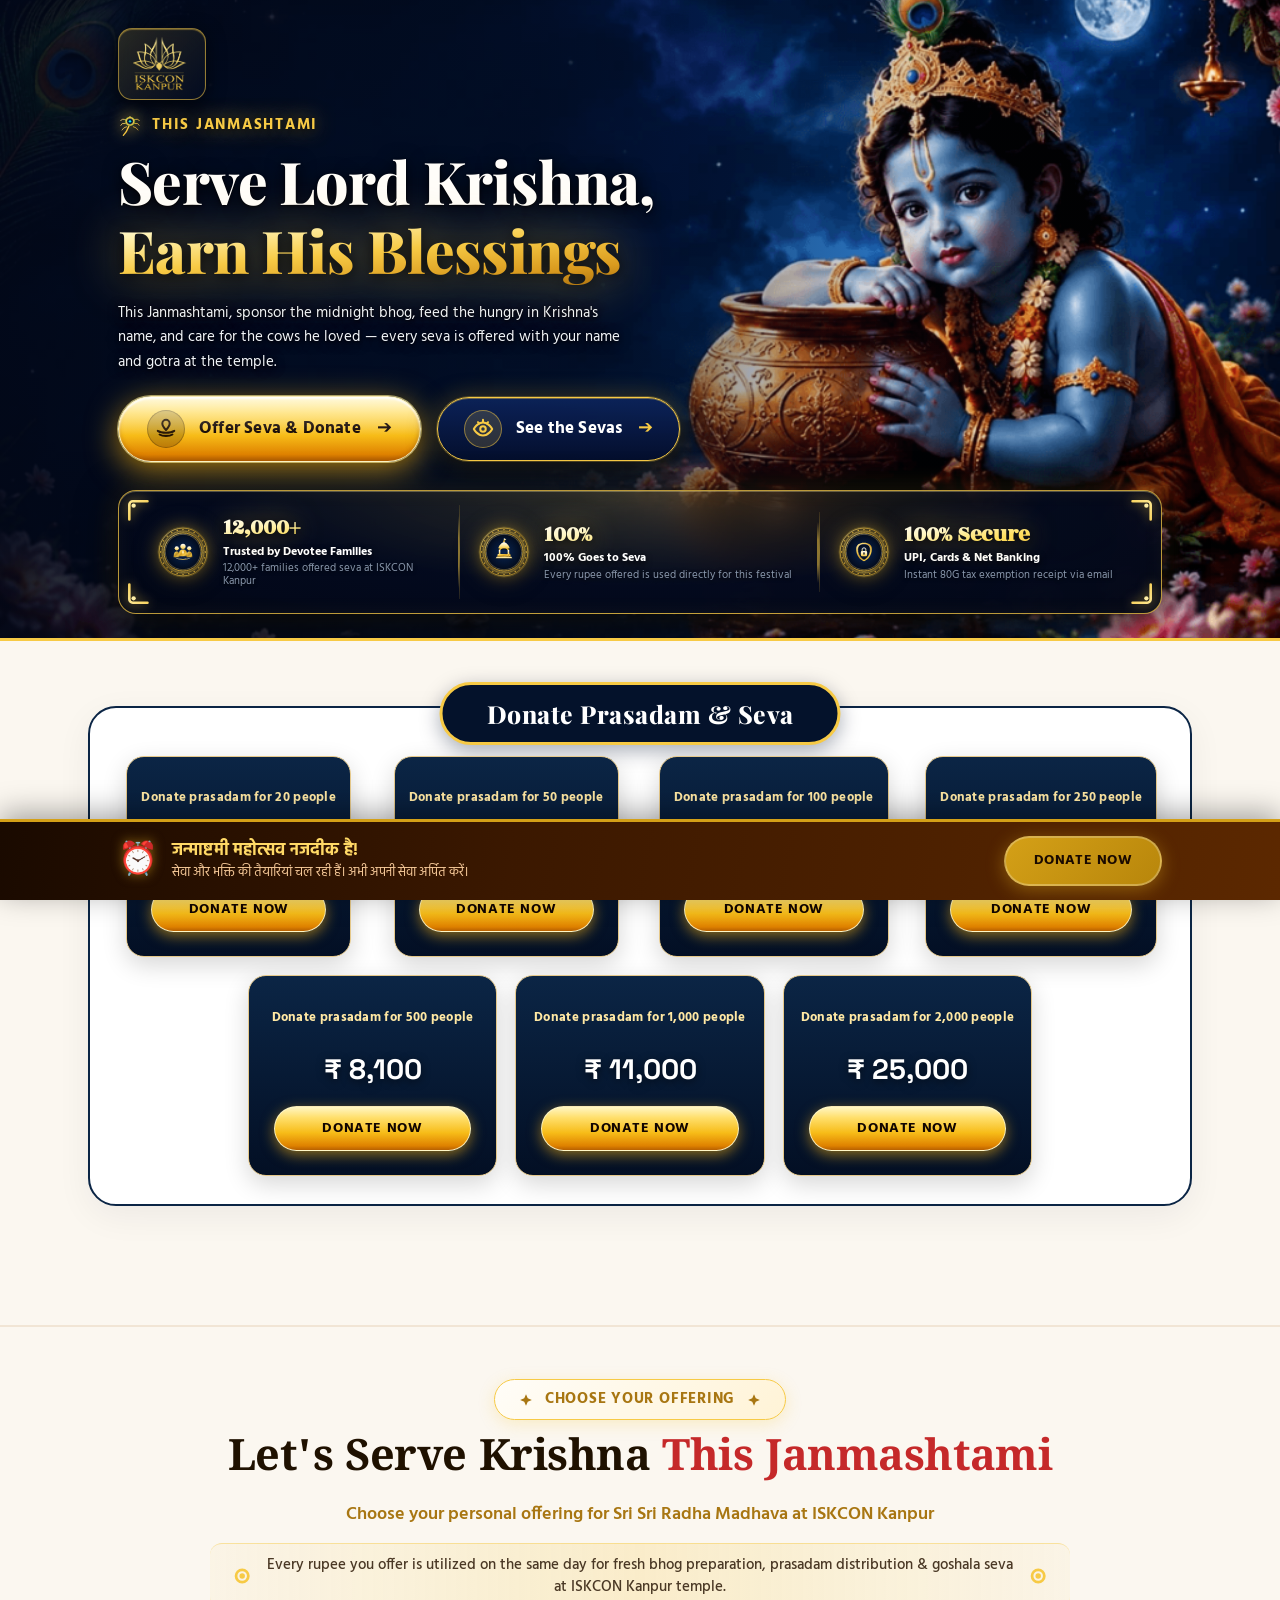
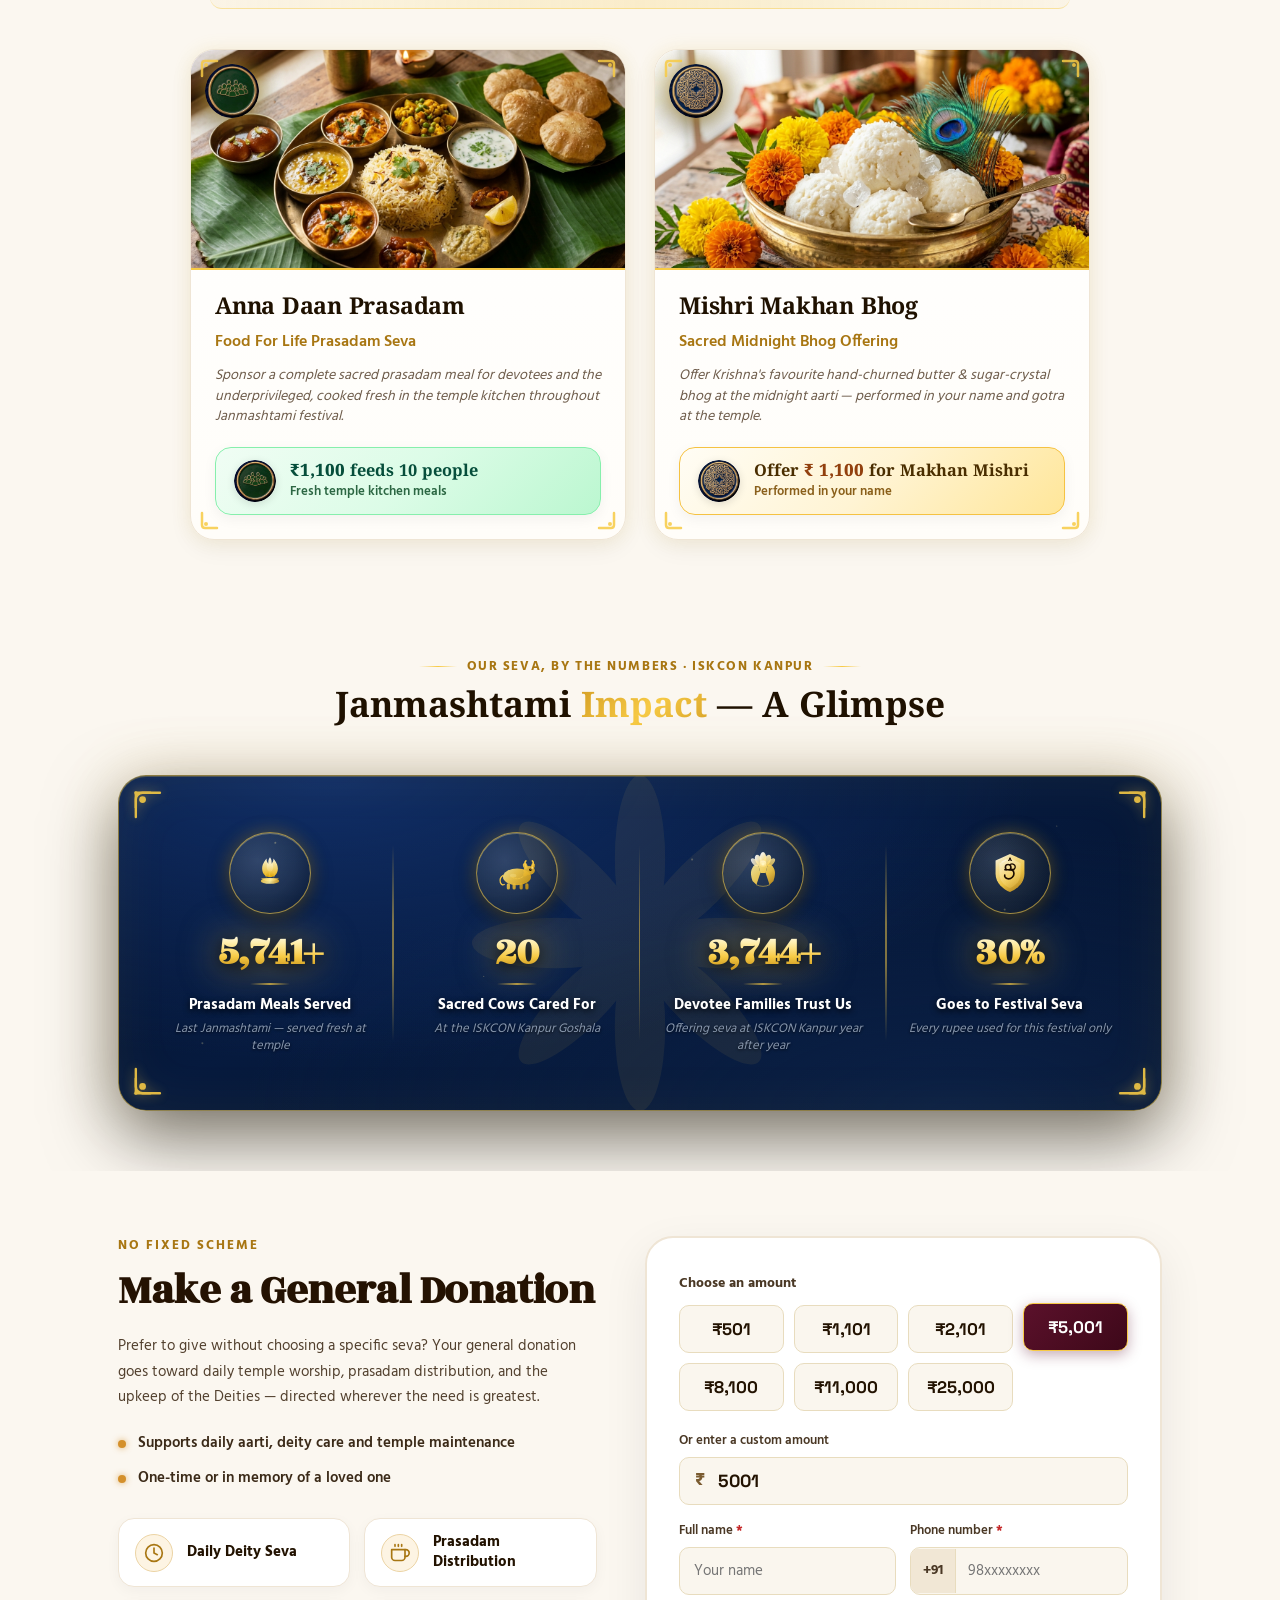
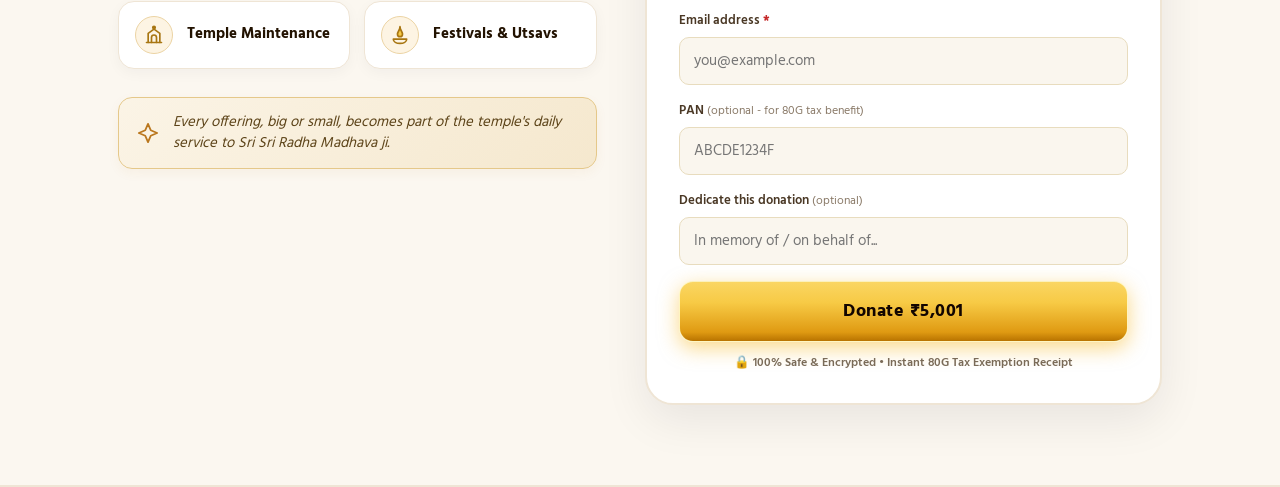
==== index.html @ 4f7f11a6 "Update" ====
<!DOCTYPE html>
<html lang="en">
<head>
<meta charset="UTF-8">
<meta name="viewport" content="width=device-width, initial-scale=1.0">
<meta name="iskcon-api-base" content="https://iskcon-k-tzoo.vercel.app/api">
<title>Sri Krishna Janmashtami Seva | ISKCON Kanpur</title>
<meta name="description" content="Offer Midnight Bhog, Anna Daan Prasadam, and Gau Seva this Janmashtami at ISKCON Kanpur. Every seva performed with your name & gotra.">
<meta name="theme-color" content="#04122B">
<link rel="icon" href="assets/image-01a94a.png?v=20260818" type="image/png">
<link rel="preconnect" href="https://fonts.googleapis.com/">
<link rel="preconnect" href="https://fonts.gstatic.com/" crossorigin>
<link href="https://fonts.googleapis.com/css2?family=Rozha+One&family=Hind:wght@400;500;600;700;800&family=Karla:wght@400;500;600;700&family=Noto+Serif+Devanagari:wght@400;500;600;700;800;900&family=Space+Grotesk:wght@500;600;700&family=Playfair+Display:ital,wght@0,700;0,900;1,700&family=Yatra+One&display=swap" rel="stylesheet">
<link rel="stylesheet" href="css/stylea94a.css?v=20260819_04">

<style>
/* ============================================================
   EXACT REPLICA MATCHING USER SCREENSHOT HERO SECTION
   ============================================================ */
:root {
  --jm-bg-main: #FBF7F0;
  --jm-navy-deep: #04122B;
  --jm-gold-primary: #F7CA45;
  --jm-gold-dark: #A87612;
  --jm-gold-border: #E5C88A;
  --jm-red-primary: #C5292A;
  --jm-text-dark: #221200;
}

* { box-sizing: border-box; margin: 0; padding: 0; }

body {
  background-color: var(--jm-bg-main);
  font-family: 'Hind', sans-serif;
  color: var(--jm-text-dark);
  line-height: 1.5;
  -webkit-font-smoothing: antialiased;
}

.heading-serif {
  font-family: 'Rozha One', 'Noto Serif Devanagari', serif;
}

/* ---------------- HERO SECTION WITH FULL BG IMAGE (EXACT REPLICA) ---------------- */
.hero-full-bg-section {
  background:
    linear-gradient(90deg, rgba(2, 8, 24, 0.88) 0%, rgba(2, 8, 24, 0.65) 42%, rgba(2, 8, 24, 0.15) 68%, transparent 100%),
    url('assets/janmashtami_hero_new.png?v=20260820_01') right center / cover no-repeat;
  color: #FFFFFF;
  position: relative;
  overflow: hidden;
  padding: 28px 0 24px 0;
  border-bottom: 3px solid #F7CA45;
  min-height: auto;
  display: flex;
  flex-direction: column;
}

/* Hero Content Area */
.hero-content-left {
  max-width: 580px;
  position: relative;
  z-index: 5;
  padding-top: 0px;
  padding-bottom: 8px;
  display: flex;
  flex-direction: column;
  align-items: flex-start;
  width: 100%;
}

.hero-brand-top-logo {
  display: inline-flex;
  align-items: center;
  margin-bottom: 14px;
  padding: 6px 14px;
  background: linear-gradient(135deg, rgba(247, 202, 69, 0.15) 0%, rgba(3, 12, 34, 0.82) 100%);
  border: 1.3px solid rgba(247, 202, 69, 0.55);
  border-radius: 14px;
  backdrop-filter: blur(12px);
  box-shadow: 0 4px 18px rgba(0, 0, 0, 0.65), inset 0 1px 1px rgba(247,202,69,0.4);
  transition: all 0.35s cubic-bezier(0.34, 1.56, 0.64, 1);
}

.hero-brand-top-logo:hover {
  transform: translateY(-2px) scale(1.03);
  border-color: rgba(247, 202, 69, 0.95);
  box-shadow: 0 0 25px rgba(247, 202, 69, 0.55), inset 0 1px 1px rgba(255,255,255,0.6);
}

.hero-iskcon-logo-img {
  height: clamp(48px, 4.5vw, 62px);
  width: auto;
  object-fit: contain;
  display: block;
}

.hero-eyebrow-text {
  font-size: clamp(0.95rem, 1.2vw, 1.15rem);
  color: #FFFFFF;
  font-weight: 700;
  margin-bottom: 8px;
  letter-spacing: 0.1em;
  display: inline-flex;
  align-items: center;
  gap: 10px;
  text-shadow: 0 2px 10px rgba(0,0,0,0.95), 0 0 20px rgba(247,202,69,0.7);
}

.hero-main-title {
  font-size: clamp(2.6rem, 4.6vw, 3.8rem);
  font-weight: 800;
  line-height: 1.18;
  margin-bottom: 16px;
  letter-spacing: -0.01em;
  font-family: 'Playfair Display', 'Rozha One', serif;
  display: flex;
  flex-direction: column;
}

/* Line 1: Elegant Cream/White */
.hero-main-title .hero-title-white {
  display: block;
  font-family: 'Playfair Display', serif;
  font-weight: 800;
  color: #FFFDF9;
  text-shadow: 0 3px 18px rgba(0, 0, 0, 0.9), 0 1px 3px rgba(0, 0, 0, 0.8);
}

/* Line 2: Warm Royal Gold */
.hero-main-title .hero-title-gold {
  display: block;
  font-family: 'Playfair Display', serif;
  font-weight: 800;
  background: linear-gradient(
    175deg,
    #FFFFFF 0%,
    #FFF2B2 20%,
    #F7CA45 50%,
    #D99A1E 80%,
    #A86E0E 100%
  );
  -webkit-background-clip: text;
  -webkit-text-fill-color: transparent;
  background-clip: text;
  filter:
    drop-shadow(0 2px 8px rgba(0, 0, 0, 0.9))
    drop-shadow(0 0 25px rgba(247, 202, 69, 0.45));
}

.hero-main-desc {
  font-size: clamp(0.96rem, 1.1vw, 1.1rem);
  line-height: 1.6;
  color: #F1F5F9;
  margin-bottom: 22px;
  font-weight: 400;
  font-family: 'Hind', sans-serif;
  text-shadow: 0 2px 12px rgba(0,0,0,0.95), 0 1px 3px rgba(0,0,0,0.9);
  max-width: 520px;
}

/* Hero Buttons */
.hero-buttons-row {
  display: flex;
  flex-wrap: wrap;
  align-items: center;
  gap: 16px;
  margin-bottom: 0;
}

.btn-pill-gold {
  background: linear-gradient(180deg, #FFF6C4 0%, #FFDF6B 25%, #F7BC18 60%, #DF8200 90%, #B86000 100%);
  color: #120500;
  border-radius: 50px;
  padding: 13px 28px;
  display: inline-flex;
  align-items: center;
  gap: 14px;
  text-decoration: none;
  border: 1px solid rgba(255, 248, 200, 0.9);
  box-shadow:
    0 0 0 1px rgba(255,240,150,0.6),
    0 8px 32px rgba(247, 180, 20, 0.7),
    0 3px 8px rgba(0,0,0,0.6),
    inset 0 2px 2px rgba(255,255,255,0.9),
    inset 0 -2px 4px rgba(160, 85, 0, 0.4);
  cursor: pointer;
  transition: all 0.35s cubic-bezier(0.34, 1.56, 0.64, 1);
  position: relative;
  overflow: hidden;
  font-family: 'Hind', sans-serif;
}

.btn-pill-gold::before {
  content: '';
  position: absolute;
  inset: 0;
  background: linear-gradient(180deg, rgba(255,255,255,0.4) 0%, transparent 60%);
  border-radius: 50px;
  pointer-events: none;
}

.btn-pill-gold::after {
  content: '';
  position: absolute;
  top: -50%; left: -70%;
  width: 35%; height: 200%;
  background: linear-gradient(90deg, transparent, rgba(255,255,255,0.7), transparent);
  transform: skewX(-20deg);
  transition: left 0.6s ease;
  animation: shineGleam 4.5s ease-in-out infinite;
}

@keyframes shineGleam {
  0%, 80% { left: -70%; }
  100%    { left: 150%; }
}

.btn-pill-gold:hover {
  transform: translateY(-3px) scale(1.03);
  box-shadow:
    0 0 0 2px rgba(255,240,150,0.9),
    0 14px 45px rgba(247, 190, 30, 0.85),
    0 6px 16px rgba(0,0,0,0.7),
    inset 0 2px 2px rgba(255,255,255,0.95);
  color: #0B0300;
}

.btn-circle-icon {
  width: 38px;
  height: 38px;
  border-radius: 50%;
  background: rgba(20, 8, 0, 0.2);
  border: 1.5px solid rgba(20, 8, 0, 0.25);
  display: flex;
  align-items: center;
  justify-content: center;
  flex-shrink: 0;
}

.btn-circle-icon.dark-icon-bg {
  background: rgba(247, 202, 69, 0.16);
  border: 1.5px solid rgba(247, 202, 69, 0.5);
}

.btn-text-col {
  display: flex;
  flex-direction: column;
  text-align: left;
}

.btn-label-text {
  font-size: 1.05rem;
  font-weight: 800;
  letter-spacing: 0.2px;
  line-height: 1.2;
  white-space: nowrap;
}

.btn-main-hi {
  font-size: 1.02rem;
  font-weight: 800;
  line-height: 1.2;
}

.btn-sub-en {
  font-size: 0.76rem;
  font-weight: 600;
  opacity: 0.88;
}

.btn-arrow-icon {
  font-size: 1.15rem;
  margin-left: 2px;
  transition: transform 0.3s ease;
}

.btn-pill-gold:hover .btn-arrow-icon,
.btn-pill-dark:hover .btn-arrow-icon {
  transform: translateX(4px);
}

.btn-pill-dark {
  background: linear-gradient(180deg, rgba(12, 36, 92, 0.92) 0%, rgba(4, 15, 45, 0.98) 100%);
  color: #FFFFFF;
  border-radius: 50px;
  padding: 12px 26px;
  display: inline-flex;
  align-items: center;
  gap: 14px;
  text-decoration: none;
  border: 1.8px solid #F7CA45;
  backdrop-filter: blur(16px);
  -webkit-backdrop-filter: blur(16px);
  cursor: pointer;
  transition: all 0.35s cubic-bezier(0.34, 1.56, 0.64, 1);
  box-shadow:
    0 0 0 1px rgba(247,202,69,0.25),
    0 8px 28px rgba(0,0,0,0.7),
    0 0 24px rgba(247,202,69,0.3),
    inset 0 1px 0 rgba(247,202,69,0.4);
  font-family: 'Hind', sans-serif;
}

.btn-pill-dark:hover {
  background: rgba(247, 202, 69, 0.2);
  border-color: #FFE375;
  transform: translateY(-3px) scale(1.02);
  box-shadow:
    0 14px 40px rgba(0,0,0,0.75),
    0 0 35px rgba(247,202,69,0.5),
    inset 0 1px 0 rgba(247,202,69,0.5);
  color: #FFE375;
}

/* ============================================================
   ULTRA-ROYAL FLOATING TRUST CARD BANNER (EXACT TO SCREENSHOT)
   ============================================================ */
.hero-floating-trust-card {
  background:
    radial-gradient(ellipse at 50% 0%, rgba(247, 202, 69, 0.18) 0%, rgba(3, 10, 30, 0.95) 55%, rgba(2, 7, 22, 0.98) 100%);
  border: 1.5px solid rgba(247, 202, 69, 0.75);
  border-radius: 18px;
  padding: 14px 28px;
  box-shadow:
    0 10px 40px rgba(0, 0, 0, 0.8),
    0 0 30px rgba(247, 202, 69, 0.15),
    inset 0 1px 0 rgba(255, 239, 166, 0.3),
    inset 0 0 20px rgba(247, 202, 69, 0.06);
  position: relative;
  z-index: 5;
  overflow: hidden;
  backdrop-filter: blur(16px);
  -webkit-backdrop-filter: blur(16px);
  transition: box-shadow 0.4s ease;
  margin-top: 20px;
}

.hero-floating-trust-card::before {
  content: '';
  position: absolute;
  top: 0; left: -80%;
  width: 50%; height: 100%;
  background: linear-gradient(
    90deg,
    transparent 0%,
    rgba(255, 239, 166, 0.05) 40%,
    rgba(247, 202, 69, 0.12) 50%,
    rgba(255, 239, 166, 0.05) 60%,
    transparent 100%
  );
  transform: skewX(-18deg);
  animation: trustLightSweep 9s ease-in-out infinite;
  pointer-events: none;
}

@keyframes trustLightSweep {
  0%   { left: -80%; }
  45%  { left: 160%; }
  100% { left: 160%; }
}

/* L-Shaped Gold Corner Brackets */
.gold-l-corner {
  position: absolute;
  width: 38px;
  height: 38px;
  pointer-events: none;
  z-index: 6;
  filter: drop-shadow(0 0 6px rgba(247,202,69,0.7));
}

.corner-tl-bracket { top: 6px; left: 6px; }
.corner-tr-bracket { top: 6px; right: 6px; transform: scaleX(-1); }
.corner-bl-bracket { bottom: 6px; left: 6px; transform: scaleY(-1); }
.corner-br-bracket { bottom: 6px; right: 6px; transform: scale(-1); }

.trust-three-cols-grid {
  display: grid;
  grid-template-columns: 1fr 1.15fr 1fr;
  align-items: center;
  gap: 0;
}

.trust-col-item {
  display: flex;
  align-items: center;
  gap: 14px;
  padding: 10px 18px;
  position: relative;
  transition: all 0.35s cubic-bezier(0.4, 0, 0.2, 1);
  min-width: 0;
}

.trust-col-item::after {
  content: '';
  position: absolute;
  right: 0;
  top: 12%;
  height: 76%;
  width: 1.5px;
  background: linear-gradient(to bottom,
    transparent 0%,
    rgba(247, 202, 69, 0.55) 30%,
    rgba(247, 202, 69, 0.55) 70%,
    transparent 100%);
}

.trust-col-item:last-child::after { display: none; }

.trust-col-item:hover {
  background: rgba(247, 202, 69, 0.05);
  border-radius: 10px;
}

.trust-col-item:first-child { padding-left: 10px; }
.trust-col-item:last-child  { padding-right: 10px; }

.trust-badge-wrap {
  position: relative;
  width: 52px;
  height: 52px;
  display: flex;
  align-items: center;
  justify-content: center;
  flex-shrink: 0;
}

.trust-ornate-badge-img {
  width: 52px;
  height: 52px;
  border-radius: 50%;
  object-fit: contain;
  position: relative;
  z-index: 1;
  filter:
    drop-shadow(0 0 10px rgba(247, 202, 69, 0.75))
    drop-shadow(0 3px 8px rgba(0, 0, 0, 0.8));
  flex-shrink: 0;
  transition: transform 0.4s cubic-bezier(0.34, 1.56, 0.64, 1);
}

.trust-col-item:hover .trust-ornate-badge-img {
  transform: scale(1.1);
  filter: drop-shadow(0 0 20px rgba(247, 202, 69, 0.95)) drop-shadow(0 4px 12px rgba(0, 0, 0, 0.9));
}

.trust-text-block {
  min-width: 0;
  flex: 1;
}

.trust-col-num {
  font-size: clamp(1.35rem, 1.8vw, 1.85rem);
  font-weight: 800;
  line-height: 1.1;
  font-family: 'Rozha One', 'Noto Serif Devanagari', serif;
  margin-bottom: 3px;
  background: linear-gradient(170deg,
    #FFFFFF 0%,
    #FFF5C0 25%,
    #FFE060 50%,
    #F7CA45 75%,
    #C48800 100%
  );
  -webkit-background-clip: text;
  -webkit-text-fill-color: transparent;
  filter: drop-shadow(0 2px 6px rgba(0, 0, 0, 0.95)) drop-shadow(0 0 14px rgba(247,202,69,0.35));
  letter-spacing: -0.01em;
  white-space: nowrap;
}

.trust-col-title-bold {
  font-size: clamp(0.78rem, 0.95vw, 0.92rem);
  font-weight: 700;
  color: #FFFFFF;
  line-height: 1.3;
  margin-bottom: 2px;
  text-shadow: 0 2px 6px rgba(0, 0, 0, 0.95);
  font-family: 'Hind', 'Noto Serif Devanagari', sans-serif;
}

.trust-col-subtext {
  font-size: clamp(0.68rem, 0.78vw, 0.76rem);
  color: #94A3B8;
  line-height: 1.25;
  text-shadow: 0 1px 4px rgba(0, 0, 0, 0.9);
  opacity: 0.92;
}

/* ---------------- SECTION ORNAMENT HEADER ---------------- */
.ornament-header-wrap {
  text-align: center;
  padding: 42px 0 12px 0;
}

.ornament-pill-badge {
  display: inline-flex;
  align-items: center;
  gap: 12px;
  font-size: 0.95rem;
  color: #A87612;
  font-weight: 700;
  background: linear-gradient(135deg, #FFFDF8 0%, #FFF3D6 100%);
  border: 1.5px solid #F7CA45;
  padding: 8px 24px;
  border-radius: 30px;
  box-shadow: 0 4px 16px rgba(247, 202, 69, 0.25);
  letter-spacing: 0.05em;
  text-transform: uppercase;
}

/* ---------------- OFFERING CARDS SECTION ---------------- */
.offerings-section-wrap {
  padding: 10px 0 60px 0;
}

.section-head-title-block {
  text-align: center;
  max-width: 860px;
  margin: 0 auto 40px auto;
}

.section-main-h2 {
  font-size: clamp(2rem, 3.4vw, 2.7rem);
  color: #1F1100;
  font-weight: 700;
  margin-bottom: 4px;
  font-family: 'Noto Serif Devanagari', serif;
}

.section-main-h2 .highlight-red {
  color: #C5292A;
}

.section-sub-h2 {
  font-size: 1.15rem;
  color: #A87612;
  font-weight: 600;
  margin-bottom: 14px;
}

.section-desc-ribbon {
  display: inline-flex;
  align-items: center;
  justify-content: center;
  gap: 12px;
  font-size: clamp(0.92rem, 1.1vw, 1.05rem);
  color: #4A3825;
  background: linear-gradient(90deg, rgba(247, 202, 69, 0.06) 0%, rgba(247, 202, 69, 0.22) 50%, rgba(247, 202, 69, 0.06) 100%);
  border-top: 1px solid rgba(247, 202, 69, 0.45);
  border-bottom: 1px solid rgba(247, 202, 69, 0.45);
  padding: 10px 24px;
  border-radius: 12px;
  font-weight: 500;
}

.cards-three-column-grid {
  display: grid;
  grid-template-columns: repeat(2, 1fr);
  gap: 28px;
  max-width: 900px;
  margin: 0 auto;
}

.offering-card-item {
  background: linear-gradient(180deg, #FFFFFF 0%, #FFFDF9 100%);
  border-radius: 24px;
  overflow: hidden;
  border: 1.5px solid #EFE5D5;
  box-shadow: 0 8px 24px rgba(0, 0, 0, 0.06), 0 0 18px rgba(247, 202, 69, 0.12);
  display: flex;
  flex-direction: column;
  position: relative;
  transition: all 0.38s cubic-bezier(0.34, 1.56, 0.64, 1);
}

.offering-card-item:hover {
  transform: translateY(-8px);
  box-shadow: 0 20px 45px rgba(0, 0, 0, 0.12), 0 0 30px rgba(247, 202, 69, 0.4);
  border-color: #F7CA45;
}

/* Filigree Gold Corners on Each Card */
.filigree-card-corner {
  position: absolute;
  width: 32px;
  height: 32px;
  pointer-events: none;
  z-index: 6;
  opacity: 0.85;
  transition: opacity 0.3s ease;
}

.offering-card-item:hover .filigree-card-corner {
  opacity: 1;
}

.card-corner-tl { top: 8px; left: 8px; }
.card-corner-tr { top: 8px; right: 8px; transform: scaleX(-1); }
.card-corner-bl { bottom: 8px; left: 8px; transform: scaleY(-1); }
.card-corner-br { bottom: 8px; right: 8px; transform: scale(-1); }

.card-img-header-box {
  position: relative;
  height: 220px;
  overflow: hidden;
  border-bottom: 2px solid #F7CA45;
}

.card-img-header-box img {
  width: 100%;
  height: 100%;
  object-fit: cover;
  transition: transform 0.5s ease;
}

.offering-card-item:hover .card-img-header-box img {
  transform: scale(1.08);
}

.card-top-icon-circle {
  position: absolute;
  top: 14px;
  left: 14px;
  width: 54px;
  height: 54px;
  border-radius: 50%;
  display: flex;
  align-items: center;
  justify-content: center;
  z-index: 4;
  transition: transform 0.35s cubic-bezier(0.34, 1.56, 0.64, 1);
  filter: drop-shadow(0 0 12px rgba(247, 202, 69, 0.7)) drop-shadow(0 6px 14px rgba(0,0,0,0.6));
}

.card-coin-badge-img {
  width: 54px;
  height: 54px;
  border-radius: 50%;
  object-fit: contain;
}

.offering-card-item:hover .card-top-icon-circle {
  transform: scale(1.18) rotate(4deg);
  filter: drop-shadow(0 0 22px rgba(247, 202, 69, 0.95)) drop-shadow(0 8px 18px rgba(0,0,0,0.8));
}

.card-body-text-box {
  padding: 24px;
  flex: 1;
  display: flex;
  flex-direction: column;
}

.card-title-hi {
  font-size: 1.45rem;
  font-weight: 700;
  color: #1F1100;
  margin-bottom: 2px;
  font-family: 'Noto Serif Devanagari', serif;
}

.card-title-en {
  font-size: 0.98rem;
  font-weight: 600;
  color: #A87612;
  margin-bottom: 12px;
}

.card-p-hi {
  font-size: 0.98rem;
  color: #3D2D1E;
  line-height: 1.55;
  margin-bottom: 8px;
}

.card-p-en {
  font-size: 0.88rem;
  color: #6E5C4B;
  line-height: 1.45;
  margin-bottom: 20px;
  font-style: italic;
}

.card-bottom-pill-box {
  margin-top: auto;
  padding: 12px 18px;
  border-radius: 16px;
  display: flex;
  align-items: center;
  gap: 14px;
  transition: all 0.3s cubic-bezier(0.34, 1.56, 0.64, 1);
  box-shadow: 0 4px 14px rgba(0, 0, 0, 0.05);
  overflow: hidden;
  text-decoration: none;
  cursor: pointer;
}

.offering-card-item:hover .card-bottom-pill-box,
.card-bottom-pill-box:hover {
  transform: translateY(-4px) scale(1.02);
  box-shadow: 0 10px 25px rgba(0, 0, 0, 0.14);
}

.pill-icon-circle {
  width: 42px;
  height: 42px;
  border-radius: 50%;
  display: flex;
  align-items: center;
  justify-content: center;
  flex-shrink: 0;
  box-shadow: 0 2px 8px rgba(0, 0, 0, 0.12);
  transition: transform 0.3s cubic-bezier(0.34, 1.56, 0.64, 1);
}

.pill-coin-img {
  width: 42px;
  height: 42px;
  border-radius: 50%;
  object-fit: contain;
}

.offering-card-item:hover .pill-icon-circle {
  transform: scale(1.12) rotate(4deg);
}

.pill-text-block {
  display: flex;
  flex-direction: column;
}

.pill-main-hi {
  font-size: 1.02rem;
  font-weight: 700;
  line-height: 1.25;
  font-family: 'Noto Serif Devanagari', 'Hind', sans-serif;
}

.pill-sub-en {
  font-size: 0.8rem;
  font-weight: 600;
  line-height: 1.2;
  opacity: 0.88;
}

.price-highlight-text {
  font-weight: 800;
  color: #064E3B;
  font-size: 1.06rem;
}

.pill-gold-theme {
  background: linear-gradient(135deg, #FFFDF5 0%, #FFF4D4 50%, #FFE699 100%);
  border: 1.5px solid #F5C242;
}

.pill-gold-theme .pill-main-hi { color: #4A2E00; }
.pill-gold-theme .pill-sub-en { color: #7A4B00; }

.pill-green-theme {
  background: linear-gradient(135deg, #F0FDF4 0%, #DCFCE7 50%, #BBF7D0 100%);
  border: 1.5px solid #86EFAC;
}

.pill-green-theme .pill-main-hi { color: #064E3B; }
.pill-green-theme .pill-sub-en { color: #14532D; }

.pill-brown-theme {
  background: linear-gradient(135deg, #FFF7ED 0%, #FFEDD5 50%, #FED7AA 100%);
  border: 1.5px solid #FDBA74;
}

.pill-brown-theme .pill-main-hi { color: #7C2D12; }
.pill-brown-theme .pill-sub-en { color: #9A3412; }

/* ============================================================
   PREMIUM IMPACT STATS SECTION — DIVINE TEMPLE AESTHETIC
   ============================================================ */
.impact-section-wrapper {
  padding: 50px 0 60px 0;
  position: relative;
}

.impact-section-header {
  text-align: center;
  margin-bottom: 36px;
}

.impact-section-eyebrow {
  display: inline-flex;
  align-items: center;
  gap: 10px;
  font-size: 0.82rem;
  font-weight: 700;
  letter-spacing: 0.12em;
  text-transform: uppercase;
  color: #A87612;
  margin-bottom: 10px;
}

.impact-section-eyebrow::before,
.impact-section-eyebrow::after {
  content: '';
  display: block;
  width: 38px;
  height: 1.5px;
  background: linear-gradient(90deg, transparent, #F7CA45, transparent);
}

.impact-section-title {
  font-size: clamp(1.7rem, 2.8vw, 2.2rem);
  font-family: 'Noto Serif Devanagari', 'Rozha One', serif;
  color: #1F1100;
  font-weight: 700;
  margin-bottom: 6px;
}

.impact-section-title .gold-word {
  background: linear-gradient(135deg, #D49E24 0%, #F7CA45 50%, #D49E24 100%);
  -webkit-background-clip: text;
  -webkit-text-fill-color: transparent;
}

/* ---- Main Banner Card ---- */
.exact-impact-card-box {
  position: relative;
  background:
    radial-gradient(ellipse at 20% 0%, rgba(18, 50, 110, 0.9) 0%, transparent 60%),
    radial-gradient(ellipse at 80% 100%, rgba(12, 35, 75, 0.8) 0%, transparent 60%),
    linear-gradient(160deg, #03102A 0%, #061A3E 45%, #04122B 100%);
  border: 1.5px solid rgba(247, 202, 69, 0.55);
  border-radius: 28px;
  padding: 44px 28px;
  box-shadow:
    0 25px 70px rgba(0, 0, 0, 0.55),
    0 0 60px rgba(247, 202, 69, 0.18),
    inset 0 1px 0 rgba(247, 202, 69, 0.25),
    inset 0 0 60px rgba(247, 202, 69, 0.06);
  overflow: hidden;
}

/* Starfield top overlay */
.exact-impact-card-box::after {
  content: '';
  position: absolute;
  inset: 0;
  background-image:
    radial-gradient(1.5px 1.5px at 15% 20%, rgba(255,239,166,0.6) 0%, transparent 100%),
    radial-gradient(1px 1px at 35% 60%, rgba(255,239,166,0.4) 0%, transparent 100%),
    radial-gradient(1.5px 1.5px at 55% 25%, rgba(255,239,166,0.5) 0%, transparent 100%),
    radial-gradient(1px 1px at 70% 75%, rgba(255,239,166,0.35) 0%, transparent 100%),
    radial-gradient(1.5px 1.5px at 85% 40%, rgba(255,239,166,0.55) 0%, transparent 100%),
    radial-gradient(1px 1px at 90% 15%, rgba(255,239,166,0.4) 0%, transparent 100%),
    radial-gradient(1.5px 1.5px at 8% 80%, rgba(255,239,166,0.45) 0%, transparent 100%);
  pointer-events: none;
  z-index: 0;
  opacity: 0.7;
}

/* Horizontal gold shimmer sweep */
.exact-impact-card-box::before {
  content: '';
  position: absolute;
  top: 0;
  left: -150%;
  width: 60%;
  height: 100%;
  background: linear-gradient(
    90deg,
    transparent 0%,
    rgba(247, 202, 69, 0.04) 25%,
    rgba(247, 202, 69, 0.14) 50%,
    rgba(247, 202, 69, 0.04) 75%,
    transparent 100%
  );
  transform: skewX(-20deg);
  animation: impactLightSweep 8s infinite ease-in-out;
  pointer-events: none;
  z-index: 1;
}

@keyframes impactLightSweep {
  0%   { left: -150%; }
  40%  { left: 180%; }
  100% { left: 180%; }
}

/* Ornate SVG corner brackets */
.filigree-corner {
  position: absolute;
  width: 54px;
  height: 54px;
  pointer-events: none;
  z-index: 3;
  opacity: 0.9;
  filter: drop-shadow(0 0 6px rgba(247,202,69,0.5));
}

.corner-tl { top: 12px; left: 12px; }
.corner-tr { top: 12px; right: 12px; transform: scaleX(-1); }
.corner-bl { bottom: 12px; left: 12px; transform: scaleY(-1); }
.corner-br { bottom: 12px; right: 12px; transform: scale(-1); }

/* Center divider lotus */
.impact-center-lotus {
  position: absolute;
  top: 50%;
  left: 50%;
  transform: translate(-50%, -50%);
  opacity: 0.07;
  pointer-events: none;
  z-index: 0;
  animation: slowSpin 60s linear infinite;
}

@keyframes slowSpin {
  from { transform: translate(-50%, -50%) rotate(0deg); }
  to   { transform: translate(-50%, -50%) rotate(360deg); }
}

/* Grid layout */
.exact-impact-four-grid {
  display: grid;
  grid-template-columns: repeat(4, 1fr);
  align-items: stretch;
  position: relative;
  z-index: 2;
  gap: 0;
}

/* Each stat column */
.exact-stat-col {
  padding: 12px 22px;
  text-align: center;
  position: relative;
  transition: transform 0.4s cubic-bezier(0.34, 1.56, 0.64, 1);
}

.exact-stat-col::after {
  content: '';
  position: absolute;
  right: 0;
  top: 10%;
  height: 80%;
  width: 1.5px;
  background: linear-gradient(
    to bottom,
    transparent 0%,
    rgba(247, 202, 69, 0.5) 40%,
    rgba(247, 202, 69, 0.5) 60%,
    transparent 100%
  );
}

.exact-stat-col:last-child::after { display: none; }

.exact-stat-col:hover { transform: translateY(-6px); }

/* Premium Icon Container */
.exact-stat-icon-wrap {
  width: 82px;
  height: 82px;
  margin: 0 auto 18px auto;
  position: relative;
  display: flex;
  align-items: center;
  justify-content: center;
}

/* Outer glow ring */
.exact-stat-icon-wrap::before {
  content: '';
  position: absolute;
  inset: -5px;
  border-radius: 50%;
  background: conic-gradient(
    from 0deg,
    rgba(247, 202, 69, 0.8),
    rgba(247, 202, 69, 0.2) 25%,
    rgba(247, 202, 69, 0.8) 50%,
    rgba(247, 202, 69, 0.2) 75%,
    rgba(247, 202, 69, 0.8) 100%
  );
  animation: iconRingRotate 6s linear infinite;
  opacity: 0;
  transition: opacity 0.4s ease;
  z-index: 0;
}

.exact-stat-col:hover .exact-stat-icon-wrap::before { opacity: 1; }

@keyframes iconRingRotate {
  from { transform: rotate(0deg); }
  to   { transform: rotate(360deg); }
}

/* Icon inner circle */
.stat-icon-inner-circle {
  width: 82px;
  height: 82px;
  border-radius: 50%;
  display: flex;
  align-items: center;
  justify-content: center;
  position: relative;
  z-index: 1;
  transition: transform 0.4s cubic-bezier(0.34, 1.56, 0.64, 1), box-shadow 0.4s ease;
  background: radial-gradient(circle at 35% 35%, rgba(255,250,220,0.15) 0%, rgba(247,202,69,0.08) 50%, rgba(0,10,30,0.6) 100%);
  border: 1.5px solid rgba(247, 202, 69, 0.6);
  box-shadow:
    0 0 18px rgba(247, 202, 69, 0.3),
    0 6px 20px rgba(0, 0, 0, 0.6),
    inset 0 1px 0 rgba(255, 239, 166, 0.3);
  animation: iconGlowPulse 3s ease-in-out infinite;
}

@keyframes iconGlowPulse {
  0%, 100% {
    box-shadow: 0 0 18px rgba(247, 202, 69, 0.3), 0 6px 20px rgba(0,0,0,0.6), inset 0 1px 0 rgba(255,239,166,0.3);
  }
  50% {
    box-shadow: 0 0 30px rgba(247, 202, 69, 0.65), 0 8px 25px rgba(0,0,0,0.7), inset 0 1px 0 rgba(255,239,166,0.5);
  }
}

.exact-stat-col:hover .stat-icon-inner-circle {
  transform: scale(1.1) rotate(6deg);
  box-shadow:
    0 0 40px rgba(247, 202, 69, 0.85),
    0 10px 30px rgba(0,0,0,0.7),
    inset 0 1px 0 rgba(255,239,166,0.6);
  border-color: #F7CA45;
}

/* Number style */
.exact-stat-big-num {
  font-size: clamp(2.4rem, 3.2vw, 3.2rem);
  font-weight: 800;
  line-height: 1.0;
  margin-bottom: 10px;
  font-family: 'Rozha One', 'Noto Serif Devanagari', serif;
  background: linear-gradient(180deg, #FFFFFF 0%, #FFF0B3 25%, #F7CA45 60%, #B8820E 100%);
  -webkit-background-clip: text;
  -webkit-text-fill-color: transparent;
  filter: drop-shadow(0 3px 8px rgba(0, 0, 0, 0.95)) drop-shadow(0 0 18px rgba(247, 202, 69, 0.5));
  transition: filter 0.4s ease;
  letter-spacing: -0.02em;
}

.exact-stat-col:hover .exact-stat-big-num {
  filter: drop-shadow(0 4px 10px rgba(0,0,0,1)) drop-shadow(0 0 28px rgba(247, 202, 69, 1));
}

/* Divider between number and labels */
.stat-divider-line {
  width: 40px;
  height: 1.5px;
  margin: 0 auto 10px auto;
  background: linear-gradient(90deg, transparent, rgba(247,202,69,0.7), transparent);
  border-radius: 2px;
}

.exact-stat-hi-lbl {
  font-size: 0.96rem;
  color: #FFFFFF;
  font-weight: 700;
  margin-bottom: 5px;
  line-height: 1.4;
  text-shadow: 0 2px 6px rgba(0, 0, 0, 0.9);
  font-family: 'Hind', 'Noto Serif Devanagari', sans-serif;
}

.exact-stat-en-lbl {
  font-size: 0.79rem;
  color: #94A3B8;
  line-height: 1.3;
  text-shadow: 0 1px 3px rgba(0, 0, 0, 0.8);
  opacity: 0.9;
  font-style: italic;
}

/* ---------------- INTERACTIVE DONATION FORM SECTION ---------------- */
.donation-form-section-wrap {
  padding: 45px 0 80px 0;
}

/* ============================================================
   TIERED DONATION & SEVA SECTION (MATCHING ISKCON KANPUR THEME)
   ============================================================ */
.seva-tier-section-wrap {
  background: #FBF7F0;
  padding: 65px 0 75px 0;
  position: relative;
  border-bottom: 2px solid #F1E5D5;
}

/* Top Enclosed Box */
.seva-top-enclosed-box {
  border: 2.5px solid #0B2545;
  border-radius: 28px;
  position: relative;
  padding: 48px 24px 28px 24px;
  margin-bottom: 44px;
  background: #FFFFFF;
  box-shadow: 0 10px 35px rgba(4, 18, 43, 0.06);
}

.seva-top-pill-badge {
  position: absolute;
  top: -26px;
  left: 50%;
  transform: translateX(-50%);
  background: #04122B;
  color: #FFFFFF;
  border: 3.5px solid #F7CA45;
  border-radius: 40px;
  padding: 10px 44px;
  font-weight: 800;
  font-size: clamp(1.2rem, 2.2vw, 1.55rem);
  font-family: 'Playfair Display', 'Rozha One', serif;
  box-shadow: 0 6px 20px rgba(4, 18, 43, 0.35);
  white-space: nowrap;
  letter-spacing: 0.5px;
}

.seva-top-cards-grid {
  display: grid;
  grid-template-columns: repeat(4, 1fr);
  gap: 18px;
  justify-items: center;
}

/* Last 3 cards center on second row */
.seva-top-cards-grid .seva-tier-card:nth-child(5),
.seva-top-cards-grid .seva-tier-card:nth-child(6),
.seva-top-cards-grid .seva-tier-card:nth-child(7) {
  width: 100%;
}

/* Center the last row of 3 */
@supports (grid-template-rows: auto) {
  .seva-top-cards-grid {
    grid-template-columns: repeat(8, 1fr);
  }
  .seva-top-cards-grid .seva-tier-card:nth-child(1) { grid-column: span 2; }
  .seva-top-cards-grid .seva-tier-card:nth-child(2) { grid-column: span 2; }
  .seva-top-cards-grid .seva-tier-card:nth-child(3) { grid-column: span 2; }
  .seva-top-cards-grid .seva-tier-card:nth-child(4) { grid-column: span 2; }
  .seva-top-cards-grid .seva-tier-card:nth-child(5) { grid-column: 2 / span 2; }
  .seva-top-cards-grid .seva-tier-card:nth-child(6) { grid-column: span 2; }
  .seva-top-cards-grid .seva-tier-card:nth-child(7) { grid-column: span 2; }
}

.seva-tier-card {
  background: linear-gradient(180deg, #0B2545 0%, #030F24 100%);
  border: 1.5px solid #E5C88A;
  border-radius: 18px;
  position: relative;
  padding: 22px 14px 24px 14px;
  text-align: center;
  box-shadow: 0 8px 25px rgba(0, 0, 0, 0.16);
  display: flex;
  flex-direction: column;
  align-items: center;
  justify-content: space-between;
  transition: transform 0.3s cubic-bezier(0.34, 1.56, 0.64, 1), box-shadow 0.3s ease;
}

.seva-tier-card:hover {
  transform: translateY(-5px);
  border-color: #F7CA45;
  box-shadow: 0 12px 30px rgba(247, 202, 69, 0.35), 0 10px 30px rgba(0,0,0,0.3);
}

.seva-card-sub-label {
  font-size: 0.8rem;
  font-weight: 700;
  color: #FFE8A3;
  text-transform: none;
  letter-spacing: 0.3px;
  line-height: 1.35;
  margin-bottom: 12px;
  min-height: 38px;
  display: flex;
  align-items: center;
  justify-content: center;
}

.seva-card-amount-val {
  font-size: clamp(1.55rem, 2.2vw, 1.95rem);
  font-weight: 800;
  color: #FFFFFF;
  font-family: 'Space Grotesk', sans-serif;
  margin-bottom: 16px;
  text-shadow: 0 2px 8px rgba(0,0,0,0.6);
}

.seva-card-donate-btn {
  background: linear-gradient(180deg, #FFF6C4 0%, #FFDF6B 25%, #F7BC18 60%, #DF8200 90%, #B86000 100%);
  color: #120500;
  font-weight: 800;
  font-size: 0.86rem;
  padding: 10px 24px;
  border-radius: 25px;
  border: 1px solid rgba(255, 248, 200, 0.9);
  cursor: pointer;
  text-transform: uppercase;
  letter-spacing: 0.6px;
  box-shadow: 0 4px 14px rgba(247, 180, 20, 0.55);
  transition: all 0.25s ease;
  width: 90%;
  font-family: inherit;
}

.seva-card-donate-btn:hover {
  transform: scale(1.05);
  box-shadow: 0 6px 20px rgba(247, 190, 30, 0.75);
}

/* Bottom Table Box */
.seva-bottom-table-box {
  border: 2.5px solid #0B2545;
  border-radius: 24px;
  padding: 36px 32px 28px 32px;
  background: #FFFFFF;
  box-shadow: 0 10px 35px rgba(4, 18, 43, 0.05);
  max-width: 860px;
  margin: 0 auto;
}

.seva-table-rows-list {
  display: flex;
  flex-direction: column;
  gap: 12px;
  margin-bottom: 28px;
}

.seva-table-row-item {
  display: grid;
  grid-template-columns: 1.4fr 0.8fr 0.65fr;
  gap: 12px;
  align-items: stretch;
}

.seva-row-col-label {
  background: #04122B;
  color: #FFE8A3;
  font-weight: 700;
  font-size: 0.84rem;
  border-radius: 8px;
  display: flex;
  align-items: center;
  justify-content: center;
  padding: 12px 14px;
  text-transform: none;
  letter-spacing: 0.2px;
  text-align: center;
  line-height: 1.3;
  border: 1px solid rgba(247, 202, 69, 0.3);
}

.seva-row-col-amount {
  background: linear-gradient(180deg, #D4902B 0%, #BA771E 100%);
  color: #FFFFFF;
  font-weight: 800;
  font-size: 1.05rem;
  border-radius: 8px;
  display: flex;
  align-items: center;
  justify-content: center;
  padding: 12px 14px;
  font-family: 'Space Grotesk', sans-serif;
  box-shadow: 0 2px 6px rgba(186, 119, 30, 0.25);
  letter-spacing: 0.5px;
}

.seva-row-col-btn {
  background: linear-gradient(180deg, #C5292A 0%, #8E1B1C 100%);
  color: #FFFFFF;
  font-weight: 700;
  font-size: 0.88rem;
  border-radius: 8px;
  display: flex;
  align-items: center;
  justify-content: center;
  padding: 12px 14px;
  border: none;
  cursor: pointer;
  transition: all 0.2s ease;
  box-shadow: 0 3px 10px rgba(197, 41, 42, 0.3);
  font-family: inherit;
}

.seva-row-col-btn:hover {
  background: linear-gradient(180deg, #DE3133 0%, #6E1213 100%);
  transform: translateY(-2px);
  box-shadow: 0 5px 14px rgba(197, 41, 42, 0.45);
}

/* Bottom Action Area */
.seva-table-bottom-actions {
  text-align: center;
}

.seva-actions-sub-text {
  font-size: 0.9rem;
  font-weight: 600;
  color: #04122B;
  margin-bottom: 8px;
}

.seva-contribute-cta-btn {
  background: linear-gradient(180deg, #FFF6C4 0%, #FFDF6B 25%, #F7BC18 60%, #DF8200 90%, #B86000 100%);
  color: #120500;
  border: 1.5px solid rgba(255, 248, 200, 0.95);
  border-radius: 35px;
  padding: 14px 46px;
  font-weight: 800;
  font-size: 1.15rem;
  text-transform: uppercase;
  letter-spacing: 1px;
  cursor: pointer;
  box-shadow: 0 6px 22px rgba(247, 180, 20, 0.6);
  margin: 10px auto 16px auto;
  display: inline-block;
  transition: all 0.25s ease;
  font-family: inherit;
}

.seva-contribute-cta-btn:hover {
  transform: translateY(-2px) scale(1.03);
  box-shadow: 0 8px 28px rgba(247, 190, 30, 0.8);
}

.seva-csr-query-note {
  font-size: 0.78rem;
  font-weight: 800;
  color: #04122B;
  text-transform: uppercase;
  letter-spacing: 0.8px;
  margin-bottom: 4px;
}

.seva-csr-email-link {
  font-size: 0.9rem;
  font-weight: 800;
  color: #BA771E;
  text-decoration: none;
  letter-spacing: 0.5px;
}

.seva-csr-email-link:hover {
  color: #04122B;
  text-decoration: underline;
}

/* ============================================================
   MAKE A GENERAL DONATION (NO FIXED SCHEME) SECTION
   ============================================================ */
.general-donation-section-wrap {
  background: #FBF7F0;
  padding: 65px 0 80px 0;
  position: relative;
  border-bottom: 2px solid #EFE5D5;
}

.general-donation-layout-grid {
  display: grid;
  grid-template-columns: 1fr 1.08fr;
  gap: 48px;
  align-items: start;
}

/* Left Column Styling */
.general-donation-left-col {
  display: flex;
  flex-direction: column;
}

.general-eyebrow-pill {
  display: inline-block;
  font-size: 0.82rem;
  font-weight: 800;
  color: #A87612;
  letter-spacing: 2px;
  text-transform: uppercase;
  margin-bottom: 10px;
}

.general-heading-title {
  font-family: 'Rozha One', 'Noto Serif Devanagari', 'Playfair Display', serif;
  font-size: clamp(2.1rem, 3.3vw, 2.8rem);
  font-weight: 700;
  color: #241202;
  line-height: 1.2;
  margin-bottom: 18px;
}

.general-desc-para {
  font-size: clamp(0.96rem, 1.1vw, 1.06rem);
  color: #52402E;
  line-height: 1.65;
  margin-bottom: 22px;
}

.general-feature-bullets-list {
  list-style: none;
  margin-bottom: 28px;
  display: flex;
  flex-direction: column;
  gap: 12px;
}

.general-bullet-item {
  display: flex;
  align-items: center;
  gap: 12px;
  font-size: 0.96rem;
  color: #3B2A18;
  font-weight: 600;
}

.general-bullet-dot {
  width: 8px;
  height: 8px;
  border-radius: 50%;
  background: #D4902B;
  flex-shrink: 0;
  box-shadow: 0 0 6px rgba(212, 144, 43, 0.7);
}

.general-seva-cards-grid {
  display: grid;
  grid-template-columns: 1fr 1fr;
  gap: 14px;
  margin-bottom: 28px;
}

.general-seva-card-item {
  background: #FFFFFF;
  border: 1.5px solid #EFE5D5;
  border-radius: 16px;
  padding: 14px 16px;
  display: flex;
  align-items: center;
  gap: 14px;
  box-shadow: 0 4px 14px rgba(4, 18, 43, 0.04);
  transition: all 0.28s cubic-bezier(0.34, 1.56, 0.64, 1);
  cursor: pointer;
}

.general-seva-card-item:hover {
  transform: translateY(-3px);
  border-color: #F7CA45;
  box-shadow: 0 8px 22px rgba(247, 202, 69, 0.25);
}

.general-seva-icon-circle {
  width: 38px;
  height: 38px;
  border-radius: 50%;
  background: #FDF4E3;
  border: 1px solid #ECD4A4;
  display: flex;
  align-items: center;
  justify-content: center;
  flex-shrink: 0;
  transition: transform 0.25s ease;
}

.general-seva-card-item:hover .general-seva-icon-circle {
  transform: scale(1.08);
  background: #FFE8A3;
}

.general-seva-card-name {
  font-size: 0.92rem;
  font-weight: 700;
  color: #221200;
  line-height: 1.3;
}

.general-quote-note-box {
  background: linear-gradient(135deg, #FBF4E6 0%, #F5E8CE 100%);
  border: 1.2px solid #E5C88A;
  border-radius: 14px;
  padding: 14px 18px;
  display: flex;
  align-items: center;
  gap: 14px;
  box-shadow: 0 4px 12px rgba(186, 119, 30, 0.06);
}

.general-quote-icon-wrap {
  flex-shrink: 0;
  display: flex;
  align-items: center;
  justify-content: center;
}

.general-quote-text {
  font-size: 0.92rem;
  color: #5C4318;
  font-style: italic;
  line-height: 1.45;
}

/* Right Column: Donation Form Card */
.general-donation-form-card {
  background: #FFFFFF;
  border: 2px solid #EFE5D5;
  border-radius: 28px;
  padding: 36px 32px 30px 32px;
  box-shadow: 0 15px 45px rgba(4, 18, 43, 0.08);
  position: relative;
}

.general-field-heading {
  font-size: 0.86rem;
  font-weight: 700;
  color: #4A3825;
  margin-bottom: 10px;
  display: block;
}

.general-amount-chips-grid {
  display: grid;
  grid-template-columns: repeat(4, 1fr);
  gap: 10px;
  margin-bottom: 20px;
}

.general-chip-btn {
  background: #FAF6EE;
  border: 1.5px solid #E8DCBE;
  border-radius: 10px;
  padding: 12px 6px;
  font-weight: 700;
  font-size: 1.05rem;
  font-family: 'Space Grotesk', sans-serif;
  color: #221200;
  cursor: pointer;
  transition: all 0.22s ease;
  text-align: center;
}

.general-chip-btn:hover {
  border-color: #A87612;
  background: #FFF9ED;
  transform: translateY(-2px);
}

.general-chip-btn.active {
  background: linear-gradient(135deg, #5B112B 0%, #3D0819 100%);
  border-color: #F7CA45;
  color: #FFFFFF;
  box-shadow: 0 4px 14px rgba(91, 17, 43, 0.35);
  transform: translateY(-2px);
}

.general-form-group {
  margin-bottom: 16px;
}

.general-field-label {
  display: block;
  font-size: 0.84rem;
  font-weight: 600;
  color: #4A3825;
  margin-bottom: 6px;
}

.required-star {
  color: #C5292A;
  font-weight: 700;
}

.optional-hint {
  color: #8A7A68;
  font-weight: 400;
  font-size: 0.76rem;
}

.general-custom-input-wrap {
  position: relative;
  display: flex;
  align-items: center;
}

.general-rupee-symbol {
  position: absolute;
  left: 16px;
  font-size: 1.15rem;
  font-weight: 800;
  color: #7A5B30;
  pointer-events: none;
}

.general-custom-input {
  width: 100%;
  background: #FAF6EE;
  border: 1.5px solid #E8DCBE;
  border-radius: 10px;
  padding: 12px 16px 12px 38px;
  font-size: 1.1rem;
  font-weight: 700;
  color: #221200;
  font-family: 'Space Grotesk', sans-serif;
  outline: none;
  transition: border-color 0.2s, box-shadow 0.2s;
}

.general-custom-input:focus {
  border-color: #A87612;
  background: #FFFFFF;
  box-shadow: 0 0 0 3px rgba(247, 202, 69, 0.25);
}

.general-two-col-row {
  display: grid;
  grid-template-columns: 1fr 1fr;
  gap: 14px;
}

.general-text-input {
  width: 100%;
  background: #FAF6EE;
  border: 1.5px solid #E8DCBE;
  border-radius: 10px;
  padding: 11px 14px;
  font-size: 0.95rem;
  color: #221200;
  font-family: inherit;
  outline: none;
  transition: border-color 0.2s, box-shadow 0.2s;
}

.general-text-input:focus {
  border-color: #A87612;
  background: #FFFFFF;
  box-shadow: 0 0 0 3px rgba(247, 202, 69, 0.2);
}

.general-phone-input-wrap {
  display: flex;
  align-items: center;
  background: #FAF6EE;
  border: 1.5px solid #E8DCBE;
  border-radius: 10px;
  overflow: hidden;
  transition: border-color 0.2s, box-shadow 0.2s;
}

.general-phone-input-wrap:focus-within {
  border-color: #A87612;
  background: #FFFFFF;
  box-shadow: 0 0 0 3px rgba(247, 202, 69, 0.2);
}

.general-phone-code {
  padding: 11px 12px;
  background: #F1E7D5;
  color: #4A3825;
  font-weight: 700;
  font-size: 0.9rem;
  border-right: 1px solid #E8DCBE;
  user-select: none;
}

.general-text-input.phone-field {
  border: none;
  border-radius: 0;
  background: transparent;
  padding-left: 12px;
}

.general-text-input.uppercase-text {
  text-transform: uppercase;
}

.general-donate-cta-btn {
  width: 100%;
  background: linear-gradient(180deg, #FAD663 0%, #F7CA45 35%, #DF9A12 85%, #B87300 100%);
  color: #120500;
  font-weight: 800;
  font-size: 1.15rem;
  padding: 15px 24px;
  border: 1.5px solid rgba(255, 248, 200, 0.95);
  border-radius: 14px;
  cursor: pointer;
  box-shadow: 0 6px 20px rgba(247, 180, 20, 0.5);
  transition: all 0.25s ease;
  letter-spacing: 0.5px;
  font-family: inherit;
  margin-top: 6px;
  margin-bottom: 12px;
  display: block;
}

.general-donate-cta-btn:hover {
  transform: translateY(-2px) scale(1.01);
  box-shadow: 0 8px 26px rgba(247, 190, 30, 0.7);
}

.general-donate-cta-btn:disabled {
  opacity: 0.65;
  cursor: not-allowed;
  transform: none;
}

.general-card-trust-note {
  text-align: center;
  font-size: 0.78rem;
  font-weight: 600;
  color: #7A6B58;
}

/* ============================================================
   CHECKOUT DETAILS MODAL (RAZORPAY DIRECT POPUP)
   ============================================================ */
.checkout-modal-overlay {
  position: fixed;
  inset: 0;
  background: rgba(4, 12, 28, 0.78);
  backdrop-filter: blur(8px);
  display: flex;
  align-items: center;
  justify-content: center;
  z-index: 2000;
  opacity: 0;
  visibility: hidden;
  transition: all 0.3s ease;
  padding: 20px;
}

.checkout-modal-overlay.active {
  opacity: 1;
  visibility: visible;
}

.checkout-modal-card {
  background: #FFFFFF;
  border-radius: 24px;
  max-width: 520px;
  width: 100%;
  box-shadow: 0 20px 60px rgba(0,0,0,0.35);
  border: 2px solid #F7CA45;
  overflow: hidden;
  transform: scale(0.92) translateY(20px);
  transition: transform 0.3s cubic-bezier(0.34, 1.56, 0.64, 1);
}

.checkout-modal-overlay.active .checkout-modal-card {
  transform: scale(1) translateY(0);
}

.checkout-modal-header {
  background: linear-gradient(135deg, #4A0818 0%, #2B020D 100%);
  color: #FFFFFF;
  padding: 20px 24px;
  position: relative;
  border-bottom: 2px solid #F7CA45;
}

.checkout-modal-close-btn {
  position: absolute;
  top: 16px;
  right: 16px;
  background: rgba(255,255,255,0.15);
  border: none;
  color: #FFFFFF;
  width: 32px;
  height: 32px;
  border-radius: 50%;
  display: flex;
  align-items: center;
  justify-content: center;
  font-size: 1.2rem;
  cursor: pointer;
  transition: background 0.2s;
}

.checkout-modal-close-btn:hover {
  background: rgba(255,255,255,0.3);
}

.modal-seva-title-text {
  font-size: 1.15rem;
  font-weight: 800;
  color: #FFE8A3;
  margin-bottom: 4px;
}

.modal-amount-display-val {
  font-size: 1.6rem;
  font-weight: 800;
  color: #FFFFFF;
  font-family: 'Space Grotesk', sans-serif;
}

.checkout-modal-body {
  padding: 24px;
}

.modal-form-group {
  margin-bottom: 14px;
}

.modal-field-label {
  display: block;
  font-size: 0.82rem;
  font-weight: 600;
  color: #334155;
  margin-bottom: 5px;
}

.modal-text-input {
  width: 100%;
  background: #F8FAFC;
  border: 1.5px solid #CBD5E1;
  border-radius: 10px;
  padding: 11px 14px;
  font-size: 0.92rem;
  color: #0F172A;
  font-family: inherit;
  outline: none;
  transition: border-color 0.2s, background 0.2s;
}

.modal-text-input:focus {
  border-color: #BA771E;
  background: #FFFFFF;
}

.modal-phone-row {
  display: flex;
}

.modal-phone-code {
  background: #E2E8F0;
  border: 1.5px solid #CBD5E1;
  border-right: none;
  border-radius: 10px 0 0 10px;
  padding: 11px 12px;
  font-size: 0.92rem;
  font-weight: 700;
  color: #475569;
}

.modal-phone-row input {
  border-radius: 0 10px 10px 0;
}

.modal-submit-pay-btn {
  width: 100%;
  background: linear-gradient(180deg, #D4902B 0%, #BA771E 100%);
  color: #FFFFFF;
  font-size: 1.08rem;
  font-weight: 800;
  padding: 15px;
  border-radius: 12px;
  border: none;
  cursor: pointer;
  box-shadow: 0 6px 20px rgba(186, 119, 30, 0.4);
  transition: all 0.25s ease;
  margin-top: 10px;
  font-family: inherit;
  display: flex;
  align-items: center;
  justify-content: center;
  gap: 8px;
}

.modal-submit-pay-btn:hover {
  background: linear-gradient(180deg, #E29E38 0%, #AA6B17 100%);
  transform: translateY(-2px);
  box-shadow: 0 8px 25px rgba(186, 119, 30, 0.5);
}

.modal-security-note {
  text-align: center;
  font-size: 0.75rem;
  color: #64748B;
  margin-top: 12px;
}

/* ============================================================
   RESPONSIVE QUERIES FOR SEVA TIERS & TABLE
   ============================================================ */

/* ── DESKTOP LARGE (1200px+) ── */
@media (min-width: 1200px) {
  .seva-top-cards-grid {
    grid-template-columns: repeat(8, 1fr);
  }
  .seva-tier-section-wrap .wrap {
    max-width: 1160px;
    margin: 0 auto;
  }
}

/* ── DESKTOP (901px – 1199px): 4 cards per row ── */
@media (min-width: 901px) and (max-width: 1199px) {
  .seva-top-cards-grid {
    grid-template-columns: repeat(4, 1fr);
    gap: 16px;
  }
  .seva-top-cards-grid .seva-tier-card:nth-child(1),
  .seva-top-cards-grid .seva-tier-card:nth-child(2),
  .seva-top-cards-grid .seva-tier-card:nth-child(3),
  .seva-top-cards-grid .seva-tier-card:nth-child(4),
  .seva-top-cards-grid .seva-tier-card:nth-child(5),
  .seva-top-cards-grid .seva-tier-card:nth-child(6),
  .seva-top-cards-grid .seva-tier-card:nth-child(7) {
    grid-column: span 1;
  }
}

/* ── TABLET (601px – 900px): 2 cards per row ── */
@media (max-width: 900px) {
  .seva-tier-section-wrap {
    padding: 50px 0 60px 0;
  }
  .seva-top-enclosed-box {
    padding: 44px 18px 24px 18px;
    border-radius: 20px;
  }
  .seva-top-cards-grid {
    grid-template-columns: repeat(2, 1fr) !important;
    gap: 14px;
  }
  .seva-top-cards-grid .seva-tier-card {
    grid-column: span 1 !important;
  }
  .seva-top-pill-badge {
    font-size: 1.1rem;
    padding: 9px 28px;
    top: -22px;
  }
  .seva-bottom-table-box {
    padding: 28px 18px 22px 18px;
    max-width: 100%;
    border-radius: 18px;
  }
  .seva-table-row-item {
    grid-template-columns: 1.2fr 0.8fr 0.7fr;
    gap: 10px;
  }
  .seva-row-col-label {
    font-size: 0.78rem;
    padding: 10px 10px;
  }
  .seva-row-col-amount {
    font-size: 0.95rem;
    padding: 10px 10px;
  }
  .seva-row-col-btn {
    font-size: 0.82rem;
    padding: 10px 10px;
  }
}

/* ── MOBILE (max 600px): 1 card per row, stacked table ── */
@media (max-width: 600px) {
  .seva-tier-section-wrap {
    padding: 40px 0 50px 0;
  }
  .seva-top-enclosed-box {
    padding: 42px 12px 20px 12px;
    border-radius: 16px;
    margin-bottom: 28px;
  }
  .seva-top-pill-badge {
    padding: 8px 20px;
    font-size: 1rem;
    top: -20px;
    white-space: normal;
    text-align: center;
    width: 80%;
    line-height: 1.3;
  }
  .seva-top-cards-grid {
    grid-template-columns: 1fr 1fr !important;
    gap: 12px;
  }
  .seva-top-cards-grid .seva-tier-card {
    grid-column: span 1 !important;
    padding: 18px 10px 20px 10px;
  }
  .seva-card-sub-label {
    font-size: 0.72rem;
    min-height: 32px;
  }
  .seva-card-amount-val {
    font-size: 1.35rem;
  }
  .seva-card-donate-btn {
    font-size: 0.78rem;
    padding: 9px 14px;
    width: 100%;
  }
  /* Bottom Table: Stack each row as card */
  .seva-bottom-table-box {
    padding: 22px 12px 18px 12px;
    max-width: 100%;
    border-radius: 16px;
  }
  .seva-table-rows-list {
    gap: 10px;
  }
  .seva-table-row-item {
    grid-template-columns: 1fr;
    gap: 0;
    background: #F4F0E8;
    border-radius: 12px;
    padding: 12px;
    border: 1px solid rgba(247, 202, 69, 0.3);
    overflow: hidden;
  }
  .seva-row-col-label {
    background: #04122B;
    color: #FFE8A3;
    border-radius: 8px 8px 0 0;
    font-size: 0.8rem;
    padding: 10px 12px;
    text-align: center;
  }
  .seva-row-col-amount {
    background: linear-gradient(90deg, #D4902B 0%, #BA771E 100%);
    border-radius: 0;
    font-size: 1.1rem;
    padding: 10px 12px;
    justify-content: center;
  }
  .seva-row-col-btn {
    border-radius: 0 0 8px 8px;
    padding: 11px 12px;
    font-size: 0.88rem;
    justify-content: center;
  }
  .seva-actions-sub-text {
    font-size: 0.82rem;
  }
  .seva-contribute-cta-btn {
    padding: 12px 28px;
    font-size: 1rem;
    width: 100%;
    text-align: center;
  }
  .seva-csr-query-note {
    font-size: 0.72rem;
  }
  .seva-csr-email-link {
    font-size: 0.85rem;
  }
}

/* ── VERY SMALL MOBILE (max 380px) ── */
@media (max-width: 380px) {
  .seva-top-cards-grid {
    grid-template-columns: 1fr !important;
  }
  .seva-top-pill-badge {
    font-size: 0.9rem;
    padding: 7px 16px;
    width: 85%;
  }
}

/* ── GENERAL DONATION RESPONSIVE ── */
@media (max-width: 960px) {
  .general-donation-layout-grid {
    grid-template-columns: 1fr;
    gap: 36px;
  }
  .general-donation-form-card {
    padding: 28px 20px;
    border-radius: 20px;
  }
}

@media (max-width: 600px) {
  .general-donation-section-wrap {
    padding: 45px 0 55px 0;
  }
  .general-heading-title {
    font-size: 1.85rem;
  }
  .general-two-col-row {
    grid-template-columns: 1fr;
    gap: 0;
  }
  .general-amount-chips-grid {
    grid-template-columns: repeat(2, 1fr);
    gap: 8px;
  }
  .general-seva-cards-grid {
    grid-template-columns: 1fr;
    gap: 10px;
  }
  .general-donate-cta-btn {
    font-size: 1.02rem;
    padding: 13px 18px;
  }
}

/* STICKY BOTTOM BANNER (EXACT SCREENSHOT MATCH) */
.bottom-sticky-banner-wrap {
  position: fixed;
  bottom: 0;
  left: 0;
  right: 0;
  background: linear-gradient(100deg, #1a0a00 0%, #3b1800 40%, #5c2800 100%);
  border-top: 3px solid #D4A017;
  padding: 0;
  z-index: 1000;
  box-shadow: 0 -6px 30px rgba(0,0,0,0.35);
}

.sticky-banner-flex-layout {
  display: flex;
  align-items: center;
  justify-content: space-between;
  gap: 20px;
  padding: 14px 0;
}

.sticky-msg-block {
  display: flex;
  align-items: center;
  gap: 14px;
}

.sticky-msg-block span.sticky-clock-icon {
  font-size: 2rem;
  line-height: 1;
  filter: drop-shadow(0 0 6px rgba(212,160,23,0.6));
}

.sticky-msg-title {
  font-size: 1.05rem;
  font-weight: 800;
  color: #FFD966;
  letter-spacing: 0.01em;
  line-height: 1.3;
}

.sticky-msg-sub {
  font-size: 0.82rem;
  font-weight: 400;
  color: #F5C897;
  margin-top: 2px;
  line-height: 1.4;
}

.sticky-action-button {
  background: linear-gradient(135deg, #D4A017 0%, #B8860B 100%);
  color: #1a0a00;
  font-weight: 800;
  font-size: 0.9rem;
  padding: 12px 28px;
  border-radius: 50px;
  text-decoration: none;
  white-space: nowrap;
  box-shadow: 0 4px 18px rgba(212,160,23,0.45);
  transition: all 0.25s ease;
  letter-spacing: 0.03em;
  text-transform: uppercase;
  border: 2px solid rgba(255,255,255,0.25);
}

.sticky-action-button:hover {
  background: linear-gradient(135deg, #FFD966 0%, #D4A017 100%);
  transform: translateY(-2px);
  box-shadow: 0 8px 24px rgba(212,160,23,0.6);
}

/* Floating WhatsApp Button Removed */

/* Tablet (max 900px): title + DONATE NOW (subtext hidden for clean 1-line fit) */
@media (max-width: 900px) {
  .clean-donation-grid {
    grid-template-columns: 1fr;
    gap: 36px;
  }
  .clean-form-card {
    padding: 26px 22px;
  }
  .bottom-sticky-banner-wrap {
    padding: 8px 0;
  }
  .sticky-banner-flex-layout {
    flex-direction: row;
    align-items: center;
    justify-content: space-between;
    padding: 4px 14px;
    gap: 14px;
  }
  .sticky-msg-block {
    gap: 10px;
    text-align: left;
  }
  .sticky-msg-block span.sticky-clock-icon {
    font-size: 1.5rem;
  }
  .sticky-msg-title {
    font-size: 0.95rem;
    line-height: 1.3;
    font-family: 'Noto Serif Devanagari', serif;
  }
  .sticky-msg-sub {
    display: none;
  }
  .sticky-action-button {
    padding: 10px 20px;
    font-size: 0.84rem;
    letter-spacing: 0.03em;
    flex-shrink: 0;
  }
}

/* Mobile (max 540px): title + DONATE NOW compact */
@media (max-width: 540px) {
  .clean-features-2x2-grid {
    grid-template-columns: 1fr;
  }
  .clean-fields-2col-row {
    grid-template-columns: 1fr;
  }
  .clean-amount-pills-row {
    grid-template-columns: repeat(2, 1fr);
  }
  .bottom-sticky-banner-wrap {
    padding: 6px 0;
  }
  .sticky-banner-flex-layout {
    flex-direction: row;
    align-items: center;
    justify-content: space-between;
    padding: 4px 10px;
    gap: 10px;
  }
  .sticky-msg-block {
    gap: 8px;
    text-align: left;
  }
  .sticky-msg-block span.sticky-clock-icon {
    font-size: 1.3rem;
  }
  .sticky-msg-title {
    font-size: 0.84rem;
    line-height: 1.25;
    font-family: 'Noto Serif Devanagari', serif;
  }
  .sticky-msg-sub {
    display: none;
  }
  .sticky-action-button {
    padding: 8px 14px;
    font-size: 0.78rem;
    letter-spacing: 0.02em;
    flex-shrink: 0;
  }
}

/* ============================================================
   COMPLETE RESPONSIVE SYSTEM — All Breakpoints
   ============================================================ */

/* Tablet Landscape: 861px–1024px */
@media (max-width: 1024px) {
  .hero-full-bg-section {
    background:
      linear-gradient(90deg, rgba(2, 8, 24, 0.92) 0%, rgba(2, 8, 24, 0.72) 48%, rgba(2, 8, 24, 0.20) 78%, transparent 100%),
      url('assets/janmashtami_hero_new.png?v=20260820_01') 82% center / cover no-repeat;
    padding: 26px 0 22px 0;
  }
  .hero-content-left { max-width: 480px; }
  .hero-main-title { font-size: clamp(2.3rem, 4.2vw, 3.2rem); }
  .hero-brand-top-logo { margin-bottom: 10px; }
  .hero-floating-trust-card { padding: 12px 18px; margin-top: 18px; }
  .trust-three-cols-grid { gap: 6px; }
  .cards-three-column-grid { grid-template-columns: repeat(2, 1fr); gap: 20px; max-width: 850px; }
  .exact-impact-four-grid { grid-template-columns: repeat(2, 1fr); gap: 20px; }
  .exact-stat-col { border-right: none; border-bottom: 1px solid rgba(247,202,69,0.2); padding-bottom: 16px; }
  .form-outer-card-box { grid-template-columns: 1fr; }
  .form-sub-three-columns { grid-template-columns: 1fr !important; gap: 24px; }
}

/* Tablet Portrait & Mobile: max 900px */
@media (max-width: 900px) {
  .donation-form-section-wrap { padding: 30px 0 110px 0; }
  .form-outer-card-box { 
    display: block; 
    border-radius: 20px; 
    box-shadow: 0 10px 35px rgba(0, 0, 0, 0.08); 
  }
  .form-left-info-panel { 
    padding: 24px 20px 20px 20px; 
    border-right: none; 
    border-bottom: 1.5px solid #F0E2D3; 
    text-align: center; 
  }
  .info-title-hi { font-size: 1.5rem; }
  .info-illustration-center { padding: 10px 0; }
  .info-illustration-center img { max-width: 170px; border-radius: 16px; }
  .info-bottom-guarantee-grid { 
    display: grid; 
    grid-template-columns: repeat(3, 1fr); 
    gap: 8px; 
    margin-top: 14px; 
    padding-top: 14px; 
  }
  .guarantee-item-box { padding: 8px 4px; }
  .guarantee-icon-wrap { width: 30px; height: 30px; }
  .guarantee-title { font-size: 0.75rem; }
  .guarantee-sub { font-size: 0.68rem; }
  
  .form-right-builder-panel { padding: 24px 18px; }
  .stepper-header-flex-bar { gap: 4px; padding-bottom: 12px; margin-bottom: 22px; }
  .step-node-item { font-size: 0.8rem; gap: 6px; }
  .step-number-circle { width: 26px; height: 26px; font-size: 0.82rem; }
  
  .form-sub-three-columns { 
    display: grid !important; 
    grid-template-columns: 1fr !important; 
    gap: 28px !important; 
  }
  
  .sub-col-title-lbl { 
    font-size: 1.05rem; 
    font-weight: 800; 
    color: #0B2545; 
    margin-bottom: 14px; 
    padding-bottom: 6px; 
    border-bottom: 1.5px solid #F1E5D5; 
  }
}

/* Tablet Portrait: 601px–860px */
@media (max-width: 860px) {
  .hero-full-bg-section {
    background:
      linear-gradient(180deg, rgba(2, 8, 24, 0.40) 0%, rgba(2, 8, 24, 0.65) 30%, rgba(2, 8, 24, 0.92) 65%, rgba(2, 7, 22, 0.99) 100%),
      url('assets/janmashtami_hero_new.png?v=20260820_01') 84% 12% / cover no-repeat;
    padding: 26px 0 20px 0;
    min-height: auto;
  }
  .hero-content-left { max-width: 100%; text-align: center; align-items: center; padding-bottom: 6px; }
  .hero-brand-top-logo { margin: 0 auto 12px auto; }
  .hero-eyebrow-text { justify-content: center; font-size: 1.05rem; }
  .hero-main-title { align-items: center; font-size: clamp(2.3rem, 5.5vw, 3rem); line-height: 1.2; }
  .hero-main-desc { margin-left: auto; margin-right: auto; text-align: center; max-width: 480px; font-size: 0.98rem; }
  .hero-buttons-row { justify-content: center; }
  .hero-floating-trust-card { margin-top: 16px; padding: 10px 16px; border-radius: 14px; }
  .trust-three-cols-grid { grid-template-columns: 1fr 1fr 1fr; gap: 0; }
  .trust-col-item { padding: 8px 10px !important; }
  .trust-col-item::after { display: none; }
  .trust-col-item:last-child { border-bottom: none; }
}

/* Mobile Large: 481px–640px */
@media (max-width: 640px) {
  .hero-full-bg-section {
    background:
      linear-gradient(180deg, rgba(2, 8, 24, 0.18) 0%, rgba(2, 8, 24, 0.42) 22%, rgba(2, 8, 24, 0.82) 50%, rgba(2, 7, 22, 0.99) 100%),
      url('assets/janmashtami_hero_new.png?v=20260820_01') 75% center / cover no-repeat;
    padding: 22px 0 16px 0;
  }
  .hero-brand-top-logo { margin: 0 auto 10px auto; padding: 7px 16px; }
  .hero-iskcon-logo-img { height: 52px !important; }
  .hero-eyebrow-text { font-size: 0.95rem; font-weight: 700; margin-bottom: 8px; }
  .hero-main-title { font-size: 2.35rem !important; line-height: 1.2; margin-bottom: 12px; }
  .hero-main-desc { 
    font-size: 0.95rem; 
    line-height: 1.55; 
    color: #F1F5F9;
    text-shadow: 0 2px 10px rgba(0,0,0,1), 0 0 25px rgba(0,0,0,0.9);
    margin-bottom: 16px;
    margin-left: auto;
    margin-right: auto;
    text-align: center;
    max-width: 92%;
  }
  .btn-pill-gold, .btn-pill-dark { width: 100%; justify-content: center; padding: 13px 20px; font-size: 0.95rem; }
  .btn-main-hi { font-size: 0.96rem; font-weight: 800; }
  .hero-buttons-row { gap: 10px; flex-direction: column; width: 100%; }
  .trust-three-cols-grid { grid-template-columns: 1fr; gap: 0; }
  .trust-col-item { 
    border-right: none;
    border-bottom: 1px solid rgba(247,202,69,0.3);
    padding: 10px 12px !important;
  }
  .trust-col-num { font-size: 1.15rem; }
  .trust-col-title-bold { font-size: 0.8rem; }
  .trust-col-item:last-child { border-bottom: none; }
  .cards-three-column-grid { grid-template-columns: 1fr; gap: 20px; }
  .exact-impact-four-grid { grid-template-columns: 1fr; }
  .sticky-banner-flex-layout { 
    flex-direction: row; 
    align-items: center; 
    justify-content: space-between; 
    padding: 6px 12px;
    gap: 10px;
  }
}

/* Mobile Small: max 480px */
@media (max-width: 480px) {
  .hero-full-bg-section {
    background:
      linear-gradient(180deg, rgba(2, 8, 24, 0.18) 0%, rgba(2, 8, 24, 0.42) 20%, rgba(2, 8, 24, 0.84) 48%, rgba(2, 7, 22, 1) 100%),
      url('assets/janmashtami_hero_new.png?v=20260820_01') 75% center / cover no-repeat;
    padding: 18px 0 14px 0;
  }
  .hero-brand-top-logo { margin: 0 auto 8px auto; padding: 7px 15px; }
  .hero-iskcon-logo-img { height: 48px !important; }
  .hero-eyebrow-text { font-size: 0.88rem; font-weight: 700; margin-bottom: 6px; }
  .hero-main-title { font-size: 2.1rem !important; line-height: 1.2; margin-bottom: 10px; }
  .hero-main-desc { 
    font-size: 0.88rem; 
    line-height: 1.5; 
    color: #F1F5F9;
    text-shadow: 0 2px 10px rgba(0,0,0,1), 0 0 25px rgba(0,0,0,0.9);
    margin-bottom: 14px;
    margin-left: auto;
    margin-right: auto;
    text-align: center;
    max-width: 95%;
  }
  .hero-floating-trust-card { padding: 10px 12px; margin-top: 14px; border-radius: 12px; }
  .trust-badge-wrap { width: 38px; height: 38px; }
  .trust-ornate-badge-img { width: 38px; height: 38px; }
  .trust-col-num { font-size: 1.1rem; }
  .trust-col-title-bold { font-size: 0.78rem; }
  .trust-col-sub-desc { font-size: 0.72rem; }
  .btn-pill-gold, .btn-pill-dark { padding: 12px 18px; font-size: 0.92rem; }
  .btn-main-hi { font-size: 0.92rem; font-weight: 800; }
  .btn-sub-en { font-size: 0.74rem; }
  
  .donation-form-section-wrap { padding: 24px 0 120px 0; }
  .form-outer-card-box { border-radius: 16px; }
  .form-left-info-panel { padding: 20px 14px; }
  .info-title-hi { font-size: 1.35rem; }
  .info-sub-desc-p { font-size: 0.88rem; margin-bottom: 12px; }
  .info-illustration-center img { max-width: 140px; }
  
  .form-right-builder-panel { padding: 18px 12px; }
  .stepper-header-flex-bar { display: none; }
  .form-sub-three-columns { gap: 22px !important; }
  .sub-col-title-lbl { font-size: 0.98rem; }
  .exact-seva-card { padding: 10px 36px 10px 10px; border-radius: 14px; }
  .form-coin-icon-img { width: 34px; height: 34px; }
  .exact-seva-title-hi { font-size: 0.92rem; }
  .exact-seva-title-en { font-size: 0.74rem; }
  .card-top-radio-dot { width: 18px; height: 18px; right: 10px; }
  
  .exact-amt-card { padding: 10px 12px; border-radius: 10px; }
  .exact-amt-val-text { font-size: 0.98rem; }
  .exact-amt-sub-text { font-size: 0.7rem; }
  .popular-badge-tag { font-size: 0.6rem; padding: 1px 6px; top: -7px; right: 8px; }
  
  .form-text-input { padding: 10px 12px; font-size: 0.9rem; }
  .phone-code-prefix { padding: 10px; font-size: 0.88rem; }
  .full-red-submit-btn { padding: 14px 10px; font-size: 0.9rem; flex-direction: column; gap: 6px; text-align: center; }
  .form-footer-guarantee-note { font-size: 0.74rem; }
}
</style>
</head>
<body>

<!-- HERO SECTION WITH FULL UNCLIPPED BG IMAGE -->
<section class="hero-full-bg-section">

  <div class="wrap" style="display: flex; flex-direction: column; justify-content: flex-start;">
    
    <!-- Hero Main Left Content -->
    <div class="hero-content-left">
      
      <div class="hero-brand-top-logo">
        <img src="assets/iskcon_kanpur_gold_logo.png" alt="ISKCON Kanpur" class="hero-iskcon-logo-img">
      </div>
      
      <div class="hero-eyebrow-text" id="heroEyebrow">
        <svg width="24" height="24" viewBox="0 0 36 36" fill="none" style="vertical-align:middle; filter:drop-shadow(0 0 8px rgba(247,202,69,0.9)); flex-shrink:0;">
          <defs>
            <linearGradient id="pankhGrad" x1="0" y1="0" x2="36" y2="36" gradientUnits="userSpaceOnUse">
              <stop offset="0%" stop-color="#FFE89C"/>
              <stop offset="50%" stop-color="#F7CA45"/>
              <stop offset="100%" stop-color="#A87612"/>
            </linearGradient>
            <radialGradient id="eyeGrad" cx="18" cy="11" r="8" gradientUnits="userSpaceOnUse">
              <stop offset="0%" stop-color="#00E5FF"/>
              <stop offset="40%" stop-color="#0B3C5D"/>
              <stop offset="70%" stop-color="#F7CA45"/>
              <stop offset="100%" stop-color="#1B5E20"/>
            </radialGradient>
          </defs>
          <path d="M18 4 Q19 20 8 32" stroke="url(#pankhGrad)" stroke-width="2" stroke-linecap="round"/>
          <ellipse cx="18" cy="11" rx="8" ry="7" fill="url(#eyeGrad)"/>
          <ellipse cx="18" cy="11" rx="4" ry="3.5" fill="#04122B"/>
          <circle cx="18" cy="11" r="1.8" fill="#00E5FF"/>
          <path d="M12 9 Q6 6 4 10" stroke="url(#pankhGrad)" stroke-width="1.2" stroke-linecap="round"/>
          <path d="M24 9 Q30 6 32 10" stroke="url(#pankhGrad)" stroke-width="1.2" stroke-linecap="round"/>
          <path d="M11 14 Q5 13 4 17" stroke="url(#pankhGrad)" stroke-width="1.2" stroke-linecap="round"/>
          <path d="M25 14 Q31 13 32 17" stroke="url(#pankhGrad)" stroke-width="1.2" stroke-linecap="round"/>
          <path d="M13 19 Q8 20 6 24" stroke="url(#pankhGrad)" stroke-width="1.2" stroke-linecap="round"/>
          <path d="M23 19 Q28 20 30 24" stroke="url(#pankhGrad)" stroke-width="1.2" stroke-linecap="round"/>
        </svg>
        <span id="heroEyebrowText" style="text-transform: uppercase; font-size: 0.95em; letter-spacing: 0.12em; font-family: 'Hind', sans-serif; font-style: normal; font-weight: 700; color: #F7CA45;">This Janmashtami</span>
      </div>
      <h1 class="hero-main-title">
        <span class="hero-title-white" id="heroTitleLine1">Serve Lord Krishna,</span>
        <span class="hero-title-gold" id="heroTitleLine2">Earn His Blessings</span>
      </h1>
      
      <p class="hero-main-desc" id="heroDescEn">
        This Janmashtami, sponsor the midnight bhog, feed the hungry in Krishna's name, and care for the cows he loved — every seva is offered with your name and gotra at the temple.
      </p>
      
      <div class="hero-buttons-row">
        
        <!-- Button 1: Solid Gold Pill -->
        <a href="#offer-form" class="btn-pill-gold">
          <div class="btn-circle-icon">
            <svg width="22" height="22" viewBox="0 0 24 24" fill="none" stroke="#221200" stroke-width="2.2" stroke-linecap="round" stroke-linejoin="round">
              <path d="M12 2a4 4 0 0 0-4 4c0 3 4 7 4 7s4-4 4-7a4 4 0 0 0-4-4z"/>
              <path d="M3 14s3 2 9 2 9-2 9-2"/>
              <path d="M5 18s2.5 1.5 7 1.5 7-1.5 7-1.5"/>
            </svg>
          </div>
          <span class="btn-label-text" id="heroBtn1Text">Offer Seva & Donate</span>
          <span class="btn-arrow-icon">➔</span>
        </a>
        
        <!-- Button 2: Dark Glass Pill -->
        <a href="#offerings" class="btn-pill-dark">
          <div class="btn-circle-icon dark-icon-bg">
            <svg width="22" height="22" viewBox="0 0 24 24" fill="none" stroke="#F7CA45" stroke-width="2.2" stroke-linecap="round" stroke-linejoin="round">
              <path d="M2 12s3.6-7 10-7 10 7 10 7-3.6 7-10 7-10-7-10-7z"/>
              <circle cx="12" cy="12" r="3"/>
              <path d="M12 2v2M6.5 4.5l1.5 1.5M17.5 4.5l-1.5 1.5"/>
            </svg>
          </div>
          <span class="btn-label-text" id="heroBtn2Text" style="color:#FFFFFF;">See the Sevas</span>
          <span class="btn-arrow-icon" style="color:#F7CA45;">➔</span>
        </a>
        
      </div>
      
    </div>

    <!-- IMPRESSIVE ROYAL FLOATING TRUST BANNER (EXACT REPLICA MATCHING SCREENSHOT) -->
    <div class="hero-floating-trust-card">
      
      <!-- 4 Golden Metallic L-Corner Brackets -->
      <svg class="gold-l-corner corner-tl-bracket" viewBox="0 0 44 44" fill="none">
        <defs>
          <linearGradient id="gGradTL" x1="0" y1="0" x2="44" y2="44" gradientUnits="userSpaceOnUse">
            <stop offset="0%" stop-color="#FFEFA6"/>
            <stop offset="50%" stop-color="#F7CA45"/>
            <stop offset="100%" stop-color="#A87612"/>
          </linearGradient>
        </defs>
        <path d="M5 26V9C5 6.8 6.8 5 9 5H26" stroke="url(#gGradTL)" stroke-width="3" stroke-linecap="round"/>
        <circle cx="10" cy="10" r="2.5" fill="#FFEFA6"/>
      </svg>
      <svg class="gold-l-corner corner-tr-bracket" viewBox="0 0 44 44" fill="none">
        <defs>
          <linearGradient id="gGradTR" x1="0" y1="0" x2="44" y2="44" gradientUnits="userSpaceOnUse">
            <stop offset="0%" stop-color="#FFEFA6"/>
            <stop offset="50%" stop-color="#F7CA45"/>
            <stop offset="100%" stop-color="#A87612"/>
          </linearGradient>
        </defs>
        <path d="M5 26V9C5 6.8 6.8 5 9 5H26" stroke="url(#gGradTR)" stroke-width="3" stroke-linecap="round"/>
        <circle cx="10" cy="10" r="2.5" fill="#FFEFA6"/>
      </svg>
      <svg class="gold-l-corner corner-bl-bracket" viewBox="0 0 44 44" fill="none">
        <defs>
          <linearGradient id="gGradBL" x1="0" y1="0" x2="44" y2="44" gradientUnits="userSpaceOnUse">
            <stop offset="0%" stop-color="#FFEFA6"/>
            <stop offset="50%" stop-color="#F7CA45"/>
            <stop offset="100%" stop-color="#A87612"/>
          </linearGradient>
        </defs>
        <path d="M5 26V9C5 6.8 6.8 5 9 5H26" stroke="url(#gGradBL)" stroke-width="3" stroke-linecap="round"/>
        <circle cx="10" cy="10" r="2.5" fill="#FFEFA6"/>
      </svg>
      <svg class="gold-l-corner corner-br-bracket" viewBox="0 0 44 44" fill="none">
        <defs>
          <linearGradient id="gGradBR" x1="0" y1="0" x2="44" y2="44" gradientUnits="userSpaceOnUse">
            <stop offset="0%" stop-color="#FFEFA6"/>
            <stop offset="50%" stop-color="#F7CA45"/>
            <stop offset="100%" stop-color="#A87612"/>
          </linearGradient>
        </defs>
        <path d="M5 26V9C5 6.8 6.8 5 9 5H26" stroke="url(#gGradBR)" stroke-width="3" stroke-linecap="round"/>
        <circle cx="10" cy="10" r="2.5" fill="#FFEFA6"/>
      </svg>

      <div class="trust-three-cols-grid">
        
        <!-- Col 1: Devotee Families -->
        <div class="trust-col-item">
          <div class="trust-badge-wrap">
            <img src="assets/trust_badge_devotees.svg" alt="Devotees Ornate Gold Badge" class="trust-ornate-badge-img">
          </div>
          <div class="trust-text-block">
            <div class="trust-col-num">12,000+</div>
            <div class="trust-col-title-bold" id="trustCol1Title">Trusted by Devotee Families</div>
            <div class="trust-col-subtext" id="trustCol1Sub">12,000+ families offered seva at ISKCON Kanpur</div>
          </div>
        </div>
        
        <!-- Col 2: 100% Bhog Offering -->
        <div class="trust-col-item">
          <div class="trust-badge-wrap">
            <img src="assets/trust_badge_temple.svg" alt="Temple Kalash Ornate Gold Badge" class="trust-ornate-badge-img">
          </div>
          <div class="trust-text-block">
            <div class="trust-col-num">100%</div>
            <div class="trust-col-title-bold" id="trustCol2Title">100% Goes to Seva</div>
            <div class="trust-col-subtext" id="trustCol2Sub">Every rupee offered is used directly for this festival</div>
          </div>
        </div>
        
        <!-- Col 3: Secure Payments -->
        <div class="trust-col-item">
          <div class="trust-badge-wrap">
            <img src="assets/trust_badge_lock.svg" alt="Shield Lock Ornate Gold Badge" class="trust-ornate-badge-img">
          </div>
          <div class="trust-text-block">
            <div class="trust-col-num" id="trustCol3Num">100% Secure</div>
            <div class="trust-col-title-bold" id="trustCol3Title">UPI, Cards & Net Banking</div>
            <div class="trust-col-subtext" id="trustCol3Sub">Instant 80G tax exemption receipt via email</div>
          </div>
        </div>
        
      </div>
    </div>

  </div>
</section>

<!-- TIERED DONATION & PRASADAM SECTION (JUST BELOW HERO SECTION) -->
<section id="offer-form" class="seva-tier-section-wrap">
  <div class="wrap">
    
    <!-- Top Enclosed Box with Capsule Badge -->
    <div class="seva-top-enclosed-box">
      <div class="seva-top-pill-badge">Donate Prasadam & Seva</div>
      
      <!-- 4 Top Cards Grid -->
      <div class="seva-top-cards-grid">
        
        <!-- Card 1: 20 People -->
        <div class="seva-tier-card">
          <div class="seva-card-sub-label">Donate prasadam for 20 people</div>
          <div class="seva-card-amount-val">₹ 1,100</div>
          <button type="button" class="seva-card-donate-btn" onclick="openRazorpayDonation('Donate prasadam for 20 people', 1100)">
            Donate Now
          </button>
        </div>
        
        <!-- Card 2: 50 People -->
        <div class="seva-tier-card">
          <div class="seva-card-sub-label">Donate prasadam for 50 people</div>
          <div class="seva-card-amount-val">₹ 2,100</div>
          <button type="button" class="seva-card-donate-btn" onclick="openRazorpayDonation('Donate prasadam for 50 people', 2100)">
            Donate Now
          </button>
        </div>
        
        <!-- Card 3: 100 People -->
        <div class="seva-tier-card">
          <div class="seva-card-sub-label">Donate prasadam for 100 people</div>
          <div class="seva-card-amount-val">₹ 3,100</div>
          <button type="button" class="seva-card-donate-btn" onclick="openRazorpayDonation('Donate prasadam for 100 people', 3100)">
            Donate Now
          </button>
        </div>
        
        <!-- Card 4: 250 People -->
        <div class="seva-tier-card">
          <div class="seva-card-sub-label">Donate prasadam for 250 people</div>
          <div class="seva-card-amount-val">₹ 5,100</div>
          <button type="button" class="seva-card-donate-btn" onclick="openRazorpayDonation('Donate prasadam for 250 people', 5100)">
            Donate Now
          </button>
        </div>

        <!-- Card 5: 500 People -->
        <div class="seva-tier-card">
          <div class="seva-card-sub-label">Donate prasadam for 500 people</div>
          <div class="seva-card-amount-val">₹ 8,100</div>
          <button type="button" class="seva-card-donate-btn" onclick="openRazorpayDonation('Donate prasadam for 500 people', 8100)">
            Donate Now
          </button>
        </div>

        <!-- Card 6: 1000 People -->
        <div class="seva-tier-card">
          <div class="seva-card-sub-label">Donate prasadam for 1,000 people</div>
          <div class="seva-card-amount-val">₹ 11,000</div>
          <button type="button" class="seva-card-donate-btn" onclick="openRazorpayDonation('Donate prasadam for 1,000 people', 11000)">
            Donate Now
          </button>
        </div>

        <!-- Card 7: 2000 People -->
        <div class="seva-tier-card">
          <div class="seva-card-sub-label">Donate prasadam for 2,000 people</div>
          <div class="seva-card-amount-val">₹ 25,000</div>
          <button type="button" class="seva-card-donate-btn" onclick="openRazorpayDonation('Donate prasadam for 2,000 people', 25000)">
            Donate Now
          </button>
        </div>
        
      </div>
    </div>
    

    
  </div>
</section>

<!-- OFFERING CARDS SECTION -->
<section id="offerings" class="offerings-section-wrap">
  <div class="wrap">
    
    <div class="ornament-header-wrap">
      <div class="ornament-pill-badge">
        <svg width="14" height="14" viewBox="0 0 24 24" fill="#A87612"><polygon points="12 2 15 9 22 12 15 15 12 22 9 15 2 12 9 9"/></svg>
        <span id="offeringBadgeText">CHOOSE YOUR OFFERING</span>
        <svg width="14" height="14" viewBox="0 0 24 24" fill="#A87612"><polygon points="12 2 15 9 22 12 15 15 12 22 9 15 2 12 9 9"/></svg>
      </div>
    </div>
    
    <div class="section-head-title-block">
      <h2 class="section-main-h2" id="offeringMainH2">Let's Serve Krishna <span class="highlight-red">This Janmashtami</span></h2>
      <div class="section-sub-h2" id="offeringSubH2">Choose your personal offering for Sri Sri Radha Madhava at ISKCON Kanpur</div>
      <div class="section-desc-ribbon">
        <svg width="20" height="20" viewBox="0 0 24 24" fill="none" stroke="#F7CA45" stroke-width="2"><path d="M12 2C6.48 2 2 6.48 2 12s4.48 10 10 10 10-4.48 10-10S17.52 2 12 2zm0 18c-4.41 0-8-3.59-8-8s3.59-8 8-8 8 3.59 8 8-3.59 8-8 8z"/><circle cx="12" cy="12" r="3" fill="#F7CA45"/></svg>
        <span id="offeringDescRibbon">Every rupee you offer is utilized on the same day for fresh bhog preparation, prasadam distribution & goshala seva at ISKCON Kanpur temple.</span>
        <svg width="20" height="20" viewBox="0 0 24 24" fill="none" stroke="#F7CA45" stroke-width="2"><path d="M12 2C6.48 2 2 6.48 2 12s4.48 10 10 10 10-4.48 10-10S17.52 2 12 2zm0 18c-4.41 0-8-3.59-8-8s3.59-8 8-8 8 3.59 8 8-3.59 8-8 8z"/><circle cx="12" cy="12" r="3" fill="#F7CA45"/></svg>
      </div>
    </div>
    
    <div class="cards-three-column-grid">
      
      <!-- Card 1: Anna Daan Prasadam -->
      <div class="offering-card-item">
        <!-- 4 Ornate Gold Corner Accents -->
        <svg class="filigree-card-corner card-corner-tl" viewBox="0 0 32 32" fill="none"><path d="M3 18V6C3 4.3 4.3 3 6 3H18" stroke="#F7CA45" stroke-width="2.5" stroke-linecap="round"/><circle cx="7" cy="7" r="2" fill="#F7CA45"/></svg>
        <svg class="filigree-card-corner card-corner-tr" viewBox="0 0 32 32" fill="none"><path d="M3 18V6C3 4.3 4.3 3 6 3H18" stroke="#F7CA45" stroke-width="2.5" stroke-linecap="round"/><circle cx="7" cy="7" r="2" fill="#F7CA45"/></svg>
        <svg class="filigree-card-corner card-corner-bl" viewBox="0 0 32 32" fill="none"><path d="M3 18V6C3 4.3 4.3 3 6 3H18" stroke="#F7CA45" stroke-width="2.5" stroke-linecap="round"/><circle cx="7" cy="7" r="2" fill="#F7CA45"/></svg>
        <svg class="filigree-card-corner card-corner-br" viewBox="0 0 32 32" fill="none"><path d="M3 18V6C3 4.3 4.3 3 6 3H18" stroke="#F7CA45" stroke-width="2.5" stroke-linecap="round"/><circle cx="7" cy="7" r="2" fill="#F7CA45"/></svg>

        <div class="card-img-header-box">
          <div class="card-top-icon-circle">
            <img src="assets/coin_devotees_green.png" alt="Devotees Green Coin Badge" class="card-coin-badge-img">
          </div>
          <img src="assets/annadaan_thali.jpg" alt="Anna Daan Prasadam">
        </div>
        <div class="card-body-text-box">
          <h3 class="card-title-hi">Anna Daan Prasadam</h3>
          <div class="card-title-en">Food For Life Prasadam Seva</div>
          <p class="card-p-en">
            Sponsor a complete sacred prasadam meal for devotees and the underprivileged, cooked fresh in the temple kitchen throughout Janmashtami festival.
          </p>
          <a href="#offer-form" class="card-bottom-pill-box pill-green-theme" title="Click to Donate & Offer Seva">
            <div class="pill-icon-circle">
              <img src="assets/coin_devotees_green.png" alt="Devotees Coin" class="pill-coin-img">
            </div>
            <div class="pill-text-block">
              <div class="pill-main-hi"><strong class="price-highlight-text">₹1,100</strong> feeds 10 people</div>
              <div class="pill-sub-en">Fresh temple kitchen meals</div>
            </div>
          </a>
        </div>
      </div>
      
      <!-- Card 2: Mishri Makhan Bhog -->
      <div class="offering-card-item">
        <!-- 4 Ornate Gold Corner Accents -->
        <svg class="filigree-card-corner card-corner-tl" viewBox="0 0 32 32" fill="none"><path d="M3 18V6C3 4.3 4.3 3 6 3H18" stroke="#F7CA45" stroke-width="2.5" stroke-linecap="round"/><circle cx="7" cy="7" r="2" fill="#F7CA45"/></svg>
        <svg class="filigree-card-corner card-corner-tr" viewBox="0 0 32 32" fill="none"><path d="M3 18V6C3 4.3 4.3 3 6 3H18" stroke="#F7CA45" stroke-width="2.5" stroke-linecap="round"/><circle cx="7" cy="7" r="2" fill="#F7CA45"/></svg>
        <svg class="filigree-card-corner card-corner-bl" viewBox="0 0 32 32" fill="none"><path d="M3 18V6C3 4.3 4.3 3 6 3H18" stroke="#F7CA45" stroke-width="2.5" stroke-linecap="round"/><circle cx="7" cy="7" r="2" fill="#F7CA45"/></svg>
        <svg class="filigree-card-corner card-corner-br" viewBox="0 0 32 32" fill="none"><path d="M3 18V6C3 4.3 4.3 3 6 3H18" stroke="#F7CA45" stroke-width="2.5" stroke-linecap="round"/><circle cx="7" cy="7" r="2" fill="#F7CA45"/></svg>

        <div class="card-img-header-box">
          <div class="card-top-icon-circle">
            <img src="assets/coin_mandala_blue.png" alt="Royal Mandala Coin Badge" class="card-coin-badge-img">
          </div>
          <img src="assets/mishri_makhan.jpg" alt="Mishri Makhan Bhog">
        </div>
        <div class="card-body-text-box">
          <h3 class="card-title-hi">Mishri Makhan Bhog</h3>
          <div class="card-title-en">Sacred Midnight Bhog Offering</div>
          <p class="card-p-en">
            Offer Krishna's favourite hand-churned butter & sugar-crystal bhog at the midnight aarti — performed in your name and gotra at the temple.
          </p>
          <a href="#offer-form" class="card-bottom-pill-box pill-gold-theme" title="Click to Donate & Offer Seva">
            <div class="pill-icon-circle">
              <img src="assets/coin_mandala_blue.png" alt="Mandala Coin" class="pill-coin-img">
            </div>
            <div class="pill-text-block">
              <div class="pill-main-hi">Offer <strong class="price-highlight-text" style="color: #92400E;">₹ 1,100</strong> for Makhan Mishri</div>
              <div class="pill-sub-en">Performed in your name</div>
            </div>
          </a>
        </div>
      </div>
      
    </div>
    
  </div>
</section>

<!-- ===== PREMIUM IMPACT STATS SECTION ===== -->
<section class="impact-section-wrapper">
  <div class="wrap">

    <!-- Section Header -->
    <div class="impact-section-header">
      <div class="impact-section-eyebrow">Our Seva, By the Numbers · ISKCON Kanpur</div>
      <div class="impact-section-title">Janmashtami <span class="gold-word">Impact</span> — A Glimpse</div>
    </div>

    <div class="exact-impact-card-box">

      <!-- Background Lotus Watermark -->
      <svg class="impact-center-lotus" width="420" height="420" viewBox="0 0 200 200" fill="none">
        <g opacity="1">
          <!-- Lotus petals -->
          <ellipse cx="100" cy="60" rx="12" ry="40" fill="#F7CA45" transform="rotate(0 100 100)"/>
          <ellipse cx="100" cy="60" rx="12" ry="40" fill="#F7CA45" transform="rotate(45 100 100)"/>
          <ellipse cx="100" cy="60" rx="12" ry="40" fill="#F7CA45" transform="rotate(90 100 100)"/>
          <ellipse cx="100" cy="60" rx="12" ry="40" fill="#F7CA45" transform="rotate(135 100 100)"/>
          <ellipse cx="100" cy="60" rx="12" ry="40" fill="#F7CA45" transform="rotate(180 100 100)"/>
          <ellipse cx="100" cy="60" rx="12" ry="40" fill="#F7CA45" transform="rotate(225 100 100)"/>
          <ellipse cx="100" cy="60" rx="12" ry="40" fill="#F7CA45" transform="rotate(270 100 100)"/>
          <ellipse cx="100" cy="60" rx="12" ry="40" fill="#F7CA45" transform="rotate(315 100 100)"/>
          <circle cx="100" cy="100" r="18" fill="#F7CA45"/>
        </g>
      </svg>

      <!-- Ornate Filigree Corners -->
      <svg class="filigree-corner corner-tl" viewBox="0 0 56 56" fill="none">
        <path d="M5 30V12C5 8.1 8.1 5 12 5H30" stroke="#F7CA45" stroke-width="2.5" stroke-linecap="round"/>
        <path d="M5 5H20" stroke="#F7CA45" stroke-width="2.5" stroke-linecap="round"/>
        <path d="M5 5V20" stroke="#F7CA45" stroke-width="2.5" stroke-linecap="round"/>
        <circle cx="12" cy="12" r="3.5" fill="#F7CA45"/>
        <circle cx="5" cy="5" r="2" fill="rgba(247,202,69,0.5)"/>
      </svg>
      <svg class="filigree-corner corner-tr" viewBox="0 0 56 56" fill="none">
        <path d="M5 30V12C5 8.1 8.1 5 12 5H30" stroke="#F7CA45" stroke-width="2.5" stroke-linecap="round"/>
        <path d="M5 5H20" stroke="#F7CA45" stroke-width="2.5" stroke-linecap="round"/>
        <path d="M5 5V20" stroke="#F7CA45" stroke-width="2.5" stroke-linecap="round"/>
        <circle cx="12" cy="12" r="3.5" fill="#F7CA45"/>
        <circle cx="5" cy="5" r="2" fill="rgba(247,202,69,0.5)"/>
      </svg>
      <svg class="filigree-corner corner-bl" viewBox="0 0 56 56" fill="none">
        <path d="M5 30V12C5 8.1 8.1 5 12 5H30" stroke="#F7CA45" stroke-width="2.5" stroke-linecap="round"/>
        <path d="M5 5H20" stroke="#F7CA45" stroke-width="2.5" stroke-linecap="round"/>
        <path d="M5 5V20" stroke="#F7CA45" stroke-width="2.5" stroke-linecap="round"/>
        <circle cx="12" cy="12" r="3.5" fill="#F7CA45"/>
        <circle cx="5" cy="5" r="2" fill="rgba(247,202,69,0.5)"/>
      </svg>
      <svg class="filigree-corner corner-br" viewBox="0 0 56 56" fill="none">
        <path d="M5 30V12C5 8.1 8.1 5 12 5H30" stroke="#F7CA45" stroke-width="2.5" stroke-linecap="round"/>
        <path d="M5 5H20" stroke="#F7CA45" stroke-width="2.5" stroke-linecap="round"/>
        <path d="M5 5V20" stroke="#F7CA45" stroke-width="2.5" stroke-linecap="round"/>
        <circle cx="12" cy="12" r="3.5" fill="#F7CA45"/>
        <circle cx="5" cy="5" r="2" fill="rgba(247,202,69,0.5)"/>
      </svg>

      <div class="exact-impact-four-grid">

        <!-- ===== COL 1: Prasadam Meals — Flame/Bowl Icon ===== -->
        <div class="exact-stat-col">
          <div class="exact-stat-icon-wrap">
            <div class="stat-icon-inner-circle">
              <!-- Prasadam / Sacred Bowl with Flame icon -->
              <svg width="42" height="42" viewBox="0 0 64 64" fill="none" stroke="none">
                <!-- Flame -->
                <path d="M32 8 C32 8 28 13 30 18 C26 15 27 10 27 10 C27 10 20 17 20 25 C20 33 25 38 32 38 C39 38 44 33 44 25 C44 17 37 10 37 10 C37 10 38 15 34 18 C36 13 32 8 32 8Z" fill="url(#flameGrad1)" opacity="0.95"/>
                <!-- Flame inner highlight -->
                <path d="M32 14 C32 14 30 17 31 20 C29 18 30 15 30 15 C30 15 27 19 27 23 C27 27 29 30 32 30 C35 30 37 27 37 23 C37 19 34 15 34 15 C34 15 35 18 33 20 C34 17 32 14 32 14Z" fill="url(#flameGrad2)" opacity="0.7"/>
                <!-- Bowl base -->
                <ellipse cx="32" cy="44" rx="14" ry="4.5" fill="url(#bowlGrad)" opacity="0.9"/>
                <path d="M18 40 Q32 50 46 40" fill="url(#bowlGrad)" opacity="0.85"/>
                <!-- Steam lines -->
                <path d="M26 38 Q24 34 26 31" stroke="rgba(247,202,69,0.6)" stroke-width="1.5" stroke-linecap="round"/>
                <path d="M32 38 Q30 33 32 29" stroke="rgba(247,202,69,0.5)" stroke-width="1.5" stroke-linecap="round"/>
                <path d="M38 38 Q40 34 38 31" stroke="rgba(247,202,69,0.6)" stroke-width="1.5" stroke-linecap="round"/>
                <defs>
                  <linearGradient id="flameGrad1" x1="32" y1="8" x2="32" y2="38" gradientUnits="userSpaceOnUse">
                    <stop offset="0%" stop-color="#FFFFFF"/>
                    <stop offset="35%" stop-color="#FFE89C"/>
                    <stop offset="75%" stop-color="#F7CA45"/>
                    <stop offset="100%" stop-color="#E5A800"/>
                  </linearGradient>
                  <linearGradient id="flameGrad2" x1="32" y1="14" x2="32" y2="30" gradientUnits="userSpaceOnUse">
                    <stop offset="0%" stop-color="#FFFFFF" stop-opacity="0.9"/>
                    <stop offset="100%" stop-color="#FFE89C" stop-opacity="0.4"/>
                  </linearGradient>
                  <linearGradient id="bowlGrad" x1="18" y1="40" x2="46" y2="50" gradientUnits="userSpaceOnUse">
                    <stop offset="0%" stop-color="#F7CA45"/>
                    <stop offset="50%" stop-color="#FFEF9C"/>
                    <stop offset="100%" stop-color="#D4940A"/>
                  </linearGradient>
                </defs>
              </svg>
            </div>
          </div>
          <div class="exact-stat-big-num" data-target="18400" data-suffix="+">18,400+</div>
          <div class="stat-divider-line"></div>
          <div class="exact-stat-hi-lbl">Prasadam Meals Served</div>
          <div class="exact-stat-en-lbl">Last Janmashtami — served fresh at temple</div>
        </div>

        <!-- ===== COL 2: Goshala Cows — Sacred Cow Icon ===== -->
        <div class="exact-stat-col">
          <div class="exact-stat-icon-wrap">
            <div class="stat-icon-inner-circle">
              <!-- Sacred Cow (Kamadhenu) icon -->
              <svg width="46" height="40" viewBox="0 0 72 60" fill="none">
                <!-- Cow body -->
                <ellipse cx="36" cy="36" rx="22" ry="13" fill="url(#cowBodyGrad)" opacity="0.9"/>
                <!-- Cow head -->
                <ellipse cx="55" cy="26" rx="9" ry="7" fill="url(#cowBodyGrad)" opacity="0.9"/>
                <!-- Cow neck -->
                <path d="M46 30 Q51 28 55 30 Q52 35 46 36" fill="url(#cowBodyGrad)" opacity="0.9"/>
                <!-- Cow ears -->
                <ellipse cx="49" cy="19" rx="3.5" ry="5" fill="url(#cowBodyGrad)" transform="rotate(-20 49 19)" opacity="0.9"/>
                <ellipse cx="61" cy="19" rx="3" ry="4.5" fill="url(#cowBodyGrad)" transform="rotate(15 61 19)" opacity="0.9"/>
                <!-- Cow horns -->
                <path d="M50 20 Q47 13 50 11" stroke="#F7CA45" stroke-width="2.5" stroke-linecap="round" fill="none"/>
                <path d="M60 20 Q63 13 60 11" stroke="#F7CA45" stroke-width="2.5" stroke-linecap="round" fill="none"/>
                <!-- Cow eye -->
                <circle cx="57" cy="25" r="2" fill="#1A0A00"/>
                <circle cx="57.8" cy="24.2" r="0.7" fill="rgba(255,255,255,0.8)"/>
                <!-- Bindi / tilak -->
                <circle cx="60" cy="22" r="1.5" fill="url(#flameGrad1)" opacity="0.9"/>
                <!-- Legs -->
                <rect x="20" y="46" width="5" height="10" rx="2.5" fill="url(#cowBodyGrad)" opacity="0.85"/>
                <rect x="29" y="46" width="5" height="10" rx="2.5" fill="url(#cowBodyGrad)" opacity="0.85"/>
                <rect x="40" y="46" width="5" height="10" rx="2.5" fill="url(#cowBodyGrad)" opacity="0.85"/>
                <rect x="49" y="46" width="5" height="10" rx="2.5" fill="url(#cowBodyGrad)" opacity="0.85"/>
                <!-- Tail -->
                <path d="M14 34 Q8 38 10 45 Q12 50 16 48" stroke="#F7CA45" stroke-width="2" stroke-linecap="round" fill="none"/>
                <!-- Spot on body -->
                <ellipse cx="30" cy="34" rx="5" ry="3" fill="rgba(255,239,166,0.25)"/>
                <!-- Garland / flower decoration -->
                <path d="M45 36 Q36 42 27 36" stroke="rgba(247,202,69,0.7)" stroke-width="1.5" stroke-linecap="round" fill="none" stroke-dasharray="3 2"/>
                <defs>
                  <linearGradient id="cowBodyGrad" x1="14" y1="20" x2="60" y2="56" gradientUnits="userSpaceOnUse">
                    <stop offset="0%" stop-color="#FFEF9C"/>
                    <stop offset="40%" stop-color="#F7CA45"/>
                    <stop offset="100%" stop-color="#C48A00"/>
                  </linearGradient>
                </defs>
              </svg>
            </div>
          </div>
          <div class="exact-stat-big-num" data-target="64" data-suffix="">64</div>
          <div class="stat-divider-line"></div>
          <div class="exact-stat-hi-lbl">Sacred Cows Cared For</div>
          <div class="exact-stat-en-lbl">At the ISKCON Kanpur Goshala</div>
        </div>

        <!-- ===== COL 3: Devotee Families — Lotus Hands Icon ===== -->
        <div class="exact-stat-col">
          <div class="exact-stat-icon-wrap">
            <div class="stat-icon-inner-circle">
              <!-- Praying/Anjali Hands with lotus -->
              <svg width="42" height="42" viewBox="0 0 64 64" fill="none">
                <!-- Left hand -->
                <path d="M16 44 C14 38 12 30 16 24 C18 20 22 18 25 20 L28 32 L22 50 Z" fill="url(#handGrad)" opacity="0.9"/>
                <!-- Right hand -->
                <path d="M48 44 C50 38 52 30 48 24 C46 20 42 18 39 20 L36 32 L42 50 Z" fill="url(#handGrad)" opacity="0.9"/>
                <!-- Palms joined centre -->
                <path d="M25 20 C28 19 36 19 39 20 L36 32 L28 32 Z" fill="url(#handGrad)" opacity="0.95"/>
                <!-- Lotus flower above hands -->
                <!-- Left petals -->
                <ellipse cx="28" cy="12" rx="5" ry="9" fill="url(#lotusGrad)" transform="rotate(-25 28 18)" opacity="0.9"/>
                <ellipse cx="24" cy="14" rx="4" ry="8" fill="url(#lotusGrad)" transform="rotate(-45 24 20)" opacity="0.8"/>
                <!-- Right petals -->
                <ellipse cx="36" cy="12" rx="5" ry="9" fill="url(#lotusGrad)" transform="rotate(25 36 18)" opacity="0.9"/>
                <ellipse cx="40" cy="14" rx="4" ry="8" fill="url(#lotusGrad)" transform="rotate(45 40 20)" opacity="0.8"/>
                <!-- Centre petal -->
                <ellipse cx="32" cy="10" rx="5" ry="10" fill="url(#lotusGrad)" opacity="0.95"/>
                <!-- Lotus centre circle -->
                <circle cx="32" cy="18" r="5" fill="url(#flameGrad1)" opacity="0.95"/>
                <circle cx="32" cy="18" r="2.5" fill="#FFF5C0"/>
                <!-- Wrist lines -->
                <path d="M22 50 Q32 55 42 50" stroke="rgba(247,202,69,0.5)" stroke-width="1.5" stroke-linecap="round"/>
                <defs>
                  <linearGradient id="handGrad" x1="16" y1="20" x2="48" y2="54" gradientUnits="userSpaceOnUse">
                    <stop offset="0%" stop-color="#FFEF9C"/>
                    <stop offset="55%" stop-color="#F7CA45"/>
                    <stop offset="100%" stop-color="#B8820E"/>
                  </linearGradient>
                  <linearGradient id="lotusGrad" x1="24" y1="6" x2="40" y2="24" gradientUnits="userSpaceOnUse">
                    <stop offset="0%" stop-color="#FFFFFF"/>
                    <stop offset="40%" stop-color="#FFE89C"/>
                    <stop offset="100%" stop-color="#F7CA45"/>
                  </linearGradient>
                </defs>
              </svg>
            </div>
          </div>
          <div class="exact-stat-big-num" data-target="12000" data-suffix="+">12,000+</div>
          <div class="stat-divider-line"></div>
          <div class="exact-stat-hi-lbl">Devotee Families Trust Us</div>
          <div class="exact-stat-en-lbl">Offering seva at ISKCON Kanpur year after year</div>
        </div>

        <!-- ===== COL 4: 100% Transparency — Shield + Om Icon ===== -->
        <div class="exact-stat-col">
          <div class="exact-stat-icon-wrap">
            <div class="stat-icon-inner-circle">
              <!-- Shield with Om symbol -->
              <svg width="42" height="44" viewBox="0 0 64 66" fill="none">
                <!-- Shield body -->
                <path d="M32 4 L54 14 L54 34 C54 48 42 58 32 62 C22 58 10 48 10 34 L10 14 Z" fill="url(#shieldGrad)" opacity="0.95"/>
                <!-- Shield inner lighter area -->
                <path d="M32 10 L48 18 L48 34 C48 45 40 53 32 56 C24 53 16 45 16 34 L16 18 Z" fill="url(#shieldInnerGrad)" opacity="0.7"/>
                <!-- OM symbol in shield -->
                <!-- OM numeral curves -->
                <path d="M26 28 C24 24 25 20 29 20 C33 20 35 24 32 28 C35 28 38 30 38 34 C38 38 34 42 30 42 C26 42 23 39 24 36" stroke="#1A0A00" stroke-width="2.5" stroke-linecap="round" fill="none"/>
                <!-- OM horizontal bar -->
                <path d="M24 28 L38 28" stroke="#1A0A00" stroke-width="2" stroke-linecap="round"/>
                <!-- OM top curve -->
                <path d="M32 20 C36 18 40 20 40 24 C40 27 37 28 34 27" stroke="#1A0A00" stroke-width="2" stroke-linecap="round" fill="none"/>
                <!-- Chandrabindu (moon+dot) -->
                <path d="M30 14 C30 12 34 12 34 14" stroke="#1A0A00" stroke-width="1.8" stroke-linecap="round" fill="none"/>
                <circle cx="32" cy="11" r="1.5" fill="#1A0A00"/>
                <!-- Shine on shield -->
                <path d="M20 16 L26 13" stroke="rgba(255,255,255,0.5)" stroke-width="2" stroke-linecap="round"/>
                <defs>
                  <linearGradient id="shieldGrad" x1="10" y1="4" x2="54" y2="62" gradientUnits="userSpaceOnUse">
                    <stop offset="0%" stop-color="#FFFFFF"/>
                    <stop offset="25%" stop-color="#FFE89C"/>
                    <stop offset="60%" stop-color="#F7CA45"/>
                    <stop offset="100%" stop-color="#A87612"/>
                  </linearGradient>
                  <linearGradient id="shieldInnerGrad" x1="16" y1="10" x2="48" y2="56" gradientUnits="userSpaceOnUse">
                    <stop offset="0%" stop-color="rgba(255,255,255,0.8)"/>
                    <stop offset="100%" stop-color="rgba(247,202,69,0.4)"/>
                  </linearGradient>
                </defs>
              </svg>
            </div>
          </div>
          <div class="exact-stat-big-num" data-target="100" data-suffix="%">100%</div>
          <div class="stat-divider-line"></div>
          <div class="exact-stat-hi-lbl">Goes to Festival Seva</div>
          <div class="exact-stat-en-lbl">Every rupee used for this festival only</div>
        </div>

      </div>
    </div>
  </div>
</section>

<script>
/* ---- Animated Counter for Impact Stats ---- */
(function() {
  function animateCounter(el) {
    const target = parseInt(el.dataset.target, 10);
    const suffix = el.dataset.suffix || '';
    const duration = 2000;
    const step = 16;
    const increment = target / (duration / step);
    let current = 0;
    const timer = setInterval(() => {
      current += increment;
      if (current >= target) {
        current = target;
        clearInterval(timer);
      }
      const val = Math.round(current);
      el.textContent = (val >= 1000 ? val.toLocaleString('en-IN') : val) + suffix;
    }, step);
  }

  const counters = document.querySelectorAll('.exact-stat-big-num[data-target]');
  if ('IntersectionObserver' in window) {
    const obs = new IntersectionObserver((entries) => {
      entries.forEach(entry => {
        if (entry.isIntersecting) {
          animateCounter(entry.target);
          obs.unobserve(entry.target);
        }
      });
    }, { threshold: 0.4 });
    counters.forEach(c => obs.observe(c));
  } else {
    counters.forEach(animateCounter);
  }
})();
</script>

<!-- ============================================================
     MAKE A GENERAL DONATION (NO FIXED SCHEME) SECTION
     ============================================================ -->
<section id="general-donation" class="general-donation-section-wrap">
  <div class="wrap">
    
    <div class="general-donation-layout-grid">
      
      <!-- Left Column: Information & Seva Highlights -->
      <div class="general-donation-left-col">
        <div class="general-eyebrow-pill">NO FIXED SCHEME</div>
        <h2 class="general-heading-title">Make a General Donation</h2>
        <p class="general-desc-para">
          Prefer to give without choosing a specific seva? Your general donation goes toward daily temple worship, prasadam distribution, and the upkeep of the Deities — directed wherever the need is greatest.
        </p>

        <ul class="general-feature-bullets-list">
          <li class="general-bullet-item">
            <span class="general-bullet-dot"></span>
            <span>Supports daily aarti, deity care and temple maintenance</span>
          </li>
          <li class="general-bullet-item">
            <span class="general-bullet-dot"></span>
            <span>One-time or in memory of a loved one</span>
          </li>
        </ul>

        <!-- 4 Quick Seva Cards (2x2 Grid) -->
        <div class="general-seva-cards-grid">
          
          <div class="general-seva-card-item" onclick="selectGeneralPurpose('Daily Deity Seva')">
            <div class="general-seva-icon-circle">
              <!-- Aarti / Clock Icon -->
              <svg width="20" height="20" viewBox="0 0 24 24" fill="none" stroke="#A87612" stroke-width="2" stroke-linecap="round" stroke-linejoin="round">
                <circle cx="12" cy="12" r="10"></circle>
                <polyline points="12 6 12 12 16 14"></polyline>
              </svg>
            </div>
            <div class="general-seva-card-name">Daily Deity Seva</div>
          </div>

          <div class="general-seva-card-item" onclick="selectGeneralPurpose('Prasadam Distribution')">
            <div class="general-seva-icon-circle">
              <!-- Prasadam Bowl Icon -->
              <svg width="20" height="20" viewBox="0 0 24 24" fill="none" stroke="#A87612" stroke-width="2" stroke-linecap="round" stroke-linejoin="round">
                <path d="M18 8h1a4 4 0 0 1 0 8h-1"></path>
                <path d="M2 8h16v9a4 4 0 0 1-4 4H6a4 4 0 0 1-4-4V8z"></path>
                <line x1="6" y1="2" x2="6" y2="4"></line>
                <line x1="10" y1="2" x2="10" y2="4"></line>
                <line x1="14" y1="2" x2="14" y2="4"></line>
              </svg>
            </div>
            <div class="general-seva-card-name">Prasadam Distribution</div>
          </div>

          <div class="general-seva-card-item" onclick="selectGeneralPurpose('Temple Maintenance')">
            <div class="general-seva-icon-circle">
              <!-- Temple / Mandir Icon -->
              <svg width="20" height="20" viewBox="0 0 24 24" fill="none" stroke="#A87612" stroke-width="2" stroke-linecap="round" stroke-linejoin="round">
                <path d="M3 21h18"></path>
                <path d="M5 21V10l7-5 7 5v11"></path>
                <path d="M9 21v-6a3 3 0 0 1 6 0v6"></path>
                <circle cx="12" cy="3" r="1.5" fill="#A87612"></circle>
              </svg>
            </div>
            <div class="general-seva-card-name">Temple Maintenance</div>
          </div>

          <div class="general-seva-card-item" onclick="selectGeneralPurpose('Festivals & Utsavs')">
            <div class="general-seva-icon-circle">
              <!-- Festival Sparkle / Diya Icon -->
              <svg width="20" height="20" viewBox="0 0 24 24" fill="none" stroke="#A87612" stroke-width="2" stroke-linecap="round" stroke-linejoin="round">
                <path d="M12 2c0 4-3 6-3 9a3 3 0 0 0 6 0c0-3-3-5-3-9z" fill="#F7CA45"></path>
                <path d="M4 17h16c0 3-3.6 5-8 5s-8-2-8-5z"></path>
              </svg>
            </div>
            <div class="general-seva-card-name">Festivals & Utsavs</div>
          </div>

        </div>

        <!-- Quote Box -->
        <div class="general-quote-note-box">
          <div class="general-quote-icon-wrap">
            <svg width="22" height="22" viewBox="0 0 24 24" fill="none" stroke="#BA771E" stroke-width="2" stroke-linecap="round" stroke-linejoin="round">
              <polygon points="12 2 15 9 22 12 15 15 12 22 9 15 2 12 9 9"></polygon>
            </svg>
          </div>
          <div class="general-quote-text">
            <em>Every offering, big or small, becomes part of the temple's daily service to Sri Sri Radha Madhava ji.</em>
          </div>
        </div>

      </div>

      <!-- Right Column: Interactive Donation Card -->
      <div class="general-donation-right-col">
        <div class="general-donation-form-card">
          
          <form id="generalDonationForm" onsubmit="event.preventDefault(); initiateDirectGeneralDonation();">
            
            <!-- Choose Amount Title -->
            <div class="general-form-group">
              <label class="general-field-heading">Choose an amount</label>
              <div class="general-amount-chips-grid">
                <button type="button" class="general-chip-btn" data-amt="501" onclick="selectGeneralAmount(501, this)">₹501</button>
                <button type="button" class="general-chip-btn" data-amt="1101" onclick="selectGeneralAmount(1101, this)">₹1,101</button>
                <button type="button" class="general-chip-btn" data-amt="2101" onclick="selectGeneralAmount(2101, this)">₹2,101</button>
                <button type="button" class="general-chip-btn active" data-amt="5001" onclick="selectGeneralAmount(5001, this)">₹5,001</button>
                <button type="button" class="general-chip-btn" data-amt="8100" onclick="selectGeneralAmount(8100, this)">₹8,100</button>
                <button type="button" class="general-chip-btn" data-amt="11000" onclick="selectGeneralAmount(11000, this)">₹11,000</button>
                <button type="button" class="general-chip-btn" data-amt="25000" onclick="selectGeneralAmount(25000, this)">₹25,000</button>
              </div>
            </div>

            <!-- Custom Amount Input -->
            <div class="general-form-group">
              <label class="general-field-label">Or enter a custom amount</label>
              <div class="general-custom-input-wrap">
                <span class="general-rupee-symbol">₹</span>
                <input type="number" id="genCustomAmountInput" class="general-custom-input" min="1" value="5001" placeholder="Enter custom amount" oninput="handleGeneralCustomInput(this.value)">
              </div>
            </div>

            <!-- Full Name & Phone Row -->
            <div class="general-two-col-row">
              <div class="general-form-group">
                <label class="general-field-label">Full name <span class="required-star">*</span></label>
                <input type="text" id="genDonorName" class="general-text-input" placeholder="Your name" required>
              </div>
              <div class="general-form-group">
                <label class="general-field-label">Phone number <span class="required-star">*</span></label>
                <div class="general-phone-input-wrap">
                  <span class="general-phone-code">+91</span>
                  <input type="tel" id="genDonorPhone" class="general-text-input phone-field" placeholder="98xxxxxxxx" maxlength="10" required>
                </div>
              </div>
            </div>

            <!-- Email Address -->
            <div class="general-form-group">
              <label class="general-field-label">Email address <span class="required-star">*</span></label>
              <input type="email" id="genDonorEmail" class="general-text-input" placeholder="you@example.com" required>
            </div>

            <!-- PAN (optional) -->
            <div class="general-form-group">
              <label class="general-field-label">PAN <span class="optional-hint">(optional - for 80G tax benefit)</span></label>
              <input type="text" id="genDonorPAN" class="general-text-input uppercase-text" placeholder="ABCDE1234F" maxlength="10">
            </div>

            <!-- Dedicate this donation (optional) -->
            <div class="general-form-group">
              <label class="general-field-label">Dedicate this donation <span class="optional-hint">(optional)</span></label>
              <input type="text" id="genDonorDedication" class="general-text-input" placeholder="In memory of / on behalf of...">
            </div>

            <!-- Submit CTA Button -->
            <button type="submit" class="general-donate-cta-btn" id="genSubmitBtn">
              <span id="genBtnText">Donate ₹5,001</span>
            </button>

            <!-- Trust / Tax Exemption Note -->
            <div class="general-card-trust-note">
              🔒 100% Safe & Encrypted • Instant 80G Tax Exemption Receipt
            </div>

          </form>

        </div>
      </div>

    </div>

  </div>
</section>

<!-- RAZORPAY CHECKOUT MODAL POPUP -->
<div class="checkout-modal-overlay" id="donationCheckoutModal" onclick="if(event.target === this) closeRazorpayModal();">
  <div class="checkout-modal-card">
    
    <!-- Modal Header -->
    <div class="checkout-modal-header">
      <button type="button" class="checkout-modal-close-btn" onclick="closeRazorpayModal()">✕</button>
      <div class="modal-seva-title-text" id="modalSevaTitle">Donate Prasadam for 50 People</div>
      <div class="modal-amount-display-val" id="modalAmountDisplay">₹1,250</div>
    </div>
    
    <!-- Modal Form Body -->
    <div class="checkout-modal-body">
      <form id="razorpayDonorForm" onsubmit="event.preventDefault(); initiateRazorpayPayment();">
        
        <!-- Custom Amount (shown only when custom clicked) -->
        <div class="modal-form-group" id="modalCustomAmountGroup" style="display:none;">
          <label class="modal-field-label">Enter Custom Amount (₹) <span style="color:#C5292A;">*</span></label>
          <input type="number" id="modalCustomAmountInput" class="modal-text-input" min="1" placeholder="e.g. 5100" oninput="updateCustomModalAmount(this.value)">
        </div>
        
        <!-- Full Name -->
        <div class="modal-form-group">
          <label class="modal-field-label">Full Name <span style="color:#C5292A;">*</span></label>
          <input type="text" id="modalDonorName" class="modal-text-input" placeholder="Your full name" required>
        </div>
        
        <!-- Phone Number -->
        <div class="modal-form-group">
          <label class="modal-field-label">Phone Number (WhatsApp) <span style="color:#C5292A;">*</span></label>
          <div class="modal-phone-row">
            <span class="modal-phone-code">+91</span>
            <input type="tel" id="modalDonorPhone" class="modal-text-input" placeholder="98XXXXXXXX" maxlength="10" required>
          </div>
        </div>
        
        <!-- Email Address -->
        <div class="modal-form-group">
          <label class="modal-field-label">Email Address <span style="color:#C5292A;">*</span></label>
          <input type="email" id="modalDonorEmail" class="modal-text-input" placeholder="you@example.com" required>
        </div>
        
        <!-- Gotra & Dedication (Optional) -->
        <div class="modal-form-group">
          <label class="modal-field-label">Gotra / Dedication <span style="color:#64748B; font-weight:400;">(optional for sankalp)</span></label>
          <input type="text" id="modalDonorGotra" class="modal-text-input" placeholder="Your Gotra or in memory of..">
        </div>
        
        <!-- Submit Button -->
        <button type="submit" class="modal-submit-pay-btn" id="modalSubmitPayBtn">
          <span>Proceed to Pay</span>
          <span id="modalBtnAmountText">₹1,250</span>
          <span>➔</span>
        </button>
        
        <div class="modal-security-note">
          🔒 100% Safe & Encrypted • Instant 80G Tax Exemption Receipt
        </div>
        
      </form>
    </div>
    
  </div>
</div>

<!-- STICKY BOTTOM BANNER (RESTORED EXACT REPLICA) -->
<div class="bottom-sticky-banner-wrap">
  <div class="wrap">
    <div class="sticky-banner-flex-layout">
      <div class="sticky-msg-block">
        <span class="sticky-clock-icon">⏰</span>
        <div>
          <div class="sticky-msg-title" id="stickyMsgTitle">जन्माष्टमी महोत्सव नजदीक है!</div>
          <div class="sticky-msg-sub" id="stickyMsgSub">सेवा और भक्ति की तैयारियां चल रही हैं। अभी अपनी सेवा अर्पित करें।</div>
        </div>
      </div>
      <a href="#offer-form" class="sticky-action-button" id="stickyBtnText">DONATE NOW</a>
    </div>
  </div>
</div>

<!-- RAZORPAY SCRIPT LOADER & CHECKOUT CONTROLLER -->

<!-- RAZORPAY SCRIPT LOADER & CHECKOUT CONTROLLER -->
<script src="https://checkout.razorpay.com/v1/checkout.js"></script>
<script>
// ============================================================
// RAZORPAY CHECKOUT & DONATION MODAL LOGIC
// ============================================================
let activeSevaName = 'Donate Prasadam for 50 People';
let activeSevaAmount = 1250;
let isCustomAmountMode = false;

function openRazorpayDonation(sevaName, amount) {
  activeSevaName = sevaName;
  activeSevaAmount = amount;
  isCustomAmountMode = false;
  
  document.getElementById('modalSevaTitle').textContent = sevaName;
  document.getElementById('modalAmountDisplay').textContent = `₹${amount.toLocaleString('en-IN')}`;
  document.getElementById('modalBtnAmountText').textContent = `₹${amount.toLocaleString('en-IN')}`;
  document.getElementById('modalCustomAmountGroup').style.display = 'none';
  
  const modal = document.getElementById('donationCheckoutModal');
  modal.classList.add('active');
  document.body.style.overflow = 'hidden';
}

function openCustomDonation() {
  const genSec = document.getElementById('general-donation');
  if (genSec) {
    genSec.scrollIntoView({ behavior: 'smooth' });
    const input = document.getElementById('genCustomAmountInput');
    if (input) {
      setTimeout(() => input.focus(), 600);
    }
  } else {
    activeSevaName = 'Custom Seva Contribution';
    activeSevaAmount = 2100;
    isCustomAmountMode = true;
    
    document.getElementById('modalSevaTitle').textContent = activeSevaName;
    document.getElementById('modalAmountDisplay').textContent = '₹2,100';
    document.getElementById('modalBtnAmountText').textContent = '₹2,100';
    
    const customGroup = document.getElementById('modalCustomAmountGroup');
    customGroup.style.display = 'block';
    document.getElementById('modalCustomAmountInput').value = '2100';
    
    const modal = document.getElementById('donationCheckoutModal');
    modal.classList.add('active');
    document.body.style.overflow = 'hidden';
  }
}

// ============================================================
// GENERAL DONATION (NO FIXED SCHEME) FORM CONTROLLER
// ============================================================
let selectedGeneralAmount = 5001;
let selectedGeneralPurpose = 'General Deity & Temple Seva';

function selectGeneralAmount(amount, btnEl) {
  selectedGeneralAmount = amount;
  document.querySelectorAll('.general-chip-btn').forEach(btn => btn.classList.remove('active'));
  if (btnEl) btnEl.classList.add('active');
  
  const customInput = document.getElementById('genCustomAmountInput');
  if (customInput) customInput.value = amount;
  
  updateGeneralDonateBtnText(amount);
}

function handleGeneralCustomInput(val) {
  const parsed = parseInt(val, 10);
  if (!isNaN(parsed) && parsed > 0) {
    selectedGeneralAmount = parsed;
    document.querySelectorAll('.general-chip-btn').forEach(btn => {
      if (parseInt(btn.getAttribute('data-amt'), 10) === parsed) {
        btn.classList.add('active');
      } else {
        btn.classList.remove('active');
      }
    });
    updateGeneralDonateBtnText(parsed);
  } else {
    selectedGeneralAmount = 0;
    document.querySelectorAll('.general-chip-btn').forEach(btn => btn.classList.remove('active'));
    updateGeneralDonateBtnText(0);
  }
}

function updateGeneralDonateBtnText(amount) {
  const btnText = document.getElementById('genBtnText');
  if (btnText) {
    if (amount > 0) {
      btnText.textContent = `Donate ₹${amount.toLocaleString('en-IN')}`;
    } else {
      btnText.textContent = 'Enter Donation Amount';
    }
  }
}

function selectGeneralPurpose(purposeName) {
  selectedGeneralPurpose = purposeName;
  const dedInput = document.getElementById('genDonorDedication');
  if (dedInput) {
    dedInput.value = purposeName;
  }
  const generalCard = document.querySelector('.general-donation-form-card');
  if (generalCard) {
    generalCard.scrollIntoView({ behavior: 'smooth', block: 'center' });
  }
}

async function initiateDirectGeneralDonation() {
  const name = document.getElementById('genDonorName').value.trim();
  const phone = document.getElementById('genDonorPhone').value.trim();
  const email = document.getElementById('genDonorEmail').value.trim();
  const pan = document.getElementById('genDonorPAN')?.value.trim() || '';
  const dedication = document.getElementById('genDonorDedication')?.value.trim() || selectedGeneralPurpose;
  
  if (!name || !phone || !email) {
    alert('Please enter your full name, phone number, and email.');
    return;
  }
  
  if (selectedGeneralAmount <= 0) {
    alert('Please choose or enter a valid donation amount.');
    return;
  }
  
  const submitBtn = document.getElementById('genSubmitBtn');
  const originalBtnHTML = submitBtn.innerHTML;
  submitBtn.disabled = true;
  submitBtn.innerHTML = '<span>Opening Secure Razorpay...</span>';
  
  const donationPayload = {
    name: name,
    phone: phone.startsWith('+91') ? phone : '+91' + phone,
    email: email,
    amount: selectedGeneralAmount,
    seva: 'General Donation - Sri Sri Radha Madhava Seva',
    pan: pan,
    dedication: dedication
  };
  
  try {
    const apiBase = document.querySelector('meta[name="iskcon-api-base"]')?.getAttribute('content') || 'https://iskcon-k-tzoo.vercel.app/api';
    
    let orderData = null;
    try {
      const resp = await fetch(`${apiBase}/payments/create-order`, {
        method: 'POST',
        headers: { 'Content-Type': 'application/json' },
        body: JSON.stringify(donationPayload)
      });
      if (resp.ok) {
        orderData = await resp.json();
      }
    } catch (_e) {
      console.log('Using direct Razorpay checkout instance');
    }
    
    const options = {
      key: orderData && orderData.keyId ? orderData.keyId : 'rzp_live_default',
      amount: selectedGeneralAmount * 100,
      currency: 'INR',
      name: 'ISKCON Kanpur',
      description: 'General Donation - Sri Sri Radha Madhava Mandir',
      image: 'assets/image-01a94a.png',
      order_id: orderData && orderData.orderId ? orderData.orderId : undefined,
      prefill: {
        name: name,
        email: email,
        contact: phone
      },
      theme: {
        color: '#5B112B'
      },
      notes: {
        seva: 'General Donation',
        pan: pan,
        dedication: dedication,
        temple: 'ISKCON Kanpur'
      },
      handler: function(response) {
        alert(`Hare Krishna ${name}! Your donation of ₹${selectedGeneralAmount.toLocaleString('en-IN')} has been received successfully. Payment ID: ${response.razorpay_payment_id}. Prasad receipt will be sent to ${email}.`);
        submitBtn.disabled = false;
        submitBtn.innerHTML = originalBtnHTML;
      },
      modal: {
        ondismiss: function() {
          submitBtn.disabled = false;
          submitBtn.innerHTML = originalBtnHTML;
        }
      }
    };
    
    if (typeof window.Razorpay === 'function') {
      const rzp = new window.Razorpay(options);
      rzp.on('payment.failed', function(response) {
        alert(`Payment failed: ${response.error.description || 'Please try again'}`);
        submitBtn.disabled = false;
        submitBtn.innerHTML = originalBtnHTML;
      });
      rzp.open();
    } else {
      alert(`Initiating ₹${selectedGeneralAmount.toLocaleString('en-IN')} donation for General Seva. Razorpay gateway loading...`);
      submitBtn.disabled = false;
      submitBtn.innerHTML = originalBtnHTML;
    }
  } catch (err) {
    console.error(err);
    alert('Could not open Razorpay checkout. Please check your internet connection.');
    submitBtn.disabled = false;
    submitBtn.innerHTML = originalBtnHTML;
  }
}

function updateCustomModalAmount(val) {
  const parsed = parseInt(val, 10);
  if (!isNaN(parsed) && parsed > 0) {
    activeSevaAmount = parsed;
    document.getElementById('modalAmountDisplay').textContent = `₹${parsed.toLocaleString('en-IN')}`;
    document.getElementById('modalBtnAmountText').textContent = `₹${parsed.toLocaleString('en-IN')}`;
  } else {
    activeSevaAmount = 0;
    document.getElementById('modalAmountDisplay').textContent = '₹0';
    document.getElementById('modalBtnAmountText').textContent = '₹0';
  }
}

function closeRazorpayModal() {
  const modal = document.getElementById('donationCheckoutModal');
  modal.classList.remove('active');
  document.body.style.overflow = '';
}

async function initiateRazorpayPayment() {
  const name = document.getElementById('modalDonorName').value.trim();
  const phone = document.getElementById('modalDonorPhone').value.trim();
  const email = document.getElementById('modalDonorEmail').value.trim();
  const gotra = document.getElementById('modalDonorGotra').value.trim();
  
  if (!name || !phone || !email) {
    alert('Please enter your full name, phone number, and email.');
    return;
  }
  
  if (activeSevaAmount <= 0) {
    alert('Please enter a valid donation amount.');
    return;
  }
  
  const submitBtn = document.getElementById('modalSubmitPayBtn');
  const originalBtnHTML = submitBtn.innerHTML;
  submitBtn.disabled = true;
  submitBtn.innerHTML = '<span>Opening Secure Razorpay...</span>';
  
  const donationPayload = {
    name: name,
    phone: phone.startsWith('+91') ? phone : '+91' + phone,
    email: email,
    amount: activeSevaAmount,
    seva: activeSevaName,
    dedication: gotra
  };
  
  try {
    const apiBase = document.querySelector('meta[name="iskcon-api-base"]')?.getAttribute('content') || 'https://iskcon-k-tzoo.vercel.app/api';
    
    // Attempt backend order creation
    let orderData = null;
    try {
      const resp = await fetch(`${apiBase}/payments/create-order`, {
        method: 'POST',
        headers: { 'Content-Type': 'application/json' },
        body: JSON.stringify(donationPayload)
      });
      if (resp.ok) {
        orderData = await resp.json();
      }
    } catch (_e) {
      console.log('Using direct Razorpay checkout instance');
    }
    
    const options = {
      key: orderData && orderData.keyId ? orderData.keyId : 'rzp_live_default',
      amount: activeSevaAmount * 100, // paise
      currency: 'INR',
      name: 'ISKCON Kanpur',
      description: `${activeSevaName} - Sri Sri Radha Madhava Mandir`,
      image: 'assets/image-01a94a.png',
      order_id: orderData && orderData.orderId ? orderData.orderId : undefined,
      prefill: {
        name: name,
        email: email,
        contact: phone
      },
      theme: {
        color: '#5B112B'
      },
      notes: {
        seva: activeSevaName,
        gotra: gotra,
        temple: 'ISKCON Kanpur'
      },
      handler: function(response) {
        closeRazorpayModal();
        alert(`Hare Krishna ${name}! Your donation of ₹${activeSevaAmount.toLocaleString('en-IN')} has been received successfully. Payment ID: ${response.razorpay_payment_id}. Prasad receipt will be sent to ${email}.`);
      },
      modal: {
        ondismiss: function() {
          submitBtn.disabled = false;
          submitBtn.innerHTML = originalBtnHTML;
        }
      }
    };
    
    if (typeof window.Razorpay === 'function') {
      const rzp = new window.Razorpay(options);
      rzp.on('payment.failed', function(response) {
        alert(`Payment failed: ${response.error.description || 'Please try again'}`);
        submitBtn.disabled = false;
        submitBtn.innerHTML = originalBtnHTML;
      });
      rzp.open();
    } else {
      alert(`Initiating ₹${activeSevaAmount.toLocaleString('en-IN')} donation for ${activeSevaName}. Razorpay gateway loading...`);
      submitBtn.disabled = false;
      submitBtn.innerHTML = originalBtnHTML;
    }
  } catch (err) {
    console.error(err);
    alert('Could not open Razorpay checkout. Please check your internet connection.');
    submitBtn.disabled = false;
    submitBtn.innerHTML = originalBtnHTML;
  }
}
</script>

</body>
</html>
---- css/stylea94a.css ----
:root{
    --maroon: #6B1029;
    --maroon-deep: #4A0A1C;
    --gold: #C9932E;
    --gold-light: #E8C877;
    --peacock: #0F4C4A;
    --ivory: #FBF3E4;
    --ivory-dim: #F3E8D2;
    --ink: #2B1810;
    --ink-soft: #6b5346;
    --radius-arch: 18px;
  }

  *{box-sizing:border-box; margin:0; padding:0;}

  html{scroll-behavior:smooth;}

  body{
    background-color: var(--ivory);
    background-image:
      radial-gradient(ellipse 900px 500px at 15% 0%, rgba(255,255,255,0.9), transparent 60%),
      radial-gradient(ellipse 700px 400px at 85% 10%, rgba(255,255,255,0.55), transparent 55%),
      linear-gradient(180deg, rgba(255,255,255,0.35) 0%, transparent 25%);
    background-attachment: fixed;
    color: var(--ink);
    font-family: 'Karla', sans-serif;
    font-size: clamp(16px, 0.22vw + 14.2px, 18px);
    line-height: 1.6;
    -webkit-font-smoothing: antialiased;
  }

  h1, h2, h3, .display{
    font-family: 'Fraunces', serif;
    font-weight: 600;
    letter-spacing: -0.01em;
    color: var(--maroon-deep);
  }

  .eyebrow{
    font-family: 'Space Grotesk', monospace;
    font-size: clamp(0.75rem, 0.08vw + 0.68rem, 0.88rem);
    letter-spacing: 0.16em;
    text-transform: uppercase;
    color: var(--gold);
    font-weight: 600;
  }

  a{color:inherit; text-decoration:none;}

  img, svg{display:block; max-width:100%;}

  .wrap{
    width: min(92vw, 1700px);
    margin: 0 auto;
    padding: 0 clamp(20px, 2.5vw, 32px);
  }

  /* ---------- Top notice bar ---------- */
  /* ---------- Top notice bar ---------- */
.notice {
  background: var(--maroon-deep);
  color: var(--gold-light);
  font-family: 'Space Grotesk', monospace;
  font-size: 0.9rem;
  text-align: center;
  padding: 14px 0;
  letter-spacing: 0.02em;
  overflow: hidden;
  position: relative;
  min-height: 48px;
  display: flex;
  align-items: center;
}

.notice-marquee {
  width: 100%;
  overflow: hidden;
  white-space: nowrap;
}

.notice-track {
  display: flex;
  width: max-content;
  gap: 4rem;
  padding-inline: 4rem;
  animation: mahamantra-marquee 26s linear infinite;
  will-change: transform;
}

.notice-track span {
  flex: 0 0 auto;
  white-space: nowrap;
  letter-spacing: 0.04em;
  font-size: 1.3rem;
}
  .notice:hover .notice-track,
  .notice:focus-within .notice-track{
    animation-play-state: paused;
  }
  .sr-only{
    position: absolute;
    width: 1px;
    height: 1px;
    padding: 0;
    margin: -1px;
    overflow: hidden;
    clip: rect(0, 0, 0, 0);
    white-space: nowrap;
    border: 0;
  }
  @keyframes mahamantra-marquee{
    from{ transform: translateX(0); }
    to{ transform: translateX(-50%); }
  }

  /* ---------- Header ---------- */
  header{
    background: var(--ivory);
    padding: 10px 0;
    border-bottom: 1px solid rgba(107,16,41,0.12);
    position: sticky;
    top: 0;
    z-index: 50;
    backdrop-filter: blur(6px);
    background: rgba(251,243,228,0.92);
  }
  .header-row{
    display:flex;
    align-items:center;
    justify-content:space-between;
    gap:16px;
    width: min(92vw, 1700px);
    margin: 0 auto;
    padding: 0 clamp(20px, 2.5vw, 32px);
  }
  .brand{
    display:flex;
    align-items:center;
    gap:12px;
  }
  .brand-mark{height:64px; width:auto; flex-shrink:0; display:block; object-fit:contain;}
  .brand-text{max-width: 300px;}
  .brand-text .name{
    font-family:'Fraunces', serif;
    font-weight:600;
    font-size: clamp(1rem, 0.14vw + 0.9rem, 1.15rem);
    line-height:1.2;
    color: var(--maroon-deep);
  }
  .brand-text .sub{
    font-family:'Space Grotesk', monospace;
    font-size: clamp(0.68rem, 0.06vw + 0.62rem, 0.8rem);
    letter-spacing:0.03em;
    text-transform:none;
    color: var(--ink-soft);
    margin-top:2px;
  }
  nav{display:flex; gap:30px;}
  nav a{
    font-size: clamp(0.95rem, 0.08vw + 0.88rem, 1.06rem);
    font-weight:600;
    color: var(--ink);
    position:relative;
    padding:4px 0;
  }
  nav a:hover{color: var(--maroon);}
  .lang-toggle{
    display: flex;
    align-items: center;
    border: 1px solid rgba(107,16,41,0.16);
    border-radius: 999px;
    padding: 2px;
    gap: 1px;
    flex-shrink: 0;
    background: rgba(107,16,41,0.03);
  }
  .lang-btn{
    border: none;
    background: transparent;
    font-family: 'Karla', sans-serif;
    font-size: clamp(0.72rem, 0.05vw + 0.66rem, 0.82rem);
    font-weight: 600;
    color: rgba(107,16,41,0.55);
    padding: 3px 9px;
    line-height: 1.4;
    border-radius: 999px;
    cursor: pointer;
    transition: background 0.2s ease, color 0.2s ease;
  }
  .lang-btn.active{
    background: rgba(107,16,41,0.85);
    color: var(--ivory);
  }
  @media (max-width: 780px){
    .lang-toggle{ order: -1; }
  }
  .cta-btn{
    background: var(--maroon);
    color: var(--ivory) !important;
    padding: 12px 22px;
    border-radius: 999px;
    font-weight: 700;
    font-size: clamp(0.9rem, 0.07vw + 0.84rem, 1rem);
    letter-spacing:0.01em;
    white-space:nowrap;
    box-shadow: 0 4px 14px rgba(107,16,41,0.25);
    transition: transform .15s ease, box-shadow .15s ease;
  }
  .cta-btn:hover{transform: translateY(-2px); box-shadow: 0 8px 20px rgba(107,16,41,0.32);}
  @media (max-width: 780px){
    nav{display:none;}
  }
  @media (max-width: 600px){
    .header-row{
      flex-wrap: wrap;
      justify-content: center;
      gap: 10px;
      padding-top: 6px;
      padding-bottom: 6px;
    }
    .brand{
      flex: 1 1 100%;
      justify-content: center;
      text-align: center;
    }
    .brand-text{
      max-width: none;
    }
    .brand-mark{
      height: 52px;
    }
    .cta-btn{
      order: 3;
      width: 100%;
      text-align: center;
      max-width: 220px;
      padding-inline: 16px;
    }
    .lang-toggle{
      order: 2;
    }
    .hero-actions{
      flex-direction: column;
      align-items: stretch;
    }
    .hero-actions a{
      width: 100%;
      text-align: center;
    }
  }

  /* ---------- Hero ---------- */
  .hero {
    position: relative;
    color: var(--ivory);
    overflow: hidden;
    min-height: 640px;
    display: flex;
    align-items: flex-end;
    padding: 84px 0 72px;
    background: linear-gradient(180deg, rgba(74,10,28,0.18), rgba(74,10,28,0.52)), url('../assets/hero.jpeg?v=20260818');
    background-position: center 28%;
    background-size: cover;
    background-repeat: no-repeat;
}
  .hero-slides{
    position: absolute;
    inset: 0;
    z-index: 0;
  }
  .hero-slide{
    position: absolute;
    inset: 0;
    opacity: 0;
    transition: opacity 900ms ease;
    will-change: opacity;
  }
  .hero-slide.is-active{ opacity: 1; }
  .hero-slide img{
    width: 100%;
    height: 100%;
    object-fit: cover;
    object-position: center 28%;
  }
  .hero-overlay{
    position: absolute;
    inset: 0;
    z-index: 1;
    background:
      linear-gradient(180deg, rgba(74,10,28,0.12) 0%, rgba(74,10,28,0.38) 52%, rgba(74,10,28,0.62) 100%),
      radial-gradient(ellipse 900px 460px at 20% 10%, rgba(201,147,46,0.16), transparent 62%);
  }
  .hero-content{
    position:relative;
    width: min(100%, 780px);
    max-width: 780px;
    margin-left: clamp(20px, 4.8vw, 108px);
    padding-left: 0;
    padding-right: clamp(20px, 2.5vw, 36px);
    z-index: 2;
  }
  @media (max-width: 860px){
    .hero{
      min-height: 560px;
      padding: 76px 0 64px;
      background-position: center 22%;
    }
    .hero-content{
      width: min(100%, 720px);
      margin-left: clamp(16px, 3vw, 40px);
      padding-right: 22px;
    }
  }
  .hero .eyebrow{color: var(--gold-light);}
  .hero h1{
    font-size: clamp(3.35rem, 4.35vw, 5.35rem);
    line-height: 1.06;
    margin: 14px 0 18px;
    color: var(--ivory);
  }
  .hero h1 em{
    font-style: normal;
    color: var(--gold-light);
  }
  .hero p.lede{
    font-size: clamp(1.12rem, 0.24vw + 0.94rem, 1.38rem);
    max-width: 52ch;
    color: rgba(251,243,228,0.86);
    margin-bottom: 30px;
  }
  .hero-actions{display:flex; gap:14px; flex-wrap:wrap;}
  .btn-ghost{
    border:1px solid rgba(251,243,228,0.4);
    color: var(--ivory);
    padding: 10px 22px;
    border-radius: 999px;
    font-weight:600;
    font-size: clamp(0.92rem, 0.06vw + 0.86rem, 1rem);
  }
  .btn-ghost:hover{background: rgba(251,243,228,0.08);}
  .btn-gold{
    background: var(--gold);
    color: var(--maroon-deep);
    padding: 11px 24px;
    border-radius: 999px;
    font-weight:700;
    font-size: clamp(0.98rem, 0.08vw + 0.9rem, 1.08rem);
    box-shadow: 0 6px 18px rgba(201,147,46,0.35);
  }
  .btn-gold:hover{background: var(--gold-light);}
  .hero .btn-ghost{
    padding: 11px 24px;
    font-size: clamp(0.98rem, 0.08vw + 0.9rem, 1.08rem);
  }

  @media (max-width: 1024px){
    .hero-content{
      margin-left: clamp(18px, 3.4vw, 64px);
      width: min(100%, 700px);
    }
    .hero h1{
      font-size: clamp(3rem, 4.2vw, 4.6rem);
    }
    .hero p.lede{
      font-size: clamp(1.06rem, 0.18vw + 0.92rem, 1.22rem);
    }
  }

  @media (max-width: 768px){
    .hero{
      min-height: 520px;
      padding: 70px 0 60px;
    }
    .hero-content{
      margin-left: clamp(16px, 2.6vw, 28px);
      width: min(100%, 650px);
      padding-right: 18px;
    }
    .hero h1{
      font-size: clamp(2.6rem, 6.8vw, 3.4rem);
    }
    .hero p.lede{
      font-size: clamp(0.98rem, 1.55vw, 1.1rem);
      max-width: 46ch;
    }
    .hero-actions{
      gap: 12px;
    }
    .hero .btn-gold,
    .hero .btn-ghost{
      padding: 10px 20px;
      font-size: 0.96rem;
    }
  }

  @media (max-width: 480px){
    .hero{
      min-height: 480px;
      padding: 62px 0 54px;
    }
    .hero-content{
      margin-left: 16px;
      width: calc(100% - 32px);
      padding-right: 16px;
    }
    .hero h1{
      font-size: clamp(2.25rem, 10vw, 2.85rem);
    }
    .hero p.lede{
      font-size: 0.96rem;
      max-width: 42ch;
      margin-bottom: 24px;
    }
    .hero-actions{
      flex-direction: column;
      align-items: stretch;
    }
    .hero-actions a{
      width: 100%;
      text-align: center;
    }
  }

  /* countdown */
  .countdown-block{ margin-top: 50px; }
  .countdown-label{
    font-family:'Space Grotesk', monospace;
    font-size: clamp(0.76rem, 0.06vw + 0.7rem, 0.88rem);
    letter-spacing: 0.08em;
    text-transform: uppercase;
    color: var(--gold-light);
    margin-bottom: 14px;
  }
  .countdown-grid{
    display:flex;
    align-items:center;
    gap: 10px;
  }
  .cd-unit{
    background: rgba(74,10,28,0.4);
    border: 1px solid rgba(251,243,228,0.2);
    border-radius: 12px;
    padding: 12px 16px;
    min-width: 74px;
    text-align:center;
    backdrop-filter: blur(2px);
  }
  .cd-num{
    font-family:'Space Grotesk', monospace;
    font-weight:600;
    font-size: clamp(1.8rem, 0.5vw + 1.45rem, 2.35rem);
    color: var(--ivory);
    line-height:1;
  }
  .cd-tag{
    font-size: clamp(0.66rem, 0.04vw + 0.62rem, 0.76rem);
    letter-spacing:0.08em;
    text-transform:uppercase;
    color: var(--gold-light);
    margin-top: 4px;
  }
  .cd-sep{
    font-family:'Space Grotesk', monospace;
    font-size: 1.4rem;
    color: rgba(251,243,228,0.4);
  }
  @media (max-width: 480px){
    .cd-unit{ min-width: 56px; padding: 10px 10px; }
    .cd-num{ font-size: 1.3rem; }
  }

  /* ---------- Divider (signature motif) ---------- */
  .feather-divider{
    display:flex;
    justify-content:center;
    padding: 46px 0 8px;
  }
  .feather-divider svg{width:180px; height:auto; opacity:0.9;}

  /* ---------- Daily Darshan ---------- */
  .darshan-section{
    padding-top: 64px;
  }
  .darshan-section .wrap{
    display: flex;
    flex-direction: column;
    align-items: center;
  }
  .darshan-card{
    background: linear-gradient(180deg, #fff 0%, #FFF8EE 100%);
    border: 1px solid rgba(107,16,41,0.12);
    border-radius: 24px;
    overflow: hidden;
    box-shadow: 0 20px 42px rgba(107,16,41,0.1);
    width: min(92vw, 1300px);
  }
  .darshan-media{
    position: relative;
    background:
      radial-gradient(circle at 20% 10%, rgba(255,255,255,0.7), transparent 32%),
      linear-gradient(135deg, rgba(15,76,74,0.95), rgba(107,16,41,0.9));
    aspect-ratio: 16 / 9;
    min-height: 0;
    overflow: hidden;
  }
  .darshan-media video,
  .darshan-media img{
    width: 100%;
    height: 100%;
    object-fit: cover;
    display: block;
    cursor: pointer;
  }
  .darshan-play-overlay{
    position: absolute;
    inset: 0;
    display: flex;
    align-items: center;
    justify-content: center;
    padding: 22px;
    background:
      linear-gradient(180deg, rgba(0,0,0,0.02) 0%, rgba(0,0,0,0.16) 100%);
  }
  .darshan-play-button{
    border: 1px solid rgba(251,243,228,0.3);
    background: rgba(74,10,28,0.74);
    color: var(--ivory);
    font-family: 'Space Grotesk', monospace;
    font-weight: 600;
    letter-spacing: 0.04em;
    text-transform: uppercase;
    border-radius: 999px;
    padding: 10px 16px;
    cursor: pointer;
    backdrop-filter: blur(4px);
  }
  .darshan-copy{
    padding: 32px 40px 40px;
    display: flex;
    flex-direction: column;
    gap: 14px;
  }
  .darshan-copy h3{
    font-size: clamp(1.85rem, 1.5vw + 1rem, 2.6rem);
    line-height: 1.12;
  }
  .darshan-copy p{
    color: var(--ink-soft);
    max-width: 64ch;
    font-size: clamp(1.02rem, 0.14vw + 0.94rem, 1.12rem);
  }
  .darshan-actions{
    display: flex;
    flex-wrap: wrap;
    align-items: center;
    gap: 10px;
    margin-top: 4px;
  }
  .darshan-chip{
    display: inline-flex;
    align-items: center;
    gap: 8px;
    border-radius: 999px;
    padding: 9px 12px;
    font-size: clamp(0.84rem, 0.06vw + 0.78rem, 0.94rem);
    font-weight: 700;
    color: var(--maroon-deep);
    background: rgba(201,147,46,0.12);
    border: 1px solid rgba(201,147,46,0.22);
  }
  .darshan-empty{
    width: min(92vw, 1300px);
    border-radius: 24px;
    border: 1px dashed rgba(107,16,41,0.18);
    background:
      radial-gradient(ellipse 420px 220px at 20% 0%, rgba(255,255,255,0.9), transparent 60%),
      linear-gradient(180deg, #fff 0%, #FFF8EE 100%);
    display: grid;
    place-items: center;
    text-align: center;
    padding: 36px 22px;
    box-shadow: inset 0 1px 0 rgba(255,255,255,0.85);
  }
  .darshan-empty-inner{
    max-width: 32ch;
  }
  .darshan-empty-icon{
    width: 66px;
    height: 66px;
    margin: 0 auto 18px;
    border-radius: 50%;
    display: grid;
    place-items: center;
    background: radial-gradient(circle at 30% 25%, #fff 0%, var(--ivory-dim) 72%);
    border: 1px solid rgba(107,16,41,0.12);
    box-shadow: 0 10px 24px rgba(107,16,41,0.08);
    color: var(--maroon);
    font-size: 1.6rem;
  }
  .darshan-empty h3{
    font-size: 1.25rem;
    margin-bottom: 10px;
  }
  .darshan-empty p{
    color: var(--ink-soft);
    font-size: 0.92rem;
  }
  @media (max-width: 860px){
    .darshan-copy{ padding: 24px 24px 28px; }
  }

  /* ---------- Festivals ---------- */
  .festival-section{
    padding-top: 22px;
  }
  .festival-grid{
    display: grid;
    grid-template-columns: repeat(4, minmax(0, 1fr));
    gap: 22px;
  }
  .festival-card{
    background: #fff;
    border: 1px solid rgba(107,16,41,0.12);
    border-radius: 18px;
    overflow: hidden;
    box-shadow: 0 12px 28px rgba(107,16,41,0.08);
    display: flex;
    flex-direction: column;
    min-height: 100%;
  }
  .festival-media{
    position: relative;
    aspect-ratio: 4 / 3;
    background: linear-gradient(135deg, rgba(107,16,41,0.15), rgba(15,76,74,0.18));
    overflow: hidden;
  }
  .festival-media img{
    width: 100%;
    height: 100%;
    object-fit: cover;
  }
  .festival-date{
    position: absolute;
    top: 14px;
    left: 14px;
    background: rgba(74,10,28,0.86);
    color: var(--ivory);
    border: 1px solid rgba(255,255,255,0.18);
    border-radius: 999px;
    padding: 6px 10px;
    font-family: 'Space Grotesk', monospace;
    font-size: 0.72rem;
    letter-spacing: 0.04em;
    text-transform: uppercase;
    backdrop-filter: blur(4px);
  }
  .festival-body{
    padding: 20px 18px 18px;
    display: flex;
    flex-direction: column;
    gap: 10px;
    flex: 1;
  }
  .festival-body h3{
    font-size: 1.08rem;
    line-height: 1.18;
  }
  .festival-body p{
    color: var(--ink-soft);
    font-size: 0.9rem;
    flex: 1;
  }
  .festival-link{
    display: inline-flex;
    align-items: center;
    justify-content: center;
    width: 100%;
    border-radius: 999px;
    padding: 10px 14px;
    background: rgba(107,16,41,0.06);
    border: 1px solid rgba(107,16,41,0.14);
    color: var(--maroon-deep);
    font-weight: 700;
    font-size: 0.86rem;
    transition: background 0.18s ease, color 0.18s ease, transform 0.18s ease;
  }
  .festival-link:hover{
    background: var(--maroon);
    color: var(--ivory);
    transform: translateY(-1px);
  }
  .festival-placeholder{
    min-height: 100%;
  }
  .festival-placeholder .festival-media{
    display: grid;
    place-items: center;
  }
  .festival-placeholder .festival-media::before{
    content: "";
    position: absolute;
    inset: 0;
    background:
      radial-gradient(circle at 25% 20%, rgba(255,255,255,0.8), transparent 26%),
      linear-gradient(135deg, rgba(201,147,46,0.2), rgba(15,76,74,0.2));
  }
  .festival-placeholder .festival-placeholder-icon{
    position: relative;
    z-index: 1;
    width: 64px;
    height: 64px;
    border-radius: 50%;
    display: grid;
    place-items: center;
    background: rgba(255,255,255,0.78);
    color: var(--maroon);
    font-size: 1.55rem;
    border: 1px solid rgba(107,16,41,0.12);
  }
  @media (max-width: 1000px){
    .festival-grid{ grid-template-columns: repeat(2, minmax(0, 1fr)); }
  }
  @media (max-width: 620px){
    .festival-grid{ grid-template-columns: 1fr; }
  }

  /* ---------- Darshan modal ---------- */
  .darshan-modal{
    position: fixed;
    inset: 0;
    z-index: 150;
  }
  .darshan-modal[hidden]{ display: none !important; }
  .darshan-modal-backdrop{
    position: absolute;
    inset: 0;
    background: rgba(15, 10, 11, 0.68);
    backdrop-filter: blur(10px);
  }
  .darshan-modal-panel{
    position: relative;
    width: min(1000px, calc(100vw - 28px));
    max-height: calc(100vh - 28px);
    margin: 14px auto;
    background: linear-gradient(180deg, #fff 0%, #FFF8EE 100%);
    border: 1px solid rgba(255,255,255,0.22);
    border-radius: 24px;
    box-shadow: 0 28px 70px rgba(0,0,0,0.35);
    overflow: hidden;
    z-index: 1;
  }
  .darshan-modal-body{
    padding: 18px;
  }
  .darshan-modal-head{
    display: flex;
    align-items: start;
    justify-content: space-between;
    gap: 14px;
    margin-bottom: 14px;
  }
  .darshan-modal-head h3{
    font-size: clamp(1.25rem, 2vw, 1.8rem);
    line-height: 1.1;
  }
  .darshan-modal-close{
    position: absolute;
    top: 14px;
    right: 14px;
    width: 42px;
    height: 42px;
    border: none;
    border-radius: 50%;
    background: rgba(74,10,28,0.9);
    color: var(--ivory);
    font-size: 1.7rem;
    line-height: 1;
    cursor: pointer;
    box-shadow: 0 10px 22px rgba(74,10,28,0.28);
  }
  .darshan-modal video{
    width: 100%;
    max-height: calc(100vh - 150px);
    border-radius: 18px;
    background: #000;
  }
  body.modal-open{
    overflow: hidden;
  }

  /* ---------- Section heading ---------- */
  .section-head{
    text-align:center;
    max-width: 900px;
    margin: 0 auto 56px;
  }
  .section-head h2{
    font-size: clamp(2.1rem, 1.55rem + 1.4vw, 3.2rem);
    margin: 10px 0 12px;
  }
  .section-head p{color: var(--ink-soft); font-size:clamp(1.02rem, 0.12vw + 0.95rem, 1.12rem);}

  section{padding: 92px 0;}

  /* ---------- Seva cards ---------- */
  .seva-grid{
    display:grid;
    grid-template-columns: repeat(3, 1fr);
    gap: 26px;
  }
  @media (max-width: 900px){ .seva-grid{grid-template-columns: repeat(2,1fr);} }
  @media (max-width: 620px){ .seva-grid{grid-template-columns: 1fr;} }

  .seva-card{
    position:relative;
    background: #fff;
    border: 1px solid rgba(107,16,41,0.12);
    padding: 0 0 26px;
    border-radius: var(--radius-arch) var(--radius-arch) 90px 90px / var(--radius-arch) var(--radius-arch) 46px 46px;
    text-align:center;
    overflow:hidden;
    transition: transform .18s ease, box-shadow .18s ease, border-color .18s ease;
  }
  #general-donation-tile,
  #general-donation{
    scroll-margin-top: 120px;
  }
  .seva-card:hover{
    transform: translateY(-5px);
    box-shadow: 0 18px 34px rgba(107,16,41,0.14);
    border-color: rgba(201,147,46,0.5);
  }
  .seva-card.flagship{
    background: linear-gradient(180deg, #fff 0%, #FFF9EE 100%);
    border-color: var(--gold);
    box-shadow: 0 14px 30px rgba(201,147,46,0.18);
  }
  .seva-card .tag{
    position:absolute;
    top:14px; right:14px;
    font-family:'Space Grotesk', monospace;
    font-size: 0.62rem;
    letter-spacing:0.08em;
    text-transform:uppercase;
    color: var(--maroon-deep);
    background: rgba(255,255,255,0.92);
    border: 1px solid var(--gold);
    padding: 3px 9px;
    border-radius: 999px;
    z-index: 2;
  }
  .seva-photo{
    width:100%;
    height: 176px;
    overflow:hidden;
    background: var(--ivory-dim);
  }
  .seva-photo img{
    width:100%;
    height:100%;
    object-fit: cover;
    display:block;
    transition: transform .3s ease;
  }
  .seva-card:hover .seva-photo img{ transform: scale(1.05); }
  .seva-body{ padding: 22px 24px 0; }
  .icon-badge{
    width:76px; height:76px;
    border-radius:50%;
    display:flex;
    align-items:center;
    justify-content:center;
    margin: 0 auto 18px;
    background: radial-gradient(circle at 32% 28%, #fff 0%, var(--ivory-dim) 70%);
    border: 1px solid rgba(107,16,41,0.12);
    box-shadow: inset 0 1px 3px rgba(107,16,41,0.06);
  }
  .flagship .icon-badge{
    background: radial-gradient(circle at 32% 28%, #fff 0%, #F5DFA0 75%);
    border-color: rgba(201,147,46,0.5);
  }
  .seva-icon{
    width:42px; height:42px;
  }
  .seva-card h3{
    font-size: clamp(1.3rem, 0.4vw + 1.06rem, 1.58rem);
    margin-bottom: 8px;
  }
  .seva-card p.desc{
    font-size: clamp(0.98rem, 0.08vw + 0.92rem, 1.08rem);
    color: var(--ink-soft);
    min-height: 66px;
  }
  .seva-amount{
    font-family:'Space Grotesk', monospace;
    font-weight: 600;
    font-size: 1.3rem;
    color: var(--maroon-deep);
    margin: 16px 0 18px;
  }
  .seva-amount span{
    font-size: 0.68rem;
    color: var(--ink-soft);
    font-weight:500;
    display:block;
    letter-spacing:0.06em;
    text-transform:uppercase;
    margin-top:2px;
  }
  .donate-btn{
    display:inline-block;
    width:100%;
    background: var(--maroon);
    color: var(--ivory);
    padding: 11px 0;
    border-radius: 999px;
    font-weight:700;
    font-size:0.86rem;
    cursor:pointer;
    border:none;
    transition: background .15s ease, transform .15s ease;
  }
  .donate-btn:hover{background: var(--maroon-deep); transform: translateY(-1px);}
  .flagship .donate-btn{background: var(--gold); color: var(--maroon-deep);}
  .flagship .donate-btn:hover{background: var(--gold-light);}

  /* ---------- General donation form ---------- */
  .donate-section{
    background-color: var(--ivory-dim);
    background-image:
      radial-gradient(ellipse 800px 420px at 10% 0%, rgba(255,255,255,0.85), transparent 55%),
      radial-gradient(ellipse 600px 380px at 90% 100%, rgba(255,255,255,0.4), transparent 55%);
  }
  .donate-section .wrap{
    display:grid;
    grid-template-columns: 0.85fr 1.15fr;
    gap: 64px;
    align-items:start;
  }
  @media (max-width: 860px){
    .donate-section .wrap{grid-template-columns: 1fr;}
  }
  .donate-intro .eyebrow{color: var(--gold);}
  .donate-intro h2{margin: 10px 0 16px;}
  .donate-intro p{color: var(--ink-soft); margin-bottom: 16px; max-width: 52ch; font-size: clamp(1.02rem, 0.08vw + 0.96rem, 1.08rem);}
  .donate-intro ul{margin: 20px 0 0; padding: 0; list-style:none;}
  .donate-intro li{
    display:flex; gap:10px; align-items:flex-start;
    font-size: clamp(0.98rem, 0.06vw + 0.94rem, 1.06rem); color: var(--ink);
    padding: 10px 0;
    border-top: 1px solid rgba(107,16,41,0.1);
  }
  .donate-intro li:first-child{border-top:none;}
  .donate-intro li .dot{
    width:7px; height:7px; border-radius:50%;
    background: var(--gold); margin-top:7px; flex-shrink:0;
  }
  .impact-grid{
    display: grid;
    grid-template-columns: 1fr 1fr;
    gap: 14px;
    margin-top: 26px;
  }
  .impact-item{
    display: flex;
    align-items: center;
    gap: 12px;
    background: #fff;
    border: 1px solid rgba(107,16,41,0.1);
    border-radius: 14px;
    padding: 14px 16px;
    font-size: clamp(0.92rem, 0.06vw + 0.88rem, 1rem);
    font-weight: 600;
    color: var(--ink);
    box-shadow: 0 8px 18px rgba(107,16,41,0.06);
  }
  .impact-icon{
    width: 38px;
    height: 38px;
    border-radius: 50%;
    flex-shrink: 0;
    display: flex;
    align-items: center;
    justify-content: center;
    background: radial-gradient(circle at 32% 28%, #fff 0%, var(--ivory-dim) 70%);
    border: 1px solid rgba(107,16,41,0.12);
  }
  .impact-icon svg{ width: 19px; height: 19px; }
  .impact-note{
    display: flex;
    align-items: flex-start;
    gap: 10px;
    margin-top: 22px;
    padding: 16px 18px;
    background: linear-gradient(135deg, rgba(201,147,46,0.12), rgba(107,16,41,0.05));
    border: 1px solid rgba(201,147,46,0.3);
    border-radius: 14px;
    font-size: 0.9rem;
    color: var(--ink);
    font-style: italic;
  }
  .impact-note-icon{ font-style: normal; flex-shrink: 0; }
  @media (max-width: 480px){
    .impact-grid{ grid-template-columns: 1fr; }
  }

  .donate-card{
    background: #fff;
    border: 1px solid rgba(107,16,41,0.12);
    border-radius: 22px;
    padding: 40px;
    box-shadow: 0 20px 44px rgba(107,16,41,0.09);
  }
  .seva-banner{
    display:flex;
    align-items:center;
    justify-content:space-between;
    gap: 12px;
    flex-wrap: wrap;
    background: linear-gradient(135deg, rgba(201,147,46,0.14), rgba(107,16,41,0.08));
    border: 1px solid rgba(201,147,46,0.35);
    border-radius: 14px;
    padding: 12px 16px;
    margin-bottom: 20px;
    font-family: 'Karla', sans-serif;
    font-size: clamp(0.94rem, 0.08vw + 0.88rem, 1.02rem);
    color: var(--maroon-deep);
  }
  .seva-banner strong{ font-family:'Fraunces',serif; }
  .seva-banner button{
    background: none;
    border: none;
    color: var(--maroon);
    font-size: clamp(0.8rem, 0.04vw + 0.76rem, 0.9rem);
    font-weight: 700;
    text-decoration: underline;
    cursor: pointer;
    padding: 4px 0;
    font-family: 'Karla', sans-serif;
  }
  .amount-grid{
    display:grid;
    grid-template-columns: repeat(4, 1fr);
    gap: 10px;
    margin: 14px 0 18px;
  }
  @media (max-width: 480px){ .amount-grid{grid-template-columns: repeat(2,1fr);} }
  .amount-chip{
    border: 1.5px solid rgba(107,16,41,0.22);
    background: var(--ivory);
    color: var(--maroon-deep);
    font-family:'Space Grotesk', monospace;
    font-weight:600;
    font-size: clamp(0.94rem, 0.06vw + 0.88rem, 1rem);
    padding: 12px 6px;
    border-radius: 10px;
    cursor:pointer;
    transition: all .15s ease;
  }
  .amount-chip:hover{border-color: var(--maroon);}
  .amount-chip.active{
    background: var(--maroon);
    border-color: var(--maroon);
    color: var(--ivory);
  }
  .field-label{
    display:block;
    font-size: clamp(0.8rem, 0.05vw + 0.74rem, 0.9rem);
    font-weight:700;
    letter-spacing:0.02em;
    color: var(--ink);
    margin: 16px 0 6px;
  }
  .field-label .opt{
    font-weight:500; color: var(--ink-soft); text-transform:none; letter-spacing:0;
  }
  .req-star{
    color: var(--maroon);
    font-weight: 700;
  }
  .field-input{
    width:100%;
    padding: 12px 14px;
    border: 1.5px solid rgba(107,16,41,0.18);
    border-radius: 10px;
    font-family:'Karla', sans-serif;
    font-size: clamp(0.96rem, 0.06vw + 0.9rem, 1.04rem);
    color: var(--ink);
    background: var(--ivory);
  }
  .field-input:focus{
    outline:none;
    border-color: var(--maroon);
    background:#fff;
  }
  .amount-custom-wrap{
    display:flex;
    align-items:center;
    border: 1.5px solid rgba(107,16,41,0.18);
    border-radius: 10px;
    overflow:hidden;
    background: var(--ivory);
  }
  .amount-custom-wrap span{
    padding: 0 12px;
    font-family:'Space Grotesk', monospace;
    font-weight:600;
    color: var(--maroon-deep);
    border-right: 1.5px solid rgba(107,16,41,0.18);
    align-self:stretch;
    display:flex;
    align-items:center;
  }
  .amount-custom-wrap input{
    border:none;
    background:transparent;
    padding: 12px 14px;
    font-family:'Karla', sans-serif;
    font-size: clamp(0.96rem, 0.06vw + 0.9rem, 1.04rem);
    width:100%;
  }
  .amount-custom-wrap input:focus{outline:none;}
  .form-row-2{
    display:grid;
    grid-template-columns: 1fr 1fr;
    gap: 14px;
  }
  @media (max-width:520px){ .form-row-2{grid-template-columns:1fr;} }
  .donate-submit{
    width:100%;
    margin-top: 22px;
    background: var(--gold);
    color: var(--maroon-deep);
    border:none;
    padding: 14px 0;
    border-radius: 999px;
    font-weight:700;
    font-size: 0.98rem;
    cursor:pointer;
    box-shadow: 0 10px 22px rgba(201,147,46,0.3);
    transition: background .15s ease, transform .15s ease;
  }
  .donate-submit:hover{background: var(--gold-light); transform: translateY(-1px);}
  .donate-submit:disabled{
    opacity: 0.68;
    cursor: not-allowed;
    transform: none;
    box-shadow: none;
  }
  .payment-status{
    margin-top: 12px;
    min-height: 1.4em;
    font-size: 0.82rem;
    line-height: 1.45;
    color: var(--ink-soft);
  }
  .payment-status.is-pending{ color: var(--maroon); }
  .payment-status.is-success{ color: #1f6b35; }
  .payment-status.is-error{ color: #9a1f2f; }
  .form-note{
    font-size: 0.78rem;
    color: var(--ink-soft);
    margin-top: 12px;
    text-align:center;
  }

  /* ---------- Timings ---------- */
  .timings-panel{
    background-color: var(--peacock);
    background-image:
      radial-gradient(ellipse 700px 380px at 12% -10%, rgba(255,255,255,0.22), transparent 55%),
      linear-gradient(135deg, rgba(255,255,255,0.12) 0%, transparent 40%, transparent 60%, rgba(0,0,0,0.12) 100%);
    color: var(--ivory);
    border-radius: 22px;
    padding: 52px;
    display:grid;
    grid-template-columns: 1fr 1fr;
    gap: 40px;
    box-shadow: 0 24px 50px rgba(15,76,74,0.35), inset 0 1px 0 rgba(255,255,255,0.15);
  }
  @media (max-width: 760px){ .timings-panel{grid-template-columns:1fr; padding: 32px 24px;} }
  .timings-panel .eyebrow{color: var(--gold-light);}
  .timings-panel h2{color: var(--ivory); margin: 8px 0 14px; font-size: clamp(2rem, 1.2vw + 1.5rem, 2.7rem);}
  .timings-panel p{font-size: clamp(1rem, 0.06vw + 0.94rem, 1.08rem); max-width:46ch;}
  .timings-note{
    margin-top: 14px;
    font-size: 0.86rem;
    font-style: italic;
    color: rgba(251,243,228,0.65);
    border-left: 2px solid rgba(232,200,119,0.5);
    padding-left: 14px;
  }
  .timings-actions{
    display: flex;
    gap: 12px;
    flex-wrap: wrap;
    margin-top: 26px;
  }
  .timings-btn-outline{
    border-color: rgba(251,243,228,0.25);
    color: rgba(251,243,228,0.85);
  }
  .time-list{margin-top: 10px;}
  .time-row{
    display:flex;
    justify-content:space-between;
    padding: 12px 0;
    border-bottom: 1px solid rgba(251,243,228,0.16);
    font-size: clamp(0.98rem, 0.05vw + 0.92rem, 1.05rem);
  }
  .time-row:last-child{border-bottom:none;}
  .time-row .aarti{font-weight:600;}
  .time-row .clock{font-family:'Space Grotesk', monospace; color: var(--gold-light);}

  /* ---------- Address / contact strip ---------- */
  .contact-panel{
    display:grid;
    grid-template-columns: repeat(3, 1fr);
    gap: 26px;
    margin-top: 60px;
  }
  @media (max-width:900px){ .contact-panel{grid-template-columns:1fr 1fr;} }
  @media (max-width:600px){ .contact-panel{grid-template-columns:1fr;} }
  .contact-card{
    border: 1px solid rgba(107,16,41,0.14);
    border-radius: 16px;
    padding: 32px 28px;
    display: flex;
    flex-direction: column;
  }
  .contact-card .icon-badge{ margin: 0 0 16px; width:56px; height:56px; }
  .contact-card .icon-badge svg{ width:26px; height:26px; }
  .contact-card .card-fill{ flex: 1; }
  .contact-card .card-actions{
    display: flex;
    flex-wrap: wrap;
    gap: 10px;
    margin-top: 20px;
  }
  .contact-card .card-actions a{
    display: inline-flex;
    align-items: center;
    gap: 6px;
    font-size: 0.82rem;
    font-weight: 700;
    color: var(--maroon);
    border: 1px solid rgba(107,16,41,0.3);
    border-radius: 999px;
    padding: 8px 16px;
    transition: background 0.2s ease, color 0.2s ease;
  }
  .contact-card .card-actions a:hover{
    background: var(--maroon);
    color: var(--ivory);
  }
  .map-card{
    padding: 0;
    overflow: hidden;
    aspect-ratio: 1 / 1;
    position: relative;
  }
  .map-card iframe{
    width: 100%;
    height: 100%;
    border: 0;
    display: block;
  }
  .contact-card .eyebrow{color: var(--maroon);}
  .contact-card h3{font-size: clamp(1.14rem, 0.12vw + 1.02rem, 1.28rem); margin: 8px 0 6px;}
  .contact-card p{font-size: clamp(0.98rem, 0.05vw + 0.92rem, 1.04rem); color: var(--ink-soft);}

  /* ---------- Footer ---------- */
  footer{
    background-color: var(--maroon-deep);
    background-image:
      radial-gradient(ellipse 800px 420px at 10% -20%, rgba(255,255,255,0.14), transparent 55%),
      linear-gradient(180deg, rgba(255,255,255,0.06) 0%, transparent 30%);
    color: rgba(251,243,228,0.7);
    padding: 46px 0 30px;
    margin-top: 40px;
    font-size: clamp(0.9rem, 0.05vw + 0.84rem, 0.98rem);
  }
  .footer-grid{
    display: grid;
    grid-template-columns: 1.4fr 1fr 1fr;
    gap: 40px;
    padding-bottom: 30px;
    border-bottom: 1px solid rgba(251,243,228,0.14);
  }
  @media (max-width: 720px){
    .footer-grid{ grid-template-columns: 1fr; gap: 28px; }
  }
  .footer-col-title{
    color: var(--gold-light);
    font-size: clamp(0.76rem, 0.04vw + 0.7rem, 0.84rem);
    font-weight: 700;
    letter-spacing: 0.08em;
    text-transform: uppercase;
    margin-bottom: 14px;
  }
  .footer-links-col{
    display: flex;
    flex-direction: column;
    gap: 10px;
  }
  .footer-links-col a, .footer-links-col span{
    color: rgba(251,243,228,0.8);
    font-size: clamp(0.92rem, 0.05vw + 0.86rem, 1rem);
  }
  .footer-links-col a:hover{ color: var(--gold-light); }
  .footer-address{
    display: block;
    max-width: 30ch;
    line-height: 1.5;
    opacity: 0.85;
  }
  .footer-brand .name{
    font-family:'Fraunces', serif;
    font-weight:600;
    color: var(--ivory);
    font-size: clamp(1.18rem, 0.1vw + 1.08rem, 1.32rem);
    margin-bottom: 12px;
  }
  .footer-blurb{
    font-size: clamp(0.96rem, 0.05vw + 0.9rem, 1.04rem);
    line-height: 1.6;
    color: rgba(251,243,228,0.72);
    max-width: 38ch;
    margin-bottom: 20px;
  }
  .footer-social{
    display: flex;
    gap: 12px;
  }
  .footer-social a{
    width: 38px;
    height: 38px;
    border-radius: 50%;
    display: flex;
    align-items: center;
    justify-content: center;
    color: var(--ivory);
    background: rgba(251,243,228,0.08);
    border: 1px solid rgba(251,243,228,0.22);
    transition: background 0.2s ease, transform 0.2s ease, color 0.2s ease;
  }
  .footer-social a svg{ width: 18px; height: 18px; }
  .footer-social a:hover{
    background: var(--gold);
    color: var(--maroon-deep);
    border-color: var(--gold);
    transform: translateY(-2px);
  }
  footer .bottom{
    padding-top: 18px;
    display:flex;
    justify-content:space-between;
    flex-wrap:wrap;
    gap:10px;
  }
  .edit-flag{
    color: var(--gold-light);
    font-family:'Space Grotesk', monospace;
    font-size: clamp(0.74rem, 0.04vw + 0.68rem, 0.84rem);
  }

  /* reduced motion */
  @media (prefers-reduced-motion: reduce){
    *{
      transition:none !important;
      animation:none !important;
    }
    html{scroll-behavior:auto;}
    .notice-track{ transform: none !important; }
  }

  /* focus visibility */
  a:focus-visible, button:focus-visible, input:focus-visible, textarea:focus-visible, select:focus-visible{
    outline: 2px solid var(--gold);
    outline-offset: 2px;
  }
  .youtube-grid{
    display:grid;
    grid-template-columns: repeat(3, minmax(0, 1fr));
    gap: 22px;
    margin-top: 32px;
  }
  #youtubeGrid{
    display:block;
  }
  .featured-youtube-grid{
    display:flex;
    justify-content:center;
    gap: 22px;
    width: min(100%, calc(66.666% + 7.33px));
    margin: 32px auto 22px;
    flex-wrap: wrap;
  }
  .featured-youtube-grid .youtube-card{
    flex: 0 1 calc((100% - 22px) / 2);
    max-width: calc((100% - 22px) / 2);
  }
  @media (max-width: 900px){ .youtube-grid{grid-template-columns: 1fr;} }
  .youtube-recent-grid{
    margin-top: 0;
  }
  @media (max-width: 900px){
    .featured-youtube-grid{
      width: 100%;
    }
    .featured-youtube-grid .youtube-card{
      flex-basis: 100%;
      max-width: 100%;
    }
  }
  .youtube-card{
    position: relative;
    display: flex;
    flex-direction: column;
    border-radius: 18px;
    overflow: hidden;
    border: 1px solid rgba(107,16,41,0.12);
    background: #fff;
    box-shadow: 0 12px 28px rgba(107,16,41,0.12);
    min-height: 100%;
    transition: transform 0.18s ease, box-shadow 0.18s ease, border-color 0.18s ease;
  }
  .youtube-card:hover{
    transform: translateY(-4px);
    box-shadow: 0 18px 32px rgba(107,16,41,0.16);
    border-color: rgba(201,147,46,0.38);
  }
  .youtube-card-media{
    position: relative;
    aspect-ratio: 16 / 9;
    background: linear-gradient(135deg, rgba(107,16,41,0.14), rgba(15,76,74,0.16));
    overflow: hidden;
  }
  .youtube-card-media img{
    width: 100%;
    height: 100%;
    object-fit: cover;
    display: block;
  }
  .youtube-card-play{
    position: absolute;
    inset: 0;
    display: grid;
    place-items: center;
    background: linear-gradient(180deg, rgba(0,0,0,0.06), rgba(0,0,0,0.28));
    border: none;
    color: var(--ivory);
    cursor: pointer;
    font-family: 'Space Grotesk', monospace;
    font-weight: 700;
    letter-spacing: 0.08em;
    text-transform: uppercase;
  }
  .youtube-card-play span{
    width: 64px;
    height: 64px;
    border-radius: 50%;
    display: grid;
    place-items: center;
    background: rgba(74,10,28,0.86);
    border: 1px solid rgba(255,255,255,0.22);
    box-shadow: 0 12px 28px rgba(0,0,0,0.22);
    font-size: 1.1rem;
    margin-bottom: 10px;
  }
  .youtube-card-body{
    padding: 18px 18px 20px;
    display: flex;
    flex-direction: column;
    gap: 10px;
    flex: 1;
  }
  .youtube-card-body h3{
    font-size: clamp(1.12rem, 0.14vw + 1rem, 1.3rem);
    line-height: 1.35;
  }
  .youtube-card-meta{
    font-family:'Space Grotesk', monospace;
    font-size: clamp(0.76rem, 0.04vw + 0.72rem, 0.86rem);
    letter-spacing: 0.06em;
    text-transform: uppercase;
    color: var(--ink-soft);
  }
  .youtube-card-placeholder .youtube-card-media{
    display:grid;
    place-items:center;
  }
  .youtube-card-placeholder .youtube-card-media::before{
    content:'';
    position:absolute;
    inset:0;
    background:
      radial-gradient(circle at 25% 20%, rgba(255,255,255,0.8), transparent 28%),
      linear-gradient(135deg, rgba(201,147,46,0.18), rgba(15,76,74,0.18));
  }
  .youtube-card-placeholder .youtube-card-play{
    cursor: default;
  }
  .youtube-card-placeholder .youtube-card-play span{
    background: rgba(255,255,255,0.88);
    color: var(--maroon);
  }
  .youtube-card-placeholder .youtube-card-body p{
    color: var(--ink-soft);
  }
  .yt-subscribe{
    text-align: center;
    margin-top: 34px;
  }
  .youtube-empty{
    margin-top: 32px;
    border: 1px dashed rgba(107,16,41,0.16);
    border-radius: 18px;
    background: linear-gradient(180deg, rgba(255,255,255,0.72), rgba(255,248,238,0.96));
    padding: 28px;
    color: var(--ink-soft);
    text-align: center;
  }
  .youtube-empty strong{
    display:block;
    color: var(--maroon-deep);
    font-family:'Fraunces', serif;
    margin-bottom: 8px;
    font-size: 1.06rem;
  }
  .youtube-modal{
    position: fixed;
    inset: 0;
    z-index: 160;
  }
  .youtube-modal[hidden]{ display: none !important; }
  .youtube-modal-backdrop{
    position: absolute;
    inset: 0;
    background: rgba(15, 10, 11, 0.68);
    backdrop-filter: blur(10px);
  }
  .youtube-modal-panel{
    position: relative;
    width: min(1160px, calc(100vw - 28px));
    max-height: calc(100vh - 28px);
    margin: 14px auto;
    background: linear-gradient(180deg, #fff 0%, #FFF8EE 100%);
    border: 1px solid rgba(255,255,255,0.22);
    border-radius: 24px;
    box-shadow: 0 28px 70px rgba(0,0,0,0.35);
    overflow: hidden;
    z-index: 1;
  }
  .youtube-modal-body{
    padding: 18px;
  }
  .youtube-modal-head{
    display: flex;
    align-items: start;
    justify-content: space-between;
    gap: 14px;
    margin-bottom: 14px;
  }
  .youtube-modal-head h3{
    font-size: clamp(1.3rem, 1.2vw + 0.95rem, 2rem);
    line-height: 1.1;
    color: var(--maroon-deep);
  }
  .youtube-modal-close{
    position: absolute;
    top: 14px;
    right: 14px;
    width: 42px;
    height: 42px;
    border: none;
    border-radius: 50%;
    background: rgba(74,10,28,0.9);
    color: var(--ivory);
    font-size: 1.7rem;
    line-height: 1;
    cursor: pointer;
    box-shadow: 0 10px 22px rgba(74,10,28,0.28);
  }
  .youtube-modal-frame-wrap{
    position: relative;
    width: 100%;
    aspect-ratio: 16 / 9;
    background: #000;
    border-radius: 18px;
    overflow: hidden;
  }
  .youtube-modal-frame-wrap iframe{
    width: 100%;
    height: 100%;
    border: 0;
    display: block;
    background: #000;
  }
  body.modal-open{
    overflow: hidden;
  }
  .whatsapp-float{
    position: fixed;
    bottom: 22px;
    right: 22px;
    width: 58px;
    height: 58px;
    background: #25D366;
    border-radius: 50%;
    display: flex;
    align-items: center;
    justify-content: center;
    box-shadow: 0 8px 24px rgba(0,0,0,0.25);
    z-index: 999;
    animation: wa-pulse 2.4s infinite;
  }
  .whatsapp-float:hover{ background: #1ebe5a; }
  @keyframes wa-pulse{
    0%   { box-shadow: 0 8px 24px rgba(0,0,0,0.25), 0 0 0 0 rgba(37,211,102,0.55); }
    70%  { box-shadow: 0 8px 24px rgba(0,0,0,0.25), 0 0 0 14px rgba(37,211,102,0); }
    100% { box-shadow: 0 8px 24px rgba(0,0,0,0.25), 0 0 0 0 rgba(37,211,102,0); }
  }
  @media (max-width: 600px){
    .whatsapp-float{ width: 52px; height: 52px; bottom: 16px; right: 16px; }
  }

/* ============================================================
   ULTRA-ROYAL FLOATING TRUST CARD BANNER (ATTRACTIVE HERO SECTION)
   ============================================================ */
.hero-floating-trust-card {
  background: 
    radial-gradient(120% 120% at 50% -20%, rgba(247, 202, 69, 0.18) 0%, rgba(4, 18, 43, 0.96) 55%, rgba(2, 10, 24, 0.98) 100%),
    url('../assets/trust_card_bg.png') center / cover no-repeat;
  border: 2px solid #F7CA45;
  border-radius: 26px;
  padding: 26px 34px;
  box-shadow: 
    0 20px 50px rgba(0, 0, 0, 0.75), 
    0 0 35px rgba(247, 202, 69, 0.35), 
    inset 0 0 25px rgba(247, 202, 69, 0.15);
  position: relative;
  z-index: 5;
  overflow: hidden;
  backdrop-filter: blur(12px);
  transition: box-shadow 0.4s ease, transform 0.4s ease;
  margin-top: 30px;
}

.hero-floating-trust-card::before {
  content: '';
  position: absolute;
  top: -50%;
  left: -50%;
  width: 200%;
  height: 200%;
  background: linear-gradient(
    45deg,
    transparent 45%,
    rgba(255, 239, 166, 0.08) 50%,
    transparent 55%
  );
  animation: trustLightSweep 7s infinite linear;
  pointer-events: none;
}

@keyframes trustLightSweep {
  0% { transform: translate(-30%, -30%) rotate(0deg); }
  100% { transform: translate(30%, 30%) rotate(0deg); }
}

/* L-Shaped Gold Corner Brackets with Glow & Gradient */
.gold-l-corner {
  position: absolute;
  width: 42px;
  height: 42px;
  pointer-events: none;
  z-index: 6;
  filter: drop-shadow(0 2px 6px rgba(0, 0, 0, 0.85));
  transition: transform 0.3s ease;
}

.corner-tl-bracket { top: 10px; left: 10px; }
.corner-tr-bracket { top: 10px; right: 10px; transform: scaleX(-1); }
.corner-bl-bracket { bottom: 10px; left: 10px; transform: scaleY(-1); }
.corner-br-bracket { bottom: 10px; right: 10px; transform: scale(-1); }

.trust-three-cols-grid {
  display: grid;
  grid-template-columns: 1fr 1.18fr 1.08fr;
  align-items: center;
  gap: 8px;
}

.trust-col-item {
  display: flex;
  align-items: center;
  gap: 22px;
  padding: 12px 24px;
  border-right: 1.5px solid;
  border-image: linear-gradient(to bottom, rgba(247, 202, 69, 0.1), rgba(247, 202, 69, 0.55) 50%, rgba(247, 202, 69, 0.1)) 1;
  border-radius: 18px;
  transition: all 0.35s cubic-bezier(0.4, 0, 0.2, 1);
}

.trust-col-item:hover {
  background: rgba(247, 202, 69, 0.07);
  transform: translateY(-2px);
}

.trust-col-item:first-child {
  padding-left: 14px;
}

.trust-col-item:last-child {
  border-right: none;
  padding-right: 14px;
}

.trust-badge-wrap {
  position: relative;
  width: 90px;
  height: 90px;
  display: flex;
  align-items: center;
  justify-content: center;
  flex-shrink: 0;
}

.trust-ornate-badge-img {
  width: 90px;
  height: 90px;
  border-radius: 50%;
  object-fit: contain;
  filter: drop-shadow(0 0 14px rgba(247, 202, 69, 0.65)) drop-shadow(0 6px 14px rgba(0, 0, 0, 0.7));
  flex-shrink: 0;
  transition: transform 0.35s cubic-bezier(0.34, 1.56, 0.64, 1), filter 0.35s ease;
  animation: badgeGlowPulse 3.5s infinite ease-in-out;
}

@keyframes badgeGlowPulse {
  0%, 100% {
    filter: drop-shadow(0 0 12px rgba(247, 202, 69, 0.6)) drop-shadow(0 6px 14px rgba(0, 0, 0, 0.7));
  }
  50% {
    filter: drop-shadow(0 0 22px rgba(247, 202, 69, 0.95)) drop-shadow(0 8px 18px rgba(0, 0, 0, 0.85));
  }
}

.trust-col-item:hover .trust-ornate-badge-img {
  transform: scale(1.1) rotate(3deg);
  filter: drop-shadow(0 0 28px rgba(247, 202, 69, 1)) drop-shadow(0 10px 22px rgba(0, 0, 0, 0.9));
}

.trust-col-num {
  font-size: clamp(2.1rem, 2.6vw, 2.5rem);
  font-weight: 800;
  line-height: 1.05;
  font-family: 'Rozha One', 'Noto Serif Devanagari', 'Fraunces', serif;
  margin-bottom: 4px;
  background: linear-gradient(180deg, #FFFFFF 0%, #FFEAA7 30%, #F7CA45 70%, #D49E24 100%);
  -webkit-background-clip: text;
  -webkit-text-fill-color: transparent;
  filter: drop-shadow(0 2px 5px rgba(0, 0, 0, 0.85));
}

.trust-col-title-bold {
  font-size: clamp(1.08rem, 1.3vw, 1.18rem);
  font-weight: 700;
  color: #FFFFFF;
  line-height: 1.25;
  margin-bottom: 3px;
  text-shadow: 0 2px 5px rgba(0, 0, 0, 0.9);
  font-family: 'Hind', 'Noto Serif Devanagari', sans-serif;
}

.trust-col-subtext {
  font-size: clamp(0.8rem, 0.95vw, 0.86rem);
  color: #CBD5E1;
  line-height: 1.25;
  text-shadow: 0 1px 3px rgba(0, 0, 0, 0.8);
  opacity: 0.92;
}

@media (max-width: 1024px) {
  .hero-floating-trust-card { padding: 22px 20px; }
  .trust-three-cols-grid { grid-template-columns: 1fr; gap: 14px; }
  .trust-col-item { 
    border-right: none; 
    border-bottom: 1.5px solid;
    border-image: linear-gradient(to right, rgba(247, 202, 69, 0.1), rgba(247, 202, 69, 0.55) 50%, rgba(247, 202, 69, 0.1)) 1;
    padding: 16px 12px !important; 
  }
  .trust-col-item:last-child { border-bottom: none; }
}

/* ---------------- ROYAL OFFERING CARDS SECTION ---------------- */
.ornament-pill-badge {
  display: inline-flex;
  align-items: center;
  gap: 12px;
  font-size: 0.95rem;
  color: #A87612;
  font-weight: 700;
  background: linear-gradient(135deg, #FFFDF8 0%, #FFF3D6 100%);
  border: 1.5px solid #F7CA45;
  padding: 8px 24px;
  border-radius: 30px;
  box-shadow: 0 4px 16px rgba(247, 202, 69, 0.25);
  letter-spacing: 0.05em;
  text-transform: uppercase;
}

.section-main-h2 .highlight-red {
  color: #C5292A;
}

.section-desc-ribbon {
  display: inline-flex;
  align-items: center;
  justify-content: center;
  gap: 12px;
  font-size: clamp(0.92rem, 1.1vw, 1.05rem);
  color: #4A3825;
  background: linear-gradient(90deg, rgba(247, 202, 69, 0.06) 0%, rgba(247, 202, 69, 0.22) 50%, rgba(247, 202, 69, 0.06) 100%);
  border-top: 1px solid rgba(247, 202, 69, 0.45);
  border-bottom: 1px solid rgba(247, 202, 69, 0.45);
  padding: 10px 24px;
  border-radius: 12px;
  font-weight: 500;
}

.offering-card-item {
  background: linear-gradient(180deg, #FFFFFF 0%, #FFFDF9 100%);
  border-radius: 24px;
  overflow: hidden;
  border: 1.5px solid #EFE5D5;
  box-shadow: 0 8px 24px rgba(0, 0, 0, 0.06), 0 0 18px rgba(247, 202, 69, 0.12);
  display: flex;
  flex-direction: column;
  position: relative;
  transition: all 0.38s cubic-bezier(0.34, 1.56, 0.64, 1);
}

.offering-card-item:hover {
  transform: translateY(-8px);
  box-shadow: 0 20px 45px rgba(0, 0, 0, 0.12), 0 0 30px rgba(247, 202, 69, 0.4);
  border-color: #F7CA45;
}

.filigree-card-corner {
  position: absolute;
  width: 32px;
  height: 32px;
  pointer-events: none;
  z-index: 6;
  opacity: 0.85;
  transition: opacity 0.3s ease;
}

.offering-card-item:hover .filigree-card-corner {
  opacity: 1;
}

.card-corner-tl { top: 8px; left: 8px; }
.card-corner-tr { top: 8px; right: 8px; transform: scaleX(-1); }
.card-corner-bl { bottom: 8px; left: 8px; transform: scaleY(-1); }
.card-corner-br { bottom: 8px; right: 8px; transform: scale(-1); }

.card-img-header-box {
  position: relative;
  height: 220px;
  overflow: hidden;
  border-bottom: 2px solid #F7CA45;
}

.card-img-header-box img {
  width: 100%;
  height: 100%;
  object-fit: cover;
  transition: transform 0.5s ease;
}

.offering-card-item:hover .card-img-header-box img {
  transform: scale(1.08);
}

.card-top-icon-circle {
  position: absolute;
  top: 14px;
  left: 14px;
  width: 54px;
  height: 54px;
  border-radius: 50%;
  display: flex;
  align-items: center;
  justify-content: center;
  z-index: 4;
  transition: transform 0.35s cubic-bezier(0.34, 1.56, 0.64, 1);
  filter: drop-shadow(0 0 12px rgba(247, 202, 69, 0.7)) drop-shadow(0 6px 14px rgba(0,0,0,0.6));
}

.card-coin-badge-img {
  width: 54px;
  height: 54px;
  border-radius: 50%;
  object-fit: contain;
}

.offering-card-item:hover .card-top-icon-circle {
  transform: scale(1.18) rotate(4deg);
  filter: drop-shadow(0 0 22px rgba(247, 202, 69, 0.95)) drop-shadow(0 8px 18px rgba(0,0,0,0.8));
}

.card-bottom-pill-box {
  margin-top: auto;
  padding: 12px 18px;
  border-radius: 16px;
  display: flex;
  align-items: center;
  gap: 14px;
  transition: all 0.3s cubic-bezier(0.34, 1.56, 0.64, 1);
  box-shadow: 0 4px 14px rgba(0, 0, 0, 0.05);
  overflow: hidden;
}

.offering-card-item:hover .card-bottom-pill-box {
  transform: translateY(-3px);
  box-shadow: 0 8px 22px rgba(0, 0, 0, 0.1);
}

.pill-icon-circle {
  width: 42px;
  height: 42px;
  border-radius: 50%;
  display: flex;
  align-items: center;
  justify-content: center;
  flex-shrink: 0;
  box-shadow: 0 2px 8px rgba(0, 0, 0, 0.12);
  transition: transform 0.3s cubic-bezier(0.34, 1.56, 0.64, 1);
}

.pill-coin-img {
  width: 42px;
  height: 42px;
  border-radius: 50%;
  object-fit: contain;
}

.offering-card-item:hover .pill-icon-circle {
  transform: scale(1.12) rotate(4deg);
}

.pill-text-block {
  display: flex;
  flex-direction: column;
}

.pill-main-hi {
  font-size: 1.02rem;
  font-weight: 700;
  line-height: 1.25;
  font-family: 'Noto Serif Devanagari', 'Hind', sans-serif;
}

.pill-sub-en {
  font-size: 0.8rem;
  font-weight: 600;
  line-height: 1.2;
  opacity: 0.88;
}

.price-highlight-text {
  font-weight: 800;
  color: #064E3B;
  font-size: 1.06rem;
}

.pill-gold-theme {
  background: linear-gradient(135deg, #FFFDF5 0%, #FFF4D4 50%, #FFE699 100%);
  border: 1.5px solid #F5C242;
}

.pill-gold-theme .pill-main-hi { color: #4A2E00; }
.pill-gold-theme .pill-sub-en { color: #7A4B00; }

.pill-green-theme {
  background: linear-gradient(135deg, #F0FDF4 0%, #DCFCE7 50%, #BBF7D0 100%);
  border: 1.5px solid #86EFAC;
}

.pill-green-theme .pill-main-hi { color: #064E3B; }
.pill-green-theme .pill-sub-en { color: #14532D; }

.pill-brown-theme {
  background: linear-gradient(135deg, #FFF7ED 0%, #FFEDD5 50%, #FED7AA 100%);
  border: 1.5px solid #FDBA74;
}

.pill-brown-theme .pill-main-hi { color: #7C2D12; }
.pill-brown-theme .pill-sub-en { color: #9A3412; }

/* ---------------- INTERACTIVE DONATION FORM SECTION ---------------- */
.donation-form-section-wrap {
  padding: 45px 0 80px 0;
}

.form-outer-card-box {
  background: #FFFFFF;
  border-radius: 26px;
  box-shadow: 0 16px 50px rgba(0, 0, 0, 0.09), 0 0 30px rgba(247, 202, 69, 0.15);
  border: 2px solid #EADBCE;
  overflow: hidden;
  display: grid;
  grid-template-columns: 0.34fr 0.66fr;
  transition: border-color 0.35s ease, box-shadow 0.35s ease;
}

.form-outer-card-box:hover {
  border-color: #F7CA45;
  box-shadow: 0 20px 60px rgba(0, 0, 0, 0.12), 0 0 40px rgba(247, 202, 69, 0.28);
}

.form-left-info-panel {
  background: linear-gradient(180deg, #FFFDF8 0%, #FFF8EA 100%);
  padding: 38px 28px;
  border-right: 1px solid #F0E2D3;
  display: flex;
  flex-direction: column;
}

.info-title-hi {
  font-size: 1.7rem;
  font-weight: 800;
  color: #261503;
  margin-bottom: 2px;
  font-family: 'Noto Serif Devanagari', serif;
}

.info-title-en {
  font-size: 0.96rem;
  font-weight: 700;
  color: #A87612;
  margin-bottom: 12px;
}

.info-sub-desc-p {
  font-size: 0.96rem;
  color: #594838;
  line-height: 1.55;
  margin-bottom: 20px;
}

.info-illustration-center {
  text-align: center;
  margin: auto 0;
  padding: 16px 0;
}

.info-illustration-center img {
  max-width: 250px;
  width: 100%;
  margin: 0 auto;
  border-radius: 20px;
  border: 2.5px solid #F7CA45;
  box-shadow: 
    0 12px 35px rgba(0, 0, 0, 0.14), 
    0 0 25px rgba(247, 202, 69, 0.4);
  transition: transform 0.4s cubic-bezier(0.34, 1.56, 0.64, 1), box-shadow 0.4s ease;
}

.info-illustration-center img:hover {
  transform: scale(1.05) rotate(1deg);
  box-shadow: 
    0 16px 45px rgba(0, 0, 0, 0.18), 
    0 0 35px rgba(247, 202, 69, 0.6);
}

.info-bottom-guarantee-grid {
  display: grid;
  grid-template-columns: repeat(3, 1fr);
  gap: 10px;
  margin-top: 20px;
  padding-top: 18px;
  border-top: 1px solid #F0E2D3;
  text-align: center;
}

.guarantee-item-box {
  background: #FFFFFF;
  border: 1.5px solid #F3E3C3;
  border-radius: 12px;
  padding: 10px 6px;
  box-shadow: 0 3px 10px rgba(0,0,0,0.03);
  transition: transform 0.25s ease;
}

.guarantee-item-box:hover {
  transform: translateY(-2px);
  border-color: #F7CA45;
}

.guarantee-icon-wrap {
  width: 34px;
  height: 34px;
  border-radius: 50%;
  background: #041836;
  display: flex;
  align-items: center;
  justify-content: center;
  margin: 0 auto 6px auto;
  box-shadow: 0 2px 6px rgba(0,0,0,0.2);
}

.guarantee-title {
  font-size: 0.8rem;
  font-weight: 700;
  color: #2D1A00;
}

.guarantee-sub {
  font-size: 0.72rem;
  color: #705B47;
}

.form-right-builder-panel {
  padding: 38px 34px;
  background: #FFFFFF;
}

.stepper-header-flex-bar {
  display: flex;
  align-items: center;
  justify-content: space-between;
  border-bottom: 2px solid #F1E5D5;
  padding-bottom: 18px;
  margin-bottom: 30px;
}

.step-node-item {
  display: flex;
  align-items: center;
  gap: 10px;
  font-size: 0.95rem;
  font-weight: 700;
  color: #0B2545;
}

.step-number-circle {
  width: 34px;
  height: 34px;
  border-radius: 50%;
  background: linear-gradient(135deg, #FFE89C 0%, #F7CA45 100%);
  color: #221200;
  display: flex;
  align-items: center;
  justify-content: center;
  font-size: 0.98rem;
  font-weight: 800;
  box-shadow: 0 3px 10px rgba(247, 202, 69, 0.4);
  border: 1px solid #FFEFA6;
}

.form-sub-three-columns {
  display: grid;
  grid-template-columns: 1fr 1fr 1.05fr;
  gap: 22px;
  margin-bottom: 28px;
}

.sub-col-title-lbl {
  font-size: 0.98rem;
  font-weight: 700;
  color: #0B2545;
  margin-bottom: 14px;
}

.exact-seva-card {
  position: relative;
  display: flex;
  align-items: center;
  gap: 14px;
  padding: 12px 14px;
  border-radius: 18px;
  margin-bottom: 14px;
  cursor: pointer;
  transition: all 0.3s cubic-bezier(0.34, 1.56, 0.64, 1);
  background: #FFFFFF;
  border: 1.5px solid #E2E8F0;
}

.exact-seva-card:hover {
  border-color: #F7CA45;
  background: #FFFDF8;
  transform: translateY(-2px);
}

.exact-seva-card.active {
  border: 2px solid #F7CA45;
  background: linear-gradient(135deg, #FFFDF7 0%, #FFF8EA 100%);
  box-shadow: 0 6px 20px rgba(247, 202, 69, 0.25);
}

.form-coin-icon-img {
  width: 44px;
  height: 44px;
  border-radius: 50%;
  object-fit: contain;
  filter: drop-shadow(0 2px 6px rgba(0,0,0,0.15));
  flex-shrink: 0;
  transition: transform 0.3s ease;
}

.exact-seva-card:hover .form-coin-icon-img {
  transform: scale(1.1) rotate(3deg);
}


/* ================================================================
   GLOBAL RESPONSIVE OVERRIDES — Desktop, Tablet, Mobile
   ================================================================ */

/* ---------- 1280px Desktop Large ---------- */
@media (max-width: 1280px) {
  .wrap { max-width: 1100px; padding: 0 28px; }
}

/* ---------- 1024px Tablet Landscape / Small Laptop ---------- */
@media (max-width: 1024px) {
  .wrap { padding: 0 24px; }

  /* Nav */
  .nav-main { gap: 20px; }
  .nav-main a { font-size: 0.9rem; }

  /* Sections */
  .section-pad { padding: 64px 0; }
  .section-main-h2 { font-size: clamp(1.8rem, 3.5vw, 2.4rem); }

  /* Stats */
  .exact-impact-four-grid { grid-template-columns: repeat(2, 1fr); gap: 20px; }
  .exact-stat-col { border-right: none; border-bottom: 1px solid rgba(247,202,69,0.2); padding-bottom: 18px; }
  .exact-stat-col:nth-child(2n) { border-bottom: 1px solid rgba(247,202,69,0.2); }
  .exact-stat-col:nth-last-child(-n+2) { border-bottom: none; }

  /* Cards */
  .cards-three-column-grid { grid-template-columns: 1fr 1fr; gap: 20px; }

  /* Form */
  .form-outer-card-box { grid-template-columns: 1fr; }
  .form-sub-three-columns { grid-template-columns: 1fr 1fr; gap: 16px; }
}

/* ---------- 860px Tablet Portrait ---------- */
@media (max-width: 860px) {
  .wrap { padding: 0 20px; }

  /* Nav */
  .site-header-row { flex-wrap: wrap; gap: 12px; }
  .nav-main { flex-wrap: wrap; gap: 12px 16px; justify-content: center; }
  .nav-main a { font-size: 0.88rem; }
  .header-cta-btn { padding: 9px 18px; font-size: 0.88rem; }

  /* Sections */
  .section-pad { padding: 52px 0; }
  .section-main-h2 { font-size: clamp(1.6rem, 3vw, 2.1rem); }
  .section-subh { font-size: 0.95rem; }
  .ornament-pill-badge { font-size: 0.85rem; padding: 7px 18px; }

  /* Cards */
  .cards-three-column-grid { grid-template-columns: 1fr; gap: 18px; }
  .seva-grid { grid-template-columns: repeat(2, 1fr) !important; }

  /* Stats */
  .exact-impact-four-grid { grid-template-columns: repeat(2, 1fr); gap: 16px; }

  /* Offerings */
  .section-desc-ribbon { font-size: 0.88rem; }

  /* Timings */
  .timings-panel { grid-template-columns: 1fr !important; padding: 28px 20px; }

  /* Contact */
  .contact-panel { grid-template-columns: 1fr !important; }

  /* YouTube */
  .youtube-grid { grid-template-columns: 1fr !important; }

  /* Sticky banner */
  .sticky-banner-flex-layout { flex-direction: column; gap: 10px; text-align: center; }

  /* Trust card — already handled in index.html */
}

/* ---------- 640px Mobile Large ---------- */
@media (max-width: 640px) {
  .wrap { padding: 0 16px; }

  /* Sections */
  .section-pad { padding: 44px 0; }
  .section-main-h2 { font-size: clamp(1.45rem, 5vw, 1.9rem); }
  .section-subh { font-size: 0.9rem; max-width: 100%; }

  /* Cards */
  .cards-three-column-grid { grid-template-columns: 1fr; gap: 14px; }
  .seva-grid { grid-template-columns: 1fr !important; }
  .exact-impact-four-grid { grid-template-columns: 1fr; gap: 12px; }
  .exact-stat-col { border-bottom: 1px solid rgba(247,202,69,0.2); padding: 14px 0; }

  /* Form */
  .form-sub-three-columns { grid-template-columns: 1fr; }
  .amount-grid { grid-template-columns: repeat(2, 1fr); }

  /* Steps */
  .form-steps-row { flex-direction: column; gap: 10px; }

  /* Badge */
  .ornament-pill-badge { font-size: 0.8rem; padding: 6px 16px; }

  /* Header */
  .nav-main { display: none; }
  .header-cta-btn { padding: 8px 16px; font-size: 0.84rem; }
}

/* ---------- 480px Mobile Small ---------- */
@media (max-width: 480px) {
  .wrap { padding: 0 14px; }
  .section-main-h2 { font-size: 1.4rem; }
  .cards-three-column-grid { gap: 12px; }
  .amount-grid { grid-template-columns: repeat(2, 1fr); gap: 10px; }
  .seva-grid { grid-template-columns: 1fr !important; }
  .hero-main-title { font-size: 2.1rem !important; }
  .btn-pill-gold, .btn-pill-dark { width: 100%; justify-content: center; padding: 13px 20px; }
  .hero-buttons-row { gap: 12px; }
  .trust-three-cols-grid { grid-template-columns: 1fr; gap: 0; }
  .ornament-pill-badge { font-size: 0.78rem; }
}

/* ---------- 380px Mobile XSmall ---------- */
@media (max-width: 380px) {
  .hero-main-title { font-size: 1.85rem !important; }
  .hero-eyebrow-text { font-size: 1rem; }
  .hero-p-hi { font-size: 0.9rem; }
  .btn-main-hi { font-size: 0.9rem; }
  .hero-iskcon-logo-img { height: 42px !important; }
}
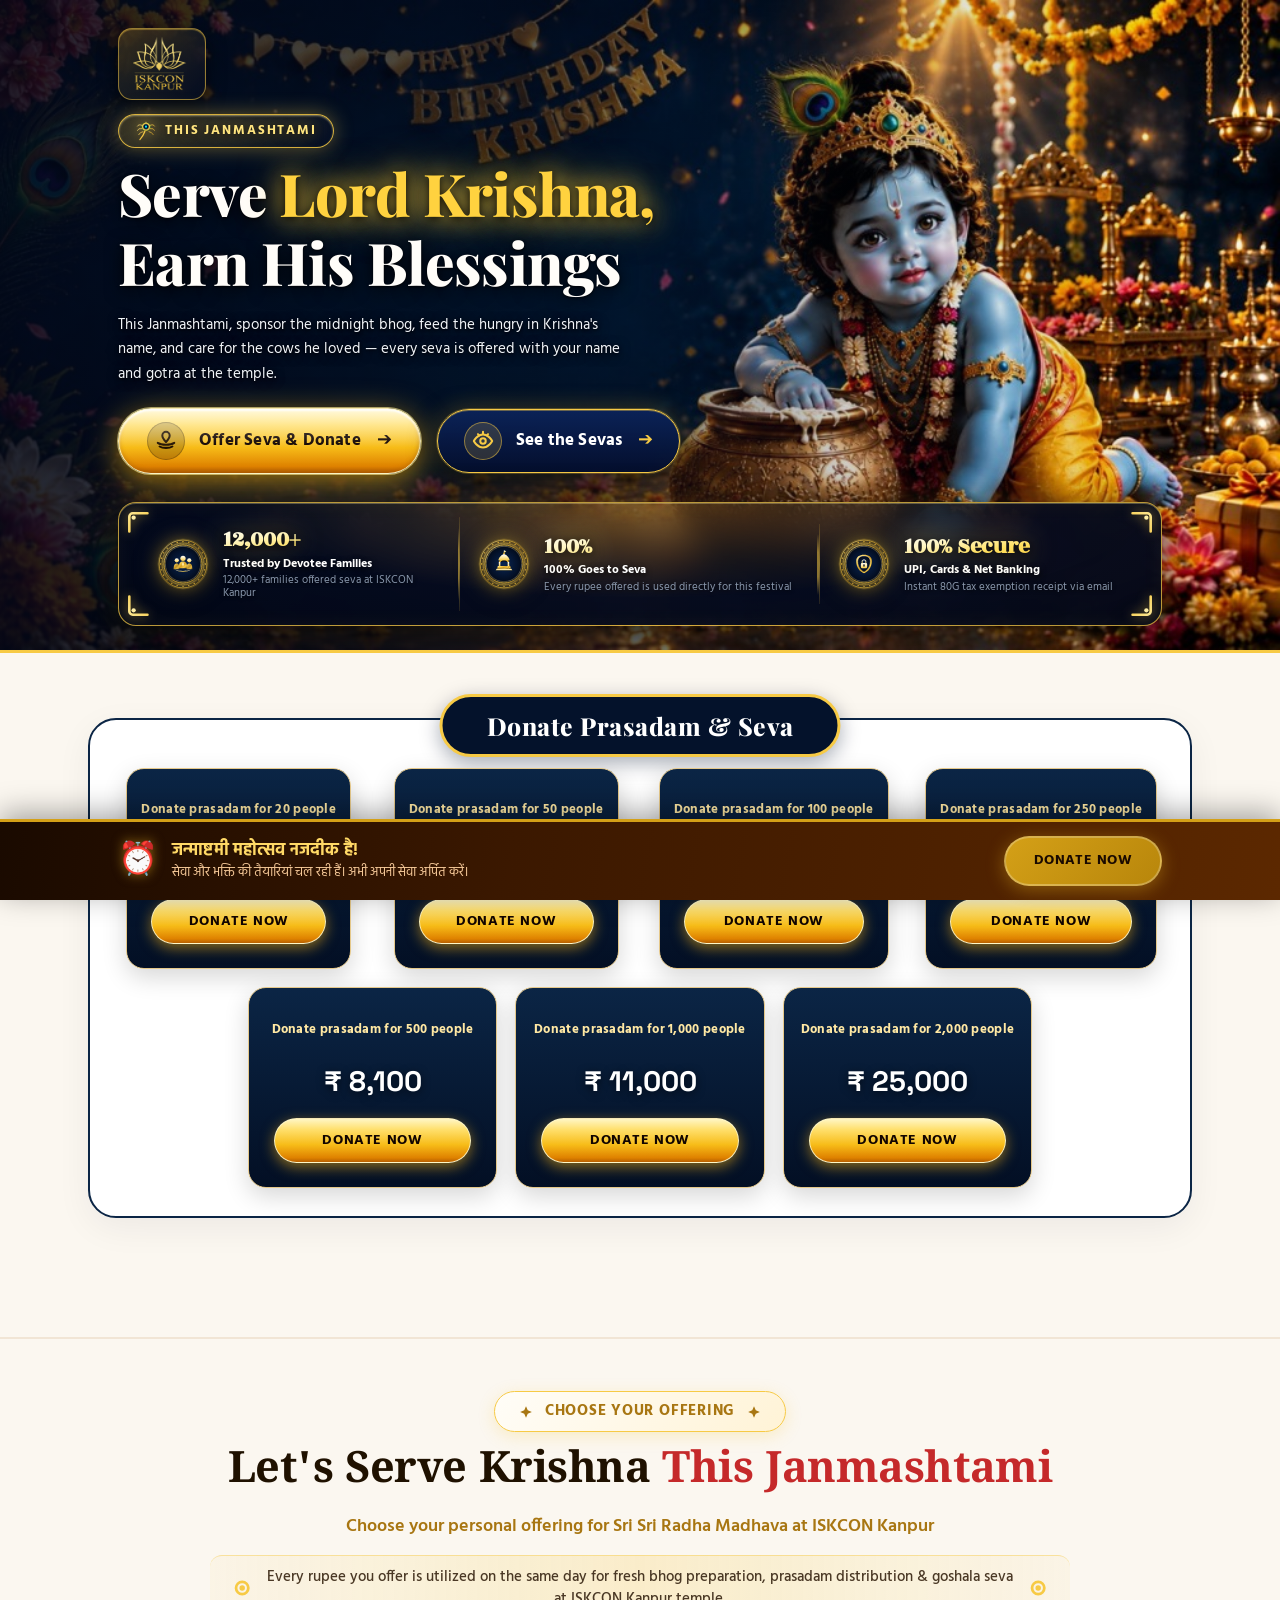
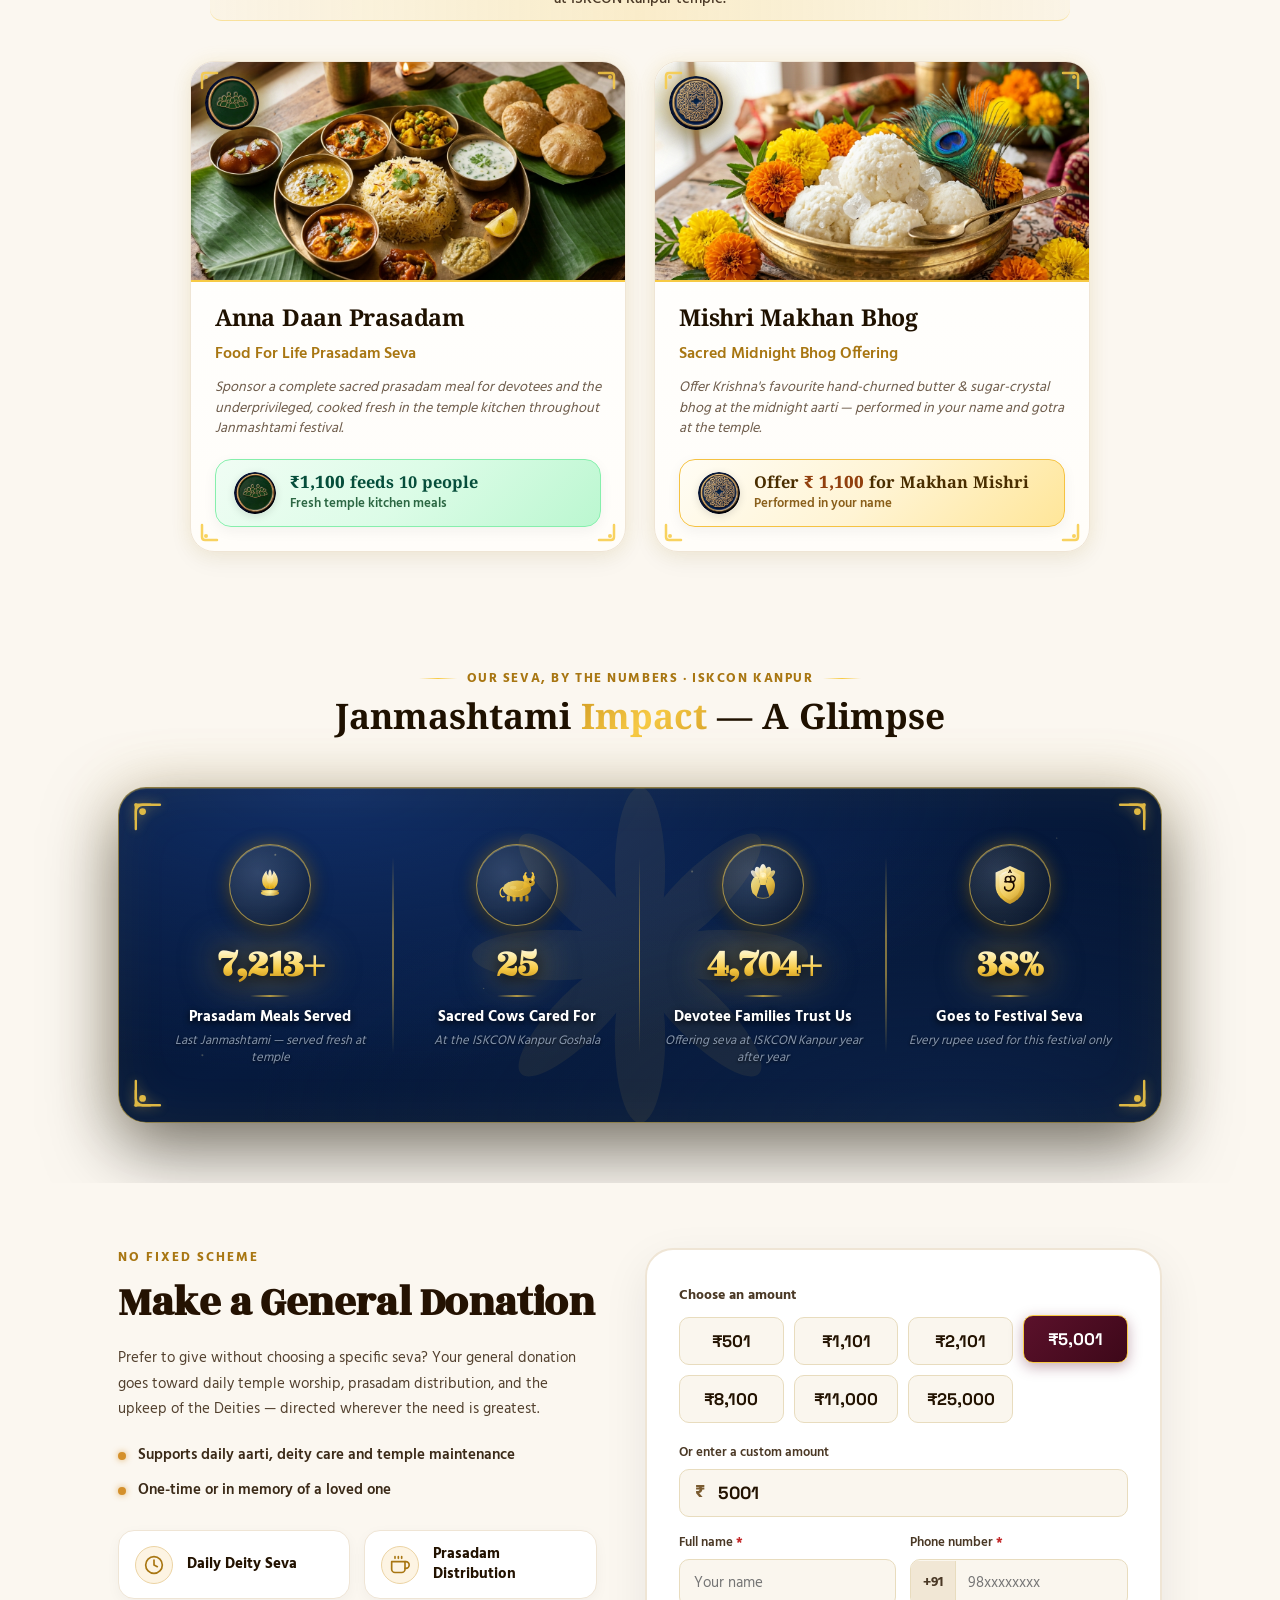
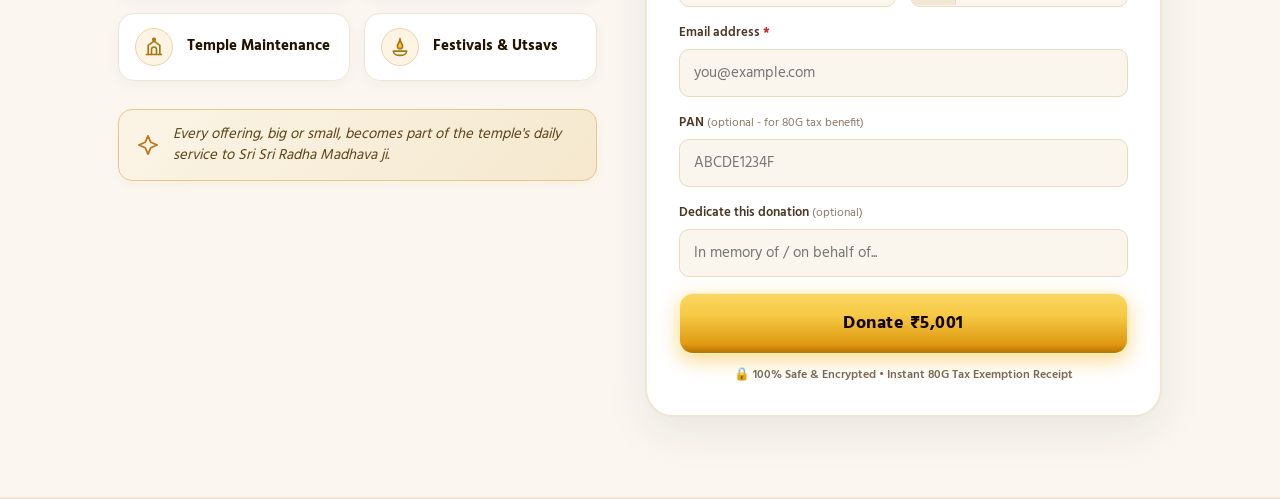
==== commit c3c09fd1: "Update" ====
--- a/index.html
+++ b/index.html
@@ -45,7 +45,7 @@
 .hero-full-bg-section {
   background:
     linear-gradient(90deg, rgba(2, 8, 24, 0.88) 0%, rgba(2, 8, 24, 0.65) 42%, rgba(2, 8, 24, 0.15) 68%, transparent 100%),
-    url('assets/janmashtami_hero_new.png?v=20260820_01') right center / cover no-repeat;
+    url('assets/janmashtami_hero_krishna.jpg?v=20260820_07') right center / cover no-repeat;
   color: #FFFFFF;
   position: relative;
   overflow: hidden;
@@ -95,16 +95,35 @@
   display: block;
 }
 
+/* Hero Krishna Image — visible on mobile, hidden on desktop */
+.hero-krishna-mobile-img {
+  display: none;
+}
+
 .hero-eyebrow-text {
-  font-size: clamp(0.95rem, 1.2vw, 1.15rem);
-  color: #FFFFFF;
-  font-weight: 700;
-  margin-bottom: 8px;
-  letter-spacing: 0.1em;
+  font-size: clamp(0.88rem, 1.1vw, 1.05rem);
+  color: #FFE57F;
+  font-weight: 800;
+  margin-bottom: 10px;
+  letter-spacing: 0.14em;
   display: inline-flex;
   align-items: center;
-  gap: 10px;
-  text-shadow: 0 2px 10px rgba(0,0,0,0.95), 0 0 20px rgba(247,202,69,0.7);
+  gap: 8px;
+  padding: 5px 16px;
+  background: linear-gradient(135deg, rgba(247, 202, 69, 0.22) 0%, rgba(3, 14, 38, 0.85) 100%);
+  border: 1.4px solid rgba(247, 202, 69, 0.85);
+  border-radius: 30px;
+  backdrop-filter: blur(10px);
+  -webkit-backdrop-filter: blur(10px);
+  box-shadow: 0 0 20px rgba(247, 202, 69, 0.40), inset 0 1px 2px rgba(255, 239, 166, 0.5);
+  text-shadow: 0 2px 8px rgba(0,0,0,0.95), 0 0 15px rgba(247,202,69,0.8);
+  transition: all 0.3s ease;
+}
+
+.hero-eyebrow-text:hover {
+  border-color: #FFE89C;
+  box-shadow: 0 0 26px rgba(247, 202, 69, 0.65), inset 0 1px 3px rgba(255, 255, 255, 0.6);
+  transform: translateY(-1px);
 }
 
 .hero-main-title {
@@ -118,34 +137,33 @@
   flex-direction: column;
 }
 
-/* Line 1: Elegant Cream/White */
-.hero-main-title .hero-title-white {
+/* Line 1: Serve (White) + Lord Krishna, (Gold) */
+.hero-main-title .hero-title-line1 {
   display: block;
   font-family: 'Playfair Display', serif;
   font-weight: 800;
   color: #FFFDF9;
-  text-shadow: 0 3px 18px rgba(0, 0, 0, 0.9), 0 1px 3px rgba(0, 0, 0, 0.8);
-}
-
-/* Line 2: Warm Royal Gold */
-.hero-main-title .hero-title-gold {
+  text-shadow: 0 3px 18px rgba(0, 0, 0, 0.95), 0 1px 3px rgba(0, 0, 0, 0.85);
+}
+
+.hero-main-title .hero-text-gold {
+  font-family: 'Playfair Display', serif;
+  font-weight: 800;
+  color: #FFD23F;
+  display: inline-block;
+  text-shadow: 
+    0 2px 10px rgba(0, 0, 0, 0.95),
+    0 0 24px rgba(255, 210, 63, 0.9),
+    0 0 45px rgba(247, 188, 24, 0.6);
+}
+
+/* Line 2: Earn His Blessings (White) */
+.hero-main-title .hero-title-line2 {
   display: block;
   font-family: 'Playfair Display', serif;
   font-weight: 800;
-  background: linear-gradient(
-    175deg,
-    #FFFFFF 0%,
-    #FFF2B2 20%,
-    #F7CA45 50%,
-    #D99A1E 80%,
-    #A86E0E 100%
-  );
-  -webkit-background-clip: text;
-  -webkit-text-fill-color: transparent;
-  background-clip: text;
-  filter:
-    drop-shadow(0 2px 8px rgba(0, 0, 0, 0.9))
-    drop-shadow(0 0 25px rgba(247, 202, 69, 0.45));
+  color: #FFFDF9;
+  text-shadow: 0 3px 18px rgba(0, 0, 0, 0.95), 0 1px 3px rgba(0, 0, 0, 0.85);
 }
 
 .hero-main-desc {
@@ -2274,7 +2292,7 @@
   .hero-full-bg-section {
     background:
       linear-gradient(90deg, rgba(2, 8, 24, 0.92) 0%, rgba(2, 8, 24, 0.72) 48%, rgba(2, 8, 24, 0.20) 78%, transparent 100%),
-      url('assets/janmashtami_hero_new.png?v=20260820_01') 82% center / cover no-repeat;
+      url('assets/janmashtami_hero_krishna.jpg?v=20260820_07') 82% center / cover no-repeat;
     padding: 26px 0 22px 0;
   }
   .hero-content-left { max-width: 480px; }
@@ -2343,8 +2361,8 @@
 @media (max-width: 860px) {
   .hero-full-bg-section {
     background:
-      linear-gradient(180deg, rgba(2, 8, 24, 0.40) 0%, rgba(2, 8, 24, 0.65) 30%, rgba(2, 8, 24, 0.92) 65%, rgba(2, 7, 22, 0.99) 100%),
-      url('assets/janmashtami_hero_new.png?v=20260820_01') 84% 12% / cover no-repeat;
+      linear-gradient(180deg, rgba(2, 8, 24, 0.60) 0%, rgba(2, 8, 24, 0.28) 25%, rgba(2, 8, 24, 0.65) 60%, rgba(2, 7, 22, 0.98) 100%),
+      url('assets/janmashtami_hero_krishna.jpg?v=20260820_07') 78% 18% / cover no-repeat;
     padding: 26px 0 20px 0;
     min-height: auto;
   }
@@ -2365,37 +2383,84 @@
 @media (max-width: 640px) {
   .hero-full-bg-section {
     background:
-      linear-gradient(180deg, rgba(2, 8, 24, 0.18) 0%, rgba(2, 8, 24, 0.42) 22%, rgba(2, 8, 24, 0.82) 50%, rgba(2, 7, 22, 0.99) 100%),
-      url('assets/janmashtami_hero_new.png?v=20260820_01') 75% center / cover no-repeat;
-    padding: 22px 0 16px 0;
-  }
-  .hero-brand-top-logo { margin: 0 auto 10px auto; padding: 7px 16px; }
-  .hero-iskcon-logo-img { height: 52px !important; }
-  .hero-eyebrow-text { font-size: 0.95rem; font-weight: 700; margin-bottom: 8px; }
-  .hero-main-title { font-size: 2.35rem !important; line-height: 1.2; margin-bottom: 12px; }
+      linear-gradient(180deg, rgba(2, 8, 24, 0.70) 0%, rgba(2, 8, 24, 0.22) 22%, rgba(2, 8, 24, 0.38) 48%, rgba(2, 8, 24, 0.75) 75%, rgba(2, 7, 22, 0.98) 100%),
+      url('assets/janmashtami_hero_krishna.jpg?v=20260820_07') 80% 20% / cover no-repeat;
+    padding: 18px 0 16px 0;
+  }
+  .hero-brand-top-logo { margin: 0 auto 8px auto; padding: 5px 14px; }
+  .hero-iskcon-logo-img { height: 48px !important; }
+  .hero-eyebrow-text { font-size: 0.90rem; font-weight: 700; margin-bottom: 6px; }
+  .hero-main-title { font-size: 2.15rem !important; line-height: 1.18; margin-bottom: 8px; }
   .hero-main-desc { 
-    font-size: 0.95rem; 
-    line-height: 1.55; 
+    font-size: 0.88rem; 
+    line-height: 1.5; 
     color: #F1F5F9;
-    text-shadow: 0 2px 10px rgba(0,0,0,1), 0 0 25px rgba(0,0,0,0.9);
-    margin-bottom: 16px;
+    text-shadow: 0 2px 10px rgba(0,0,0,1), 0 0 20px rgba(0,0,0,0.95);
+    margin-bottom: 14px;
     margin-left: auto;
     margin-right: auto;
     text-align: center;
-    max-width: 92%;
-  }
-  .btn-pill-gold, .btn-pill-dark { width: 100%; justify-content: center; padding: 13px 20px; font-size: 0.95rem; }
-  .btn-main-hi { font-size: 0.96rem; font-weight: 800; }
-  .hero-buttons-row { gap: 10px; flex-direction: column; width: 100%; }
-  .trust-three-cols-grid { grid-template-columns: 1fr; gap: 0; }
+    max-width: 90%;
+  }
+  .hero-buttons-row { 
+    display: flex; 
+    flex-direction: column; 
+    gap: 8px; 
+    width: 100%; 
+    max-width: 320px; 
+    margin: 0 auto 12px auto; 
+  }
+  .btn-pill-gold, .btn-pill-dark { 
+    width: 100%; 
+    justify-content: center; 
+    padding: 11px 18px; 
+    font-size: 0.92rem; 
+    border-radius: 30px;
+    gap: 8px;
+    white-space: nowrap;
+  }
+  .btn-pill-gold .btn-circle-icon,
+  .btn-pill-dark .btn-circle-icon { width: 26px; height: 26px; }
+  .btn-pill-gold .btn-circle-icon svg,
+  .btn-pill-dark .btn-circle-icon svg { width: 16px; height: 16px; }
+  .btn-arrow-icon { display: inline-block; }
+  
+  /* Compact 1-Row Royal Trust Banner on Mobile */
+  .hero-floating-trust-card { 
+    margin-top: 8px; 
+    padding: 8px 10px; 
+    border-radius: 12px; 
+    width: 100%;
+    max-width: 380px;
+    margin-left: auto;
+    margin-right: auto;
+  }
+  .trust-three-cols-grid { 
+    display: grid !important; 
+    grid-template-columns: repeat(3, 1fr) !important; 
+    gap: 2px !important; 
+    align-items: center;
+  }
   .trust-col-item { 
-    border-right: none;
-    border-bottom: 1px solid rgba(247,202,69,0.3);
-    padding: 10px 12px !important;
-  }
-  .trust-col-num { font-size: 1.15rem; }
-  .trust-col-title-bold { font-size: 0.8rem; }
-  .trust-col-item:last-child { border-bottom: none; }
+    flex-direction: column !important;
+    text-align: center !important;
+    padding: 4px 2px !important;
+    gap: 3px !important;
+    border-right: 1px solid rgba(247,202,69,0.3) !important;
+    border-bottom: none !important;
+  }
+  .trust-col-item:last-child { border-right: none !important; }
+  .trust-badge-wrap { width: 28px; height: 28px; }
+  .trust-ornate-badge-img { width: 28px; height: 28px; }
+  .trust-col-num { font-size: 0.92rem; font-weight: 800; line-height: 1.1; }
+  .trust-col-title-bold { font-size: 0.68rem; line-height: 1.15; }
+  .trust-col-subtext { display: none !important; }
+  .gold-l-corner { width: 20px; height: 20px; }
+  .corner-tl-bracket { top: 3px; left: 3px; }
+  .corner-tr-bracket { top: 3px; right: 3px; }
+  .corner-bl-bracket { bottom: 3px; left: 3px; }
+  .corner-br-bracket { bottom: 3px; right: 3px; }
+
   .cards-three-column-grid { grid-template-columns: 1fr; gap: 20px; }
   .exact-impact-four-grid { grid-template-columns: 1fr; }
   .sticky-banner-flex-layout { 
@@ -2411,34 +2476,64 @@
 @media (max-width: 480px) {
   .hero-full-bg-section {
     background:
-      linear-gradient(180deg, rgba(2, 8, 24, 0.18) 0%, rgba(2, 8, 24, 0.42) 20%, rgba(2, 8, 24, 0.84) 48%, rgba(2, 7, 22, 1) 100%),
-      url('assets/janmashtami_hero_new.png?v=20260820_01') 75% center / cover no-repeat;
-    padding: 18px 0 14px 0;
-  }
-  .hero-brand-top-logo { margin: 0 auto 8px auto; padding: 7px 15px; }
-  .hero-iskcon-logo-img { height: 48px !important; }
-  .hero-eyebrow-text { font-size: 0.88rem; font-weight: 700; margin-bottom: 6px; }
-  .hero-main-title { font-size: 2.1rem !important; line-height: 1.2; margin-bottom: 10px; }
+      linear-gradient(180deg, rgba(2, 8, 24, 0.68) 0%, rgba(2, 8, 24, 0.20) 20%, rgba(2, 8, 24, 0.36) 46%, rgba(2, 8, 24, 0.78) 72%, rgba(2, 7, 22, 0.98) 100%),
+      url('assets/janmashtami_hero_krishna.jpg?v=20260820_07') 80% 18% / cover no-repeat;
+    padding: 16px 0 14px 0;
+  }
+  .hero-brand-top-logo { margin: 0 auto 6px auto; padding: 5px 12px; }
+  .hero-iskcon-logo-img { height: 44px !important; }
+  .hero-eyebrow-text { font-size: 0.84rem; font-weight: 700; margin-bottom: 5px; }
+  .hero-main-title { font-size: 1.95rem !important; line-height: 1.16; margin-bottom: 6px; }
   .hero-main-desc { 
-    font-size: 0.88rem; 
-    line-height: 1.5; 
+    font-size: 0.84rem; 
+    line-height: 1.45; 
     color: #F1F5F9;
-    text-shadow: 0 2px 10px rgba(0,0,0,1), 0 0 25px rgba(0,0,0,0.9);
-    margin-bottom: 14px;
+    text-shadow: 0 2px 10px rgba(0,0,0,1), 0 0 20px rgba(0,0,0,0.95);
+    margin-bottom: 12px;
     margin-left: auto;
     margin-right: auto;
     text-align: center;
     max-width: 95%;
   }
-  .hero-floating-trust-card { padding: 10px 12px; margin-top: 14px; border-radius: 12px; }
-  .trust-badge-wrap { width: 38px; height: 38px; }
-  .trust-ornate-badge-img { width: 38px; height: 38px; }
-  .trust-col-num { font-size: 1.1rem; }
-  .trust-col-title-bold { font-size: 0.78rem; }
-  .trust-col-sub-desc { font-size: 0.72rem; }
-  .btn-pill-gold, .btn-pill-dark { padding: 12px 18px; font-size: 0.92rem; }
-  .btn-main-hi { font-size: 0.92rem; font-weight: 800; }
-  .btn-sub-en { font-size: 0.74rem; }
+  .hero-buttons-row { 
+    display: flex; 
+    flex-direction: column; 
+    gap: 8px; 
+    width: 100%; 
+    max-width: 300px; 
+    margin: 0 auto 10px auto; 
+  }
+  .btn-pill-gold, .btn-pill-dark { 
+    padding: 10px 16px; 
+    font-size: 0.88rem; 
+    border-radius: 28px;
+    gap: 8px;
+    white-space: nowrap;
+    width: 100%;
+    justify-content: center;
+  }
+  .btn-pill-gold .btn-circle-icon,
+  .btn-pill-dark .btn-circle-icon { width: 24px; height: 24px; }
+  .btn-pill-gold .btn-circle-icon svg,
+  .btn-pill-dark .btn-circle-icon svg { width: 15px; height: 15px; }
+  .btn-arrow-icon { display: inline-block; font-size: 1rem; }
+  
+  .hero-floating-trust-card { 
+    padding: 6px 8px; 
+    margin-top: 6px; 
+    border-radius: 10px; 
+    max-width: 330px;
+  }
+  .trust-badge-wrap { width: 24px; height: 24px; }
+  .trust-ornate-badge-img { width: 24px; height: 24px; }
+  .trust-col-num { font-size: 0.85rem; font-weight: 800; }
+  .trust-col-title-bold { font-size: 0.62rem; line-height: 1.1; }
+  .trust-col-subtext { display: none !important; }
+  .gold-l-corner { width: 16px; height: 16px; }
+  .corner-tl-bracket { top: 2px; left: 2px; }
+  .corner-tr-bracket { top: 2px; right: 2px; }
+  .corner-bl-bracket { bottom: 2px; left: 2px; }
+  .corner-br-bracket { bottom: 2px; right: 2px; }
   
   .donation-form-section-wrap { padding: 24px 0 120px 0; }
   .form-outer-card-box { border-radius: 16px; }
@@ -2484,7 +2579,7 @@
       </div>
       
       <div class="hero-eyebrow-text" id="heroEyebrow">
-        <svg width="24" height="24" viewBox="0 0 36 36" fill="none" style="vertical-align:middle; filter:drop-shadow(0 0 8px rgba(247,202,69,0.9)); flex-shrink:0;">
+        <svg width="22" height="22" viewBox="0 0 36 36" fill="none" style="vertical-align:middle; filter:drop-shadow(0 0 8px rgba(247,202,69,0.95)); flex-shrink:0;">
           <defs>
             <linearGradient id="pankhGrad" x1="0" y1="0" x2="36" y2="36" gradientUnits="userSpaceOnUse">
               <stop offset="0%" stop-color="#FFE89C"/>
@@ -2509,11 +2604,11 @@
           <path d="M13 19 Q8 20 6 24" stroke="url(#pankhGrad)" stroke-width="1.2" stroke-linecap="round"/>
           <path d="M23 19 Q28 20 30 24" stroke="url(#pankhGrad)" stroke-width="1.2" stroke-linecap="round"/>
         </svg>
-        <span id="heroEyebrowText" style="text-transform: uppercase; font-size: 0.95em; letter-spacing: 0.12em; font-family: 'Hind', sans-serif; font-style: normal; font-weight: 700; color: #F7CA45;">This Janmashtami</span>
+        <span id="heroEyebrowText" style="text-transform: uppercase; font-size: 0.95em; letter-spacing: 0.14em; font-family: 'Hind', sans-serif; font-style: normal; font-weight: 800; color: #FFE57F;">This Janmashtami</span>
       </div>
       <h1 class="hero-main-title">
-        <span class="hero-title-white" id="heroTitleLine1">Serve Lord Krishna,</span>
-        <span class="hero-title-gold" id="heroTitleLine2">Earn His Blessings</span>
+        <span class="hero-title-line1" id="heroTitleLine1">Serve <span class="hero-text-gold">Lord Krishna,</span></span>
+        <span class="hero-title-line2" id="heroTitleLine2">Earn His Blessings</span>
       </h1>
       
       <p class="hero-main-desc" id="heroDescEn">
@@ -2771,7 +2866,7 @@
           <p class="card-p-en">
             Sponsor a complete sacred prasadam meal for devotees and the underprivileged, cooked fresh in the temple kitchen throughout Janmashtami festival.
           </p>
-          <a href="#offer-form" class="card-bottom-pill-box pill-green-theme" title="Click to Donate & Offer Seva">
+          <a href="#general-donation" onclick="goToDonationForm(1100, 'Anna Daan Prasadam - ₹1,100');" class="card-bottom-pill-box pill-green-theme" title="Click to Donate & Offer Seva">
             <div class="pill-icon-circle">
               <img src="assets/coin_devotees_green.png" alt="Devotees Coin" class="pill-coin-img">
             </div>
@@ -2803,7 +2898,7 @@
           <p class="card-p-en">
             Offer Krishna's favourite hand-churned butter & sugar-crystal bhog at the midnight aarti — performed in your name and gotra at the temple.
           </p>
-          <a href="#offer-form" class="card-bottom-pill-box pill-gold-theme" title="Click to Donate & Offer Seva">
+          <a href="#general-donation" onclick="goToDonationForm(1100, 'Mishri Makhan Bhog - ₹1,100');" class="card-bottom-pill-box pill-gold-theme" title="Click to Donate & Offer Seva">
             <div class="pill-icon-circle">
               <img src="assets/coin_mandala_blue.png" alt="Mandala Coin" class="pill-coin-img">
             </div>
@@ -3462,6 +3557,46 @@
     } else {
       btnText.textContent = 'Enter Donation Amount';
     }
+  }
+}
+
+function goToDonationForm(amount, purpose) {
+  const target = document.getElementById('general-donation') || document.querySelector('.general-donation-form-card');
+  if (target) {
+    target.scrollIntoView({ behavior: 'smooth', block: 'start' });
+  }
+  if (amount) {
+    if (typeof selectGeneralAmount === 'function') {
+      const chip = document.querySelector(`.general-chip-btn[data-amt="${amount}"]`);
+      if (chip) {
+        selectGeneralAmount(amount, chip);
+      } else {
+        const customInput = document.getElementById('genCustomAmountInput');
+        if (customInput) {
+          customInput.value = amount;
+          if (typeof handleGeneralCustomInput === 'function') {
+            handleGeneralCustomInput(amount);
+          }
+        }
+      }
+    }
+  }
+  if (purpose) {
+    selectedGeneralPurpose = purpose;
+    const dedInput = document.getElementById('genDonorDedication');
+    if (dedInput) {
+      dedInput.value = purpose;
+    }
+  }
+  const generalCard = document.querySelector('.general-donation-form-card');
+  if (generalCard) {
+    generalCard.style.transition = 'box-shadow 0.4s ease, transform 0.4s ease';
+    generalCard.style.boxShadow = '0 0 40px rgba(247, 202, 69, 0.95), 0 10px 40px rgba(0,0,0,0.3)';
+    generalCard.style.transform = 'scale(1.02)';
+    setTimeout(() => {
+      generalCard.style.boxShadow = '';
+      generalCard.style.transform = '';
+    }, 1400);
   }
 }
 
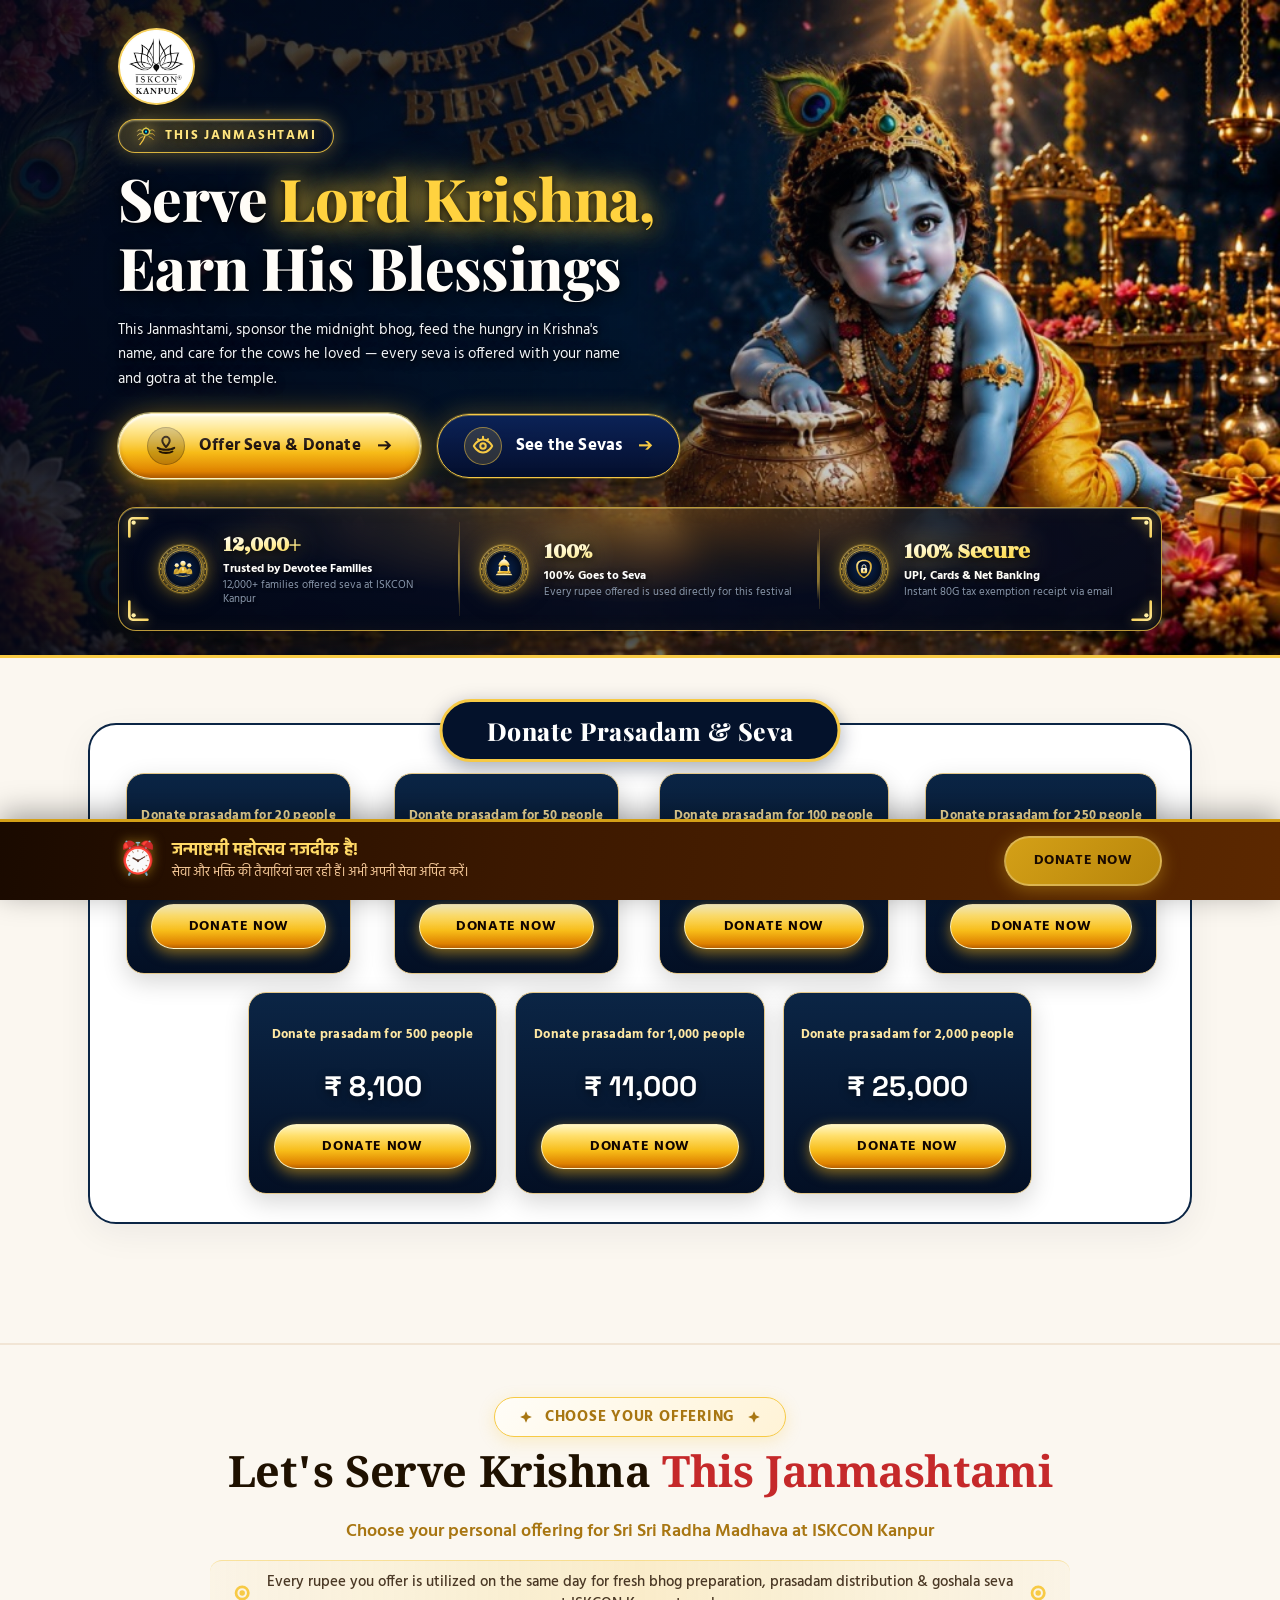
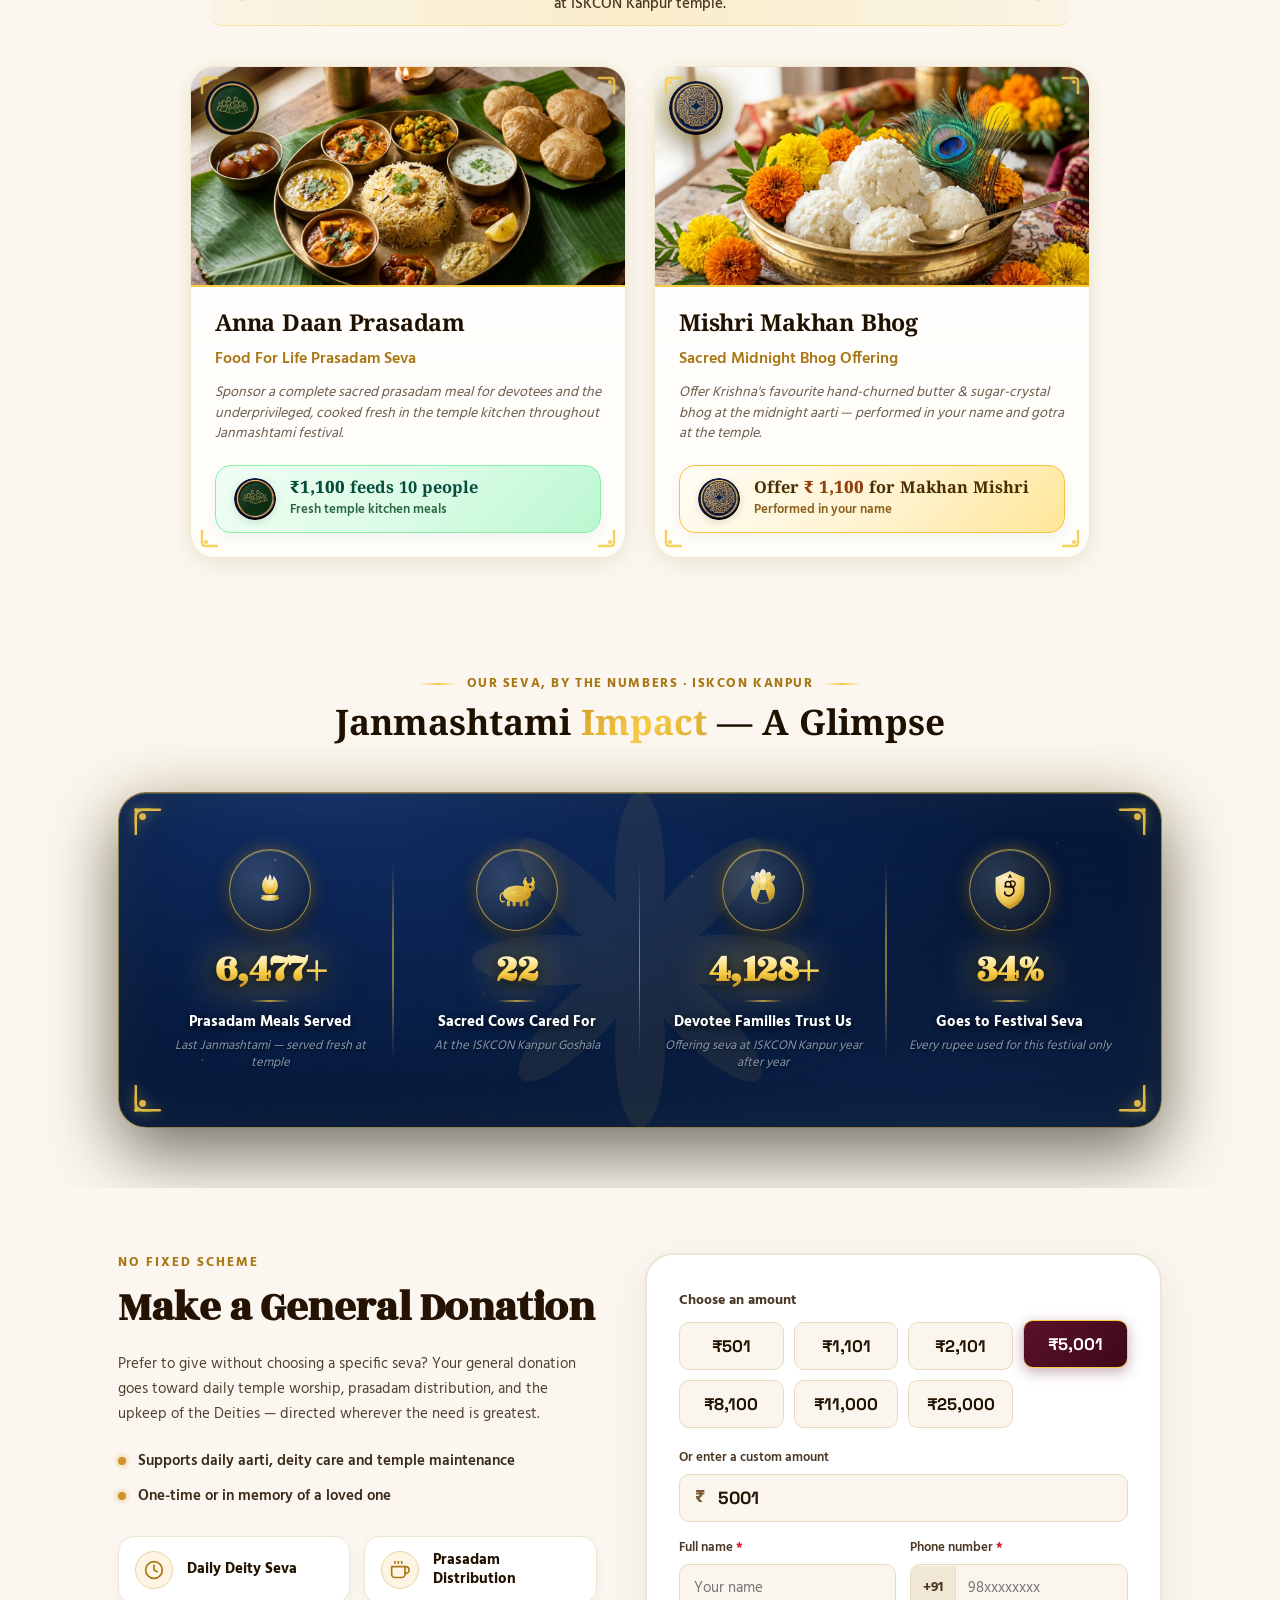
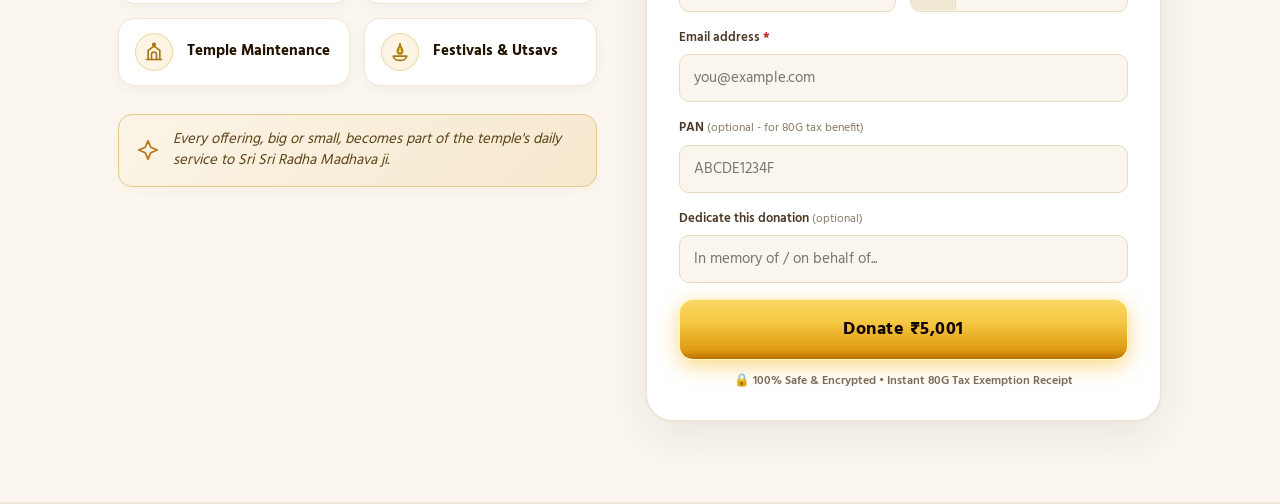
==== commit 635af2f2: "Update" ====
--- a/index.html
+++ b/index.html
@@ -45,7 +45,7 @@
 .hero-full-bg-section {
   background:
     linear-gradient(90deg, rgba(2, 8, 24, 0.88) 0%, rgba(2, 8, 24, 0.65) 42%, rgba(2, 8, 24, 0.15) 68%, transparent 100%),
-    url('assets/janmashtami_hero_krishna.jpg?v=20260820_07') right center / cover no-repeat;
+    url('assets/janmashtami_hero_krishna.jpg?v=20260820_09') right center / cover no-repeat;
   color: #FFFFFF;
   position: relative;
   overflow: hidden;
@@ -73,26 +73,22 @@
   display: inline-flex;
   align-items: center;
   margin-bottom: 14px;
-  padding: 6px 14px;
-  background: linear-gradient(135deg, rgba(247, 202, 69, 0.15) 0%, rgba(3, 12, 34, 0.82) 100%);
-  border: 1.3px solid rgba(247, 202, 69, 0.55);
-  border-radius: 14px;
-  backdrop-filter: blur(12px);
-  box-shadow: 0 4px 18px rgba(0, 0, 0, 0.65), inset 0 1px 1px rgba(247,202,69,0.4);
-  transition: all 0.35s cubic-bezier(0.34, 1.56, 0.64, 1);
+  transition: transform 0.35s cubic-bezier(0.34, 1.56, 0.64, 1);
 }
 
 .hero-brand-top-logo:hover {
-  transform: translateY(-2px) scale(1.03);
-  border-color: rgba(247, 202, 69, 0.95);
-  box-shadow: 0 0 25px rgba(247, 202, 69, 0.55), inset 0 1px 1px rgba(255,255,255,0.6);
+  transform: translateY(-2px) scale(1.05);
 }
 
 .hero-iskcon-logo-img {
-  height: clamp(48px, 4.5vw, 62px);
+  height: clamp(62px, 6vw, 80px);
   width: auto;
+  border-radius: 50%;
   object-fit: contain;
   display: block;
+  box-shadow: 0 4px 22px rgba(0, 0, 0, 0.8), 0 0 22px rgba(247, 202, 69, 0.45);
+  border: 2px solid rgba(247, 202, 69, 0.85);
+  background: #FFFFFF;
 }
 
 /* Hero Krishna Image — visible on mobile, hidden on desktop */
@@ -1980,110 +1976,136 @@
   }
 }
 
-/* ── MOBILE (max 600px): 1 card per row, stacked table ── */
+/* ── MOBILE (max 600px): 2 cards per row compact grid, stacked table ── */
 @media (max-width: 600px) {
   .seva-tier-section-wrap {
-    padding: 40px 0 50px 0;
+    padding: 30px 0 40px 0;
   }
   .seva-top-enclosed-box {
-    padding: 42px 12px 20px 12px;
-    border-radius: 16px;
-    margin-bottom: 28px;
+    padding: 34px 10px 16px 10px;
+    border-radius: 14px;
+    margin-bottom: 24px;
   }
   .seva-top-pill-badge {
-    padding: 8px 20px;
-    font-size: 1rem;
-    top: -20px;
-    white-space: normal;
+    padding: 6px 18px;
+    font-size: 0.92rem;
+    top: -16px;
+    white-space: nowrap;
     text-align: center;
-    width: 80%;
-    line-height: 1.3;
+    line-height: 1.2;
   }
   .seva-top-cards-grid {
-    grid-template-columns: 1fr 1fr !important;
-    gap: 12px;
+    grid-template-columns: repeat(2, 1fr) !important;
+    gap: 8px !important;
   }
   .seva-top-cards-grid .seva-tier-card {
     grid-column: span 1 !important;
-    padding: 18px 10px 20px 10px;
+    padding: 12px 8px 12px 8px !important;
+    border-radius: 12px !important;
+    display: flex;
+    flex-direction: column;
+    justify-content: space-between;
+  }
+  .seva-top-cards-grid .seva-tier-card:nth-child(7) {
+    grid-column: 1 / span 2 !important;
+    max-width: 240px;
+    margin: 0 auto;
+    width: 100%;
   }
   .seva-card-sub-label {
     font-size: 0.72rem;
-    min-height: 32px;
+    line-height: 1.22;
+    min-height: 26px;
+    margin-bottom: 2px;
   }
   .seva-card-amount-val {
-    font-size: 1.35rem;
+    font-size: 1.18rem;
+    font-weight: 800;
+    margin: 3px 0 6px 0;
   }
   .seva-card-donate-btn {
-    font-size: 0.78rem;
-    padding: 9px 14px;
+    font-size: 0.72rem;
+    padding: 7px 6px;
     width: 100%;
+    border-radius: 20px;
+    font-weight: 800;
+    letter-spacing: 0.02em;
   }
   /* Bottom Table: Stack each row as card */
   .seva-bottom-table-box {
-    padding: 22px 12px 18px 12px;
+    padding: 18px 10px 16px 10px;
     max-width: 100%;
-    border-radius: 16px;
+    border-radius: 14px;
   }
   .seva-table-rows-list {
-    gap: 10px;
+    gap: 8px;
   }
   .seva-table-row-item {
     grid-template-columns: 1fr;
     gap: 0;
     background: #F4F0E8;
-    border-radius: 12px;
-    padding: 12px;
+    border-radius: 10px;
+    padding: 10px;
     border: 1px solid rgba(247, 202, 69, 0.3);
     overflow: hidden;
   }
   .seva-row-col-label {
     background: #04122B;
     color: #FFE8A3;
-    border-radius: 8px 8px 0 0;
-    font-size: 0.8rem;
-    padding: 10px 12px;
+    border-radius: 6px 6px 0 0;
+    font-size: 0.78rem;
+    padding: 8px 10px;
     text-align: center;
   }
   .seva-row-col-amount {
     background: linear-gradient(90deg, #D4902B 0%, #BA771E 100%);
     border-radius: 0;
-    font-size: 1.1rem;
-    padding: 10px 12px;
+    font-size: 1.05rem;
+    padding: 8px 10px;
     justify-content: center;
   }
   .seva-row-col-btn {
-    border-radius: 0 0 8px 8px;
-    padding: 11px 12px;
-    font-size: 0.88rem;
+    border-radius: 0 0 6px 6px;
+    padding: 9px 10px;
+    font-size: 0.82rem;
     justify-content: center;
   }
   .seva-actions-sub-text {
-    font-size: 0.82rem;
+    font-size: 0.80rem;
   }
   .seva-contribute-cta-btn {
-    padding: 12px 28px;
-    font-size: 1rem;
+    padding: 11px 24px;
+    font-size: 0.95rem;
     width: 100%;
     text-align: center;
   }
   .seva-csr-query-note {
-    font-size: 0.72rem;
+    font-size: 0.70rem;
   }
   .seva-csr-email-link {
-    font-size: 0.85rem;
-  }
-}
-
-/* ── VERY SMALL MOBILE (max 380px) ── */
+    font-size: 0.82rem;
+  }
+}
+
+/* ── VERY SMALL MOBILE (max 380px): maintain clean 2-col ── */
 @media (max-width: 380px) {
   .seva-top-cards-grid {
-    grid-template-columns: 1fr !important;
+    grid-template-columns: repeat(2, 1fr) !important;
+    gap: 6px !important;
   }
   .seva-top-pill-badge {
-    font-size: 0.9rem;
-    padding: 7px 16px;
-    width: 85%;
+    font-size: 0.85rem;
+    padding: 5px 14px;
+  }
+  .seva-card-sub-label {
+    font-size: 0.68rem;
+  }
+  .seva-card-amount-val {
+    font-size: 1.08rem;
+  }
+  .seva-card-donate-btn {
+    font-size: 0.68rem;
+    padding: 6px 4px;
   }
 }
 
@@ -2214,32 +2236,40 @@
     align-items: center;
     justify-content: space-between;
     padding: 4px 14px;
-    gap: 14px;
+    gap: 12px;
   }
   .sticky-msg-block {
+    display: flex;
+    align-items: center;
     gap: 10px;
     text-align: left;
+    min-width: 0;
   }
   .sticky-msg-block span.sticky-clock-icon {
-    font-size: 1.5rem;
+    font-size: 1.4rem;
+    flex-shrink: 0;
   }
   .sticky-msg-title {
     font-size: 0.95rem;
-    line-height: 1.3;
+    line-height: 1.2;
     font-family: 'Noto Serif Devanagari', serif;
+    font-weight: 700;
+    white-space: nowrap !important;
   }
   .sticky-msg-sub {
     display: none;
   }
   .sticky-action-button {
-    padding: 10px 20px;
-    font-size: 0.84rem;
+    padding: 9px 18px;
+    font-size: 0.82rem;
     letter-spacing: 0.03em;
     flex-shrink: 0;
-  }
-}
-
-/* Mobile (max 540px): title + DONATE NOW compact */
+    white-space: nowrap;
+    border-radius: 25px;
+  }
+}
+
+/* Mobile (max 540px): title + DONATE NOW strictly 1 line */
 @media (max-width: 540px) {
   .clean-features-2x2-grid {
     grid-template-columns: 1fr;
@@ -2257,29 +2287,37 @@
     flex-direction: row;
     align-items: center;
     justify-content: space-between;
-    padding: 4px 10px;
-    gap: 10px;
+    padding: 4px 8px;
+    gap: 8px;
   }
   .sticky-msg-block {
-    gap: 8px;
+    display: flex;
+    align-items: center;
+    gap: 6px;
     text-align: left;
+    min-width: 0;
   }
   .sticky-msg-block span.sticky-clock-icon {
-    font-size: 1.3rem;
+    font-size: 1.15rem;
+    flex-shrink: 0;
   }
   .sticky-msg-title {
-    font-size: 0.84rem;
-    line-height: 1.25;
+    font-size: clamp(0.70rem, 2.7vw, 0.85rem);
+    line-height: 1.2;
     font-family: 'Noto Serif Devanagari', serif;
+    font-weight: 700;
+    white-space: nowrap !important;
   }
   .sticky-msg-sub {
     display: none;
   }
   .sticky-action-button {
-    padding: 8px 14px;
-    font-size: 0.78rem;
+    padding: 7px 12px;
+    font-size: 0.74rem;
     letter-spacing: 0.02em;
     flex-shrink: 0;
+    white-space: nowrap;
+    border-radius: 20px;
   }
 }
 
@@ -2292,7 +2330,7 @@
   .hero-full-bg-section {
     background:
       linear-gradient(90deg, rgba(2, 8, 24, 0.92) 0%, rgba(2, 8, 24, 0.72) 48%, rgba(2, 8, 24, 0.20) 78%, transparent 100%),
-      url('assets/janmashtami_hero_krishna.jpg?v=20260820_07') 82% center / cover no-repeat;
+      url('assets/janmashtami_hero_krishna.jpg?v=20260820_09') 82% center / cover no-repeat;
     padding: 26px 0 22px 0;
   }
   .hero-content-left { max-width: 480px; }
@@ -2362,12 +2400,13 @@
   .hero-full-bg-section {
     background:
       linear-gradient(180deg, rgba(2, 8, 24, 0.60) 0%, rgba(2, 8, 24, 0.28) 25%, rgba(2, 8, 24, 0.65) 60%, rgba(2, 7, 22, 0.98) 100%),
-      url('assets/janmashtami_hero_krishna.jpg?v=20260820_07') 78% 18% / cover no-repeat;
+      url('assets/janmashtami_hero_krishna.jpg?v=20260820_09') 78% 18% / cover no-repeat;
     padding: 26px 0 20px 0;
     min-height: auto;
   }
   .hero-content-left { max-width: 100%; text-align: center; align-items: center; padding-bottom: 6px; }
   .hero-brand-top-logo { margin: 0 auto 12px auto; }
+  .hero-iskcon-logo-img { height: 68px !important; }
   .hero-eyebrow-text { justify-content: center; font-size: 1.05rem; }
   .hero-main-title { align-items: center; font-size: clamp(2.3rem, 5.5vw, 3rem); line-height: 1.2; }
   .hero-main-desc { margin-left: auto; margin-right: auto; text-align: center; max-width: 480px; font-size: 0.98rem; }
@@ -2383,12 +2422,12 @@
 @media (max-width: 640px) {
   .hero-full-bg-section {
     background:
-      linear-gradient(180deg, rgba(2, 8, 24, 0.70) 0%, rgba(2, 8, 24, 0.22) 22%, rgba(2, 8, 24, 0.38) 48%, rgba(2, 8, 24, 0.75) 75%, rgba(2, 7, 22, 0.98) 100%),
-      url('assets/janmashtami_hero_krishna.jpg?v=20260820_07') 80% 20% / cover no-repeat;
+      linear-gradient(180deg, rgba(2, 8, 24, 0.70) 0%, rgba(2, 8, 24, 0.22) 22%, rgba(2, 8, 24, 0.38) 48%, rgba(2, 7, 22, 0.98) 100%),
+      url('assets/janmashtami_hero_krishna.jpg?v=20260820_09') 80% 20% / cover no-repeat;
     padding: 18px 0 16px 0;
   }
-  .hero-brand-top-logo { margin: 0 auto 8px auto; padding: 5px 14px; }
-  .hero-iskcon-logo-img { height: 48px !important; }
+  .hero-brand-top-logo { margin: 0 auto 8px auto; }
+  .hero-iskcon-logo-img { height: 58px !important; }
   .hero-eyebrow-text { font-size: 0.90rem; font-weight: 700; margin-bottom: 6px; }
   .hero-main-title { font-size: 2.15rem !important; line-height: 1.18; margin-bottom: 8px; }
   .hero-main-desc { 
@@ -2476,12 +2515,12 @@
 @media (max-width: 480px) {
   .hero-full-bg-section {
     background:
-      linear-gradient(180deg, rgba(2, 8, 24, 0.68) 0%, rgba(2, 8, 24, 0.20) 20%, rgba(2, 8, 24, 0.36) 46%, rgba(2, 8, 24, 0.78) 72%, rgba(2, 7, 22, 0.98) 100%),
-      url('assets/janmashtami_hero_krishna.jpg?v=20260820_07') 80% 18% / cover no-repeat;
+      linear-gradient(180deg, rgba(2, 8, 24, 0.68) 0%, rgba(2, 8, 24, 0.20) 20%, rgba(2, 8, 24, 0.36) 46%, rgba(2, 7, 22, 0.98) 100%),
+      url('assets/janmashtami_hero_krishna.jpg?v=20260820_09') 80% 18% / cover no-repeat;
     padding: 16px 0 14px 0;
   }
-  .hero-brand-top-logo { margin: 0 auto 6px auto; padding: 5px 12px; }
-  .hero-iskcon-logo-img { height: 44px !important; }
+  .hero-brand-top-logo { margin: 0 auto 6px auto; }
+  .hero-iskcon-logo-img { height: 52px !important; }
   .hero-eyebrow-text { font-size: 0.84rem; font-weight: 700; margin-bottom: 5px; }
   .hero-main-title { font-size: 1.95rem !important; line-height: 1.16; margin-bottom: 6px; }
   .hero-main-desc { 
@@ -2575,7 +2614,7 @@
     <div class="hero-content-left">
       
       <div class="hero-brand-top-logo">
-        <img src="assets/iskcon_kanpur_gold_logo.png" alt="ISKCON Kanpur" class="hero-iskcon-logo-img">
+        <img src="assets/iskcon_kanpur_official_circle.png?v=20260820_09" alt="ISKCON Kanpur" class="hero-iskcon-logo-img">
       </div>
       
       <div class="hero-eyebrow-text" id="heroEyebrow">
@@ -3418,12 +3457,6 @@
         <div class="modal-form-group">
           <label class="modal-field-label">Email Address <span style="color:#C5292A;">*</span></label>
           <input type="email" id="modalDonorEmail" class="modal-text-input" placeholder="you@example.com" required>
-        </div>
-        
-        <!-- Gotra & Dedication (Optional) -->
-        <div class="modal-form-group">
-          <label class="modal-field-label">Gotra / Dedication <span style="color:#64748B; font-weight:400;">(optional for sankalp)</span></label>
-          <input type="text" id="modalDonorGotra" class="modal-text-input" placeholder="Your Gotra or in memory of..">
         </div>
         
         <!-- Submit Button -->
@@ -3740,7 +3773,7 @@
   const name = document.getElementById('modalDonorName').value.trim();
   const phone = document.getElementById('modalDonorPhone').value.trim();
   const email = document.getElementById('modalDonorEmail').value.trim();
-  const gotra = document.getElementById('modalDonorGotra').value.trim();
+  const gotra = document.getElementById('modalDonorGotra')?.value?.trim() || '';
   
   if (!name || !phone || !email) {
     alert('Please enter your full name, phone number, and email.');
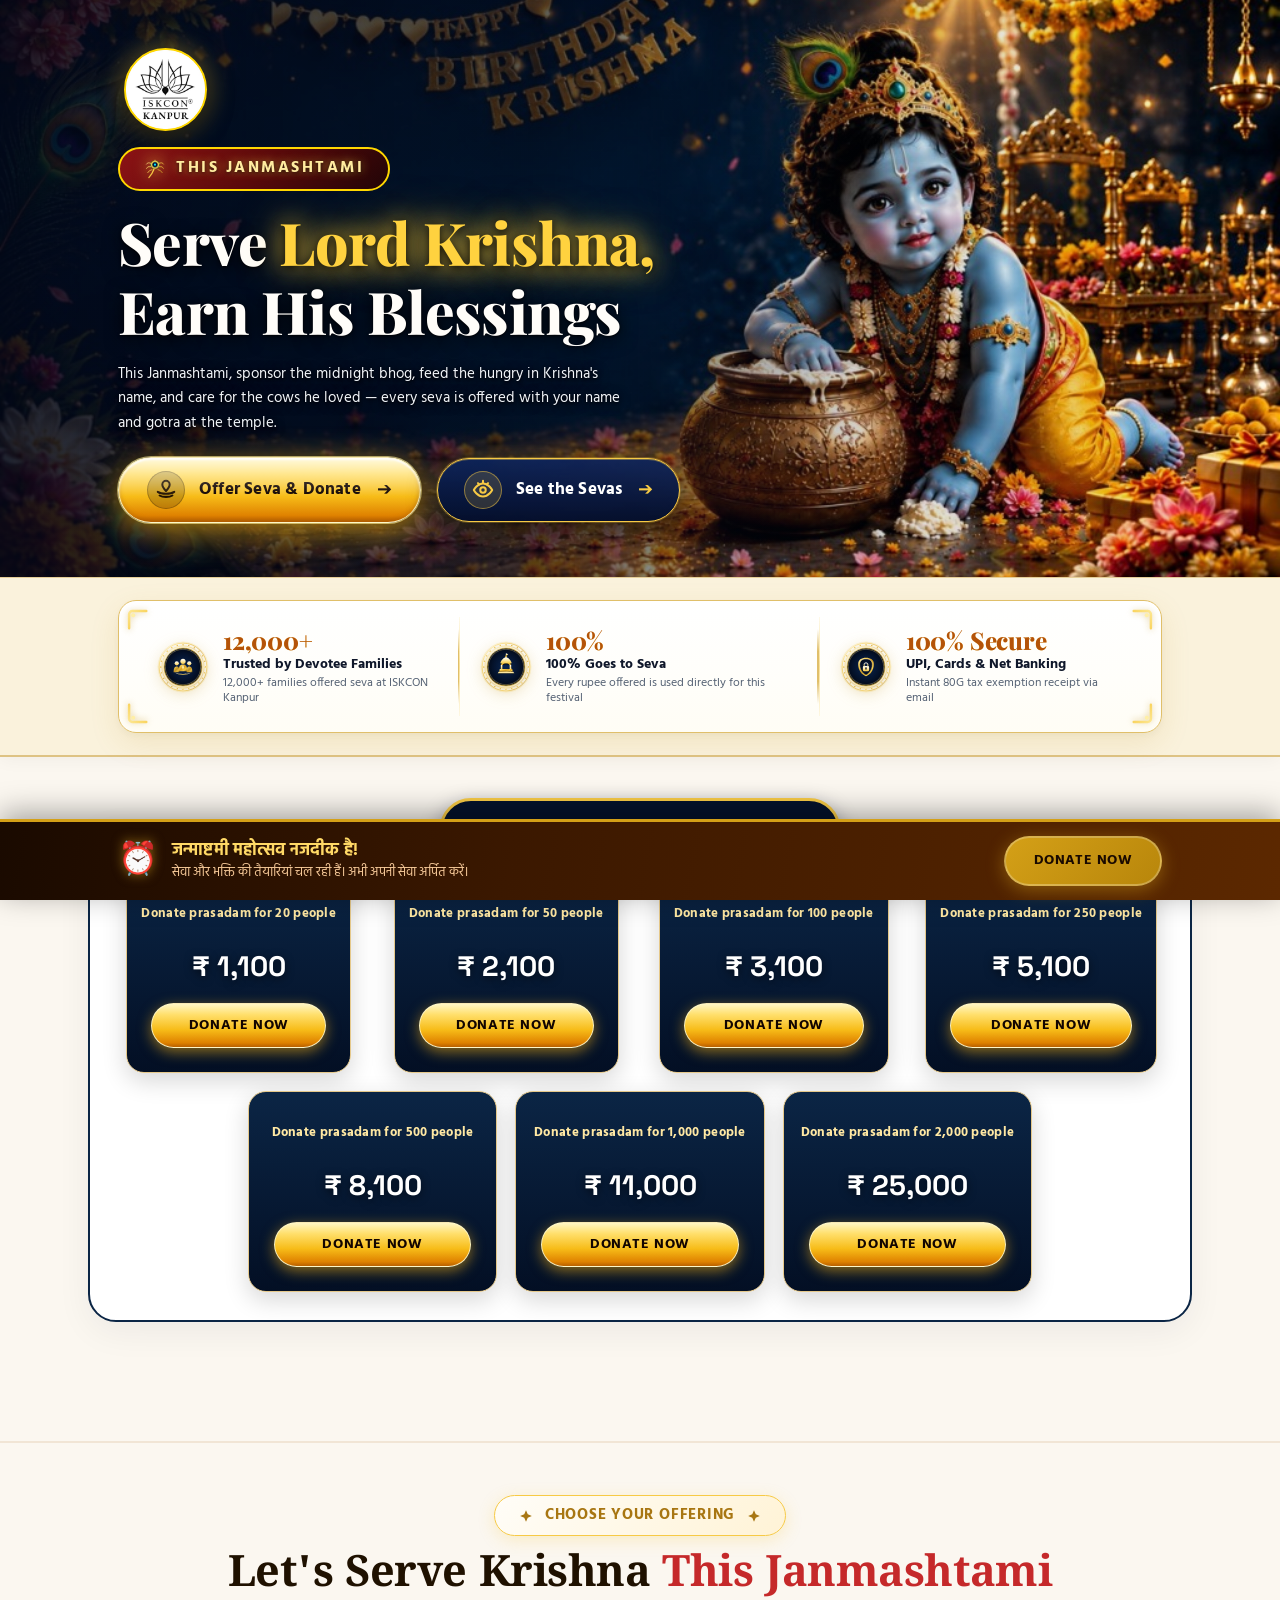
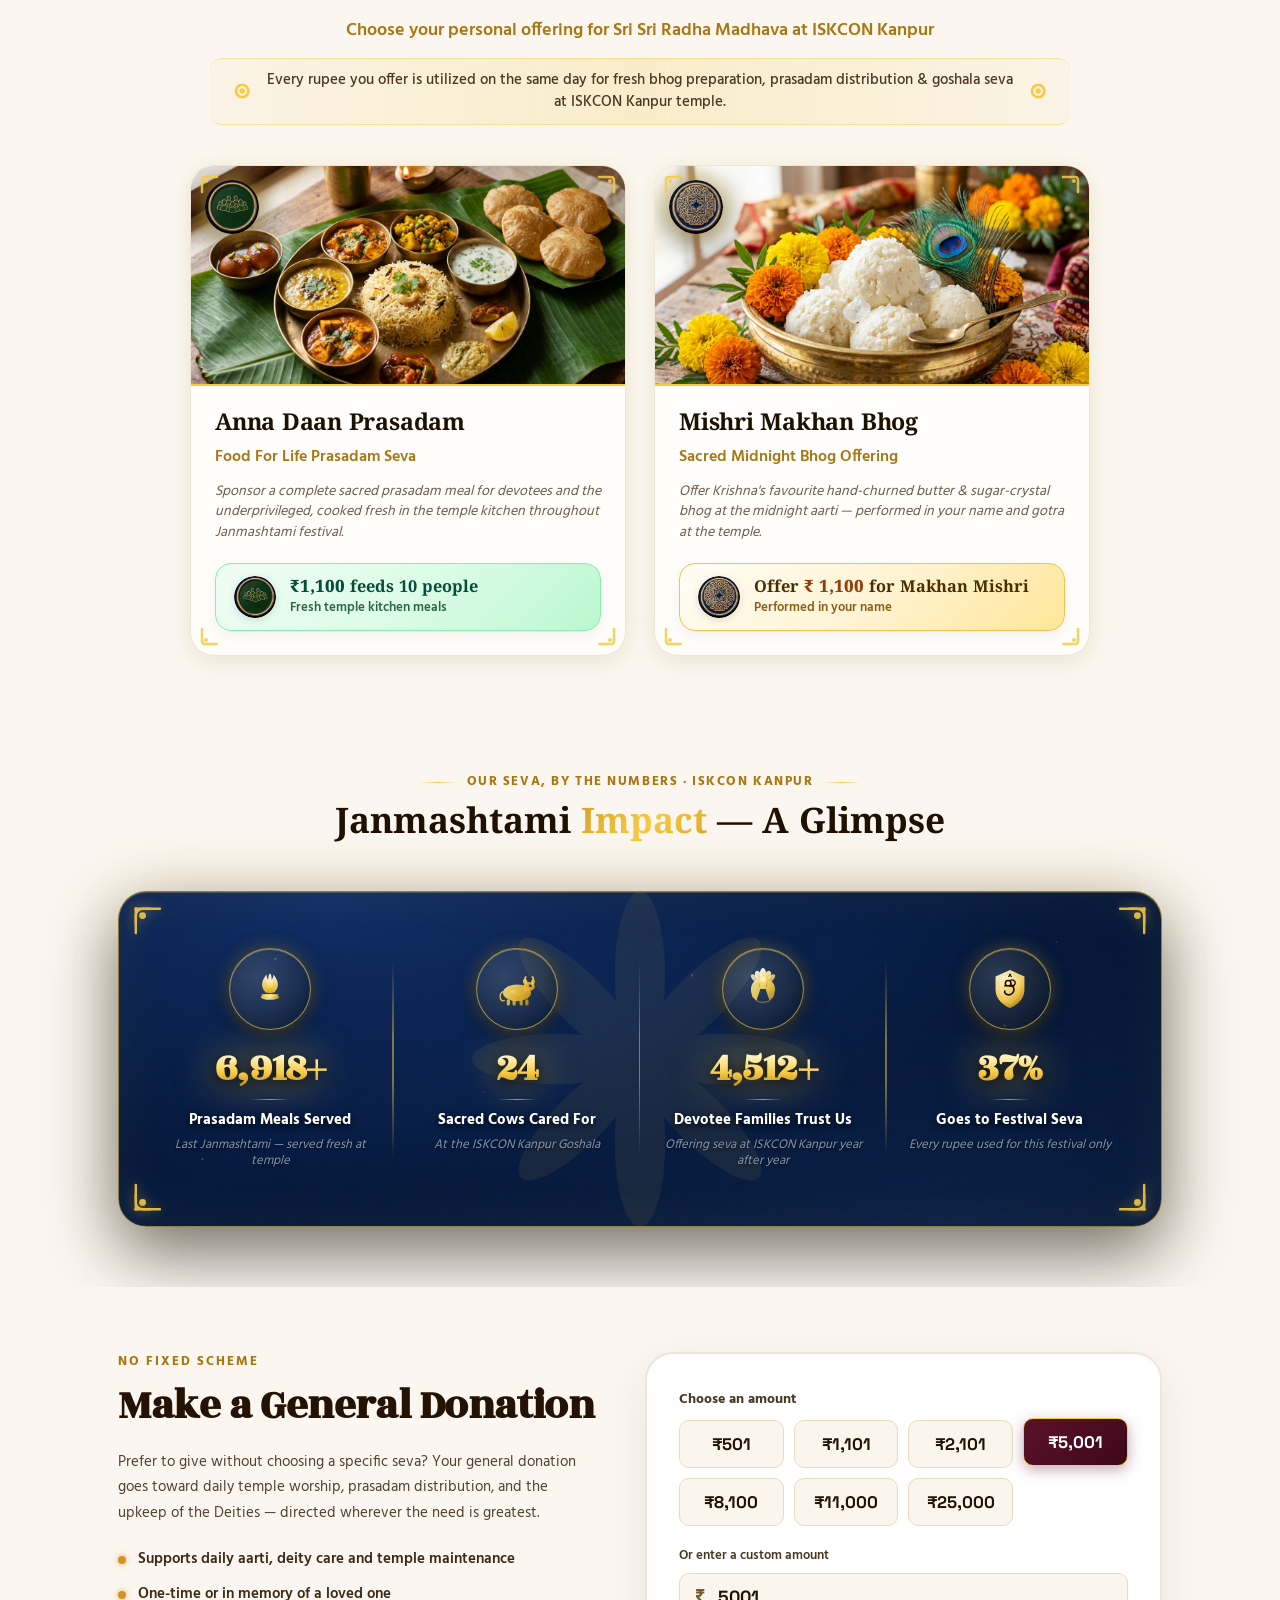
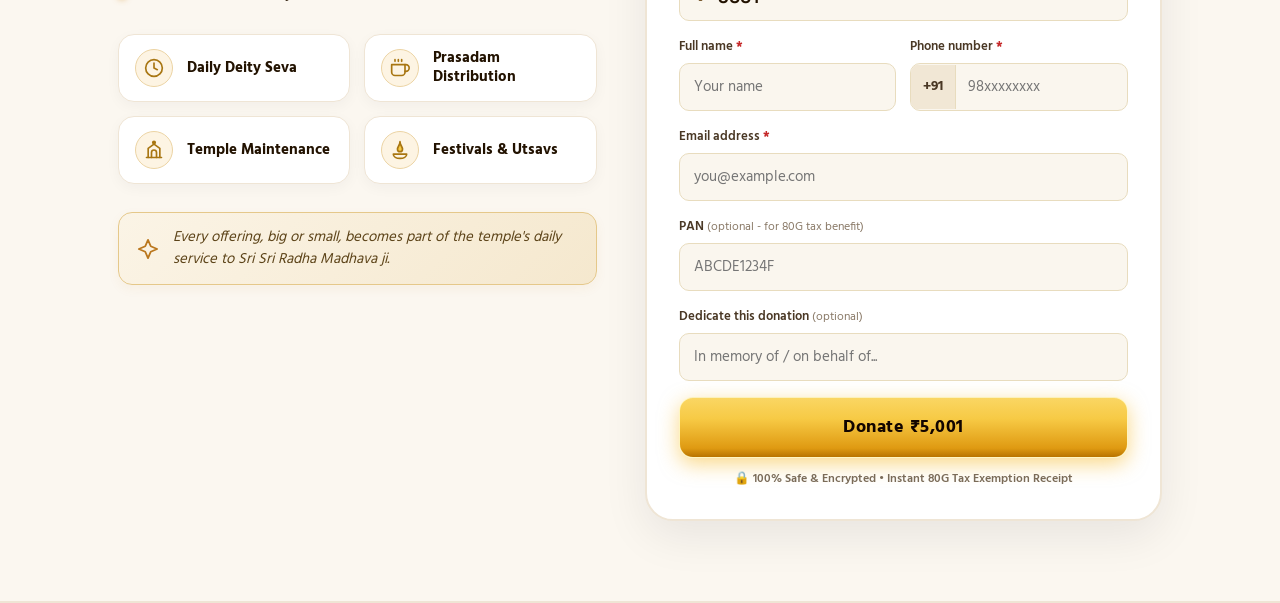
==== commit b8d3ca64: "Update" ====
--- a/index.html
+++ b/index.html
@@ -49,8 +49,7 @@
   color: #FFFFFF;
   position: relative;
   overflow: hidden;
-  padding: 28px 0 24px 0;
-  border-bottom: 3px solid #F7CA45;
+  padding: 48px 0 46px 0;
   min-height: auto;
   display: flex;
   flex-direction: column;
@@ -72,7 +71,8 @@
 .hero-brand-top-logo {
   display: inline-flex;
   align-items: center;
-  margin-bottom: 14px;
+  margin-bottom: 16px;
+  margin-left: 6px;
   transition: transform 0.35s cubic-bezier(0.34, 1.56, 0.64, 1);
 }
 
@@ -81,13 +81,13 @@
 }
 
 .hero-iskcon-logo-img {
-  height: clamp(62px, 6vw, 80px);
+  height: clamp(68px, 6.5vw, 86px);
   width: auto;
   border-radius: 50%;
   object-fit: contain;
   display: block;
-  box-shadow: 0 4px 22px rgba(0, 0, 0, 0.8), 0 0 22px rgba(247, 202, 69, 0.45);
-  border: 2px solid rgba(247, 202, 69, 0.85);
+  box-shadow: 0 6px 24px rgba(0, 0, 0, 0.75), 0 0 26px rgba(247, 202, 69, 0.55);
+  border: 2.5px solid #FFD700;
   background: #FFFFFF;
 }
 
@@ -96,30 +96,45 @@
   display: none;
 }
 
+@keyframes janmashtamiGlowPulse {
+  0%, 100% {
+    box-shadow: 0 0 20px rgba(247, 202, 69, 0.75), 0 0 45px rgba(200, 30, 30, 0.4), inset 0 1px 2px rgba(255, 239, 166, 0.6);
+    border-color: #FFD700;
+    transform: scale(1);
+  }
+  50% {
+    box-shadow: 0 0 32px rgba(255, 215, 0, 0.95), 0 0 60px rgba(247, 202, 69, 0.65), inset 0 1px 3px rgba(255, 255, 255, 0.8);
+    border-color: #FFE89C;
+    transform: scale(1.03);
+  }
+}
+
 .hero-eyebrow-text {
-  font-size: clamp(0.88rem, 1.1vw, 1.05rem);
-  color: #FFE57F;
-  font-weight: 800;
-  margin-bottom: 10px;
-  letter-spacing: 0.14em;
+  font-size: clamp(0.98rem, 1.25vw, 1.15rem);
+  color: #FFECA0;
+  font-weight: 900;
+  margin-bottom: 16px;
+  letter-spacing: 0.16em;
+  text-transform: uppercase;
   display: inline-flex;
   align-items: center;
-  gap: 8px;
-  padding: 5px 16px;
-  background: linear-gradient(135deg, rgba(247, 202, 69, 0.22) 0%, rgba(3, 14, 38, 0.85) 100%);
-  border: 1.4px solid rgba(247, 202, 69, 0.85);
+  gap: 10px;
+  padding: 8px 24px;
+  background: linear-gradient(135deg, rgba(160, 20, 20, 0.88) 0%, rgba(100, 10, 10, 0.92) 50%, rgba(35, 5, 5, 0.95) 100%);
+  border: 2px solid #FFD700;
   border-radius: 30px;
-  backdrop-filter: blur(10px);
-  -webkit-backdrop-filter: blur(10px);
-  box-shadow: 0 0 20px rgba(247, 202, 69, 0.40), inset 0 1px 2px rgba(255, 239, 166, 0.5);
-  text-shadow: 0 2px 8px rgba(0,0,0,0.95), 0 0 15px rgba(247,202,69,0.8);
+  backdrop-filter: blur(12px);
+  -webkit-backdrop-filter: blur(12px);
+  text-shadow: 0 2px 8px rgba(0,0,0,0.95), 0 0 14px rgba(247,202,69,0.7);
   transition: all 0.3s ease;
+  animation: janmashtamiGlowPulse 2.4s ease-in-out infinite;
+  position: relative;
 }
 
 .hero-eyebrow-text:hover {
-  border-color: #FFE89C;
-  box-shadow: 0 0 26px rgba(247, 202, 69, 0.65), inset 0 1px 3px rgba(255, 255, 255, 0.6);
-  transform: translateY(-1px);
+  box-shadow: 0 0 40px rgba(255, 215, 0, 1), 0 0 70px rgba(247, 202, 69, 0.7);
+  transform: translateY(-2px) scale(1.05);
+  animation-play-state: paused;
 }
 
 .hero-main-title {
@@ -328,26 +343,40 @@
 }
 
 /* ============================================================
-   ULTRA-ROYAL FLOATING TRUST CARD BANNER (EXACT TO SCREENSHOT)
+   ULTRA-ROYAL TRUST BANNER SECTION (DIRECTLY BELOW HERO)
    ============================================================ */
+.hero-trust-bar-section {
+  background: #FAF2DC;
+  padding: 22px 0;
+  position: relative;
+  z-index: 10;
+  border-top: 1.5px solid #E5CE98;
+  border-bottom: 2px solid #DEC384;
+  box-shadow: 0 4px 16px rgba(0, 0, 0, 0.04);
+}
+
 .hero-floating-trust-card {
-  background:
-    radial-gradient(ellipse at 50% 0%, rgba(247, 202, 69, 0.18) 0%, rgba(3, 10, 30, 0.95) 55%, rgba(2, 7, 22, 0.98) 100%);
-  border: 1.5px solid rgba(247, 202, 69, 0.75);
+  background: linear-gradient(180deg, #FFFFFF 0%, #FFFEFA 60%, #FFFDF5 100%);
+  border: 1.8px solid #E0BF6A;
   border-radius: 18px;
-  padding: 14px 28px;
+  padding: 16px 28px;
   box-shadow:
-    0 10px 40px rgba(0, 0, 0, 0.8),
-    0 0 30px rgba(247, 202, 69, 0.15),
-    inset 0 1px 0 rgba(255, 239, 166, 0.3),
-    inset 0 0 20px rgba(247, 202, 69, 0.06);
+    0 10px 30px rgba(184, 134, 11, 0.12),
+    0 3px 10px rgba(0, 0, 0, 0.04),
+    inset 0 1px 0 #FFFFFF;
   position: relative;
   z-index: 5;
   overflow: hidden;
-  backdrop-filter: blur(16px);
-  -webkit-backdrop-filter: blur(16px);
-  transition: box-shadow 0.4s ease;
-  margin-top: 20px;
+  transition: all 0.35s ease;
+  margin: 0;
+}
+
+.hero-floating-trust-card:hover {
+  box-shadow:
+    0 14px 40px rgba(184, 134, 11, 0.18),
+    0 4px 14px rgba(0, 0, 0, 0.06),
+    inset 0 1px 0 #FFFFFF;
+  border-color: #D4A836;
 }
 
 .hero-floating-trust-card::before {
@@ -358,9 +387,9 @@
   background: linear-gradient(
     90deg,
     transparent 0%,
-    rgba(255, 239, 166, 0.05) 40%,
-    rgba(247, 202, 69, 0.12) 50%,
-    rgba(255, 239, 166, 0.05) 60%,
+    rgba(255, 255, 255, 0.5) 40%,
+    rgba(247, 202, 69, 0.18) 50%,
+    rgba(255, 255, 255, 0.5) 60%,
     transparent 100%
   );
   transform: skewX(-18deg);
@@ -377,11 +406,11 @@
 /* L-Shaped Gold Corner Brackets */
 .gold-l-corner {
   position: absolute;
-  width: 38px;
-  height: 38px;
+  width: 36px;
+  height: 36px;
   pointer-events: none;
   z-index: 6;
-  filter: drop-shadow(0 0 6px rgba(247,202,69,0.7));
+  filter: drop-shadow(0 1px 3px rgba(184,134,11,0.4));
 }
 
 .corner-tl-bracket { top: 6px; left: 6px; }
@@ -400,7 +429,7 @@
   display: flex;
   align-items: center;
   gap: 14px;
-  padding: 10px 18px;
+  padding: 10px 20px;
   position: relative;
   transition: all 0.35s cubic-bezier(0.4, 0, 0.2, 1);
   min-width: 0;
@@ -415,16 +444,16 @@
   width: 1.5px;
   background: linear-gradient(to bottom,
     transparent 0%,
-    rgba(247, 202, 69, 0.55) 30%,
-    rgba(247, 202, 69, 0.55) 70%,
+    #E0BF6A 30%,
+    #E0BF6A 70%,
     transparent 100%);
 }
 
 .trust-col-item:last-child::after { display: none; }
 
 .trust-col-item:hover {
-  background: rgba(247, 202, 69, 0.05);
-  border-radius: 10px;
+  background: rgba(247, 202, 69, 0.08);
+  border-radius: 12px;
 }
 
 .trust-col-item:first-child { padding-left: 10px; }
@@ -447,16 +476,14 @@
   object-fit: contain;
   position: relative;
   z-index: 1;
-  filter:
-    drop-shadow(0 0 10px rgba(247, 202, 69, 0.75))
-    drop-shadow(0 3px 8px rgba(0, 0, 0, 0.8));
+  filter: drop-shadow(0 3px 8px rgba(184, 134, 11, 0.35));
   flex-shrink: 0;
   transition: transform 0.4s cubic-bezier(0.34, 1.56, 0.64, 1);
 }
 
 .trust-col-item:hover .trust-ornate-badge-img {
-  transform: scale(1.1);
-  filter: drop-shadow(0 0 20px rgba(247, 202, 69, 0.95)) drop-shadow(0 4px 12px rgba(0, 0, 0, 0.9));
+  transform: scale(1.08);
+  filter: drop-shadow(0 4px 12px rgba(184, 134, 11, 0.5));
 }
 
 .trust-text-block {
@@ -465,41 +492,37 @@
 }
 
 .trust-col-num {
-  font-size: clamp(1.35rem, 1.8vw, 1.85rem);
+  font-size: clamp(1.45rem, 1.9vw, 2rem);
   font-weight: 800;
   line-height: 1.1;
-  font-family: 'Rozha One', 'Noto Serif Devanagari', serif;
-  margin-bottom: 3px;
-  background: linear-gradient(170deg,
-    #FFFFFF 0%,
-    #FFF5C0 25%,
-    #FFE060 50%,
-    #F7CA45 75%,
-    #C48800 100%
-  );
-  -webkit-background-clip: text;
-  -webkit-text-fill-color: transparent;
-  filter: drop-shadow(0 2px 6px rgba(0, 0, 0, 0.95)) drop-shadow(0 0 14px rgba(247,202,69,0.35));
+  font-family: 'Playfair Display', serif;
+  margin-bottom: 2px;
+  color: #B45309;
   letter-spacing: -0.01em;
   white-space: nowrap;
+  text-shadow: none !important;
+  filter: none !important;
+  -webkit-text-fill-color: initial !important;
 }
 
 .trust-col-title-bold {
-  font-size: clamp(0.78rem, 0.95vw, 0.92rem);
+  font-size: clamp(0.85rem, 1vw, 0.96rem);
   font-weight: 700;
-  color: #FFFFFF;
+  color: #0F172A;
   line-height: 1.3;
   margin-bottom: 2px;
-  text-shadow: 0 2px 6px rgba(0, 0, 0, 0.95);
-  font-family: 'Hind', 'Noto Serif Devanagari', sans-serif;
+  font-family: 'Hind', sans-serif;
+  text-shadow: none !important;
+  filter: none !important;
 }
 
 .trust-col-subtext {
-  font-size: clamp(0.68rem, 0.78vw, 0.76rem);
-  color: #94A3B8;
-  line-height: 1.25;
-  text-shadow: 0 1px 4px rgba(0, 0, 0, 0.9);
-  opacity: 0.92;
+  font-size: clamp(0.72rem, 0.82vw, 0.80rem);
+  color: #475569;
+  line-height: 1.3;
+  font-family: 'Hind', sans-serif;
+  text-shadow: none !important;
+  filter: none !important;
 }
 
 /* ---------------- SECTION ORNAMENT HEADER ---------------- */
@@ -2331,12 +2354,13 @@
     background:
       linear-gradient(90deg, rgba(2, 8, 24, 0.92) 0%, rgba(2, 8, 24, 0.72) 48%, rgba(2, 8, 24, 0.20) 78%, transparent 100%),
       url('assets/janmashtami_hero_krishna.jpg?v=20260820_09') 82% center / cover no-repeat;
-    padding: 26px 0 22px 0;
+    padding: 38px 0 34px 0;
   }
   .hero-content-left { max-width: 480px; }
   .hero-main-title { font-size: clamp(2.3rem, 4.2vw, 3.2rem); }
   .hero-brand-top-logo { margin-bottom: 10px; }
-  .hero-floating-trust-card { padding: 12px 18px; margin-top: 18px; }
+  .hero-trust-bar-section { padding: 14px 0; }
+  .hero-floating-trust-card { padding: 12px 18px; margin: 0; }
   .trust-three-cols-grid { gap: 6px; }
   .cards-three-column-grid { grid-template-columns: repeat(2, 1fr); gap: 20px; max-width: 850px; }
   .exact-impact-four-grid { grid-template-columns: repeat(2, 1fr); gap: 20px; }
@@ -2401,7 +2425,7 @@
     background:
       linear-gradient(180deg, rgba(2, 8, 24, 0.60) 0%, rgba(2, 8, 24, 0.28) 25%, rgba(2, 8, 24, 0.65) 60%, rgba(2, 7, 22, 0.98) 100%),
       url('assets/janmashtami_hero_krishna.jpg?v=20260820_09') 78% 18% / cover no-repeat;
-    padding: 26px 0 20px 0;
+    padding: 34px 0 30px 0;
     min-height: auto;
   }
   .hero-content-left { max-width: 100%; text-align: center; align-items: center; padding-bottom: 6px; }
@@ -2411,7 +2435,8 @@
   .hero-main-title { align-items: center; font-size: clamp(2.3rem, 5.5vw, 3rem); line-height: 1.2; }
   .hero-main-desc { margin-left: auto; margin-right: auto; text-align: center; max-width: 480px; font-size: 0.98rem; }
   .hero-buttons-row { justify-content: center; }
-  .hero-floating-trust-card { margin-top: 16px; padding: 10px 16px; border-radius: 14px; }
+  .hero-trust-bar-section { padding: 14px 0; }
+  .hero-floating-trust-card { margin: 0 auto; padding: 12px 16px; border-radius: 14px; max-width: 700px; }
   .trust-three-cols-grid { grid-template-columns: 1fr 1fr 1fr; gap: 0; }
   .trust-col-item { padding: 8px 10px !important; }
   .trust-col-item::after { display: none; }
@@ -2422,20 +2447,20 @@
 @media (max-width: 640px) {
   .hero-full-bg-section {
     background:
-      linear-gradient(180deg, rgba(2, 8, 24, 0.70) 0%, rgba(2, 8, 24, 0.22) 22%, rgba(2, 8, 24, 0.38) 48%, rgba(2, 7, 22, 0.98) 100%),
+      linear-gradient(180deg, rgba(2, 8, 24, 0.70) 0%, rgba(2, 8, 24, 0.22) 22%, rgba(2, 8, 24, 0.40) 50%, rgba(2, 7, 22, 0.98) 100%),
       url('assets/janmashtami_hero_krishna.jpg?v=20260820_09') 80% 20% / cover no-repeat;
-    padding: 18px 0 16px 0;
+    padding: 26px 0 24px 0;
   }
   .hero-brand-top-logo { margin: 0 auto 8px auto; }
   .hero-iskcon-logo-img { height: 58px !important; }
-  .hero-eyebrow-text { font-size: 0.90rem; font-weight: 700; margin-bottom: 6px; }
-  .hero-main-title { font-size: 2.15rem !important; line-height: 1.18; margin-bottom: 8px; }
+  .hero-eyebrow-text { font-size: 0.90rem; font-weight: 700; margin-bottom: 8px; }
+  .hero-main-title { font-size: 2.15rem !important; line-height: 1.18; margin-bottom: 10px; }
   .hero-main-desc { 
     font-size: 0.88rem; 
     line-height: 1.5; 
     color: #F1F5F9;
     text-shadow: 0 2px 10px rgba(0,0,0,1), 0 0 20px rgba(0,0,0,0.95);
-    margin-bottom: 14px;
+    margin-bottom: 16px;
     margin-left: auto;
     margin-right: auto;
     text-align: center;
@@ -2444,16 +2469,16 @@
   .hero-buttons-row { 
     display: flex; 
     flex-direction: column; 
-    gap: 8px; 
+    gap: 10px; 
     width: 100%; 
     max-width: 320px; 
-    margin: 0 auto 12px auto; 
+    margin: 0 auto; 
   }
   .btn-pill-gold, .btn-pill-dark { 
     width: 100%; 
     justify-content: center; 
-    padding: 11px 18px; 
-    font-size: 0.92rem; 
+    padding: 12px 18px; 
+    font-size: 0.94rem; 
     border-radius: 30px;
     gap: 8px;
     white-space: nowrap;
@@ -2464,15 +2489,14 @@
   .btn-pill-dark .btn-circle-icon svg { width: 16px; height: 16px; }
   .btn-arrow-icon { display: inline-block; }
   
-  /* Compact 1-Row Royal Trust Banner on Mobile */
+  /* Trust Banner Section on Mobile */
+  .hero-trust-bar-section { padding: 10px 0; }
   .hero-floating-trust-card { 
-    margin-top: 8px; 
+    margin: 0 auto; 
     padding: 8px 10px; 
     border-radius: 12px; 
     width: 100%;
-    max-width: 380px;
-    margin-left: auto;
-    margin-right: auto;
+    max-width: 420px;
   }
   .trust-three-cols-grid { 
     display: grid !important; 
@@ -2485,14 +2509,14 @@
     text-align: center !important;
     padding: 4px 2px !important;
     gap: 3px !important;
-    border-right: 1px solid rgba(247,202,69,0.3) !important;
+    border-right: 1px solid rgba(224, 191, 106, 0.6) !important;
     border-bottom: none !important;
   }
   .trust-col-item:last-child { border-right: none !important; }
   .trust-badge-wrap { width: 28px; height: 28px; }
   .trust-ornate-badge-img { width: 28px; height: 28px; }
-  .trust-col-num { font-size: 0.92rem; font-weight: 800; line-height: 1.1; }
-  .trust-col-title-bold { font-size: 0.68rem; line-height: 1.15; }
+  .trust-col-num { font-size: 0.94rem; font-weight: 800; line-height: 1.1; color: #B45309; }
+  .trust-col-title-bold { font-size: 0.68rem; line-height: 1.15; color: #0F172A; }
   .trust-col-subtext { display: none !important; }
   .gold-l-corner { width: 20px; height: 20px; }
   .corner-tl-bracket { top: 3px; left: 3px; }
@@ -2515,20 +2539,20 @@
 @media (max-width: 480px) {
   .hero-full-bg-section {
     background:
-      linear-gradient(180deg, rgba(2, 8, 24, 0.68) 0%, rgba(2, 8, 24, 0.20) 20%, rgba(2, 8, 24, 0.36) 46%, rgba(2, 7, 22, 0.98) 100%),
+      linear-gradient(180deg, rgba(2, 8, 24, 0.68) 0%, rgba(2, 8, 24, 0.20) 20%, rgba(2, 8, 24, 0.38) 48%, rgba(2, 7, 22, 0.98) 100%),
       url('assets/janmashtami_hero_krishna.jpg?v=20260820_09') 80% 18% / cover no-repeat;
-    padding: 16px 0 14px 0;
+    padding: 22px 0 20px 0;
   }
   .hero-brand-top-logo { margin: 0 auto 6px auto; }
   .hero-iskcon-logo-img { height: 52px !important; }
-  .hero-eyebrow-text { font-size: 0.84rem; font-weight: 700; margin-bottom: 5px; }
-  .hero-main-title { font-size: 1.95rem !important; line-height: 1.16; margin-bottom: 6px; }
+  .hero-eyebrow-text { font-size: 0.84rem; font-weight: 700; margin-bottom: 6px; padding: 6px 16px; }
+  .hero-main-title { font-size: 1.95rem !important; line-height: 1.16; margin-bottom: 8px; }
   .hero-main-desc { 
     font-size: 0.84rem; 
     line-height: 1.45; 
     color: #F1F5F9;
     text-shadow: 0 2px 10px rgba(0,0,0,1), 0 0 20px rgba(0,0,0,0.95);
-    margin-bottom: 12px;
+    margin-bottom: 14px;
     margin-left: auto;
     margin-right: auto;
     text-align: center;
@@ -2540,11 +2564,11 @@
     gap: 8px; 
     width: 100%; 
     max-width: 300px; 
-    margin: 0 auto 10px auto; 
+    margin: 0 auto; 
   }
   .btn-pill-gold, .btn-pill-dark { 
-    padding: 10px 16px; 
-    font-size: 0.88rem; 
+    padding: 11px 16px; 
+    font-size: 0.90rem; 
     border-radius: 28px;
     gap: 8px;
     white-space: nowrap;
@@ -2557,16 +2581,17 @@
   .btn-pill-dark .btn-circle-icon svg { width: 15px; height: 15px; }
   .btn-arrow-icon { display: inline-block; font-size: 1rem; }
   
+  .hero-trust-bar-section { padding: 8px 0; }
   .hero-floating-trust-card { 
     padding: 6px 8px; 
-    margin-top: 6px; 
+    margin: 0 auto; 
     border-radius: 10px; 
-    max-width: 330px;
+    max-width: 350px;
   }
   .trust-badge-wrap { width: 24px; height: 24px; }
   .trust-ornate-badge-img { width: 24px; height: 24px; }
-  .trust-col-num { font-size: 0.85rem; font-weight: 800; }
-  .trust-col-title-bold { font-size: 0.62rem; line-height: 1.1; }
+  .trust-col-num { font-size: 0.88rem; font-weight: 800; }
+  .trust-col-title-bold { font-size: 0.64rem; line-height: 1.1; color: #0B2545; }
   .trust-col-subtext { display: none !important; }
   .gold-l-corner { width: 16px; height: 16px; }
   .corner-tl-bracket { top: 2px; left: 2px; }
@@ -2643,7 +2668,7 @@
           <path d="M13 19 Q8 20 6 24" stroke="url(#pankhGrad)" stroke-width="1.2" stroke-linecap="round"/>
           <path d="M23 19 Q28 20 30 24" stroke="url(#pankhGrad)" stroke-width="1.2" stroke-linecap="round"/>
         </svg>
-        <span id="heroEyebrowText" style="text-transform: uppercase; font-size: 0.95em; letter-spacing: 0.14em; font-family: 'Hind', sans-serif; font-style: normal; font-weight: 800; color: #FFE57F;">This Janmashtami</span>
+        <span id="heroEyebrowText" style="text-transform: uppercase; font-size: 0.98em; letter-spacing: 0.16em; font-family: 'Hind', sans-serif; font-style: normal; font-weight: 800; color: #FFECA0; text-shadow: 0 1px 4px rgba(0,0,0,0.8), 0 0 10px rgba(247,202,69,0.8);">This Janmashtami</span>
       </div>
       <h1 class="hero-main-title">
         <span class="hero-title-line1" id="heroTitleLine1">Serve <span class="hero-text-gold">Lord Krishna,</span></span>
@@ -2686,7 +2711,13 @@
       
     </div>
 
-    <!-- IMPRESSIVE ROYAL FLOATING TRUST BANNER (EXACT REPLICA MATCHING SCREENSHOT) -->
+  </div>
+</section>
+
+<!-- ROYAL TRUST BANNER SECTION (DIRECTLY BELOW HERO SECTION) -->
+<section class="hero-trust-bar-section">
+  <div class="wrap">
+    
     <div class="hero-floating-trust-card">
       
       <!-- 4 Golden Metallic L-Corner Brackets -->
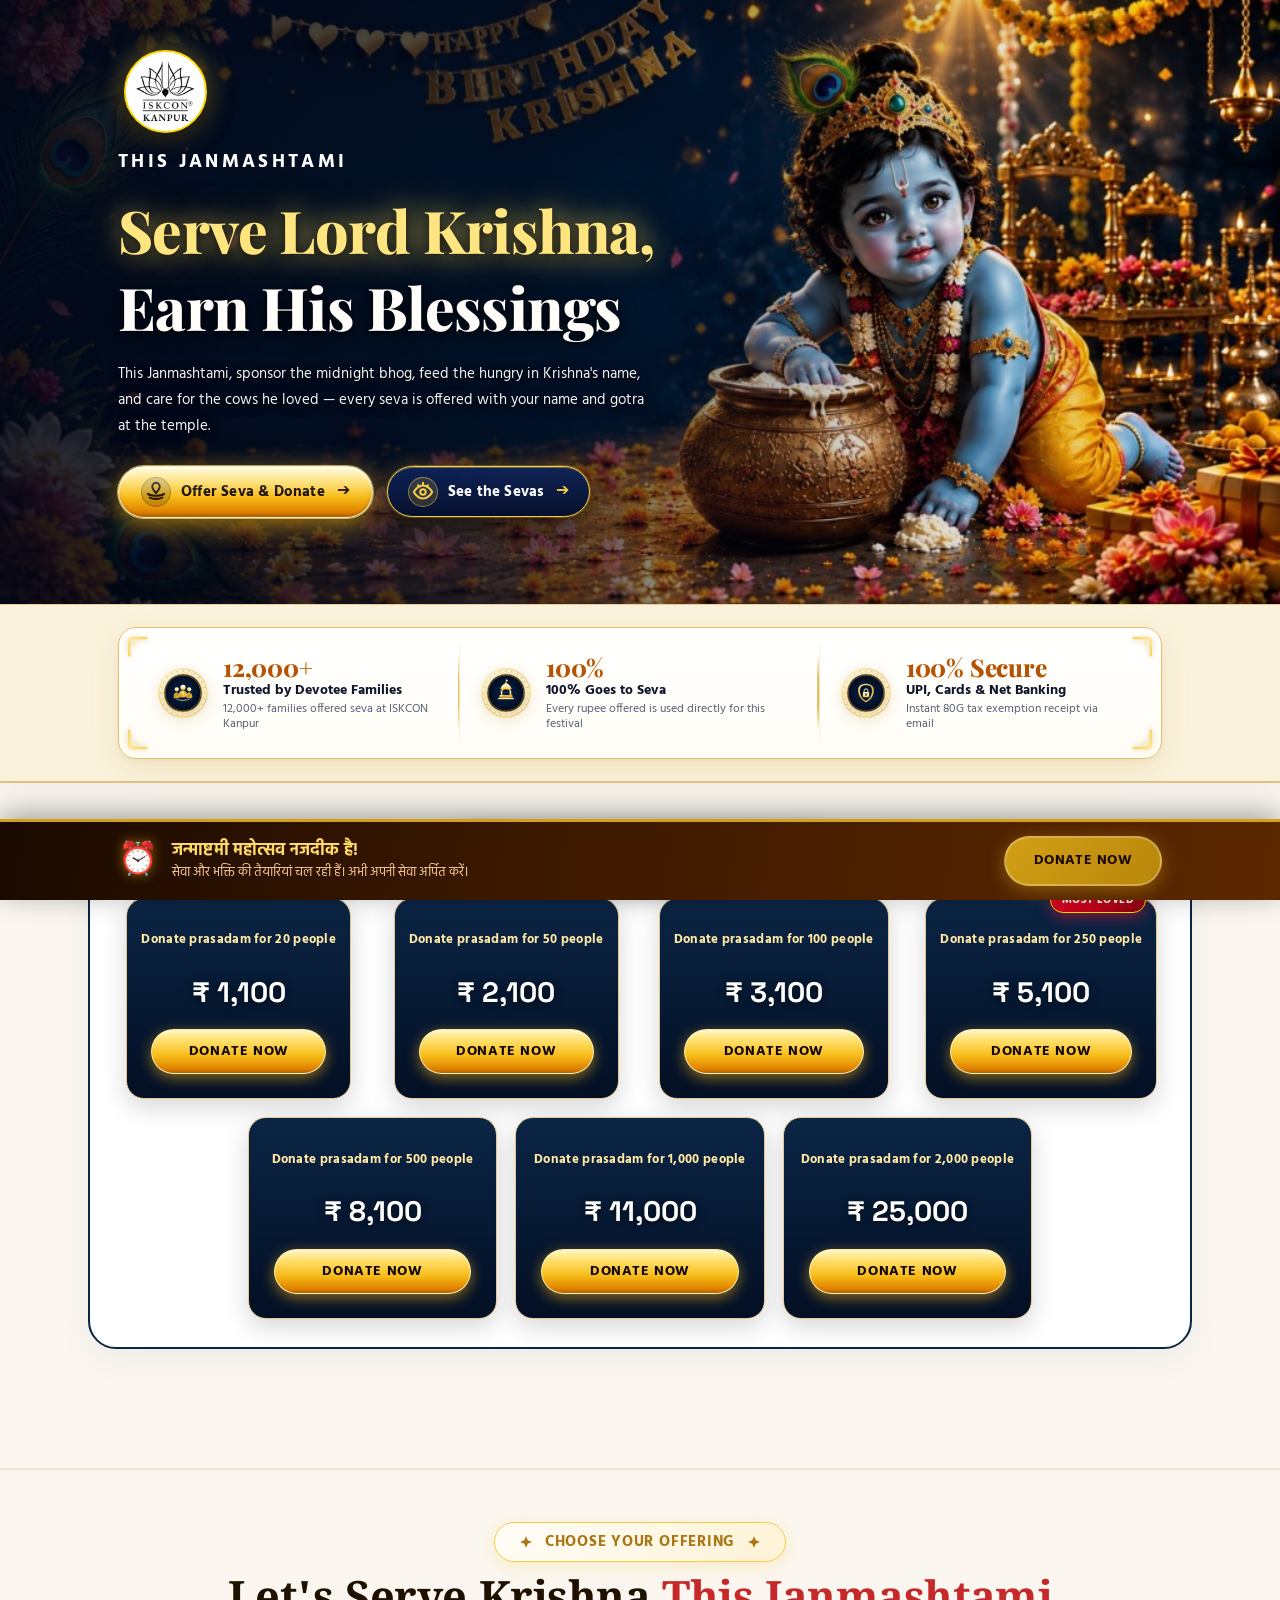
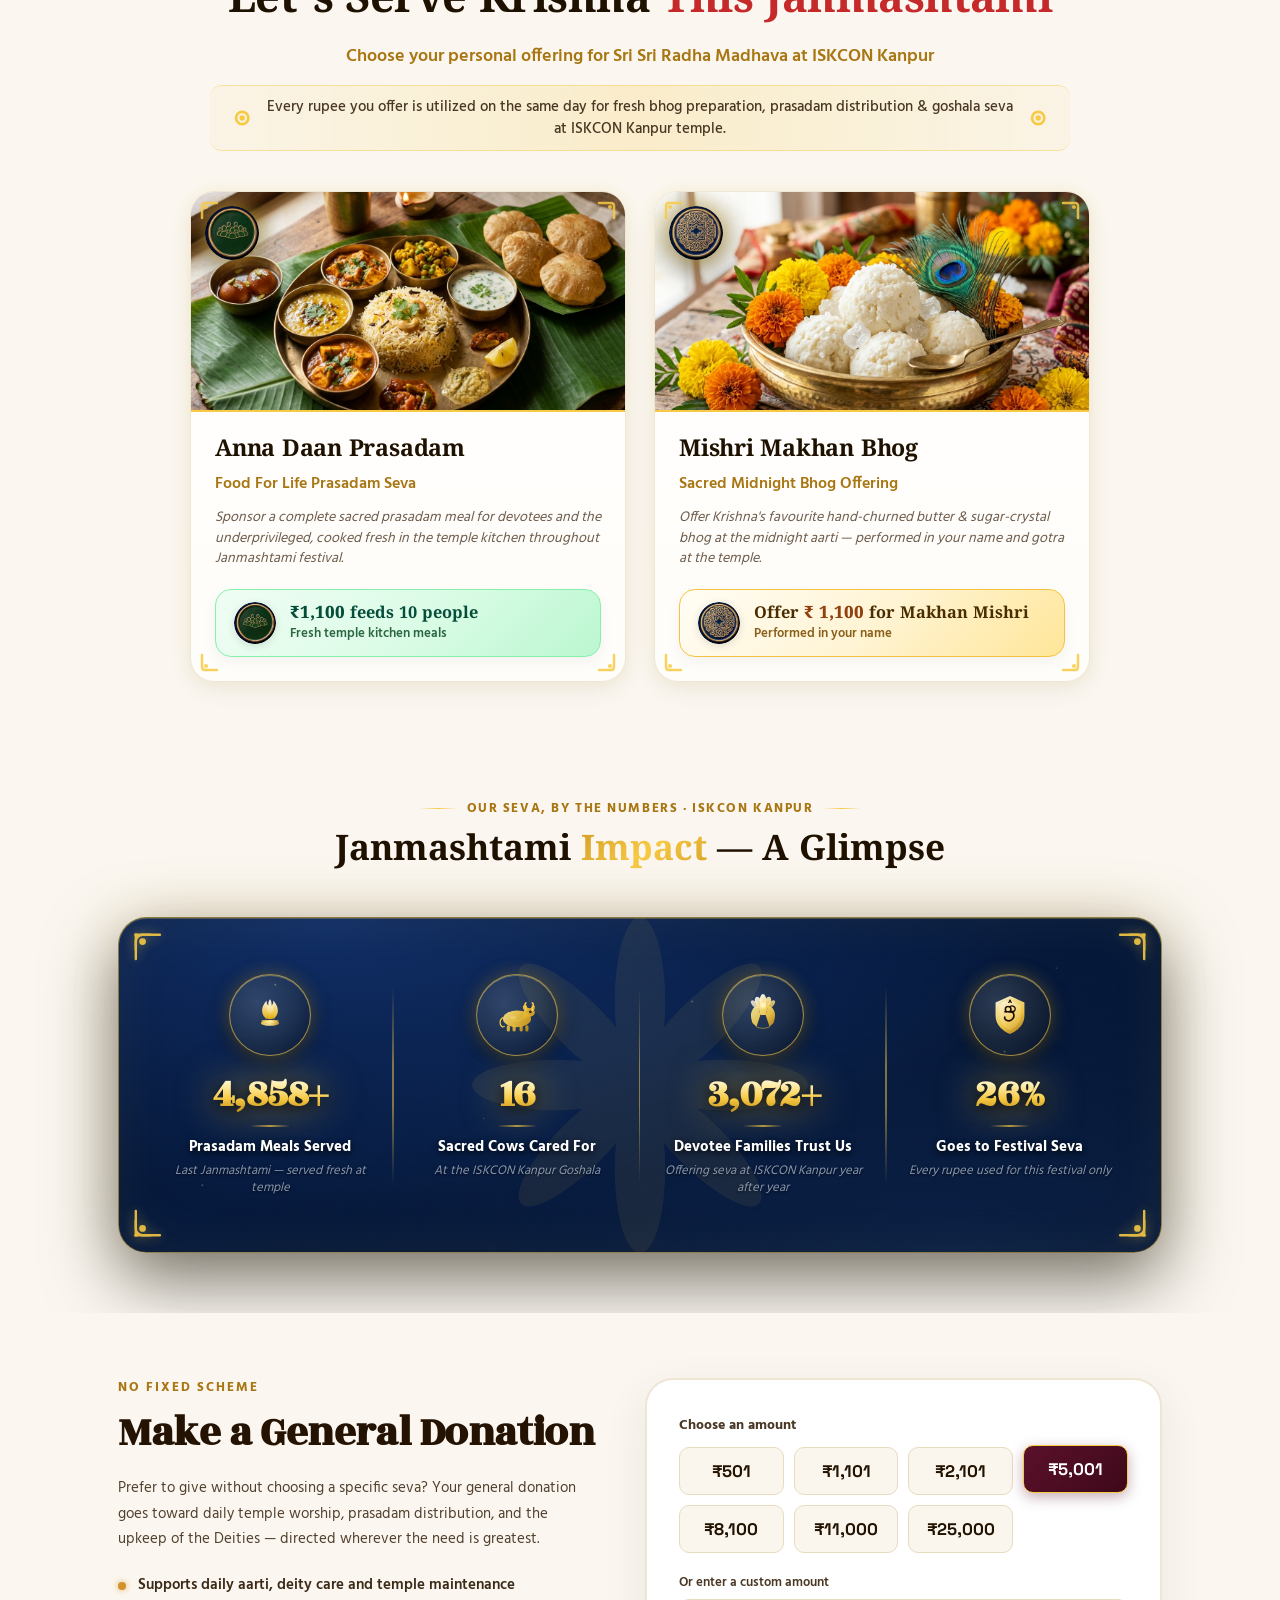
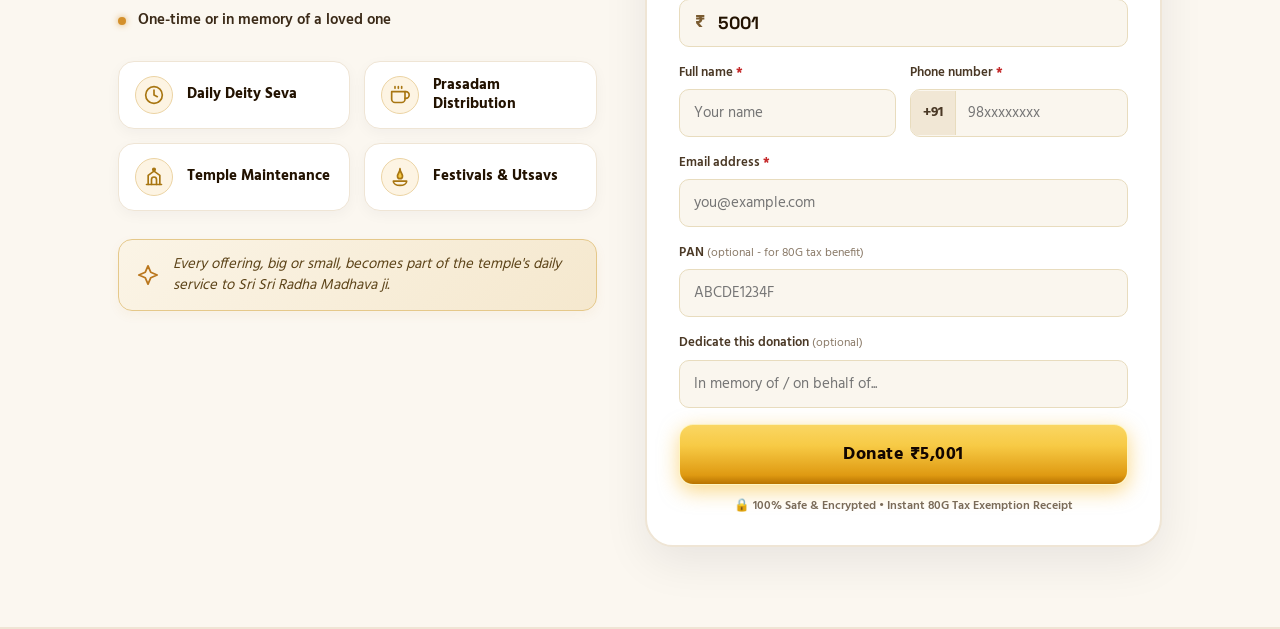
==== commit c14e05d7: "Update" ====
--- a/index.html
+++ b/index.html
@@ -49,7 +49,7 @@
   color: #FFFFFF;
   position: relative;
   overflow: hidden;
-  padding: 48px 0 46px 0;
+  padding: 50px 0 78px 0;
   min-height: auto;
   display: flex;
   flex-direction: column;
@@ -96,76 +96,85 @@
   display: none;
 }
 
-@keyframes janmashtamiGlowPulse {
+@keyframes janmashtamiShimmerGlow {
   0%, 100% {
-    box-shadow: 0 0 20px rgba(247, 202, 69, 0.75), 0 0 45px rgba(200, 30, 30, 0.4), inset 0 1px 2px rgba(255, 239, 166, 0.6);
-    border-color: #FFD700;
-    transform: scale(1);
+    color: #FFE680;
+    text-shadow: 
+      0 0 16px rgba(255, 215, 0, 0.9),
+      0 0 35px rgba(247, 188, 24, 0.6),
+      0 2px 8px rgba(0, 0, 0, 0.95);
+    transform: translateY(0);
   }
   50% {
-    box-shadow: 0 0 32px rgba(255, 215, 0, 0.95), 0 0 60px rgba(247, 202, 69, 0.65), inset 0 1px 3px rgba(255, 255, 255, 0.8);
-    border-color: #FFE89C;
-    transform: scale(1.03);
+    color: #FFFDF0;
+    text-shadow: 
+      0 0 25px rgba(255, 240, 160, 1),
+      0 0 50px rgba(255, 215, 0, 0.95),
+      0 0 75px rgba(247, 188, 24, 0.6),
+      0 2px 10px rgba(0, 0, 0, 0.95);
+    transform: translateY(-1px);
   }
 }
 
 .hero-eyebrow-text {
-  font-size: clamp(0.98rem, 1.25vw, 1.15rem);
-  color: #FFECA0;
+  font-size: clamp(1.15rem, 1.45vw, 1.38rem);
   font-weight: 900;
-  margin-bottom: 16px;
-  letter-spacing: 0.16em;
+  margin-bottom: 18px;
+  letter-spacing: 0.18em;
   text-transform: uppercase;
-  display: inline-flex;
-  align-items: center;
-  gap: 10px;
-  padding: 8px 24px;
-  background: linear-gradient(135deg, rgba(160, 20, 20, 0.88) 0%, rgba(100, 10, 10, 0.92) 50%, rgba(35, 5, 5, 0.95) 100%);
-  border: 2px solid #FFD700;
-  border-radius: 30px;
-  backdrop-filter: blur(12px);
-  -webkit-backdrop-filter: blur(12px);
-  text-shadow: 0 2px 8px rgba(0,0,0,0.95), 0 0 14px rgba(247,202,69,0.7);
+  display: inline-block;
+  background: transparent !important;
+  border: none !important;
+  box-shadow: none !important;
+  padding: 0 !important;
+  backdrop-filter: none !important;
+  -webkit-backdrop-filter: none !important;
+  animation: janmashtamiShimmerGlow 2.5s ease-in-out infinite;
+  font-family: 'Hind', sans-serif;
   transition: all 0.3s ease;
-  animation: janmashtamiGlowPulse 2.4s ease-in-out infinite;
-  position: relative;
 }
 
 .hero-eyebrow-text:hover {
-  box-shadow: 0 0 40px rgba(255, 215, 0, 1), 0 0 70px rgba(247, 202, 69, 0.7);
-  transform: translateY(-2px) scale(1.05);
-  animation-play-state: paused;
+  transform: scale(1.05);
+  color: #FFFFFF;
+  text-shadow: 
+    0 0 25px rgba(255, 255, 255, 1),
+    0 0 55px rgba(255, 215, 0, 1);
 }
 
 .hero-main-title {
   font-size: clamp(2.6rem, 4.6vw, 3.8rem);
   font-weight: 800;
-  line-height: 1.18;
-  margin-bottom: 16px;
+  line-height: 1.2;
+  margin-bottom: 20px;
   letter-spacing: -0.01em;
   font-family: 'Playfair Display', 'Rozha One', serif;
   display: flex;
   flex-direction: column;
 }
 
-/* Line 1: Serve (White) + Lord Krishna, (Gold) */
+/* Line 1: Serve Lord Krishna, (Light Yellow Glow with spacing below) */
 .hero-main-title .hero-title-line1 {
   display: block;
   font-family: 'Playfair Display', serif;
   font-weight: 800;
-  color: #FFFDF9;
-  text-shadow: 0 3px 18px rgba(0, 0, 0, 0.95), 0 1px 3px rgba(0, 0, 0, 0.85);
+  color: #FFE57F;
+  margin-bottom: 6px;
+  text-shadow: 
+    0 2px 14px rgba(0, 0, 0, 0.95),
+    0 0 22px rgba(255, 229, 127, 0.65),
+    0 0 45px rgba(247, 188, 24, 0.4);
 }
 
 .hero-main-title .hero-text-gold {
   font-family: 'Playfair Display', serif;
   font-weight: 800;
-  color: #FFD23F;
+  color: #FFE57F;
   display: inline-block;
   text-shadow: 
-    0 2px 10px rgba(0, 0, 0, 0.95),
-    0 0 24px rgba(255, 210, 63, 0.9),
-    0 0 45px rgba(247, 188, 24, 0.6);
+    0 2px 14px rgba(0, 0, 0, 0.95),
+    0 0 24px rgba(255, 229, 127, 0.7),
+    0 0 45px rgba(247, 188, 24, 0.4);
 }
 
 /* Line 2: Earn His Blessings (White) */
@@ -179,13 +188,13 @@
 
 .hero-main-desc {
   font-size: clamp(0.96rem, 1.1vw, 1.1rem);
-  line-height: 1.6;
+  line-height: 1.68;
   color: #F1F5F9;
-  margin-bottom: 22px;
+  margin-bottom: 26px;
   font-weight: 400;
   font-family: 'Hind', sans-serif;
   text-shadow: 0 2px 12px rgba(0,0,0,0.95), 0 1px 3px rgba(0,0,0,0.9);
-  max-width: 520px;
+  max-width: 530px;
 }
 
 /* Hero Buttons */
@@ -193,7 +202,7 @@
   display: flex;
   flex-wrap: wrap;
   align-items: center;
-  gap: 16px;
+  gap: 14px;
   margin-bottom: 0;
 }
 
@@ -201,18 +210,18 @@
   background: linear-gradient(180deg, #FFF6C4 0%, #FFDF6B 25%, #F7BC18 60%, #DF8200 90%, #B86000 100%);
   color: #120500;
   border-radius: 50px;
-  padding: 13px 28px;
+  padding: 10px 22px;
   display: inline-flex;
   align-items: center;
-  gap: 14px;
+  gap: 10px;
   text-decoration: none;
   border: 1px solid rgba(255, 248, 200, 0.9);
   box-shadow:
     0 0 0 1px rgba(255,240,150,0.6),
-    0 8px 32px rgba(247, 180, 20, 0.7),
-    0 3px 8px rgba(0,0,0,0.6),
-    inset 0 2px 2px rgba(255,255,255,0.9),
-    inset 0 -2px 4px rgba(160, 85, 0, 0.4);
+    0 6px 24px rgba(247, 180, 20, 0.65),
+    0 2px 6px rgba(0,0,0,0.5),
+    inset 0 1.5px 2px rgba(255,255,255,0.9),
+    inset 0 -2px 3px rgba(160, 85, 0, 0.4);
   cursor: pointer;
   transition: all 0.35s cubic-bezier(0.34, 1.56, 0.64, 1);
   position: relative;
@@ -246,21 +255,21 @@
 }
 
 .btn-pill-gold:hover {
-  transform: translateY(-3px) scale(1.03);
+  transform: translateY(-2px) scale(1.02);
   box-shadow:
     0 0 0 2px rgba(255,240,150,0.9),
-    0 14px 45px rgba(247, 190, 30, 0.85),
-    0 6px 16px rgba(0,0,0,0.7),
+    0 10px 35px rgba(247, 190, 30, 0.85),
+    0 4px 12px rgba(0,0,0,0.7),
     inset 0 2px 2px rgba(255,255,255,0.95);
   color: #0B0300;
 }
 
 .btn-circle-icon {
-  width: 38px;
-  height: 38px;
+  width: 30px;
+  height: 30px;
   border-radius: 50%;
-  background: rgba(20, 8, 0, 0.2);
-  border: 1.5px solid rgba(20, 8, 0, 0.25);
+  background: rgba(20, 8, 0, 0.18);
+  border: 1.2px solid rgba(20, 8, 0, 0.25);
   display: flex;
   align-items: center;
   justify-content: center;
@@ -269,7 +278,7 @@
 
 .btn-circle-icon.dark-icon-bg {
   background: rgba(247, 202, 69, 0.16);
-  border: 1.5px solid rgba(247, 202, 69, 0.5);
+  border: 1.2px solid rgba(247, 202, 69, 0.5);
 }
 
 .btn-text-col {
@@ -279,27 +288,27 @@
 }
 
 .btn-label-text {
-  font-size: 1.05rem;
-  font-weight: 800;
+  font-size: 0.95rem;
+  font-weight: 700;
   letter-spacing: 0.2px;
   line-height: 1.2;
   white-space: nowrap;
 }
 
 .btn-main-hi {
-  font-size: 1.02rem;
-  font-weight: 800;
+  font-size: 0.95rem;
+  font-weight: 700;
   line-height: 1.2;
 }
 
 .btn-sub-en {
-  font-size: 0.76rem;
+  font-size: 0.74rem;
   font-weight: 600;
   opacity: 0.88;
 }
 
 .btn-arrow-icon {
-  font-size: 1.15rem;
+  font-size: 1.02rem;
   margin-left: 2px;
   transition: transform 0.3s ease;
 }
@@ -313,20 +322,20 @@
   background: linear-gradient(180deg, rgba(12, 36, 92, 0.92) 0%, rgba(4, 15, 45, 0.98) 100%);
   color: #FFFFFF;
   border-radius: 50px;
-  padding: 12px 26px;
+  padding: 9.5px 20px;
   display: inline-flex;
   align-items: center;
-  gap: 14px;
+  gap: 10px;
   text-decoration: none;
-  border: 1.8px solid #F7CA45;
+  border: 1.6px solid #F7CA45;
   backdrop-filter: blur(16px);
   -webkit-backdrop-filter: blur(16px);
   cursor: pointer;
   transition: all 0.35s cubic-bezier(0.34, 1.56, 0.64, 1);
   box-shadow:
     0 0 0 1px rgba(247,202,69,0.25),
-    0 8px 28px rgba(0,0,0,0.7),
-    0 0 24px rgba(247,202,69,0.3),
+    0 6px 20px rgba(0,0,0,0.65),
+    0 0 18px rgba(247,202,69,0.25),
     inset 0 1px 0 rgba(247,202,69,0.4);
   font-family: 'Hind', sans-serif;
 }
@@ -1190,6 +1199,40 @@
   .seva-top-cards-grid .seva-tier-card:nth-child(7) { grid-column: span 2; }
 }
 
+@keyframes mostLovedPulse {
+  0%, 100% {
+    transform: scale(1);
+    box-shadow: 0 4px 14px rgba(220, 20, 60, 0.5), 0 0 12px rgba(255, 215, 0, 0.4);
+  }
+  50% {
+    transform: scale(1.06);
+    box-shadow: 0 6px 20px rgba(220, 20, 60, 0.75), 0 0 20px rgba(255, 215, 0, 0.7);
+  }
+}
+
+.most-loved-badge {
+  position: absolute;
+  top: -12px;
+  right: 10px;
+  background: linear-gradient(135deg, #E60026 0%, #BA0018 60%, #850010 100%);
+  color: #FFFFFF;
+  font-size: 0.70rem;
+  font-weight: 800;
+  letter-spacing: 0.05em;
+  text-transform: uppercase;
+  padding: 3.5px 11px;
+  border-radius: 20px;
+  border: 1.6px solid #FFD700;
+  box-shadow: 0 4px 14px rgba(220, 20, 60, 0.55);
+  display: inline-flex;
+  align-items: center;
+  gap: 4px;
+  z-index: 10;
+  animation: mostLovedPulse 2s ease-in-out infinite;
+  white-space: nowrap;
+  font-family: 'Hind', sans-serif;
+}
+
 .seva-tier-card {
   background: linear-gradient(180deg, #0B2545 0%, #030F24 100%);
   border: 1.5px solid #E5C88A;
@@ -2035,6 +2078,13 @@
     margin: 0 auto;
     width: 100%;
   }
+  .most-loved-badge {
+    top: -9px;
+    right: 6px;
+    font-size: 0.58rem;
+    padding: 2px 7px;
+    border-width: 1.2px;
+  }
   .seva-card-sub-label {
     font-size: 0.72rem;
     line-height: 1.22;
@@ -2354,7 +2404,7 @@
     background:
       linear-gradient(90deg, rgba(2, 8, 24, 0.92) 0%, rgba(2, 8, 24, 0.72) 48%, rgba(2, 8, 24, 0.20) 78%, transparent 100%),
       url('assets/janmashtami_hero_krishna.jpg?v=20260820_09') 82% center / cover no-repeat;
-    padding: 38px 0 34px 0;
+    padding: 42px 0 68px 0;
   }
   .hero-content-left { max-width: 480px; }
   .hero-main-title { font-size: clamp(2.3rem, 4.2vw, 3.2rem); }
@@ -2425,7 +2475,7 @@
     background:
       linear-gradient(180deg, rgba(2, 8, 24, 0.60) 0%, rgba(2, 8, 24, 0.28) 25%, rgba(2, 8, 24, 0.65) 60%, rgba(2, 7, 22, 0.98) 100%),
       url('assets/janmashtami_hero_krishna.jpg?v=20260820_09') 78% 18% / cover no-repeat;
-    padding: 34px 0 30px 0;
+    padding: 36px 0 58px 0;
     min-height: auto;
   }
   .hero-content-left { max-width: 100%; text-align: center; align-items: center; padding-bottom: 6px; }
@@ -2449,18 +2499,31 @@
     background:
       linear-gradient(180deg, rgba(2, 8, 24, 0.70) 0%, rgba(2, 8, 24, 0.22) 22%, rgba(2, 8, 24, 0.40) 50%, rgba(2, 7, 22, 0.98) 100%),
       url('assets/janmashtami_hero_krishna.jpg?v=20260820_09') 80% 20% / cover no-repeat;
-    padding: 26px 0 24px 0;
-  }
-  .hero-brand-top-logo { margin: 0 auto 8px auto; }
-  .hero-iskcon-logo-img { height: 58px !important; }
-  .hero-eyebrow-text { font-size: 0.90rem; font-weight: 700; margin-bottom: 8px; }
-  .hero-main-title { font-size: 2.15rem !important; line-height: 1.18; margin-bottom: 10px; }
+    padding: 24px 0 68px 0;
+    overflow: visible !important;
+  }
+  .hero-brand-top-logo { 
+    position: sticky;
+    top: 10px;
+    z-index: 1000;
+    margin: 0 auto 10px auto; 
+    display: flex;
+    justify-content: center;
+  }
+  .hero-iskcon-logo-img { 
+    height: 52px !important; 
+    box-shadow: 0 4px 18px rgba(0, 0, 0, 0.85), 0 0 18px rgba(247, 202, 69, 0.6);
+    border: 2px solid #FFD700;
+  }
+  .hero-eyebrow-text { font-size: 1.02rem; font-weight: 900; letter-spacing: 0.18em; margin-bottom: 12px; text-align: center; }
+  .hero-main-title { font-size: 2.15rem !important; line-height: 1.2; margin-bottom: 14px; }
+  .hero-main-title .hero-title-line1 { margin-bottom: 4px; }
   .hero-main-desc { 
     font-size: 0.88rem; 
-    line-height: 1.5; 
+    line-height: 1.55; 
     color: #F1F5F9;
     text-shadow: 0 2px 10px rgba(0,0,0,1), 0 0 20px rgba(0,0,0,0.95);
-    margin-bottom: 16px;
+    margin-bottom: 18px;
     margin-left: auto;
     margin-right: auto;
     text-align: center;
@@ -2469,24 +2532,24 @@
   .hero-buttons-row { 
     display: flex; 
     flex-direction: column; 
-    gap: 10px; 
+    gap: 8px; 
     width: 100%; 
-    max-width: 320px; 
+    max-width: 290px; 
     margin: 0 auto; 
   }
   .btn-pill-gold, .btn-pill-dark { 
     width: 100%; 
     justify-content: center; 
-    padding: 12px 18px; 
-    font-size: 0.94rem; 
+    padding: 9.5px 16px; 
+    font-size: 0.90rem; 
     border-radius: 30px;
     gap: 8px;
     white-space: nowrap;
   }
   .btn-pill-gold .btn-circle-icon,
-  .btn-pill-dark .btn-circle-icon { width: 26px; height: 26px; }
+  .btn-pill-dark .btn-circle-icon { width: 24px; height: 24px; }
   .btn-pill-gold .btn-circle-icon svg,
-  .btn-pill-dark .btn-circle-icon svg { width: 16px; height: 16px; }
+  .btn-pill-dark .btn-circle-icon svg { width: 14px; height: 14px; }
   .btn-arrow-icon { display: inline-block; }
   
   /* Trust Banner Section on Mobile */
@@ -2541,18 +2604,31 @@
     background:
       linear-gradient(180deg, rgba(2, 8, 24, 0.68) 0%, rgba(2, 8, 24, 0.20) 20%, rgba(2, 8, 24, 0.38) 48%, rgba(2, 7, 22, 0.98) 100%),
       url('assets/janmashtami_hero_krishna.jpg?v=20260820_09') 80% 18% / cover no-repeat;
-    padding: 22px 0 20px 0;
-  }
-  .hero-brand-top-logo { margin: 0 auto 6px auto; }
-  .hero-iskcon-logo-img { height: 52px !important; }
-  .hero-eyebrow-text { font-size: 0.84rem; font-weight: 700; margin-bottom: 6px; padding: 6px 16px; }
-  .hero-main-title { font-size: 1.95rem !important; line-height: 1.16; margin-bottom: 8px; }
+    padding: 20px 0 58px 0;
+    overflow: visible !important;
+  }
+  .hero-brand-top-logo { 
+    position: sticky;
+    top: 8px;
+    z-index: 1000;
+    margin: 0 auto 8px auto; 
+    display: flex;
+    justify-content: center;
+  }
+  .hero-iskcon-logo-img { 
+    height: 48px !important; 
+    box-shadow: 0 4px 16px rgba(0, 0, 0, 0.85), 0 0 16px rgba(247, 202, 69, 0.6);
+    border: 2px solid #FFD700;
+  }
+  .hero-eyebrow-text { font-size: 0.94rem; font-weight: 900; letter-spacing: 0.16em; margin-bottom: 10px; text-align: center; }
+  .hero-main-title { font-size: 1.95rem !important; line-height: 1.18; margin-bottom: 12px; }
+  .hero-main-title .hero-title-line1 { margin-bottom: 3px; }
   .hero-main-desc { 
     font-size: 0.84rem; 
-    line-height: 1.45; 
+    line-height: 1.5; 
     color: #F1F5F9;
     text-shadow: 0 2px 10px rgba(0,0,0,1), 0 0 20px rgba(0,0,0,0.95);
-    margin-bottom: 14px;
+    margin-bottom: 16px;
     margin-left: auto;
     margin-right: auto;
     text-align: center;
@@ -2563,12 +2639,12 @@
     flex-direction: column; 
     gap: 8px; 
     width: 100%; 
-    max-width: 300px; 
+    max-width: 280px; 
     margin: 0 auto; 
   }
   .btn-pill-gold, .btn-pill-dark { 
-    padding: 11px 16px; 
-    font-size: 0.90rem; 
+    padding: 9px 14px; 
+    font-size: 0.88rem; 
     border-radius: 28px;
     gap: 8px;
     white-space: nowrap;
@@ -2576,10 +2652,10 @@
     justify-content: center;
   }
   .btn-pill-gold .btn-circle-icon,
-  .btn-pill-dark .btn-circle-icon { width: 24px; height: 24px; }
+  .btn-pill-dark .btn-circle-icon { width: 22px; height: 22px; }
   .btn-pill-gold .btn-circle-icon svg,
-  .btn-pill-dark .btn-circle-icon svg { width: 15px; height: 15px; }
-  .btn-arrow-icon { display: inline-block; font-size: 1rem; }
+  .btn-pill-dark .btn-circle-icon svg { width: 13px; height: 13px; }
+  .btn-arrow-icon { display: inline-block; font-size: 0.95rem; }
   
   .hero-trust-bar-section { padding: 8px 0; }
   .hero-floating-trust-card { 
@@ -2643,32 +2719,7 @@
       </div>
       
       <div class="hero-eyebrow-text" id="heroEyebrow">
-        <svg width="22" height="22" viewBox="0 0 36 36" fill="none" style="vertical-align:middle; filter:drop-shadow(0 0 8px rgba(247,202,69,0.95)); flex-shrink:0;">
-          <defs>
-            <linearGradient id="pankhGrad" x1="0" y1="0" x2="36" y2="36" gradientUnits="userSpaceOnUse">
-              <stop offset="0%" stop-color="#FFE89C"/>
-              <stop offset="50%" stop-color="#F7CA45"/>
-              <stop offset="100%" stop-color="#A87612"/>
-            </linearGradient>
-            <radialGradient id="eyeGrad" cx="18" cy="11" r="8" gradientUnits="userSpaceOnUse">
-              <stop offset="0%" stop-color="#00E5FF"/>
-              <stop offset="40%" stop-color="#0B3C5D"/>
-              <stop offset="70%" stop-color="#F7CA45"/>
-              <stop offset="100%" stop-color="#1B5E20"/>
-            </radialGradient>
-          </defs>
-          <path d="M18 4 Q19 20 8 32" stroke="url(#pankhGrad)" stroke-width="2" stroke-linecap="round"/>
-          <ellipse cx="18" cy="11" rx="8" ry="7" fill="url(#eyeGrad)"/>
-          <ellipse cx="18" cy="11" rx="4" ry="3.5" fill="#04122B"/>
-          <circle cx="18" cy="11" r="1.8" fill="#00E5FF"/>
-          <path d="M12 9 Q6 6 4 10" stroke="url(#pankhGrad)" stroke-width="1.2" stroke-linecap="round"/>
-          <path d="M24 9 Q30 6 32 10" stroke="url(#pankhGrad)" stroke-width="1.2" stroke-linecap="round"/>
-          <path d="M11 14 Q5 13 4 17" stroke="url(#pankhGrad)" stroke-width="1.2" stroke-linecap="round"/>
-          <path d="M25 14 Q31 13 32 17" stroke="url(#pankhGrad)" stroke-width="1.2" stroke-linecap="round"/>
-          <path d="M13 19 Q8 20 6 24" stroke="url(#pankhGrad)" stroke-width="1.2" stroke-linecap="round"/>
-          <path d="M23 19 Q28 20 30 24" stroke="url(#pankhGrad)" stroke-width="1.2" stroke-linecap="round"/>
-        </svg>
-        <span id="heroEyebrowText" style="text-transform: uppercase; font-size: 0.98em; letter-spacing: 0.16em; font-family: 'Hind', sans-serif; font-style: normal; font-weight: 800; color: #FFECA0; text-shadow: 0 1px 4px rgba(0,0,0,0.8), 0 0 10px rgba(247,202,69,0.8);">This Janmashtami</span>
+        <span id="heroEyebrowText">This Janmashtami</span>
       </div>
       <h1 class="hero-main-title">
         <span class="hero-title-line1" id="heroTitleLine1">Serve <span class="hero-text-gold">Lord Krishna,</span></span>
@@ -2848,8 +2899,9 @@
           </button>
         </div>
         
-        <!-- Card 4: 250 People -->
+        <!-- Card 4: 250 People (Most Loved) -->
         <div class="seva-tier-card">
+          <div class="most-loved-badge">Most Loved</div>
           <div class="seva-card-sub-label">Donate prasadam for 250 people</div>
           <div class="seva-card-amount-val">₹ 5,100</div>
           <button type="button" class="seva-card-donate-btn" onclick="openRazorpayDonation('Donate prasadam for 250 people', 5100)">
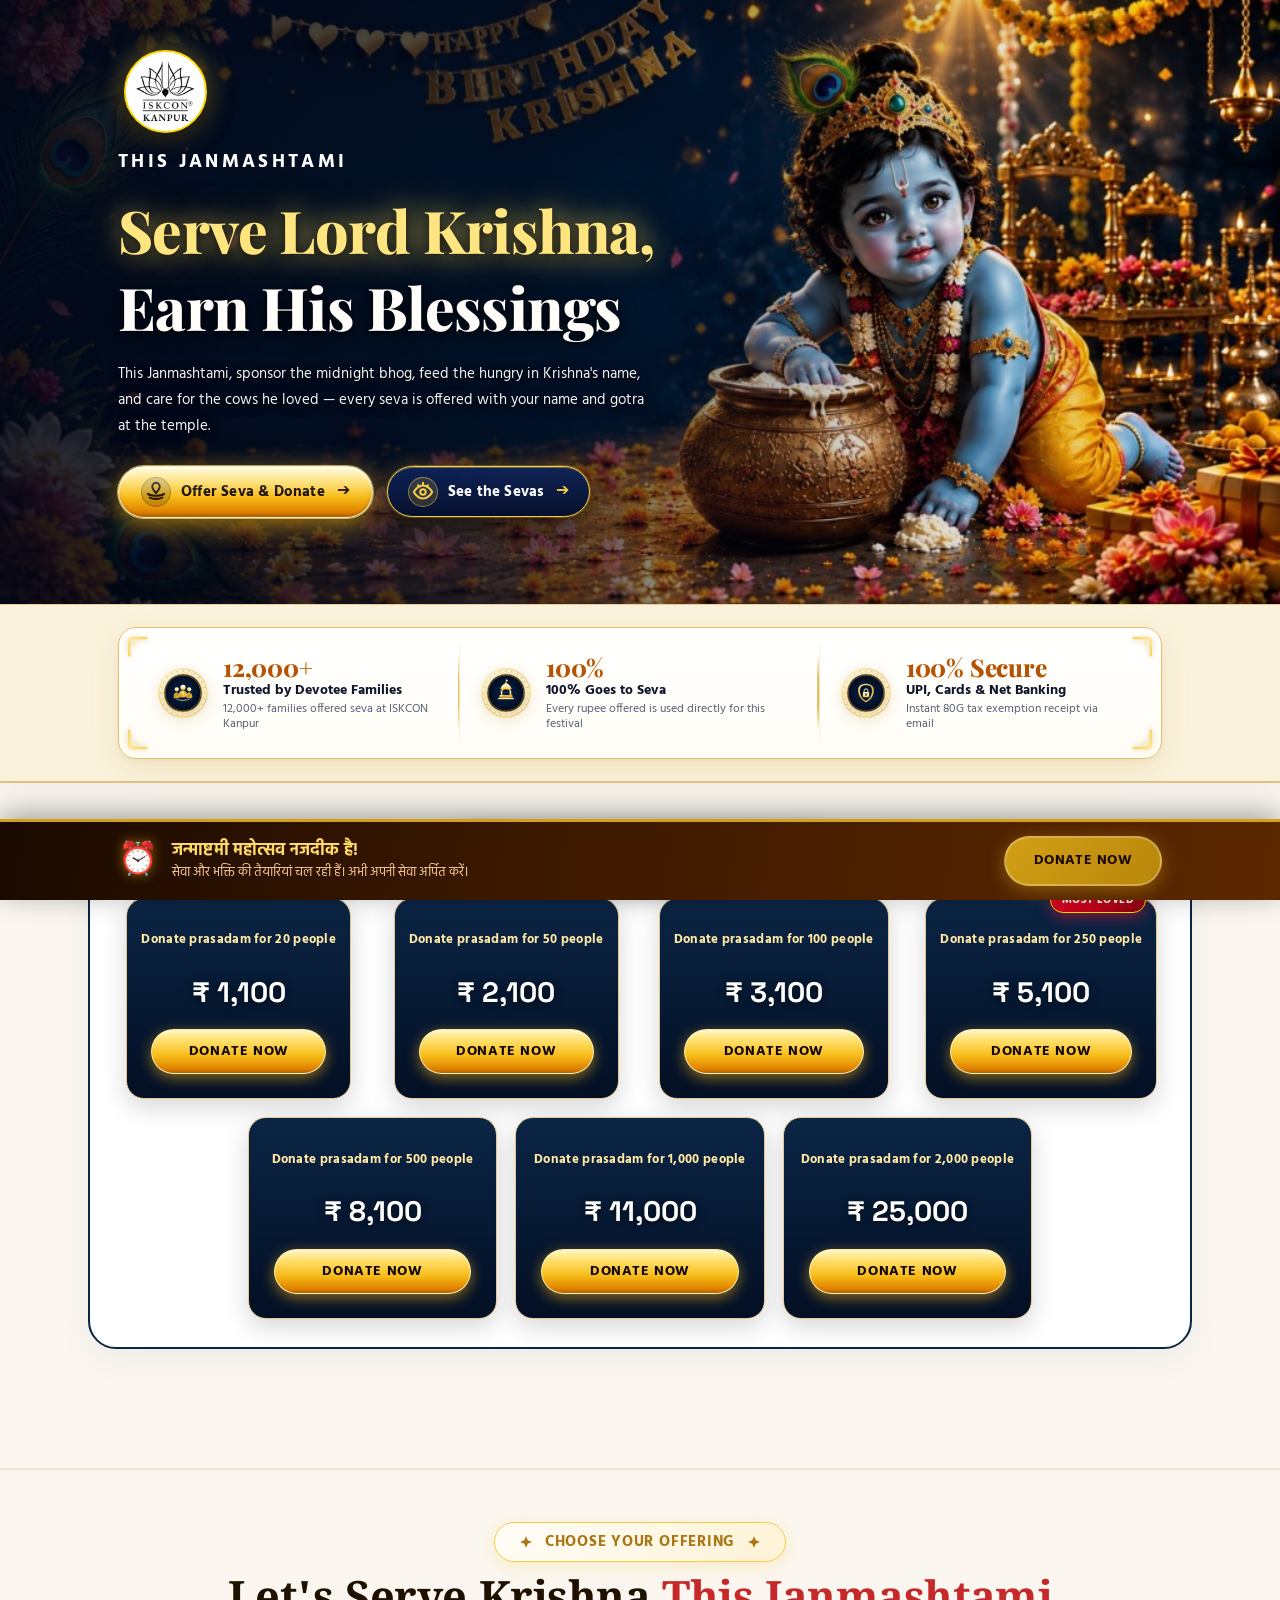
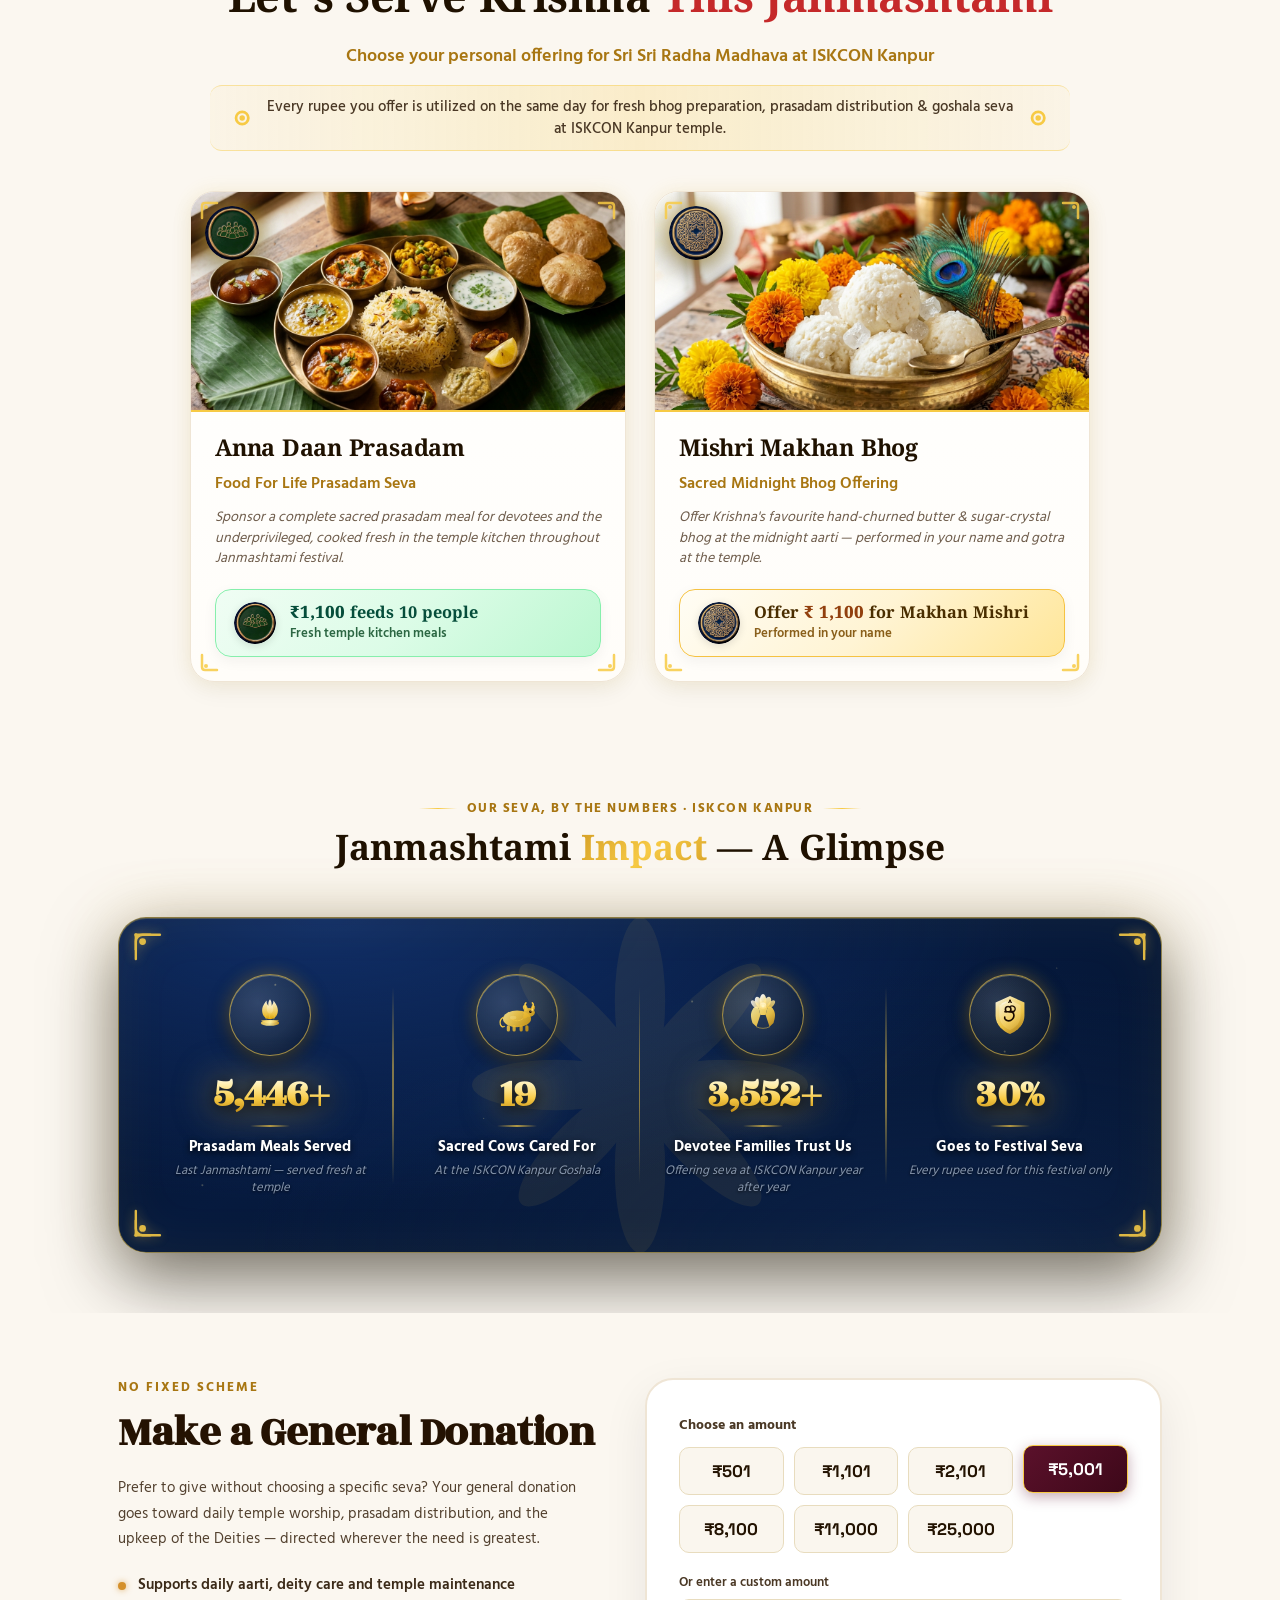
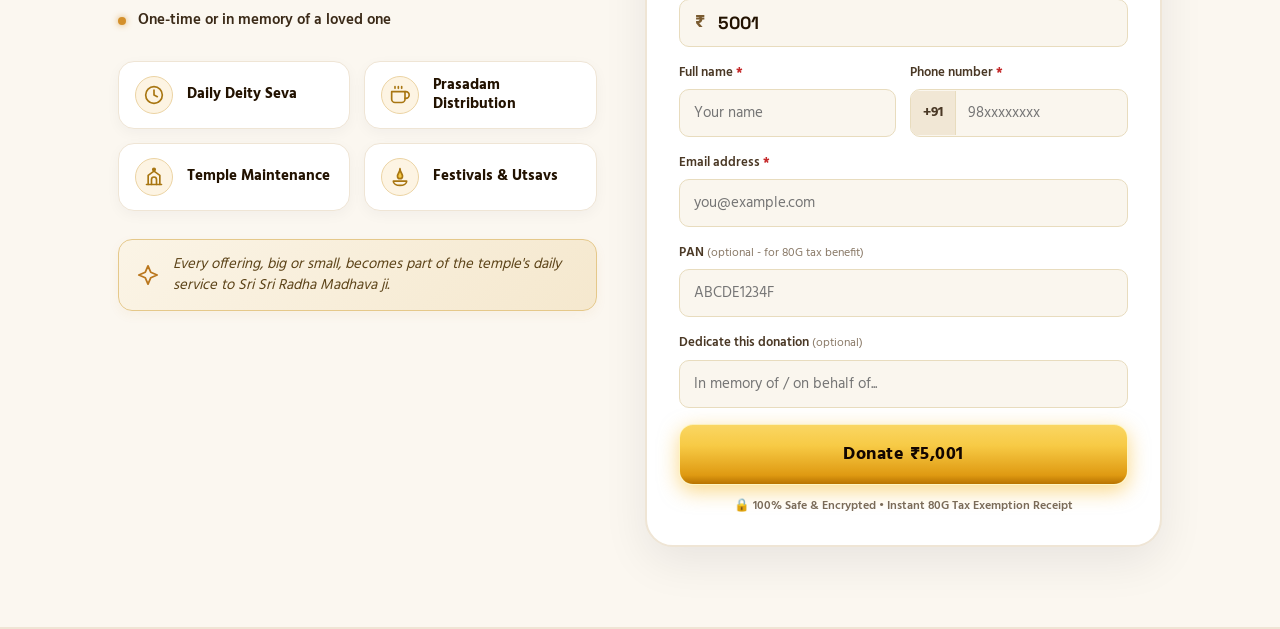
==== commit 1d1c47d2: "Update" ====
--- a/index.html
+++ b/index.html
@@ -2503,15 +2503,12 @@
     overflow: visible !important;
   }
   .hero-brand-top-logo { 
-    position: sticky;
-    top: 10px;
-    z-index: 1000;
     margin: 0 auto 10px auto; 
     display: flex;
     justify-content: center;
   }
   .hero-iskcon-logo-img { 
-    height: 52px !important; 
+    height: 54px !important; 
     box-shadow: 0 4px 18px rgba(0, 0, 0, 0.85), 0 0 18px rgba(247, 202, 69, 0.6);
     border: 2px solid #FFD700;
   }
@@ -2608,15 +2605,12 @@
     overflow: visible !important;
   }
   .hero-brand-top-logo { 
-    position: sticky;
-    top: 8px;
-    z-index: 1000;
     margin: 0 auto 8px auto; 
     display: flex;
     justify-content: center;
   }
   .hero-iskcon-logo-img { 
-    height: 48px !important; 
+    height: 50px !important; 
     box-shadow: 0 4px 16px rgba(0, 0, 0, 0.85), 0 0 16px rgba(247, 202, 69, 0.6);
     border: 2px solid #FFD700;
   }
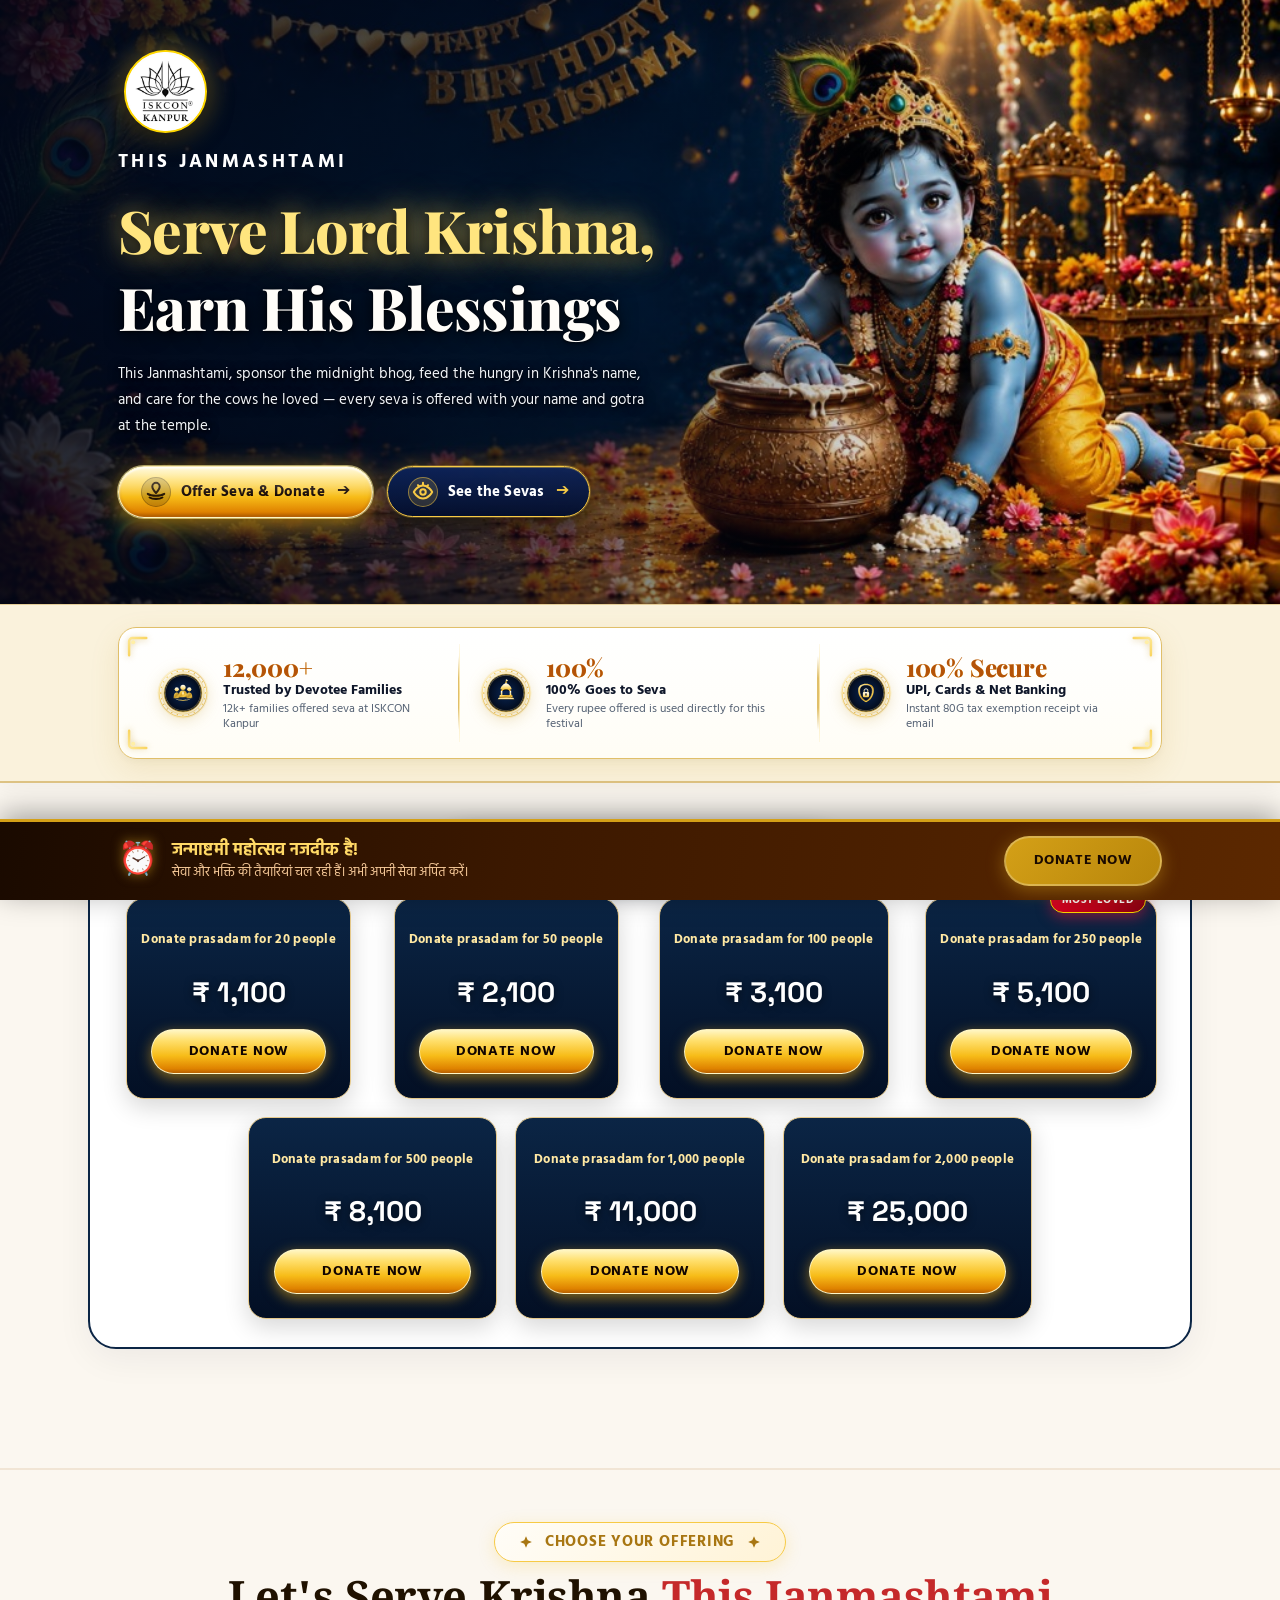
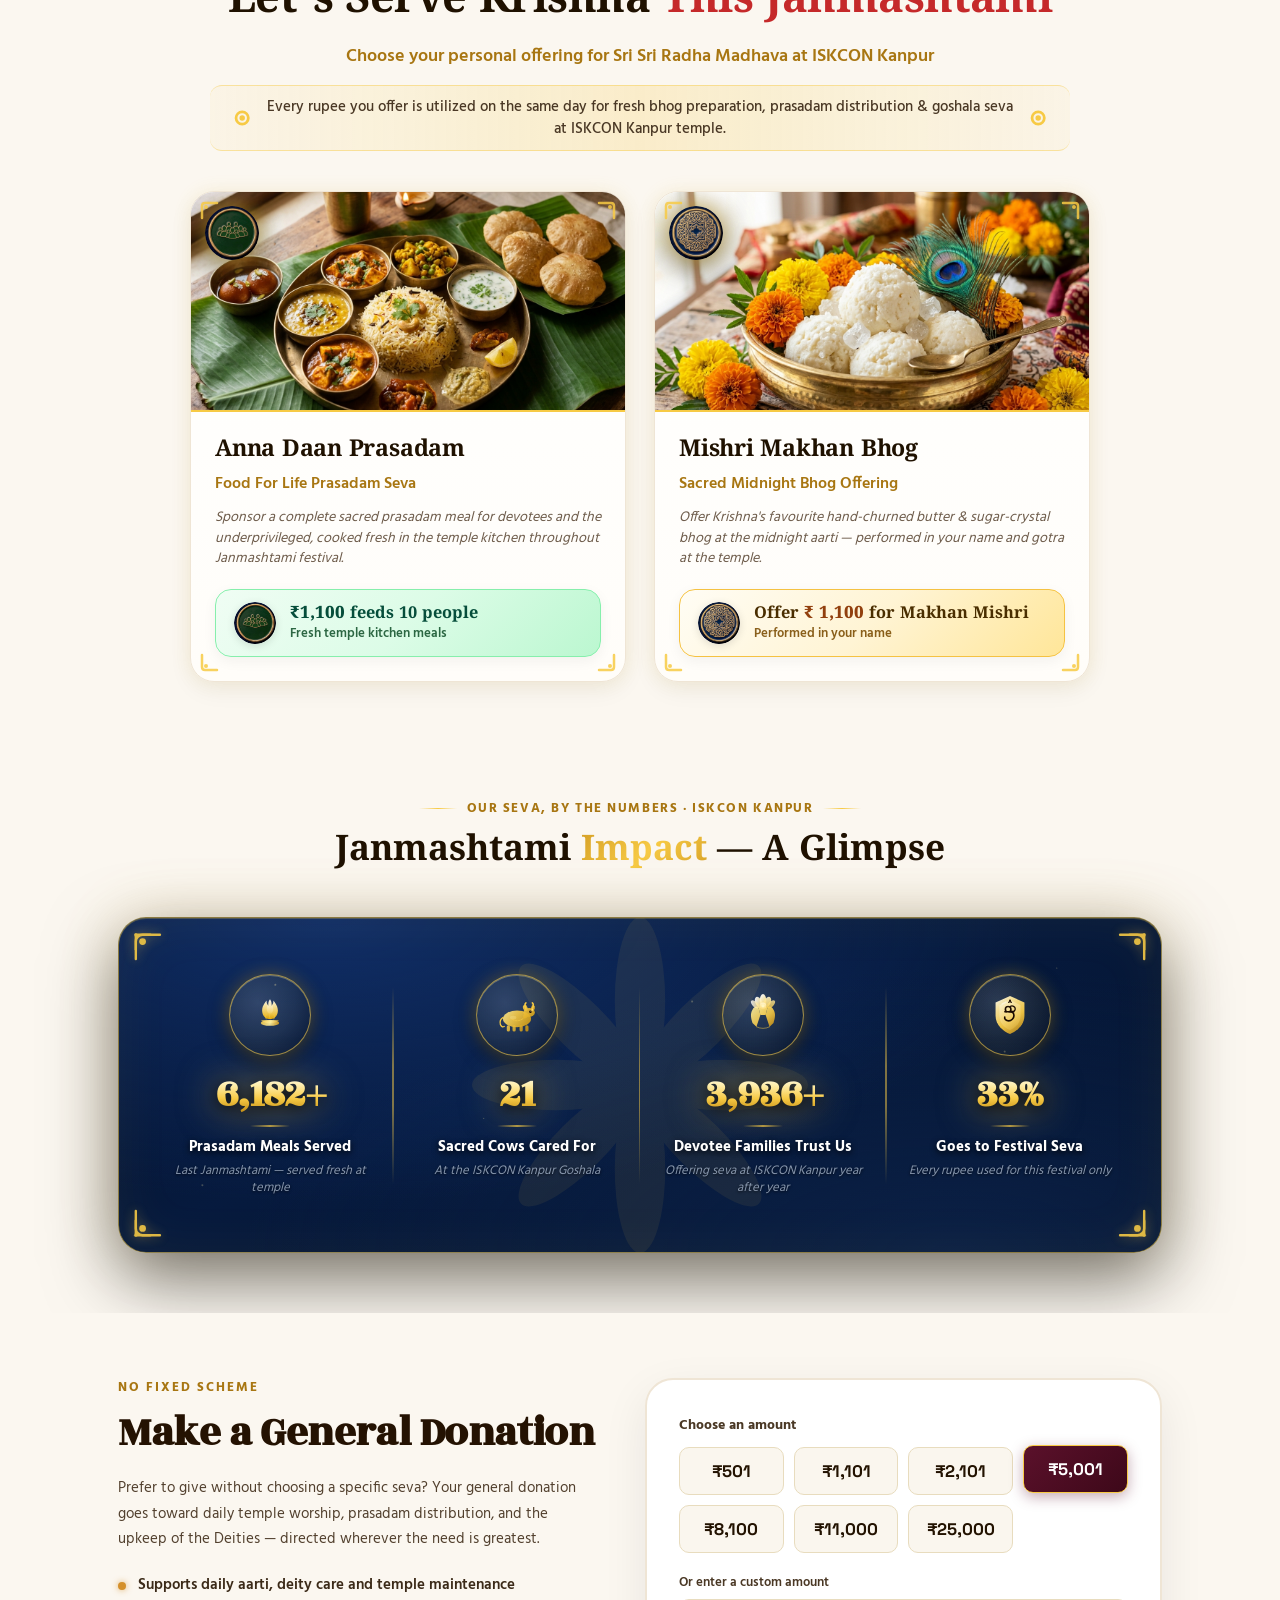
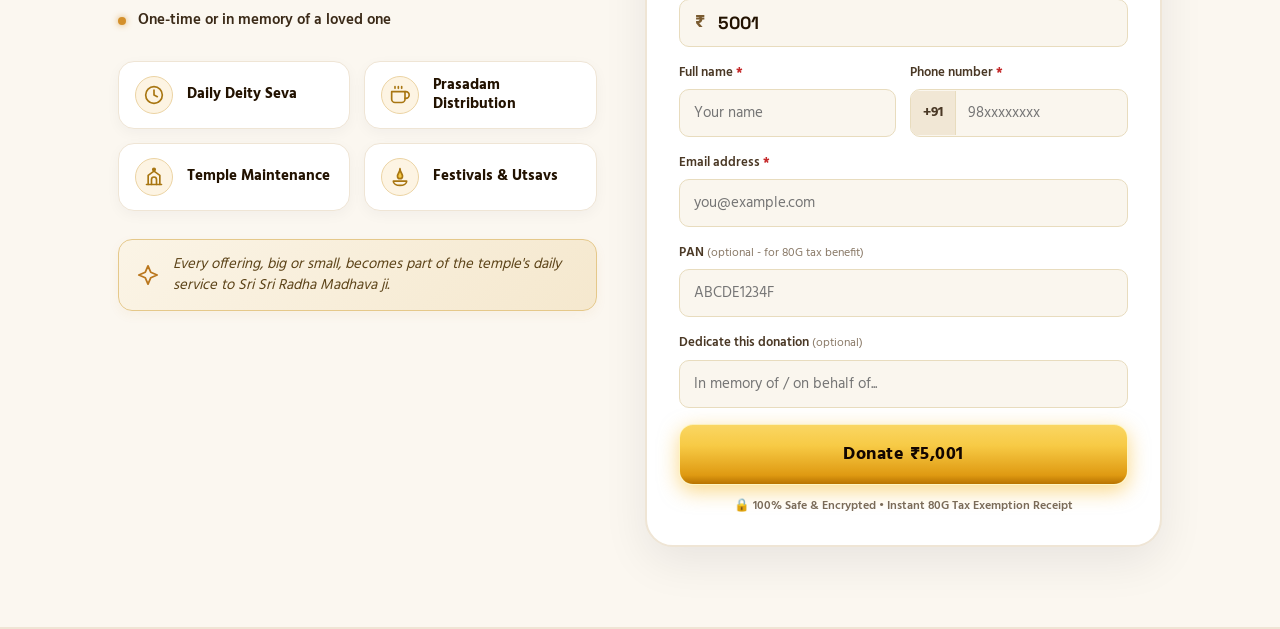
==== commit 5e29dd80: "Update" ====
--- a/index.html
+++ b/index.html
@@ -2821,7 +2821,7 @@
           <div class="trust-text-block">
             <div class="trust-col-num">12,000+</div>
             <div class="trust-col-title-bold" id="trustCol1Title">Trusted by Devotee Families</div>
-            <div class="trust-col-subtext" id="trustCol1Sub">12,000+ families offered seva at ISKCON Kanpur</div>
+            <div class="trust-col-subtext" id="trustCol1Sub">12k+ families offered seva at ISKCON Kanpur</div>
           </div>
         </div>
         
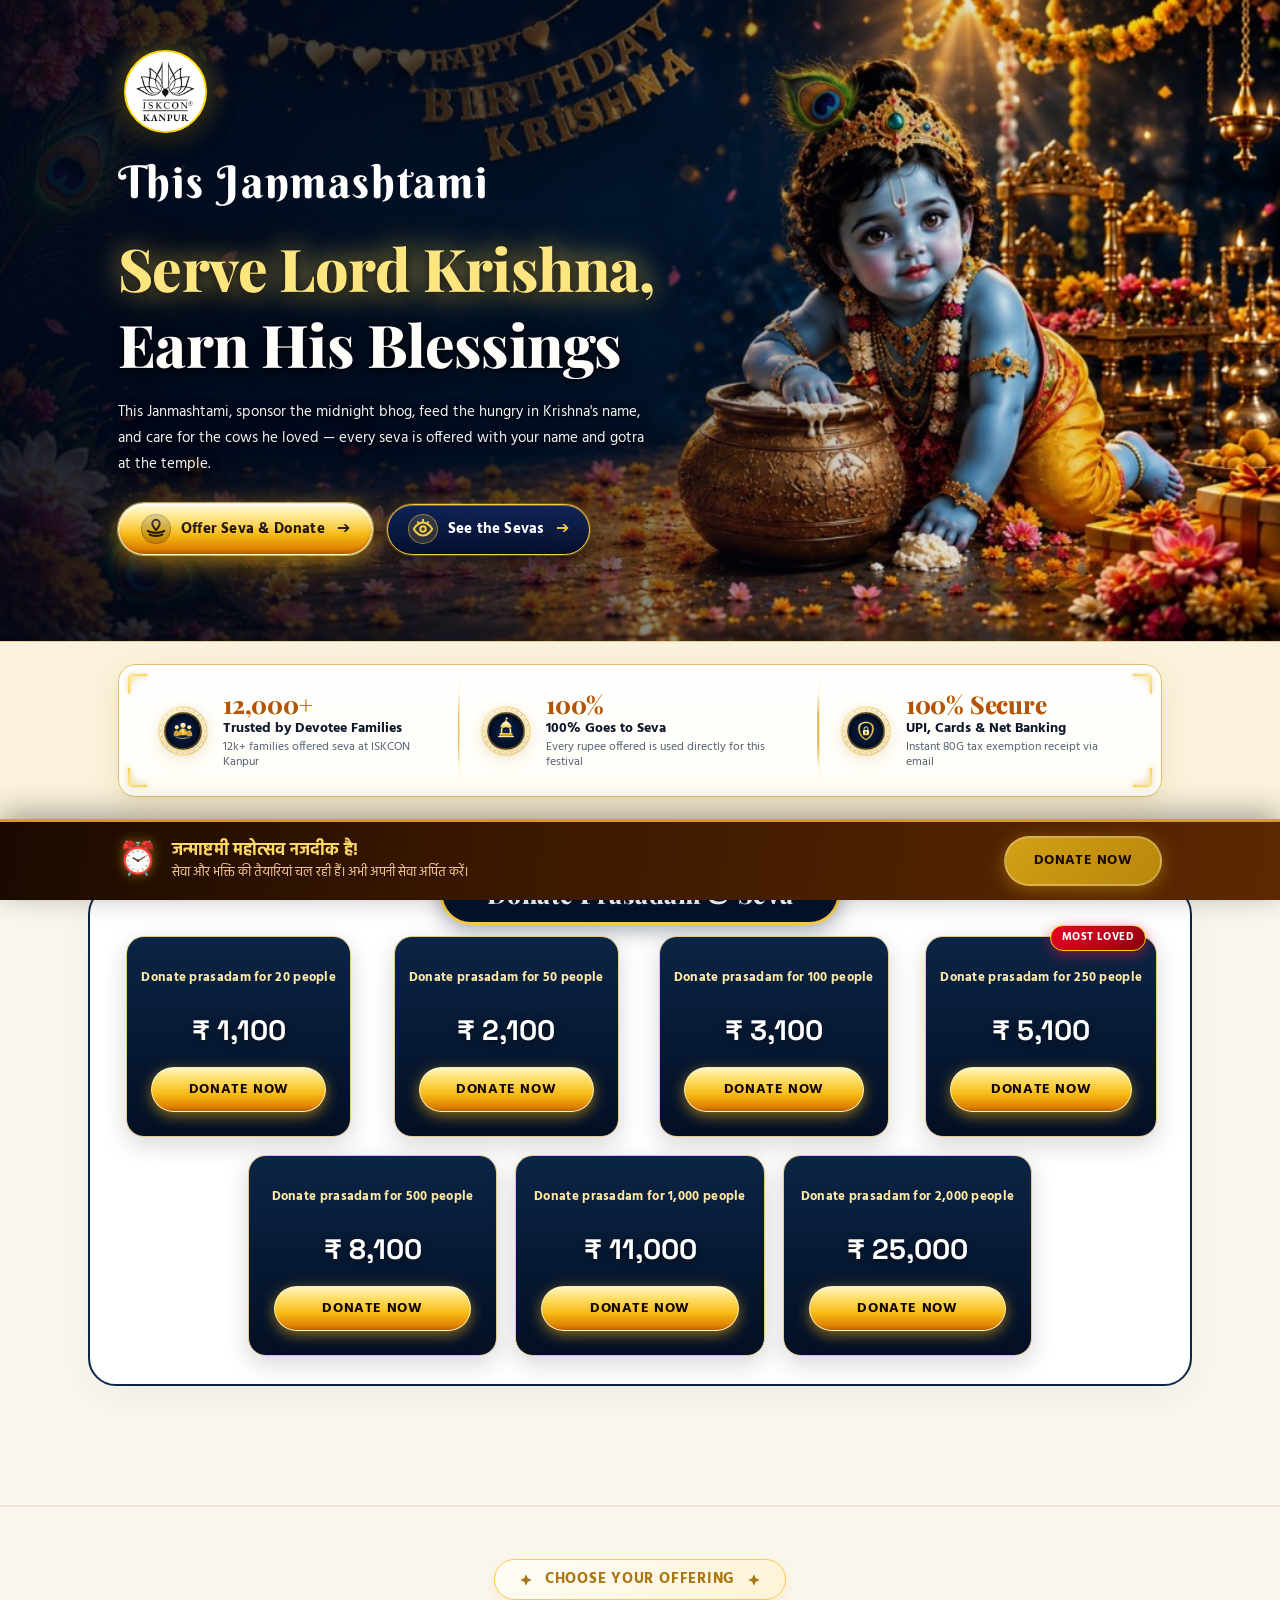
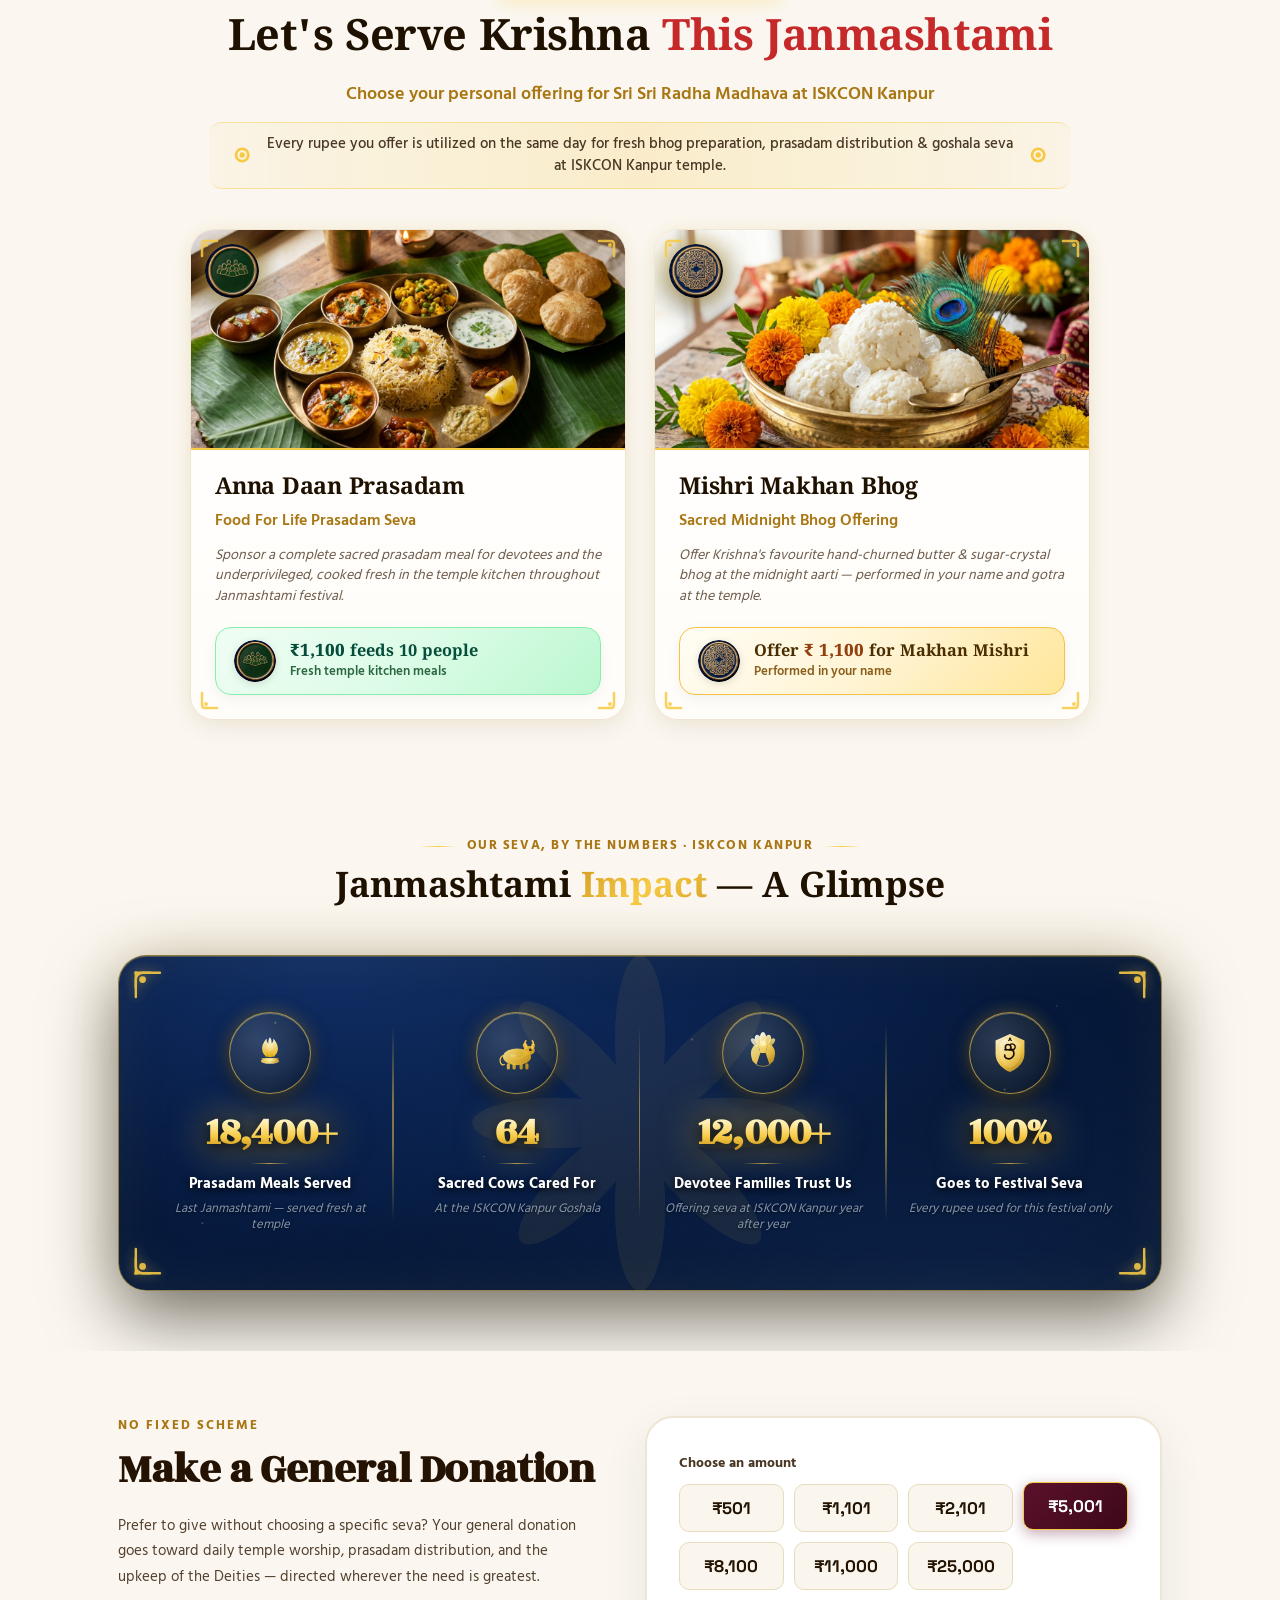
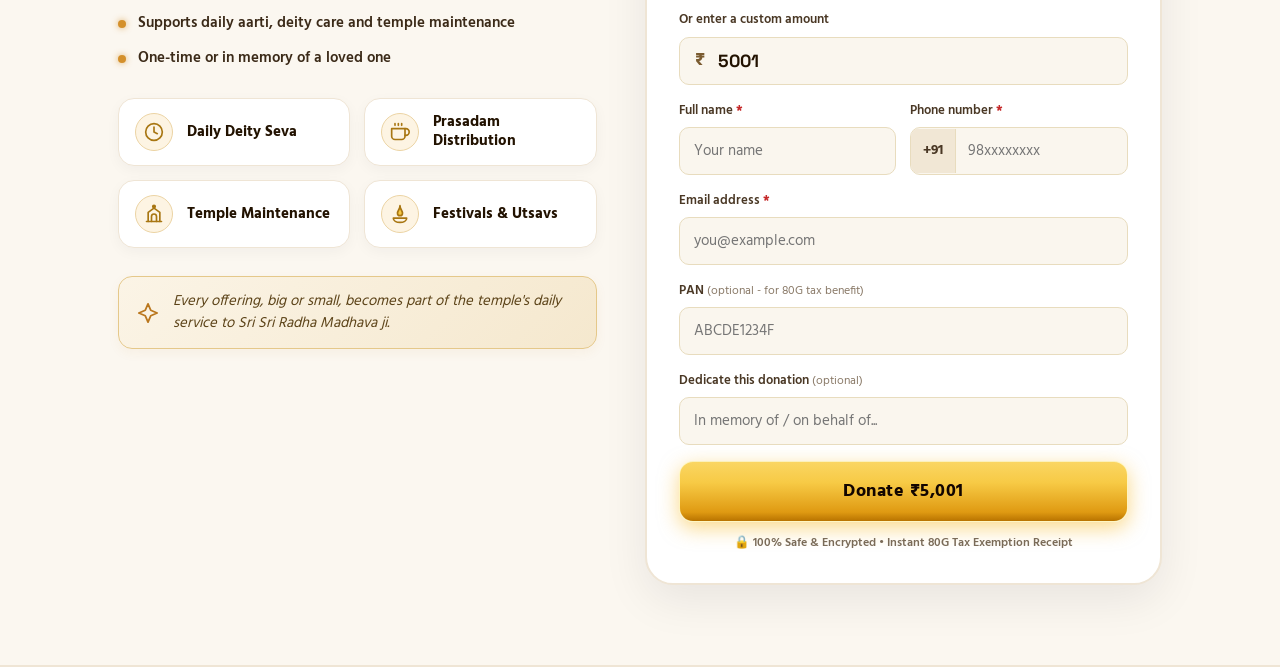
==== commit ee38e828: "Update" ====
--- a/index.html
+++ b/index.html
@@ -10,7 +10,7 @@
 <link rel="icon" href="assets/image-01a94a.png?v=20260818" type="image/png">
 <link rel="preconnect" href="https://fonts.googleapis.com/">
 <link rel="preconnect" href="https://fonts.gstatic.com/" crossorigin>
-<link href="https://fonts.googleapis.com/css2?family=Rozha+One&family=Hind:wght@400;500;600;700;800&family=Karla:wght@400;500;600;700&family=Noto+Serif+Devanagari:wght@400;500;600;700;800;900&family=Space+Grotesk:wght@500;600;700&family=Playfair+Display:ital,wght@0,700;0,900;1,700&family=Yatra+One&display=swap" rel="stylesheet">
+<link href="https://fonts.googleapis.com/css2?family=Berkshire+Swash&family=Merienda:wght@600;700;800;900&family=Rozha+One&family=Hind:wght@400;500;600;700;800&family=Karla:wght@400;500;600;700&family=Noto+Serif+Devanagari:wght@400;500;600;700;800;900&family=Space+Grotesk:wght@500;600;700&family=Playfair+Display:ital,wght@0,700;0,900;1,700&family=Yatra+One&display=swap" rel="stylesheet">
 <link rel="stylesheet" href="css/stylea94a.css?v=20260819_04">
 
 <style>
@@ -117,11 +117,11 @@
 }
 
 .hero-eyebrow-text {
-  font-size: clamp(1.15rem, 1.45vw, 1.38rem);
-  font-weight: 900;
-  margin-bottom: 18px;
-  letter-spacing: 0.18em;
-  text-transform: uppercase;
+  font-size: 45px;
+  font-weight: 400;
+  margin-bottom: 16px;
+  letter-spacing: 0.04em;
+  text-transform: none;
   display: inline-block;
   background: transparent !important;
   border: none !important;
@@ -130,7 +130,7 @@
   backdrop-filter: none !important;
   -webkit-backdrop-filter: none !important;
   animation: janmashtamiShimmerGlow 2.5s ease-in-out infinite;
-  font-family: 'Hind', sans-serif;
+  font-family: 'Berkshire Swash', 'Rozha One', 'Merienda', cursive, serif;
   transition: all 0.3s ease;
 }
 
@@ -2481,7 +2481,7 @@
   .hero-content-left { max-width: 100%; text-align: center; align-items: center; padding-bottom: 6px; }
   .hero-brand-top-logo { margin: 0 auto 12px auto; }
   .hero-iskcon-logo-img { height: 68px !important; }
-  .hero-eyebrow-text { justify-content: center; font-size: 1.05rem; }
+  .hero-eyebrow-text { justify-content: center; font-size: 1.55rem; letter-spacing: 0.04em; }
   .hero-main-title { align-items: center; font-size: clamp(2.3rem, 5.5vw, 3rem); line-height: 1.2; }
   .hero-main-desc { margin-left: auto; margin-right: auto; text-align: center; max-width: 480px; font-size: 0.98rem; }
   .hero-buttons-row { justify-content: center; }
@@ -2512,7 +2512,7 @@
     box-shadow: 0 4px 18px rgba(0, 0, 0, 0.85), 0 0 18px rgba(247, 202, 69, 0.6);
     border: 2px solid #FFD700;
   }
-  .hero-eyebrow-text { font-size: 1.02rem; font-weight: 900; letter-spacing: 0.18em; margin-bottom: 12px; text-align: center; }
+  .hero-eyebrow-text { font-size: 1.28rem; font-weight: 400; letter-spacing: 0.04em; margin-bottom: 10px; text-align: center; }
   .hero-main-title { font-size: 2.15rem !important; line-height: 1.2; margin-bottom: 14px; }
   .hero-main-title .hero-title-line1 { margin-bottom: 4px; }
   .hero-main-desc { 
@@ -2614,7 +2614,7 @@
     box-shadow: 0 4px 16px rgba(0, 0, 0, 0.85), 0 0 16px rgba(247, 202, 69, 0.6);
     border: 2px solid #FFD700;
   }
-  .hero-eyebrow-text { font-size: 0.94rem; font-weight: 900; letter-spacing: 0.16em; margin-bottom: 10px; text-align: center; }
+  .hero-eyebrow-text { font-size: 1.15rem; font-weight: 400; letter-spacing: 0.04em; margin-bottom: 8px; text-align: center; }
   .hero-main-title { font-size: 1.95rem !important; line-height: 1.18; margin-bottom: 12px; }
   .hero-main-title .hero-title-line1 { margin-bottom: 3px; }
   .hero-main-desc { 
